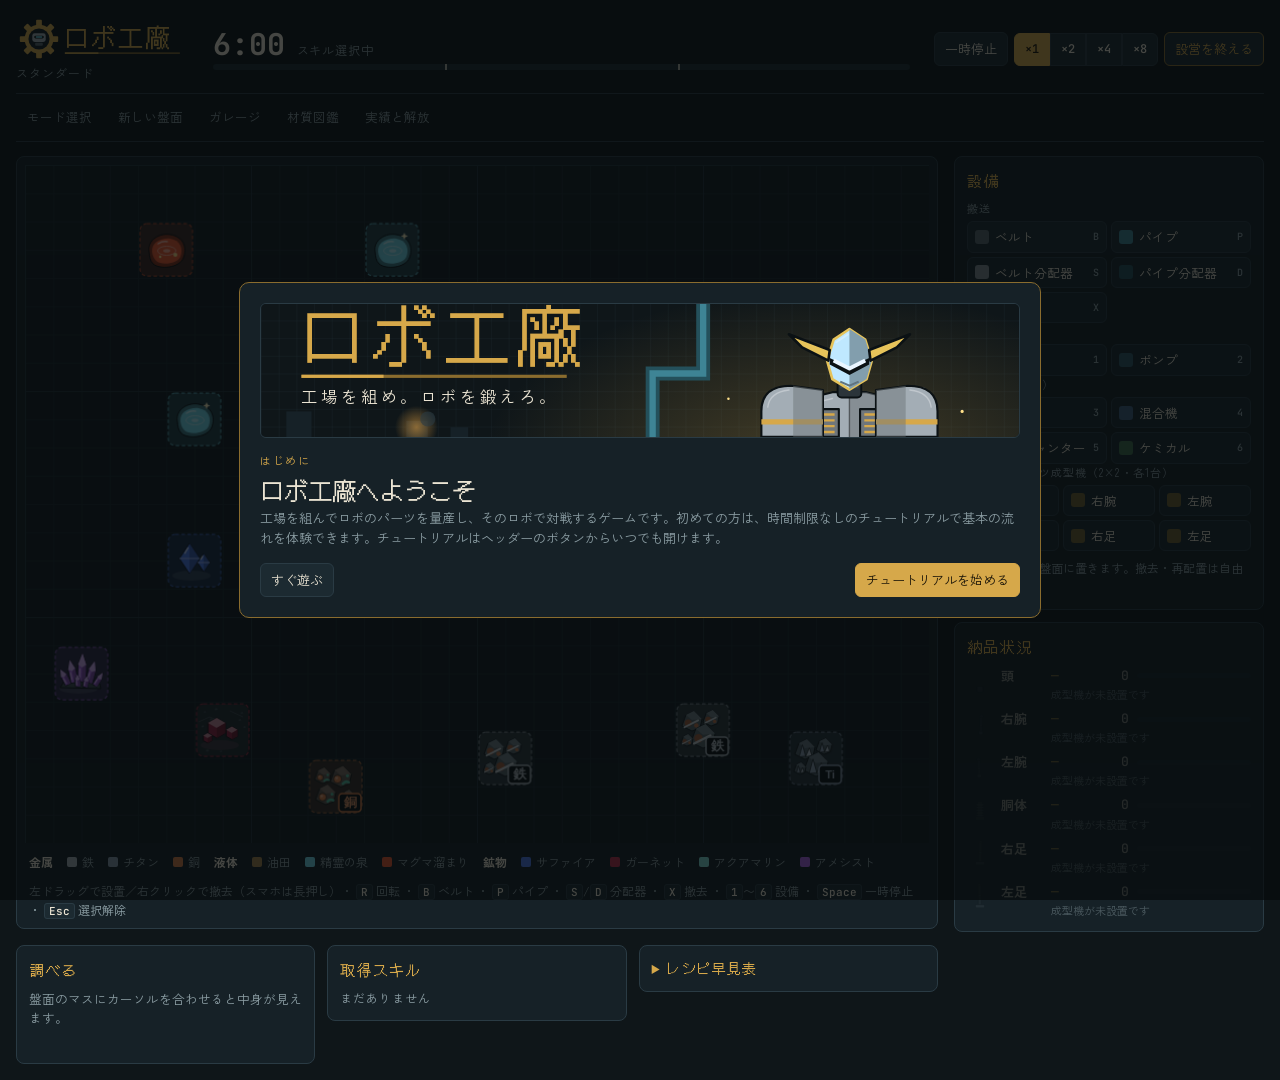
==== docs/index.html @ 013edab2 "ロボ工廠 初回コミット Co-Authored-By: Claude Opus 5.5 <noreply@anthropic.com> Claude-Session: https://claude.a" ====
<!DOCTYPE html>
<html lang="ja">
<head>
<meta charset="utf-8">
<meta name="viewport" content="width=device-width,initial-scale=1">
<style>:root{color-scheme:dark}body{margin:0;font:14px system-ui,-apple-system,"Segoe UI","Yu Gothic UI","Meiryo",sans-serif}img{max-width:100%}[hidden]{display:none!important}</style>
</head>
<body>
<title>ロボ工廠</title>
<meta name="claude:viewport-fit-sides" content="cover">
<link rel="stylesheet" href="fonts/fonts.css">
<style>
/* デスクトップアプリ版：オンライン対戦は claude.ai のブラウザ版のみ */
#onlineBtn,#onlineBtn2,[data-mode="onstd"],[data-mode="onrobo"]{display:none!important}
</style>
<script>window.ROBO_APP=true;</script>
<style>
/* layout: 24x24 factory board on the left, control rail on the right; stacks below 900px. Single dark "workshop at night" look. */
:root{
  --bg:#0f1619; --panel:#162127; --panel2:#1c2a31; --line:#2a3b44;
  --fg:#ebe4d3; --muted:#8c9ea4; --brass:#d6a84a; --brass-dim:#8a6c2e;
  --ok:#62c48d; --warn:#e2b444; --bad:#e8604c;
  --f-display:'DotGothic16','Hiragino Kaku Gothic ProN','Yu Gothic',monospace;
  --f-body:'Zen Kaku Gothic New','Hiragino Kaku Gothic ProN','Yu Gothic','Meiryo',system-ui,sans-serif;
  --f-mono:'JetBrains Mono',ui-monospace,'SFMono-Regular',Menlo,monospace;
  color-scheme:dark;
}
[hidden]{display:none!important}
html,body{background:var(--bg);color:var(--fg)}
body{font-family:var(--f-body);font-size:14px;line-height:1.55}
button{font:inherit;color:inherit}
button:focus-visible,summary:focus-visible{outline:2px solid var(--brass);outline-offset:2px}
.wrap{max-width:1440px;margin:0 auto;padding-block:16px;padding-left:max(16px,env(safe-area-inset-left,0px));padding-right:max(16px,env(safe-area-inset-right,0px));display:flex;flex-direction:column;gap:14px}

.top{display:grid;grid-template-columns:auto minmax(220px,1fr) auto;grid-template-areas:'brand clock ctrls' 'nav nav nav';align-items:center;gap:10px 24px;border-bottom:1px solid var(--line);padding-bottom:10px}
.brand{grid-area:brand}.clock{grid-area:clock}.ctrls{grid-area:ctrls;justify-content:flex-end}
.nav{grid-area:nav;display:flex;gap:4px;overflow-x:auto;scrollbar-width:none;border-top:1px solid var(--line);padding-top:8px}
.nav::-webkit-scrollbar{display:none}
.nbtn{background:none;border:1px solid transparent;border-radius:6px;padding:4px 10px;font-size:12.5px;color:var(--muted);cursor:pointer;white-space:nowrap}
.nbtn:hover{color:var(--fg);border-color:var(--line);background:var(--panel)}
.btn.primary{border-color:var(--brass-dim);color:var(--brass)}
@media (max-width:820px){.top{grid-template-columns:1fr;grid-template-areas:'brand' 'clock' 'ctrls' 'nav'}.ctrls{justify-content:flex-start}}
.brand{display:flex;flex-direction:column;gap:2px;min-width:0}
.brand h1{font-family:var(--f-display);font-weight:400;font-size:30px;line-height:1;margin:0;letter-spacing:.06em;color:var(--brass)}
.brand .sub{font-size:12px;color:var(--muted);letter-spacing:.08em}
.clock{display:flex;flex-direction:column;gap:4px;min-width:220px;flex:1 1 260px}
.clock-row{display:flex;align-items:baseline;gap:12px}
.clock-time{font-family:var(--f-mono);font-weight:700;font-size:30px;font-variant-numeric:tabular-nums;line-height:1}
.clock-label{font-size:12px;color:var(--muted);letter-spacing:.08em}
.clock-next{font-size:12px;color:var(--brass);margin-left:auto}
.clock-bar{position:relative;height:6px;background:var(--panel2);border-radius:3px;overflow:hidden}
.clock-bar i{position:absolute;inset:0 auto 0 0;background:var(--brass);border-radius:3px}
.clock-bar b{position:absolute;top:-2px;bottom:-2px;width:2px;background:var(--fg);opacity:.7}
.ctrls{display:flex;flex-wrap:wrap;gap:6px;align-items:center}
.btn{background:var(--panel2);border:1px solid var(--line);border-radius:6px;padding:6px 10px;cursor:pointer;font-size:13px;white-space:nowrap}
.btn:hover{border-color:var(--brass-dim)}
.btn.on{background:var(--brass);color:#1a1408;border-color:var(--brass)}
.btn.warn{border-color:var(--bad);color:var(--bad)}
.seg{display:flex}
.seg .btn{border-radius:0;font-family:var(--f-mono);font-size:12px}
.seg .btn:first-child{border-radius:6px 0 0 6px}.seg .btn:last-child{border-radius:0 6px 6px 0}

.app{display:grid;grid-template-columns:minmax(0,1fr) 310px;grid-template-areas:'board rail' 'sub rail';gap:16px;align-items:start}
.board-wrap{grid-area:board}.rail{grid-area:rail}.subgrid{grid-area:sub;display:grid;grid-template-columns:repeat(auto-fit,minmax(240px,1fr));gap:12px;align-items:start}
.board-scroll{overflow-x:auto;-webkit-overflow-scrolling:touch}
@media (max-width:1000px){.app{grid-template-areas:'board' 'rail' 'sub'}}
@media (max-width:700px){.board-scroll canvas{min-width:680px}}
@media (max-width:1000px){.app{grid-template-columns:minmax(0,1fr)}}
.board-wrap{background:var(--panel);border:1px solid var(--line);border-radius:8px;padding:8px;display:flex;flex-direction:column;gap:8px;min-width:0}
canvas{width:100%;height:auto;aspect-ratio:32/24;display:block;margin:0 auto;touch-action:pan-x pan-y;cursor:crosshair;max-width:100%}
.legend{display:flex;flex-wrap:wrap;gap:6px 14px;font-size:12px;color:var(--muted);padding:2px 4px}
.legend span{display:inline-flex;align-items:center;gap:5px}
.legend i{width:10px;height:10px;border-radius:2px;display:inline-block}
.keys{font-size:12px;color:var(--muted);padding:0 4px}
.keys kbd{font-family:var(--f-mono);font-size:11px;background:var(--panel2);border:1px solid var(--line);border-radius:3px;padding:0 4px;color:var(--fg)}

.rail{display:flex;flex-direction:column;gap:12px;min-width:0}
.card-s{background:var(--panel);border:1px solid var(--line);border-radius:8px;padding:12px;display:flex;flex-direction:column;gap:8px;min-width:0}
.card-s h2{font-family:var(--f-display);font-weight:400;font-size:15px;margin:0;letter-spacing:.08em;color:var(--brass)}
.tgroup{display:flex;flex-direction:column;gap:4px}
.tgroup .glabel{font-size:11px;color:var(--muted);letter-spacing:.1em}
.tools{display:grid;grid-template-columns:repeat(2,minmax(0,1fr));gap:4px}
.tools.three{grid-template-columns:repeat(3,minmax(0,1fr))}
.tool{display:flex;align-items:center;gap:6px;background:var(--panel2);border:1px solid var(--line);border-radius:6px;padding:5px 7px;cursor:pointer;text-align:left;font-size:12.5px;min-width:0}
.tool:hover{border-color:var(--brass-dim)}
.tool.sel{border-color:var(--brass);box-shadow:inset 0 0 0 1px var(--brass)}
.tool:disabled{opacity:.4;cursor:not-allowed}
.tool .sw{width:14px;height:14px;border-radius:3px;flex:none}
.tool .nm{flex:1;min-width:0;overflow:hidden;text-overflow:ellipsis;white-space:nowrap}
.tool kbd{font-family:var(--f-mono);font-size:10px;color:var(--muted)}
.hint{font-size:12px;color:var(--muted);margin:0;min-height:2.6em}

.prow{display:grid;grid-template-columns:26px 3.2em 2.8em 2.6em minmax(0,1fr);gap:2px 8px;align-items:center;font-size:13px}
.prow.off{opacity:.45}
.pname{font-weight:700}
.picon{grid-row:span 2;align-self:start}
.pstar{font-family:var(--f-mono);color:var(--brass);font-variant-numeric:tabular-nums}
.pcount{font-family:var(--f-mono);text-align:right;font-variant-numeric:tabular-nums}
.pbar{height:5px;background:var(--panel2);border-radius:3px;overflow:hidden}
.pbar i{display:block;height:100%;background:var(--brass)}
.pnext{grid-column:3/-1;font-size:11px;color:var(--muted);margin-top:-2px}
.parts{display:flex;flex-direction:column;gap:6px}

.inspect{font-size:12.5px;min-height:5em}
.inspect .t{font-weight:700;font-size:13.5px}
.inspect .st{display:inline-block;font-size:11px;padding:0 6px;border-radius:9px;margin-left:6px;vertical-align:1px}
.st.work{background:color-mix(in srgb,var(--ok) 25%,transparent);color:var(--ok)}
.st.wait{background:color-mix(in srgb,var(--warn) 22%,transparent);color:var(--warn)}
.st.full{background:color-mix(in srgb,var(--bad) 22%,transparent);color:var(--bad)}
.inspect ul{margin:4px 0 0;padding-left:1.1em}
.inspect .muted{color:var(--muted)}
.skills{margin:0;padding:0;list-style:none;display:flex;flex-direction:column;gap:5px;font-size:12.5px}
.skills li{display:flex;gap:6px;align-items:baseline}
.chip{align-self:flex-start;font-size:10.5px;padding:0 6px;border-radius:9px;border:1px solid var(--c);color:var(--c);white-space:nowrap;letter-spacing:.04em}
details.card-s summary{cursor:pointer;font-family:var(--f-display);color:var(--brass);letter-spacing:.08em}
.recipes{font-size:12px;display:flex;flex-direction:column;gap:6px;margin-top:6px}
.recipes div b{color:var(--fg)}
.recipes div{color:var(--muted)}

.overlay{position:fixed;inset:0;background:rgba(6,10,12,.72);display:flex;align-items:center;justify-content:center;padding:16px;z-index:20;padding-left:max(16px,env(safe-area-inset-left,0px));padding-right:max(16px,env(safe-area-inset-right,0px))}
.modal{background:var(--panel);border:1px solid var(--brass-dim);border-radius:10px;max-width:760px;width:100%;max-height:calc(100% - 16px);overflow:auto;padding:20px;display:flex;flex-direction:column;gap:14px}
.modal .eyebrow{font-size:11px;letter-spacing:.14em;color:var(--brass)}
.modal h2{font-family:var(--f-display);font-weight:400;font-size:24px;margin:2px 0 0;text-wrap:balance}
.modal p{margin:0;color:var(--muted);font-size:13px}
.cards{display:grid;grid-template-columns:repeat(3,minmax(0,1fr));gap:10px}
@media (max-width:640px){.cards{grid-template-columns:minmax(0,1fr)}}
.scard{background:var(--panel2);border:1px solid var(--line);border-radius:8px;padding:14px;cursor:pointer;text-align:left;display:flex;flex-direction:column;gap:8px;transition:border-color .12s,transform .12s}
.scard:hover{border-color:var(--brass);transform:translateY(-2px)}
.scard strong{font-family:var(--f-display);font-weight:400;font-size:19px}
.scard span.d{font-size:13px;color:var(--muted)}
.mfoot{display:flex;gap:8px;flex-wrap:wrap;align-items:center;justify-content:space-between}
.rtable-wrap{overflow-x:auto}
.rtable{border-collapse:collapse;width:100%;font-size:13px;min-width:520px}
.rtable th{font-size:11px;color:var(--muted);font-weight:400;text-align:left;padding:6px 8px;border-bottom:1px solid var(--line);letter-spacing:.06em}
.rtable td{padding:7px 8px;border-bottom:1px solid var(--line)}
.rtable td.n{font-family:var(--f-mono);text-align:right;font-variant-numeric:tabular-nums}
.rtable td.s{font-family:var(--f-mono);color:var(--brass)}
.total{display:flex;gap:24px;flex-wrap:wrap}
.total div{display:flex;flex-direction:column}
.total small{font-size:11px;color:var(--muted);letter-spacing:.08em}
.total b{font-family:var(--f-mono);font-size:24px}
.toast{position:fixed;left:50%;bottom:calc(20px + env(safe-area-inset-bottom,0px));transform:translateX(-50%);background:var(--panel2);border:1px solid var(--brass-dim);border-radius:6px;padding:8px 14px;font-size:13px;z-index:30;max-width:calc(100% - 32px)}

/* ---- battle ---- */
body.inbattle .app,body.inbattle .clock,body.inbattle .ctrls,body.inbattle .nav{display:none}
body.inbattle .top{grid-template-areas:'brand'}
.battle{display:flex;flex-direction:column;gap:12px}
.bhead{display:flex;align-items:center;justify-content:space-between;gap:12px;flex-wrap:wrap}
.bhead .eyebrow{font-family:var(--f-display);font-size:18px;color:var(--brass);letter-spacing:.06em}
.arena{display:grid;grid-template-columns:minmax(0,1fr) auto minmax(0,1fr);gap:12px;align-items:stretch}
.vs{align-self:center;font-family:var(--f-display);font-size:28px;color:var(--brass-dim)}
@media (max-width:820px){.arena{grid-template-columns:minmax(0,1fr)}.vs{display:none}}
.unit{background:var(--panel);border:1px solid var(--line);border-radius:8px;padding:12px;display:flex;flex-direction:column;gap:8px;min-width:0}
.unit.hit{animation:shake .35s}
@keyframes shake{20%{transform:translateX(-5px)}40%{transform:translateX(5px)}60%{transform:translateX(-3px)}80%{transform:translateX(2px)}}
.uhead{display:flex;flex-direction:column}
.uhead .eyebrow{font-size:11px;letter-spacing:.14em;color:var(--muted)}
.uhead strong{font-family:var(--f-display);font-weight:400;font-size:22px}
.hpbar{height:12px;background:var(--panel2);border-radius:6px;overflow:hidden;border:1px solid var(--line)}
.hpbar i{display:block;height:100%;background:var(--ok);transition:width .4s ease}
.hpbar.low i{background:var(--bad)}
.hpnum{font-family:var(--f-mono);font-variant-numeric:tabular-nums;font-size:13px;color:var(--muted);display:flex;gap:6px;align-items:baseline}
.hpnum b{font-size:20px;color:var(--fg)}
.ustats{display:flex;flex-wrap:wrap;gap:4px 14px;font-size:12.5px;color:var(--muted)}
.ustats b{color:var(--fg);font-family:var(--f-mono);font-variant-numeric:tabular-nums}
.ptab-wrap{overflow-x:auto}
.ptab{border-collapse:collapse;width:100%;font-size:12.5px}
.ptab th{font-size:10.5px;font-weight:400;color:var(--muted);text-align:left;padding:3px 6px;border-bottom:1px solid var(--line)}
.ptab td{padding:4px 6px;border-bottom:1px solid var(--line)}
.ptab td.n{font-family:var(--f-mono);text-align:right;font-variant-numeric:tabular-nums}
.ptab tr.off td{color:var(--muted)}
.bufs{display:flex;flex-wrap:wrap;gap:4px}
.achip{display:inline-block;font-size:11px;line-height:1.5;padding:0 5px;margin:0 2px;border-radius:3px;background:color-mix(in srgb,var(--c) 22%,transparent);color:var(--c);font-weight:700;vertical-align:1px}
.bfield{display:grid;grid-template-columns:minmax(0,1fr) 380px;gap:14px;align-items:start}
.bleft{display:flex;flex-direction:column;gap:10px;min-width:0}
.bright{display:flex;flex-direction:column;gap:10px;min-width:0;position:sticky;top:calc(env(safe-area-inset-top,0px) + 8px)}
.bright .cmd{border-color:var(--brass-dim)}
.logcard .blog{max-height:300px}
.achip{white-space:nowrap}.pbtn .pm{flex-wrap:nowrap}.cmd .achip{padding:0 3px;margin:0 1px}
.cmd .tgroup{gap:5px}.cmd .pbtn{padding:5px 7px}.cmd .pbtn .pn{font-size:12px}
@media (max-width:1000px){.bfield{grid-template-columns:minmax(0,1fr)}.bright{position:static}}
.pbtns{display:grid;grid-template-columns:repeat(3,minmax(0,1fr));gap:5px}
.pbtn{display:flex;flex-direction:column;gap:2px;align-items:flex-start;background:var(--panel2);border:1px solid var(--line);border-radius:6px;padding:6px 8px;cursor:pointer;text-align:left;min-width:0}
.pbtn:hover:not(:disabled){border-color:var(--brass-dim)}
.pbtn.sel{border-color:var(--brass);box-shadow:inset 0 0 0 1px var(--brass)}
.pbtn:disabled{opacity:.38;cursor:not-allowed}
.pbtn .pn{font-size:12.5px;font-weight:700;white-space:nowrap;overflow:hidden;text-overflow:ellipsis;max-width:100%}
.pbtn .pm{font-size:11px;display:flex;align-items:center;gap:3px}
.pbtn .pm b{font-family:var(--f-mono)}
.pbtn small{color:var(--bad);font-size:10px}
#goBtn{padding:9px;font-size:14px}
#goBtn:disabled{opacity:.45;cursor:not-allowed}
.blog{margin:0;padding:0;list-style:none;display:flex;flex-direction:column;gap:6px;max-height:420px;overflow-y:auto;font-size:13px}
.blog li{padding:5px 8px;background:var(--panel2);border-radius:5px;min-width:0}
.blog .lt{font-family:var(--f-display);color:var(--brass);margin-right:6px}
.blog .sys{color:var(--muted)}
.blog em{font-style:normal}
.good{color:var(--ok)}.bad{color:var(--warn)}.crit{color:#ffd56a;font-weight:700}
.dmg{font-family:var(--f-mono);font-weight:700;color:var(--bad);white-space:nowrap}
.afftab{border-collapse:collapse;font-size:12px}
.afftab th,.afftab td{padding:4px 7px;border:1px solid var(--line);text-align:center}
.afftab td.n{font-family:var(--f-mono)}
.formula{font-size:12.5px;color:var(--muted);display:flex;flex-direction:column;gap:4px;margin-top:8px}
.formula b{color:var(--fg)}
.chip.syn{--c:#7fd8b0}
img.ski{width:22px;height:22px;vertical-align:-5px;margin-right:4px}
.skills img.ski{width:18px;height:18px;vertical-align:-4px}
.chip img.ski{width:14px;height:14px;vertical-align:-3px;margin-right:2px}
.mhead{display:flex;align-items:center;gap:8px}
img.modei{width:34px;height:34px;flex:none}
.pkrow{display:flex;align-items:center;gap:8px}
.pkicon{position:relative;width:34px;height:34px;flex:none}
.pkicon img{position:absolute;inset:0;width:100%;height:100%}
.pkicon img.pki{filter:none}
.mcard:disabled .pkicon img.pki{filter:grayscale(1) brightness(.55)}
.pkicon img.pklock{width:60%;height:60%;inset:auto -4px -4px auto}
img.mi{width:16px;height:16px;vertical-align:-3px;margin-right:2px}
img.ai{width:13px;height:13px;vertical-align:-2px;margin-right:2px}
img.ci{width:14px;height:14px;vertical-align:-3px;margin-right:3px}
img.si{width:16px;height:16px;vertical-align:-4px;margin-right:3px}
img.pi{width:30px;height:30px;display:block}
.ptab td.pn{display:flex;align-items:center;gap:4px;white-space:nowrap}
.ptab td.pn img.pi{width:22px;height:22px}
.hid img{filter:brightness(0) opacity(.55)}
.pmat{color:var(--muted);font-size:11px}
.utop{display:grid;grid-template-columns:150px minmax(0,1fr);gap:12px;align-items:center}
.uinfo{display:flex;flex-direction:column;gap:8px;min-width:0}
img.urobot{width:150px;height:212px;display:block}
.vsbar{display:grid;grid-template-columns:minmax(0,1fr) auto minmax(0,1fr);gap:12px;align-items:start}
.pdrow{display:flex;gap:3px}.vside.E .pdrow{justify-content:flex-end}
.pip{position:relative;width:30px;height:20px;border:1px solid var(--line);border-radius:3px;background:var(--panel2);overflow:hidden;display:flex;align-items:center;justify-content:center}
.pip i{position:absolute;left:0;right:0;bottom:0;background:color-mix(in srgb,var(--ok) 45%,transparent)}
.pip.low i{background:color-mix(in srgb,var(--warn) 55%,transparent)}
.pip.gone{border-color:var(--bad);background:repeating-linear-gradient(135deg,color-mix(in srgb,var(--bad) 30%,transparent) 0 4px,transparent 4px 8px)}
.pip b{position:relative;font-size:10px;font-weight:700}
.pip.gone b{color:var(--bad);text-decoration:line-through}
.brk{color:var(--bad);font-weight:700}
.brkflash{animation:brkf .6s ease-out}
@keyframes brkf{0%,100%{background:transparent}25%{background:color-mix(in srgb,var(--bad) 30%,transparent)}}
.pbtn .dur{display:block;width:100%;height:3px;background:var(--panel);border-radius:2px;overflow:hidden;margin-top:2px}
.pbtn .dur i{display:block;height:100%;background:var(--ok)}.pbtn .dur i.low{background:var(--warn)}
.pbtn.broken{border-style:dashed;border-color:color-mix(in srgb,var(--bad) 60%,transparent)}
.pbtn.broken .pn{text-decoration:line-through;color:var(--muted)}.pbtn.broken small{color:var(--bad)}
@media (max-width:520px){.pip{width:24px;height:18px}.pip b{font-size:9px}}
.vside{display:flex;flex-direction:column;gap:5px;min-width:0}
.vside.E{align-items:stretch;text-align:right}
.vside.E .hpnum{justify-content:flex-end}.vside.E .bufs{justify-content:flex-end}
.vside.E .hpbar i{margin-left:auto}
.vname{display:flex;gap:8px;align-items:baseline;min-width:0}.vside.E .vname{justify-content:flex-end}
.vname .eyebrow{font-size:11px;color:var(--muted);letter-spacing:.12em}
.vname strong{font-family:var(--f-display);font-weight:400;font-size:18px;white-space:nowrap;overflow:hidden;text-overflow:ellipsis}
.vstat{margin-left:10px;font-size:11.5px}
.vsmark{font-family:var(--f-display);color:var(--brass-dim);font-size:20px;align-self:center}
.sech{font-family:var(--f-display);font-weight:400;font-size:15px;color:var(--brass);margin:6px 0 0;letter-spacing:.08em}
.utop.noart{grid-template-columns:minmax(0,1fr)}.utop.noart .rwrap{display:none}
.vside .hpnum{flex-wrap:wrap;white-space:nowrap}
@media (max-width:520px){.vstat{display:block;width:100%;margin:0;white-space:normal}.vname strong{font-size:14px}.vname .eyebrow{display:none}.vside .hpnum>span:first-child{display:none}.vside .hpnum b{font-size:16px}.vsbar{gap:6px}.vsmark{font-size:14px}.bhead .eyebrow{font-size:15px}}
.stage{max-width:820px;width:100%;margin:0 auto;border:1px solid var(--line);border-radius:10px;overflow:hidden;background:#0f1619}
.stage:empty{display:none}
.rwrap{position:relative;width:150px;height:212px;--dir:1}
.rwrap img.urobot{position:relative;z-index:1}
.rwrap .aura{position:absolute;inset:0;width:100%;height:100%;z-index:0;overflow:visible}
#uE .aura{transform:scaleX(-1)}
.aura ellipse{opacity:.5;transform-box:fill-box;transform-origin:center;animation:aura 2.6s ease-in-out infinite}
.aura ellipse.flare{animation:flare .7s ease-out,aura 2.6s ease-in-out .7s infinite}
@keyframes aura{0%,100%{opacity:.45;transform:scale(.94)}50%{opacity:.85;transform:scale(1.1)}}
@keyframes flare{0%{opacity:.5;transform:scale(1)}30%{opacity:1;transform:scale(1.45)}100%{opacity:.5;transform:scale(1)}}
.pglow{display:inline-flex;filter:drop-shadow(0 0 2px var(--c)) drop-shadow(0 0 5px var(--c))}
@media (prefers-reduced-motion:reduce){.aura ellipse,.aura ellipse.flare{animation:none;opacity:.55}}
#uE .rwrap{--dir:-1}
.rwrap.atk{animation:lunge .5s cubic-bezier(.3,.7,.4,1)}
.rwrap.blk{animation:recoil .45s ease-out}
@keyframes lunge{0%{transform:none}30%{transform:translateX(calc(var(--dir)*40px)) rotate(calc(var(--dir)*5deg)) scale(1.06)}55%{transform:translateX(calc(var(--dir)*30px)) rotate(calc(var(--dir)*3deg))}100%{transform:none}}
@keyframes recoil{0%{transform:none;filter:none}18%{transform:translateX(calc(var(--dir)*-14px)) rotate(calc(var(--dir)*-3deg));filter:brightness(1.9)}45%{filter:brightness(1.2)}100%{transform:none;filter:none}}
.fx{position:absolute;inset:0;pointer-events:none;z-index:2}
.fx .callout,.fx .guard{position:absolute;left:50%;transform:translateX(-50%);display:flex;align-items:center;gap:3px;white-space:nowrap;font-size:11.5px;font-weight:700;background:var(--panel2);border:1px solid var(--brass);border-radius:6px;padding:2px 7px;animation:tag 1.3s ease-out forwards}
.fx .callout{top:-4px}
.fx .guard{bottom:6px;border-color:#5fb0c9}
.fx .guard em{font-style:normal;font-size:11px}.fx .guard .weak{color:var(--bad)}.fx .guard .resist{color:#7fd8d2}
img.pi.xs{width:18px;height:18px;display:inline-block}
@keyframes tag{0%{opacity:0;transform:translate(-50%,6px)}12%{opacity:1;transform:translate(-50%,0)}80%{opacity:1}100%{opacity:0}}
.fx .spark{position:absolute;left:50%;top:42%;width:26px;height:26px;border-radius:50%;border:4px solid var(--c,#ffe08a);box-shadow:0 0 14px var(--c,#ffe08a);transform:translate(-50%,-50%);animation:burst .45s ease-out forwards}
@keyframes burst{0%{opacity:1;transform:translate(-50%,-50%) scale(.3)}100%{opacity:0;transform:translate(-50%,-50%) scale(3.4)}}
.fx .dmgpop{position:absolute;left:50%;top:30%;font-family:var(--f-mono);font-weight:700;font-size:24px;color:var(--bad);text-shadow:0 2px 0 #000,0 0 6px #000;animation:rise 1.1s ease-out forwards}
.fx .dmgpop.crit{color:#ffd56a;font-size:30px}
@keyframes rise{0%{opacity:0;transform:translate(-50%,10px) scale(.7)}15%{opacity:1;transform:translate(-50%,0) scale(1.15)}30%{transform:translate(-50%,-4px) scale(1)}100%{opacity:0;transform:translate(-50%,-34px)}}
@media (prefers-reduced-motion:reduce){.rwrap.atk,.rwrap.blk,.fx .spark{animation:none}.fx .dmgpop,.fx .callout,.fx .guard{animation:tag 1.3s linear forwards}}
@media (max-width:520px){.utop{grid-template-columns:110px minmax(0,1fr)}img.urobot,.rwrap{width:110px;height:156px}}
#uE img.urobot{transform:scaleX(-1)}
.brand h1 svg{height:46px;width:auto;display:block}
.keyart{height:auto;max-height:150px;border-radius:6px;overflow:hidden;border:1px solid var(--line);flex:none}
.keyart svg{width:100%;height:100%;display:block}
.ptab td.mat{font-size:11px;color:var(--muted);max-width:11em}
.codex{display:flex;flex-direction:column;gap:14px}
.codex h3{font-family:var(--f-display);font-weight:400;font-size:16px;margin:0 0 6px;color:var(--brass);letter-spacing:.06em}
.ctab{border-collapse:collapse;width:100%;font-size:12.5px;min-width:480px}
.ctab th{font-size:10.5px;font-weight:400;color:var(--muted);text-align:left;padding:4px 6px;border-bottom:1px solid var(--line)}
.ctab td{padding:5px 6px;border-bottom:1px solid var(--line);vertical-align:top}
.ctab td.nm{white-space:nowrap;font-weight:700}
.ctab .sw{display:inline-block;width:10px;height:10px;border-radius:2px;margin-right:6px;vertical-align:0}
.ctab tr.unk td{color:var(--muted)}
.saverow{display:flex;gap:8px;flex-wrap:wrap}
.saverow input,.seg-r select{flex:1 1 12em;min-width:0;background:var(--panel2);border:1px solid var(--line);border-radius:6px;padding:6px 8px;color:var(--fg);font:inherit}
.seg-r select{flex:0 1 auto}
.seg-r.fmt{border:1px solid var(--line);border-radius:8px;padding:8px 12px}
img.rthumb{width:54px;height:72px;display:block}
.ctab.gar td{vertical-align:middle}
.lrobo{display:flex;gap:12px;align-items:center}
body.locked #pauseBtn,body.locked #speedSeg,body.locked #newBtn,body.locked #modeBtn,body.locked #onlineBtn,body.locked #garageBtn,body.locked #metaBtn{display:none}
.mgrid{display:grid;grid-template-columns:repeat(auto-fill,minmax(170px,1fr));gap:8px}
.mgrid.skins{grid-template-columns:repeat(auto-fill,minmax(210px,1fr))}
.mcard{display:flex;flex-direction:column;gap:4px;text-align:left;background:var(--panel2);border:1px solid var(--line);border-radius:8px;padding:10px;cursor:pointer;min-width:0}
.mcard:hover:not(:disabled){border-color:var(--brass-dim)}
.mcard.sel{border-color:var(--brass);box-shadow:inset 0 0 0 1px var(--brass)}
.mcard:disabled{cursor:default;opacity:.7}
.mcard strong{font-family:var(--f-display);font-weight:400;font-size:15px}
.mcard .d{font-size:12px;color:var(--muted)}
.mcard .need{font-size:11px;color:var(--brass)}
.mcard:disabled .need{color:var(--muted)}
.skprev{display:grid;grid-template-columns:repeat(4,1fr);gap:3px;align-items:center}
.skprev img{width:100%;height:auto;display:block}
.skprev .sk-miner,.skprev .sk-pump{width:70%;justify-self:center}
.skprev .sk-molder{width:60%;justify-self:center}
.skprev.lock{filter:grayscale(1) brightness(.5)}
.mbar{display:block;height:4px;background:var(--panel);border-radius:2px;overflow:hidden}.mbar i{display:block;height:100%;background:var(--brass)}
.cgrid{display:grid;grid-template-columns:repeat(auto-fit,minmax(140px,1fr));gap:10px}
.cgrp{display:flex;flex-direction:column;gap:3px;font-size:12px;color:var(--muted)}.cgrp b{font-family:var(--f-mono);color:var(--fg);font-size:16px}
.ctab td.seen{font-size:11px;color:var(--ok);white-space:nowrap}
.ctab th{white-space:nowrap}
.runtrack{display:flex;align-items:center;gap:6px;flex-wrap:wrap}
.runtrack span{font-family:var(--f-display);font-size:13px;padding:3px 10px;border:1px solid var(--line);border-radius:12px;color:var(--muted)}
.runtrack span.now{border-color:var(--brass);color:var(--brass)}
.runtrack span.done{border-color:var(--ok);color:var(--ok)}
.runtrack span.lost{border-color:var(--bad);color:var(--bad)}
.runtrack i{width:18px;height:1px;background:var(--line)}
.lobby-box{display:flex;flex-direction:column;gap:6px;border:1px solid var(--line);border-radius:8px;padding:10px 12px}
.lobby-box.hot{border-color:var(--brass)}
.lobby-box h3{font-family:var(--f-display);font-weight:400;font-size:15px;margin:0;color:var(--brass)}
.seg-r{display:flex;flex-wrap:wrap;gap:6px 16px;align-items:center;font-size:13px}
.seg-r label{display:flex;gap:6px;align-items:center;cursor:pointer}
.tut{border:1px solid var(--brass);background:var(--panel2);border-radius:8px;padding:12px 14px;display:flex;flex-direction:column;gap:6px}
.tut .eyebrow{font-size:11px;letter-spacing:.14em;color:var(--brass)}
.tut h3{font-family:var(--f-display);font-weight:400;font-size:18px;margin:0}
.tut p{margin:0;font-size:13px;color:var(--fg);max-width:70ch}
.tut .row{display:flex;gap:8px;flex-wrap:wrap;align-items:center;justify-content:space-between}
.tut .bar{height:4px;background:var(--panel);border-radius:2px;overflow:hidden}.tut .bar i{display:block;height:100%;background:var(--brass)}
.tut .wait{font-size:12px;color:var(--muted)}
.tool.pulse{animation:pulse 1.2s ease-in-out infinite}
@keyframes pulse{0%,100%{box-shadow:0 0 0 0 rgba(214,168,74,.0)}50%{box-shadow:0 0 0 3px rgba(214,168,74,.65)}}
@media (prefers-reduced-motion:reduce){.tool.pulse{animation:none;box-shadow:0 0 0 2px var(--brass)}}
.scard.t1{border-color:#5fb0c9}.scard.t2{border-color:#ffd56a;box-shadow:0 0 0 1px #ffd56a inset}
@media (prefers-reduced-motion:reduce){.scard{transition:none}.scard:hover{transform:none}.unit.hit{animation:none}.hpbar i{transition:none}}
</style>

<div class="wrap">
  <header class="top">
    <div class="brand"><h1 id="logo" aria-label="ロボ工廠">ロボ工廠</h1><span class="sub" id="modeSub">工場×対戦ローグライク</span></div>
    <div class="clock">
      <div class="clock-row"><span class="clock-time" id="timeLeft">6:00</span><span class="clock-label" id="phaseLabel">スキル選択中</span><span class="clock-next" id="nextPick"></span></div>
      <div class="clock-bar" id="clockBar"><i id="timeFill" style="width:0%"></i></div>
    </div>
    <div class="ctrls">
      <button class="btn" id="pauseBtn" type="button">一時停止</button>
      <div class="seg" id="speedSeg"></div>
      <button class="btn primary" id="endBtn" type="button">設営を終える</button>
    </div>
    <nav class="nav" aria-label="メニュー">
      <button class="nbtn" id="modeBtn" type="button">モード選択</button>
      <button class="nbtn" id="newBtn" type="button">新しい盤面</button>
      <button class="nbtn" id="onlineBtn" type="button">オンライン対戦</button>
      <button class="nbtn" id="garageBtn" type="button">ガレージ</button>
      <button class="nbtn" id="codexBtn" type="button">材質図鑑</button>
      <button class="nbtn" id="metaBtn" type="button">実績と解放</button>
    </nav>
  </header>

  <div class="app">
    <section class="board-wrap">
      <div class="tut" id="tut" hidden></div>
      <div class="board-scroll"><canvas id="board" aria-label="工場の盤面 横32×縦24"></canvas></div>
      <div class="legend" id="legend"></div>
      <div class="keys">左ドラッグで設置／右クリックで撤去（スマホは長押し）・ <kbd>R</kbd> 回転 ・ <kbd>B</kbd> ベルト ・ <kbd>P</kbd> パイプ ・ <kbd>S</kbd>/<kbd>D</kbd> 分配器 ・ <kbd>X</kbd> 撤去 ・ <kbd>1</kbd>〜<kbd>6</kbd> 設備 ・ <kbd>Space</kbd> 一時停止 ・ <kbd>Esc</kbd> 選択解除</div>
    </section>
    <div class="subgrid">
      <section class="card-s">
        <h2>調べる</h2>
        <div class="inspect" id="inspect"><span class="muted">盤面のマスにカーソルを合わせると中身が見えます。</span></div>
      </section>
      <section class="card-s">
        <h2>取得スキル</h2>
        <ul class="skills" id="skillList"></ul>
      </section>
      <details class="card-s">
        <summary>レシピ早見表</summary>
        <div class="recipes">
          <div><b>採掘機</b> 金属・鉱物ノードの側面に設置 → <i data-mat="iron"></i>鉱石／<i data-mat="ruby"></i>原石</div>
          <div><b>ポンプ</b> 液体ノードの側面に設置 → <i data-mat="magma"></i>マグマ／<i data-mat="oil"></i>原油／<i data-mat="spirit"></i>精霊水</div>
          <div><b>溶鉱炉</b> <i data-mat="iron"></i>金属鉱石 ＋ <i data-mat="magma"></i>マグマ（または<i data-mat="oil"></i>原油2）→ <i data-item="molten:iron"></i>溶融金属</div>
          <div><b>混合機</b> <i data-item="molten:iron"></i>溶融金属A ＋ <i data-item="molten:copper"></i>溶融金属B → <i data-item="alloy:copper+iron"></i>合金 ／ <i data-mat="magma"></i>マグマ ＋ <i data-mat="spirit"></i>精霊水 → <i data-item="liq:flame"></i>炎精水</div>
          <div><b>エンチャンター</b> <i data-mat="ruby"></i>原石 ＋ <i data-mat="spirit"></i>精霊水 → <i data-item="ench:ruby:1"></i>魔晶 ／ 原石 ＋ <i data-item="liq:flame"></i>炎精水 → <i data-item="ench:ruby:2"></i>焔魔晶</div>
          <div><b>ケミカルプラント</b> <i data-mat="oil"></i>原油 ＋ 溶融金属か合金 → <i data-item="coat:iron"></i>被覆金属 ／ <i data-mat="oil"></i>原油 ＋ 異なる宝石2つ → <i data-item="comp:ruby+sapphire:1"></i>複合晶</div>
          <div><b>パーツ成型機</b> 主素材（溶融金属・合金・被覆金属）＋ 副素材（原石・魔晶・複合晶、なくても可）→ パーツ</div>
          <div><b>隠し合金</b> 特定の2金属を混合機で混ぜると、名前付きの合金ができる（品質段階3、被覆すると4）。組み合わせは材質図鑑のヒントで</div>
          <div><b>品質</b> 主素材の段階 ＋ 副素材の段階。溶融1／合金2／隠し合金3／被覆2〜4、原石0／魔晶1〜2／複合晶1〜3。原石は品質を上げないが属性は付く</div>
          <div><b>搬送</b> 液体はパイプ、固体はベルト。パイプは地下を通るので、ベルトと同じマスで交差できる。隣り合った設備どうしは直接受け渡す</div>
          <div><b>分配器</b> 前・左・右の3方向へ順番に振り分ける。詰まった出口は飛ばす。合流はベルトを横から突き当てるだけでできる</div>
          <div><b>星</b> 納品数 1／2／4／8／16／32／64 で ★1〜★7</div>
        </div>
      </details>
    </div>

    <aside class="rail">
      <section class="card-s">
        <h2>設備</h2>
        <div id="toolArea"></div>
        <p class="hint" id="toolHint">設備を選んで盤面に置きます。</p>
      </section>
      <section class="card-s">
        <h2>納品状況</h2>
        <div class="parts" id="parts"></div>
      </section>
    </aside>
  </div>
  <section class="battle" id="battle" hidden>
    <div class="bhead"><span class="eyebrow" id="bTurn">ターン 1</span><div class="ctrls" style="display:flex"><button class="btn" id="codexBtn2" type="button">材質図鑑</button><button class="btn" id="bQuit" type="button">工場に戻る</button></div></div>
    <div class="bfield">
    <div class="bleft">
      <div class="stage" id="stage" aria-hidden="false"></div>
      <div class="vsbar" id="vsbar"></div>
    </div>
    <div class="bright">
      <section class="card-s cmd">
        <h2>行動を選ぶ</h2>
        <div class="tgroup"><span class="glabel">攻撃に使う部位</span><div class="pbtns" id="atkBtns"></div></div>
        <div class="tgroup"><span class="glabel">防御に使う部位</span><div class="pbtns" id="defBtns"></div></div>
        <button class="btn on" id="goBtn" type="button">決定</button>
        <p class="hint" id="bHint"></p>
      </section>
    </div>
    </div>
    <section class="card-s logcard"><h2>戦闘ログ</h2><ol class="blog" id="bLog"></ol></section>
    <h2 class="sech">機体の詳細</h2>
    <div class="arena"><div class="unit" id="uP"></div><div class="vs">VS</div><div class="unit" id="uE"></div></div>
    <details class="card-s">
      <summary>属性相性と計算式</summary>
      <div class="ptab-wrap" style="margin-top:8px"><table class="afftab" id="affTable"></table></div>
      <div class="formula">
        <div><b>相性</b> 水→火→風→水 の順に有利（×1.5）、逆向きは不利（×0.7）。光と闇は互いに有利。同じ属性どうしは ×0.75。無属性の攻撃は ×0.9、無属性で受けると ×1.1。複合晶の部位は2属性のうち攻撃側に有利なほうが使われます。</div>
        <div><b>品質値</b> 10 ＋ 品質×5 ＋ (星−1)×5。品質1段階と星1つ（納品数2倍）が同じ重み。未納品の部位は仮パーツで 12。</div>
        <div><b>材質</b> 主素材の金属と副素材の宝石が、それぞれ小さな特性を持ちます。合金は2金属の特性を70%ずつ、隠し合金は固有の特性、被覆はさらに受けるダメージ −5%。詳しくは材質図鑑へ。</div>
        <div><b>シナジー</b> 部位の組み合わせで発動する機体全体のボーナスです。部位表の下に表示されます。</div>
        <div><b>体力</b> 全部位の品質値の合計 ×1.4 ×（1 ＋ 胴体の品質値 ÷ 40）</div>
        <div><b>素早さ</b> 右足＋左足の品質値。毎ターン ±10% の揺らぎで先手を決めます。</div>
        <div><b>会心率</b> 5% ＋（右腕＋左腕の品質値）×0.25%、上限45%。会心は ×1.5。</div>
        <div><b>スキル運</b> 頭の品質値が高いほど「+」「++」が出やすくなり、戦闘スキルの候補も増えます（30未満で4個、30以上で5個、45以上で6個）。</div>
        <div><b>部位破壊</b> 各部位には耐久（70 ＋ 星×25、未納品は40）がある。防御に使った部位は受けたダメージ分だけ削れ、0になると壊れて攻撃にも防御にも使えない。使える部位が1つだけになると無防備で受ける。全部位を失うと行動不能。</div>
        <div><b>ダメージ</b> 攻撃値 × 3.2 × 攻撃値 ÷（攻撃値＋防御値）× 相性 × スキル補正 × 乱数(0.9〜1.1)。同じ部位で2ターン続けて攻撃すると ×0.85。</div>
      </div>
    </details>
  </section>
</div>

<div class="overlay" id="overlay" hidden><div class="modal" id="modal" role="dialog" aria-modal="true"></div></div>
<div class="toast" id="toast" hidden></div>

<script id="robo-assets">
/* ロボ工廠 アートセット v4（隠し合金16・スキル41・モード/解放/報酬・中間素材・ボス）  — flat vector, "workshop at night" palette
   使い方:
     ROBO_ART.building.miner            → SVG文字列（横向き。縦置き時は90°回転して描画）
     ROBO_ART.node('iron')              → 2×2ノードのSVG（RESのキー）
     ROBO_ART.part('head', {mat:'iron', gem:'ruby'})  → パーツアイコン。主素材で装甲の型（A重装/B機動/C強襲）と色、宝石で発光色が決まる
     ROBO_ART.robot({head:{mat:'iron',gem:'ruby'}, body:{missing:true}, ...}, {foe:true})  → 組み上がったロボ（未納品はフレームだけ表示）
     ROBO_ART.arena(要素, {left:{parts}, right:{parts}}) → 戦闘アニメーション（attack / ko / reset）。詳しくは arena の説明を参照
     ROBO_ART.fskill[id] / bskill[id]  → 工場スキル・戦闘スキルのアイコン（ゲームの SKILLS / BSK の id）
     ROBO_ART.mode[id] / perk[id] / reward[id]  → モード・初期スキル（解放）・ランの報酬のアイコン。未解放は ROBO_ART.lock を重ねる
     ROBO_ART.item('molten:iron')   → 中間素材のアイコン（溶融金属・合金・被覆・魔晶・複合晶・炎精水。鉱石・原石は mat と同じ）
     ROBO_ART.robot(parts, {foe:true, boss:true})  → ボスは光輪・翼・王冠付き。arena でも right:{parts, foe:true, boss:true}
     ROBO_ART.look(mat, gem)        → {c, g, v, trim}（mat は 'iron' や 'copper+gold'、gem は 'ruby' など）
     ROBO_ART.attr['火'] / ROBO_ART.cat.fac / ROBO_ART.ui.logo / ROBO_ART.keyArt
     ROBO_ART.img(svg)                  → canvas用のImage（キャッシュ付き）
     ROBO_ART.draw(ctx, svg, x, y, w, h, rotDeg)  → 読み込み済みなら描画して true
     ROBO_ART.mat('tin') / ROBO_ART.mat('aluminum+silver')  → 材質アイコン（金属=インゴット, 宝石=カット石, 隠し合金=紋章付き）
     ROBO_ART.gemIcon('ruby')        → 掘り出した原石のアイコン（宝石ごとに形が違う。mat() と同じ）
     ROBO_ART.syn['伝説の機体']     → 部位シナジーのアイコン
     ROBO_ART.matImgSrc()           → ゲームの MAT_IMG_SRC にそのまま代入できる {材質ID: data URI}
     ROBO_ART.url(svg)                  → <img src> 用の data URI
   盤面は1マス=28px。建物SVGは1マス=56単位で描いてあり、2倍解像度で綺麗に出ます。 */
(function(){
const INK='#0b1114', LBL='#f1eadb', BRASS='#d6a84a', BRASS_D='#8a6c2e', GLOW='#ffb347';
const RESC={iron:'#a3adb5',copper:'#d27a45',gold:'#e6bd3c',silver:'#dfe3e8',aluminum:'#8fb2d4',
  magma:'#e8562e',oil:'#a4824a',spirit:'#6fd6e8',ruby:'#e2365c',sapphire:'#4a76e6',emerald:'#33c278',diamond:'#e9f5ff',amethyst:'#a862e3',
  tin:'#c9c3b0',titanium:'#8796ab',cobalt:'#4f74de',platinum:'#d9d2f0',
  garnet:'#b8304a',aquamarine:'#7fd8d2',peridot:'#a8cc4a',topaz:'#f0b44a',onyx:'#7a7088'};
const KIND={iron:'metal',copper:'metal',gold:'metal',silver:'metal',aluminum:'metal',magma:'liquid',oil:'liquid',spirit:'liquid',
  ruby:'gem',sapphire:'gem',emerald:'gem',diamond:'gem',amethyst:'gem',
  tin:'metal',titanium:'metal',cobalt:'metal',platinum:'metal',garnet:'gem',aquamarine:'gem',peridot:'gem',topaz:'gem',onyx:'gem'};
const ATTR_COL={'火':'#e2365c','水':'#5b86f0','風':'#33c278','光':'#e6dc8c','闇':'#b07ae6','無':'#8c9ea4'};

function mix(h,t,a){const p=s=>[1,3,5].map(i=>parseInt(s.slice(i,i+2),16));const A=p(h),B=p(t);
  return '#'+A.map((v,i)=>Math.round(v+(B[i]-v)*a).toString(16).padStart(2,'0')).join('')}
const dk=(h,a=.35)=>mix(h,'#000000',a), lt=(h,a=.3)=>mix(h,'#ffffff',a);
const svg=(w,h,body,vb)=>`<svg xmlns="http://www.w3.org/2000/svg" width="${w}" height="${h}" viewBox="${vb||`0 0 ${w} ${h}`}">${body}</svg>`;
const plate=(w,h,c)=>`<rect x="3" y="3" width="${w-6}" height="${h-6}" rx="7" fill="${dk(c,.2)}" stroke="${INK}" stroke-width="2"/>
<rect x="3" y="3" width="${w-6}" height="${h-12}" rx="7" fill="${c}"/>
<rect x="7" y="7" width="${w-14}" height="3" rx="1.5" fill="${lt(c,.18)}"/>
${[[8,h-9],[w-8,h-9]].map(([x,y])=>`<circle cx="${x}" cy="${y}" r="1.8" fill="${dk(c,.45)}"/>`).join('')}`;

/* ---------------- 設備 (1マス=56) ---------------- */
const building={
miner:svg(56,56,`${plate(56,56,'#4c5a62')}
<path d="M17 40 L28 9 L39 40 Z" fill="none" stroke="${BRASS}" stroke-width="3" stroke-linejoin="round"/>
<path d="M21 30 H35 M24 20 H32" stroke="${BRASS_D}" stroke-width="2.5"/>
<rect x="25" y="7" width="6" height="5" rx="1" fill="${BRASS}"/>
<path d="M24 36 H32 L28 48 Z" fill="#c9d2d8" stroke="${INK}" stroke-width="1.5" stroke-linejoin="round"/>
<path d="M25.5 40 L30.5 41.5 M26.5 44 L29.5 45" stroke="${INK}" stroke-width="1.2"/>`),

pump:svg(56,56,`${plate(56,56,'#2f5866')}
<rect x="12" y="16" width="22" height="28" rx="5" fill="#3e8495" stroke="${INK}" stroke-width="1.8"/>
<rect x="14" y="19" width="5" height="22" rx="2" fill="${lt('#3e8495',.25)}"/>
<path d="M34 24 H44 V38" fill="none" stroke="#24505b" stroke-width="6"/><path d="M34 24 H44 V38" fill="none" stroke="#3e8495" stroke-width="3"/>
<circle cx="23" cy="13" r="7" fill="none" stroke="${BRASS}" stroke-width="2.5"/><path d="M16 13 H30 M23 6 V20" stroke="${BRASS}" stroke-width="2"/>
<path d="M44 41 C41 45 41 48 44 48 C47 48 47 45 44 41 Z" fill="#6fd6e8"/>`),

furnace:svg(112,56,`${plate(112,56,'#7e4430')}
<g fill="${dk('#7e4430',.25)}">${[0,1,2].map(r=>[0,1,2,3,4,5].map(c=>`<rect x="${10+c*16+(r%2)*8}" y="${12+r*9}" width="13" height="6" rx="1"/>`).join('')).join('')}</g>
<rect x="72" y="2" width="12" height="16" fill="#5a3022" stroke="${INK}" stroke-width="1.6"/><rect x="70" y="2" width="16" height="4" fill="#4a281c"/>
<path d="M30 46 V30 A12 12 0 0 1 54 30 V46 Z" fill="#2a1410" stroke="${INK}" stroke-width="1.8"/>
<path d="M33 46 V31 A9 9 0 0 1 51 31 V46 Z" fill="${GLOW}"/>
<path d="M36 46 C36 39 40 38 39 33 C43 36 44 40 46 37 C49 41 48 44 48 46 Z" fill="#ffe08a"/>
<rect x="88" y="34" width="14" height="10" rx="2" fill="#2a1410"/><rect x="90" y="36" width="10" height="6" rx="1" fill="#e8562e"/>`),

mixer:svg(112,56,`${plate(112,56,'#3f5d7d')}
<path d="M12 10 H30 L25 24 H17 Z" fill="#5b7fa6" stroke="${INK}" stroke-width="1.6" stroke-linejoin="round"/>
<path d="M82 10 H100 L95 24 H87 Z" fill="#5b7fa6" stroke="${INK}" stroke-width="1.6" stroke-linejoin="round"/>
<path d="M21 24 V30 H38 M91 24 V30 H74" fill="none" stroke="#24505b" stroke-width="5"/>
<circle cx="56" cy="29" r="17" fill="#2b4058" stroke="${INK}" stroke-width="1.8"/>
<circle cx="56" cy="29" r="12" fill="#6fd6e8" opacity=".25"/>
<path d="M56 17 C66 22 48 27 56 29 C64 31 46 36 56 41" fill="none" stroke="${BRASS}" stroke-width="2.6" stroke-linecap="round"/>
<circle cx="56" cy="29" r="3" fill="${BRASS}"/>`),

enchanter:svg(112,56,`${plate(112,56,'#5d4580')}
<ellipse cx="56" cy="40" rx="34" ry="7" fill="none" stroke="#c9a6f2" stroke-width="1.6" stroke-dasharray="4 3"/>
<ellipse cx="56" cy="40" rx="22" ry="4.5" fill="none" stroke="${BRASS}" stroke-width="1.4"/>
<path d="M46 46 H66 L62 38 H50 Z" fill="#3e2c58" stroke="${INK}" stroke-width="1.6" stroke-linejoin="round"/>
<path d="M56 8 L64 20 L56 32 L48 20 Z" fill="#b98ae6" stroke="${INK}" stroke-width="1.6" stroke-linejoin="round"/>
<path d="M56 8 L64 20 L56 20 Z" fill="#dcc2f7"/>
${[[34,16],[78,14],[86,28],[28,30]].map(([x,y])=>`<path d="M${x} ${y-3} L${x+1.2} ${y} L${x} ${y+3} L${x-1.2} ${y} Z M${x-3} ${y} L${x+3} ${y}" fill="#fff3c4" stroke="#fff3c4" stroke-width=".8"/>`).join('')}`),

chem:svg(112,56,`${plate(112,56,'#3f6b4b')}
<rect x="12" y="12" width="20" height="32" rx="10" fill="#2c4a35" stroke="${INK}" stroke-width="1.6"/>
<rect x="15" y="24" width="14" height="17" rx="7" fill="#a4824a"/>
<rect x="80" y="12" width="20" height="32" rx="10" fill="#2c4a35" stroke="${INK}" stroke-width="1.6"/>
<rect x="83" y="22" width="14" height="19" rx="7" fill="#7fd19a"/>
<path d="M32 22 H44 M68 22 H80" stroke="#24505b" stroke-width="5"/>
<path d="M48 10 H64 V18 L72 42 A4 4 0 0 1 68 46 H44 A4 4 0 0 1 40 42 L48 18 Z" fill="#cfe9d6" stroke="${INK}" stroke-width="1.6" stroke-linejoin="round"/>
<path d="M44 34 H68 L70 42 A3 3 0 0 1 67 44 H45 A3 3 0 0 1 42 42 Z" fill="#62c48d"/>
<circle cx="52" cy="30" r="2" fill="#62c48d"/><circle cx="58" cy="25" r="1.6" fill="#62c48d"/><circle cx="62" cy="38" r="2" fill="#cfe9d6"/>`),

molder:svg(112,112,`${plate(112,112,'#6e5d2f')}
<rect x="12" y="10" width="10" height="84" rx="2" fill="#4f4322" stroke="${INK}" stroke-width="1.6"/>
<rect x="90" y="10" width="10" height="84" rx="2" fill="#4f4322" stroke="${INK}" stroke-width="1.6"/>
<rect x="10" y="8" width="92" height="12" rx="3" fill="${BRASS_D}" stroke="${INK}" stroke-width="1.6"/>
<rect x="48" y="20" width="16" height="12" fill="#c9d2d8" stroke="${INK}" stroke-width="1.4"/>
<rect x="34" y="32" width="44" height="8" rx="2" fill="${BRASS}" stroke="${INK}" stroke-width="1.6"/>
<path d="M28 78 H84" stroke="${dk('#6e5d2f',.4)}" stroke-width="2"/>
<rect x="24" y="80" width="64" height="14" rx="3" fill="#3a3118" stroke="${INK}" stroke-width="1.6"/>
<path d="M30 87 H82" stroke="${GLOW}" stroke-width="3" stroke-linecap="round" opacity=".85"/>
<g fill="${dk('#6e5d2f',.2)}"><circle cx="17" cy="58" r="3"/><circle cx="95" cy="58" r="3"/></g>`),
};
/* 中央の空き（成型機は y40〜78、2×1設備は左マス上部）にゲーム側の文字や在庫ドットを重ねられます */

/* ---------------- 資源ノード (2×2 = 112) ---------------- */

const METAL_STYLE={iron:{o:'rust',sym:'鉄',lay:0},copper:{o:'patina',sym:'銅',lay:1},gold:{o:'nugget',sym:'金',lay:2},silver:{o:'wire',sym:'銀',lay:0},
  aluminum:{o:'pebble',sym:'Al',lay:1},tin:{o:'band',sym:'錫',lay:2},titanium:{o:'shard',sym:'Ti',lay:0},cobalt:{o:'cube',sym:'Co',lay:1},platinum:{o:'grain',sym:'Pt',lay:2}};
function oreMark(o,x,y,r,c,i){const L=lt(c,.35),D=dk(c,.25),w=Math.max(2.4,r*.2);
  switch(o){
  case 'rust':return `<circle cx="${x-r*.3}" cy="${y+r*.15}" r="${r*.28}" fill="#9a5a3a"/><circle cx="${x+r*.35}" cy="${y+r*.35}" r="${r*.18}" fill="#b87048"/><path d="M${x-r*.6} ${y+r*.5} L${x+r*.5} ${y-r*.05}" stroke="${L}" stroke-width="${w*.7}" stroke-linecap="round"/>`;
  case 'patina':return `<circle cx="${x-r*.25}" cy="${y+r*.2}" r="${r*.3}" fill="${c}" stroke="${INK}" stroke-width="1.2"/><circle cx="${x-r*.32}" cy="${y+r*.12}" r="${r*.1}" fill="${L}"/><path d="M${x+r*.15} ${y+r*.55} q${r*.2} -${r*.25} ${r*.45} -${r*.1}" stroke="#4fb89a" stroke-width="${w}" stroke-linecap="round" fill="none"/><circle cx="${x+r*.5}" cy="${y-r*.05}" r="${r*.12}" fill="#4fb89a"/>`;
  case 'nugget':return `<path d="M${x-r*.55} ${y+r*.35} q-${r*.05} -${r*.45} ${r*.35} -${r*.5} q${r*.45} ${r*.05} ${r*.4} ${r*.45} q-${r*.35} ${r*.3} -${r*.75} ${r*.05}z" fill="${c}" stroke="${INK}" stroke-width="1.3"/><circle cx="${x-r*.2}" cy="${y-r*.02}" r="${r*.09}" fill="#fff6c8"/><circle cx="${x+r*.45}" cy="${y+r*.45}" r="${r*.16}" fill="${c}" stroke="${INK}" stroke-width="1"/>`;
  case 'wire':return `<path d="M${x-r*.65} ${y+r*.45} c${r*.2} -${r*.5} ${r*.4} ${r*.3} ${r*.6} -${r*.2} s${r*.35} ${r*.3} ${r*.6} -${r*.25}" stroke="${c}" stroke-width="${w*.75}" fill="none" stroke-linecap="round"/><path d="M${x-r*.4} ${y+r*.7} l${r*.5} -${r*.15}" stroke="${c}" stroke-width="${w*.5}" stroke-linecap="round"/>`;
  case 'pebble':return [[-.35,.15,.22],[.05,.42,.18],[.35,.1,.2],[-.05,-.1,.13]].map(([a,bb,rr])=>`<circle cx="${x+a*r}" cy="${y+bb*r}" r="${rr*r}" fill="${c}" stroke="${D}" stroke-width="1.2"/><circle cx="${x+a*r-rr*r*.3}" cy="${y+bb*r-rr*r*.3}" r="${rr*r*.3}" fill="${L}"/>`).join('');
  case 'band':return [0,1,2].map(j=>`<path d="M${x-r*.7} ${y+r*(.05+j*.25)} L${x+r*.7} ${y+r*(-.15+j*.25)}" stroke="${j%2?D:c}" stroke-width="${w*.75}" stroke-linecap="round"/>`).join('');
  case 'shard':return `<path d="M${x-r*.45} ${y+r*.6} L${x-r*.2} ${y-r*.35} L${x+r*.05} ${y+r*.55} Z" fill="${c}" stroke="${INK}" stroke-width="1.2" stroke-linejoin="round"/><path d="M${x+r*.05} ${y+r*.6} L${x+r*.35} ${y-r*.1} L${x+r*.55} ${y+r*.5} Z" fill="${L}" stroke="${INK}" stroke-width="1.2" stroke-linejoin="round"/>`;
  case 'cube':return [[-.35,.1,.32],[.25,.3,.26]].map(([a,bb,ss])=>{const X=x+a*r,Y=y+bb*r,S=ss*r;return `<path d="M${X} ${Y-S} L${X+S} ${Y-S*.5} L${X+S} ${Y+S*.5} L${X} ${Y+S} L${X-S} ${Y+S*.5} L${X-S} ${Y-S*.5} Z" fill="${c}" stroke="${INK}" stroke-width="1.2"/><path d="M${X} ${Y-S} L${X+S} ${Y-S*.5} L${X} ${Y} L${X-S} ${Y-S*.5} Z" fill="${L}"/><path d="M${X} ${Y} L${X+S} ${Y-S*.5} L${X+S} ${Y+S*.5} L${X} ${Y+S} Z" fill="${D}"/>`}).join('');
  case 'grain':return [[-.4,.2],[-.1,.45],[.2,.05],[.45,.4],[-.2,-.15],[.1,.7]].map(([a,bb])=>`<circle cx="${x+a*r}" cy="${y+bb*r}" r="${Math.max(1.6,r*.1)}" fill="${c}"/>`).join('')+(i===0?`<path d="M${x+r*.5} ${y-r*.75} l1.6 4 4 1.6 -4 1.6 -1.6 4 -1.6 -4 -4 -1.6 4 -1.6z" fill="#ffffff"/>`:'');
  }return ''}

const GEM_STYLE={ruby:{f:'prism',sym:'紅'},sapphire:{f:'bipyramid',sym:'蒼'},emerald:{f:'column',sym:'翠'},diamond:{f:'octa',sym:'剛'},amethyst:{f:'geode',sym:'紫'},
  garnet:{f:'ball',sym:'柘',alt:1,c:'#8e2240'},aquamarine:{f:'needle',sym:'藍',alt:1,c:'#9fe6e0'},peridot:{f:'pebble',sym:'橄',alt:1,c:'#c2d94a'},topaz:{f:'wedge',sym:'黄',alt:1,c:'#f29a3a'},onyx:{f:'banded',sym:'黒',alt:1,c:'#a49cb4'}};
// 基本5種は「澄んだ地面＋暗い札」、追加5種は「岩肌の地面＋塗りつぶした札」。同じ属性の2種が並んでも札と地面で区別できる
const pt=(x,y,w,h,a,c,L,D)=>`<g transform="rotate(${a} ${x} ${y})"><path d="M${x-w} ${y} V${y-h*.6} L${x} ${y-h} L${x+w} ${y-h*.6} V${y} Z" fill="${c}" stroke="${INK}" stroke-width="1.6" stroke-linejoin="round"/><path d="M${x} ${y-h} L${x+w} ${y-h*.6} V${y} H${x} Z" fill="${D}"/><path d="M${x-w} ${y-h*.6} L${x} ${y-h} L${x+w} ${y-h*.6} L${x} ${y-h*.5} Z" fill="${L}"/><path d="M${x-w*.5} ${y-h*.45} V${y-h*.15}" stroke="#ffffff" stroke-width="1.8" stroke-linecap="round" opacity=".6"/></g>`;
const slab=(x,y,w,h,a)=>`<g transform="rotate(${a} ${x} ${y})"><path d="M${x-w} ${y+h*.3} L${x-w*.7} ${y-h*.5} L${x+w*.2} ${y-h*.7} L${x+w} ${y-h*.2} L${x+w*.8} ${y+h*.6} L${x-w*.1} ${y+h*.7} Z" fill="#2a2533" stroke="${INK}" stroke-width="1.6" stroke-linejoin="round"/><path d="M${x-w*.7} ${y-h*.5} L${x+w*.2} ${y-h*.7} L${x+w} ${y-h*.2} L${x+w*.05} ${y-h*.15} Z" fill="#4a4258"/><path d="M${x+w*.2} ${y-h*.7} L${x+w} ${y-h*.2} L${x+w*.8} ${y+h*.6}" stroke="#a49cb4" stroke-width="1.6" fill="none" stroke-linejoin="round"/><path d="M${x-w*.95} ${y+h*.05} Q${x} ${y-h*.25} ${x+w*.95} ${y+h*.1}" stroke="#e8e4ee" stroke-width="${Math.max(1.6,h*.07)}" fill="none"/><path d="M${x-w*.85} ${y+h*.3} Q${x} ${y} ${x+w*.85} ${y+h*.35}" stroke="#a49cb4" stroke-width="${Math.max(1,h*.035)}" fill="none" opacity=".8"/><path d="M${x-w*.45} ${y-h*.45} L${x+w*.05} ${y-h*.55}" stroke="#ffffff" stroke-width="2" stroke-linecap="round" opacity=".55"/></g>`;
function gemShape(f,c){const L=lt(c,.45),D=dk(c,.25),o=`stroke="${INK}" stroke-width="1.8" stroke-linejoin="round"`;
  const hex=(x,y,w,h,a=0)=>`<g transform="rotate(${a} ${x} ${y+h*.35})"><path d="M${x} ${y-h*.65} L${x+w} ${y-h*.35} L${x+w} ${y+h*.35} L${x} ${y+h*.45} L${x-w} ${y+h*.35} L${x-w} ${y-h*.35} Z" fill="${c}" ${o}/><path d="M${x} ${y-h*.65} L${x+w} ${y-h*.35} L${x+w} ${y+h*.35} L${x} ${y+h*.45} Z" fill="${D}"/><path d="M${x-w*.5} ${y-h*.3} V${y+h*.2}" stroke="${L}" stroke-width="2.4" stroke-linecap="round"/></g>`;
  switch(f){
  case 'prism':return [[50,52,15,44,0],[28,66,10,28,-26],[72,64,11,30,24]].map(a=>hex(...a)).join('');
  case 'column':return [[38,50,9,56,-8],[54,46,10,64,4],[70,56,8,44,14]].map(([x,y,w,h,a])=>`<g transform="rotate(${a} ${x} ${y+h*.4})"><rect x="${x-w}" y="${y-h*.5}" width="${w*2}" height="${h*.95}" fill="${c}" ${o}/><rect x="${x}" y="${y-h*.5}" width="${w}" height="${h*.95}" fill="${D}"/><rect x="${x-w}" y="${y-h*.5}" width="${w*2}" height="5" fill="${L}"/></g>`).join('');
  case 'bipyramid':return [[46,52,20,30],[74,60,12,18]].map(([x,y,w,h])=>`<path d="M${x} ${y-h} L${x+w} ${y} L${x} ${y+h} L${x-w} ${y} Z" fill="${c}" ${o}/><path d="M${x} ${y-h} L${x+w} ${y} L${x} ${y+h} Z" fill="${D}"/><path d="M${x-w} ${y} H${x+w}" stroke="${L}" stroke-width="2"/><path d="M${x-w*.45} ${y-h*.35} L${x-w*.15} ${y-h*.7}" stroke="#ffffff" stroke-width="2.4" stroke-linecap="round" opacity=".8"/>`).join('');
  case 'octa':return [[48,50,22],[76,66,12],[28,72,9]].map(([x,y,r])=>`<path d="M${x} ${y-r} L${x+r} ${y} L${x} ${y+r} L${x-r} ${y} Z" fill="${c}" ${o}/><path d="M${x} ${y-r} L${x+r} ${y} L${x} ${y+r*.15} Z" fill="#c7dcef"/><path d="M${x} ${y+r*.15} L${x+r} ${y} L${x} ${y+r} Z" fill="#a9c2da"/><path d="M${x-r} ${y} L${x} ${y+r*.15} L${x+r} ${y}" stroke="${INK}" stroke-width="1" fill="none"/>`).join('')+`<path d="M78 24 l2 5 5 2 -5 2 -2 5 -2 -5 -5 -2 5 -2z" fill="#ffffff"/><path d="M24 40 l1.4 3.5 3.5 1.4 -3.5 1.4 -1.4 3.5 -1.4 -3.5 -3.5 -1.4 3.5 -1.4z" fill="#ffffff"/>`;
  case 'geode':return `<path d="M14 84 L22 70 L46 64 L72 66 L92 76 L94 86 Z" fill="#3d4a50" ${o}/>`+[[30,78,6,34,-28],[42,74,7,46,-12],[56,72,8,56,2],[70,74,7,44,16],[82,80,5,30,32],[49,82,5,24,-4],[63,83,5,22,10]].map(([x,y,w,h,a])=>pt(x,y,w,h,a,c,L,D)).join('');
  case 'ball':return [[44,52,20],[74,62,13],[26,72,10]].map(([x,y,r])=>`<path d="M${x} ${y-r} L${x+r*.87} ${y-r*.5} L${x+r*.87} ${y+r*.5} L${x} ${y+r} L${x-r*.87} ${y+r*.5} L${x-r*.87} ${y-r*.5} Z" fill="${c}" ${o}/><path d="M${x} ${y-r} L${x+r*.87} ${y-r*.5} L${x} ${y} L${x-r*.87} ${y-r*.5} Z" fill="${L}"/><path d="M${x} ${y} L${x+r*.87} ${y-r*.5} L${x+r*.87} ${y+r*.5} L${x} ${y+r} Z" fill="${D}"/>`).join('');
  case 'needle':return [[30,58,5,52,-24],[44,50,6,62,-10],[58,48,6,64,4],[72,54,5,52,18],[84,62,4,36,30]].map(a=>hex(...a)).join('');
  case 'pebble':return `<path d="M14 72 L22 46 L48 34 L78 40 L94 64 L80 84 L30 86 Z" fill="#3d4a50" ${o}/>`+[[34,56,8],[56,50,10],[74,60,7],[44,72,7],[64,74,6],[28,74,4],[82,48,4]].map(([x,y,r])=>`<circle cx="${x}" cy="${y}" r="${r}" fill="${c}" stroke="${D}" stroke-width="1.4"/><circle cx="${x-r*.35}" cy="${y-r*.35}" r="${r*.32}" fill="${L}"/>`).join('');
  case 'wedge':return [[46,52,16,40],[74,62,11,28]].map(([x,y,w,h])=>`<path d="M${x-w} ${y+h*.45} V${y-h*.15} L${x-w*.3} ${y-h*.6} H${x+w*.3} L${x+w} ${y-h*.15} V${y+h*.45} Z" fill="${c}" ${o}/><path d="M${x-w*.3} ${y-h*.6} H${x+w*.3} L${x+w} ${y-h*.15} H${x-w} Z" fill="${L}"/><path d="M${x} ${y-h*.15} H${x+w} V${y+h*.45} H${x} Z" fill="${D}"/>`).join('');
  case 'banded':return slab(46,56,26,30,-10)+slab(76,70,14,16,18)+slab(28,78,10,11,-30);
  }return ''}
function node(res){
  const c=RESC[res]||'#888888',k=KIND[res]||'metal';let b='';
  b+=`<rect x="4" y="4" width="104" height="104" rx="14" fill="${mix(c,'#121c21',.82)}" stroke="${mix(c,'#121c21',.35)}" stroke-width="2.5" stroke-dasharray="7 5"/>`;
  if(k==='metal'){
    // 金属ごとに「鉱石の見た目」と岩の並びを変え、右下に元素記号の札を付けて見分けやすくする
    const M=METAL_STYLE[res]||{o:'vein',sym:'?',lay:0};
    const rock=mix('#3d4a50',c,.22),rockH=mix('#56656c',c,.3);
    const lay=[[[34,38,20],[72,32,16],[56,68,24],[24,76,12]],[[30,34,16],[66,36,21],[36,72,20],[80,74,12]],[[52,34,22],[24,62,15],[60,72,18],[86,48,11]]][M.lay];
    lay.forEach(([x,y,r],i)=>{
      b+=`<path d="M${x-r} ${y+r*.5} L${x-r*.6} ${y-r*.6} L${x+r*.2} ${y-r} L${x+r} ${y-r*.2} L${x+r*.8} ${y+r*.7} L${x} ${y+r} Z" fill="${rock}" stroke="${INK}" stroke-width="1.6" stroke-linejoin="round"/>
<path d="M${x-r*.6} ${y-r*.6} L${x+r*.2} ${y-r} L${x+r} ${y-r*.2} L${x} ${y-r*.1} Z" fill="${rockH}"/>`;
      b+=oreMark(M.o,x,y,r*1.25,c,i);
    });
    b+=`<rect x="62" y="70" width="44" height="36" rx="7" fill="${INK}" stroke="${c}" stroke-width="3"/>
<text x="84" y="96" text-anchor="middle" font-family="'Hiragino Kaku Gothic ProN','Yu Gothic','Noto Sans JP',sans-serif" font-weight="700" font-size="${M.sym.length>1?22:25}" fill="${lt(c,.15)}">${M.sym}</text>`;
  }else if(k==='liquid'){
    b+=`<path d="M22 60 C18 36 44 22 64 26 C90 30 98 52 90 72 C82 92 44 96 30 84 C24 78 23 70 22 60 Z" fill="${dk(c,.45)}" stroke="${INK}" stroke-width="2"/>
<path d="M28 60 C26 42 46 32 64 34 C84 37 90 54 84 70 C78 84 46 88 36 78 C31 73 29 67 28 60 Z" fill="${c}"/>
<ellipse cx="57" cy="58" rx="18" ry="9" fill="none" stroke="${lt(c,.45)}" stroke-width="2"/>
<ellipse cx="57" cy="58" rx="7" ry="3.5" fill="${lt(c,.45)}"/>
<path d="M40 44 C46 40 52 39 58 40" stroke="${lt(c,.6)}" stroke-width="3" stroke-linecap="round" fill="none"/>`;
    if(res==='magma')b+=`<circle cx="74" cy="66" r="4" fill="#ffe08a"/><circle cx="44" cy="70" r="2.5" fill="#ffe08a"/>`;
    if(res==='spirit')b+=`<path d="M80 22 l2 5 5 2 -5 2 -2 5 -2 -5 -5 -2 5 -2z" fill="#fff3c4"/>`;
    if(res==='oil')b+=`<rect x="78" y="14" width="6" height="22" fill="#4a3a24" stroke="${INK}" stroke-width="1.4"/><path d="M70 14 H92" stroke="${INK}" stroke-width="3"/>`;
  }else{
    // 宝石ごとに結晶の形を変え、右下に属性の札（紅・蒼…）を付ける
    const G=GEM_STYLE[res]||{f:'prism',sym:'?'},gc=G.c||c;
    if(G.alt){b+=`<rect x="6" y="6" width="100" height="100" rx="12" fill="#232b30"/>`+[[18,20],[40,14],[90,22],[14,48],[96,50],[22,96],[50,98],[30,34],[86,36]].map(([x,y],i)=>`<path d="M${x} ${y} l${3+i%3} -2 l2 ${3+i%2} l-${4+i%2} 1z" fill="#3a464c"/>`).join('')+`<path d="M8 40 L30 30 L48 38 M70 18 L96 30" stroke="#3a464c" stroke-width="2" fill="none"/>`}
    b+=`<ellipse cx="50" cy="86" rx="38" ry="10" fill="${mix('#2c383e',gc,.15)}"/>`;
    b+=gemShape(G.f,gc);
  }
  return svg(112,112,b);
}

/* ---------------- ロボパーツ アイコン (64) ---------------- */
// c = 主素材の色（溶融金属・合金なら金属色）, g = 宝石・属性の色（なければ null）
function partBody(id,c,g,ox=0,oy=0){
  const s=dk(c,.3),h=lt(c,.28),G=g||'#56656c',o=`stroke="${INK}" stroke-width="2" stroke-linejoin="round"`;
  const T=(d)=>`<g transform="translate(${ox} ${oy})">${d}</g>`;
  switch(id){
  case 'head':return T(`<path d="M30 4 V11" stroke="${s}" stroke-width="2.5"/><circle cx="30" cy="4" r="3" fill="${G}" ${o}/>
<path d="M14 18 Q14 10 22 10 H38 Q46 10 46 18 V36 Q46 42 40 42 H20 Q14 42 14 36 Z" fill="${c}" ${o}/>
<path d="M14 26 H46 V36 Q46 42 40 42 H20 Q14 42 14 36 Z" fill="${s}"/>
<rect x="17" y="18" width="26" height="9" rx="4.5" fill="${INK}"/><rect x="20" y="20.5" width="20" height="4" rx="2" fill="${g||'#6fd6e8'}"/>
<rect x="10" y="20" width="4" height="12" rx="2" fill="${s}" ${o}/><rect x="46" y="20" width="4" height="12" rx="2" fill="${s}" ${o}/>
<path d="M18 13 H30" stroke="${h}" stroke-width="2.5" stroke-linecap="round"/>`);
  case 'body':return T(`<path d="M8 12 Q8 6 14 6 H46 Q52 6 52 12 V30 L44 46 H16 L8 30 Z" fill="${c}" ${o}/>
<path d="M8 28 H52 V30 L44 46 H16 L8 30 Z" fill="${s}"/>
<circle cx="30" cy="22" r="8" fill="${INK}"/><circle cx="30" cy="22" r="5.5" fill="${G}"/><circle cx="28" cy="20" r="1.8" fill="#ffffff" opacity=".7"/>
<path d="M14 11 H24" stroke="${h}" stroke-width="2.5" stroke-linecap="round"/>
<rect x="22" y="46" width="16" height="6" rx="2" fill="${s}" ${o}/>`);
  case 'rarm':case 'larm':{const f=id==='larm';return T(`<g ${f?'transform="translate(60 0) scale(-1 1)"':''}>
<circle cx="18" cy="12" r="9" fill="${c}" ${o}/><path d="M12 9 A7 7 0 0 1 22 6" stroke="${h}" stroke-width="2.5" fill="none" stroke-linecap="round"/>
<path d="M22 18 L38 34" stroke="${INK}" stroke-width="12" stroke-linecap="round"/><path d="M22 18 L38 34" stroke="${s}" stroke-width="8" stroke-linecap="round"/>
<rect x="33" y="30" width="16" height="16" rx="4" fill="${c}" ${o} transform="rotate(45 41 38)"/>
<circle cx="41" cy="38" r="3.5" fill="${G}"/>
<path d="M44 46 L48 54 M38 48 L40 56 M48 42 L55 47" stroke="${INK}" stroke-width="5" stroke-linecap="round"/><path d="M44 46 L48 54 M38 48 L40 56 M48 42 L55 47" stroke="${s}" stroke-width="2.6" stroke-linecap="round"/>
</g>`)}
  case 'rleg':case 'lleg':{const f=id==='lleg';return T(`<g ${f?'transform="translate(60 0) scale(-1 1)"':''}>
<rect x="20" y="4" width="18" height="20" rx="5" fill="${c}" ${o}/><path d="M24 8 V18" stroke="${h}" stroke-width="2.5" stroke-linecap="round"/>
<circle cx="29" cy="27" r="5" fill="${G}" ${o}/>
<path d="M22 31 H36 L38 46 H20 Z" fill="${s}" ${o}/>
<path d="M14 46 H42 Q50 46 50 52 V55 H14 Z" fill="${c}" ${o}/><rect x="14" y="52" width="36" height="3" fill="${s}"/>
</g>`)}
  }return '';
}
/* ---------------- ロボ v3：3系統の装甲 × 6部位 (機体全体 240×320) ----------------
   型 A＝重装（鉄・チタン・錫）／B＝機動（アルミ・銀・白金）／C＝強襲（銅・金・コバルト）
   主素材で型と装甲色が決まり、宝石は目・胸の核・関節の発光色になる。隠し合金は金の縁取り。 */
const FR='#2b343a',FR2='#3a464c',GOLDT='#e6c35a';
const VAR={iron:'A',titanium:'A',tin:'A',aluminum:'B',silver:'B',platinum:'B',copper:'C',gold:'C',cobalt:'C'};
const NAMED_VAR={'aluminum+silver':'B','iron+titanium':'A','copper+gold':'C','cobalt+copper':'C','cobalt+iron':'C','gold+silver':'B','copper+tin':'A','platinum+titanium':'B',
  'aluminum+copper':'B','iron+tin':'A','cobalt+silver':'B','gold+platinum':'C','iron+platinum':'A','aluminum+cobalt':'B','copper+titanium':'C','platinum+silver':'B'};
// 材質ID（'iron' や 'copper+gold'）と宝石ID → {c,g,v,trim}
function look(mat,gem){
  let c='#a3adb5',v='A',trim=false;
  if(mat){const k=mat.split('+').sort().join('+');
    if(NAMED[k]){c=NAMED[k][1];v=NAMED_VAR[k];trim=true}
    else{const ms=k.split('+');c=ms.length>1?mix(RESC[ms[0]]||c,RESC[ms[1]]||c,.5):(RESC[ms[0]]||c);v=VAR[ms[0]]||'A'}}
  const g=gem?((GEM_STYLE[gem]&&GEM_STYLE[gem].c)||RESC[gem]||null):null;
  return {c,g,v,trim};
}
const MIR='transform="translate(240 0) scale(-1 1)"';
function pal(q){const c=q.c||'#a3adb5';return {c,s:dk(c,.32),h:lt(c,.32),ln:dk(c,.5),g:q.g||'#6fd6e8',t:q.trim?GOLDT:BRASS,
  o:`stroke="${INK}" stroke-width="2" stroke-linejoin="round"`,tr:q.trim?`stroke="${GOLDT}" stroke-width="2" stroke-linejoin="round"`:`stroke="${INK}" stroke-width="2" stroke-linejoin="round"`}}
const glow=(x,y,r,c)=>`<circle cx="${x}" cy="${y}" r="${r+2.5}" fill="${c}" opacity=".3"/><circle cx="${x}" cy="${y}" r="${r}" fill="${c}" stroke="${INK}" stroke-width="1.5"/><circle cx="${x-r*.35}" cy="${y-r*.35}" r="${r*.3}" fill="#ffffff" opacity=".8"/>`;
const pl=(d,c)=>`<path d="${d}" stroke="${c}" stroke-width="1.3" fill="none" stroke-linecap="round"/>`;

const FRAME={
head:`<rect x="111" y="56" width="18" height="18" rx="3" fill="${FR}" stroke="${INK}" stroke-width="1.5"/><path d="M113 61 H127 M113 66 H127" stroke="${FR2}" stroke-width="2"/>`,
body:`<rect x="106" y="72" width="28" height="96" rx="5" fill="${FR}" stroke="${INK}" stroke-width="1.5"/>${[88,104,120,136,152].map(y=>`<rect x="100" y="${y}" width="40" height="7" rx="2" fill="${FR2}"/>`).join('')}<rect x="94" y="160" width="52" height="22" rx="4" fill="${FR}" stroke="${INK}" stroke-width="1.5"/>`,
arm:`<circle cx="68" cy="92" r="11" fill="${FR}" stroke="${INK}" stroke-width="1.5"/><rect x="58" y="98" width="16" height="58" rx="4" fill="${FR}" stroke="${INK}" stroke-width="1.5"/><circle cx="65" cy="158" r="8" fill="${FR2}" stroke="${INK}" stroke-width="1.5"/><rect x="56" y="160" width="16" height="40" rx="4" fill="${FR}" stroke="${INK}" stroke-width="1.5"/><rect x="51" y="198" width="26" height="22" rx="5" fill="${FR2}" stroke="${INK}" stroke-width="1.5"/>`,
leg:`<circle cx="100" cy="190" r="10" fill="${FR}" stroke="${INK}" stroke-width="1.5"/><rect x="90" y="190" width="16" height="52" rx="4" fill="${FR}" stroke="${INK}" stroke-width="1.5"/><circle cx="98" cy="246" r="8" fill="${FR2}" stroke="${INK}" stroke-width="1.5"/><rect x="89" y="250" width="16" height="44" rx="4" fill="${FR}" stroke="${INK}" stroke-width="1.5"/><rect x="72" y="294" width="48" height="16" rx="4" fill="${FR2}" stroke="${INK}" stroke-width="1.5"/>`,
};

const ARMOR={
head:{
A:P=>`<path d="M100 42 Q100 24 120 24 Q140 24 140 42 L141 58 L128 66 H112 L99 58 Z" fill="${P.c}" ${P.tr}/>
<path d="M120 24 Q140 24 140 42 L141 58 L128 66 H120 Z" fill="${P.s}"/>
<path d="M95 44 L102 42 L104 60 L97 58 Z M145 44 L138 42 L136 60 L143 58 Z" fill="${P.s}" ${P.o}/>
<rect x="103" y="40" width="34" height="10" rx="2" fill="${INK}"/><rect x="106" y="42.5" width="28" height="5" rx="2" fill="${P.g}"/><rect x="106" y="42.5" width="10" height="5" rx="2" fill="#ffffff" opacity=".6"/>
<path d="M114 55 H126 M115 59 H125" stroke="${P.ln}" stroke-width="1.6"/>
<path d="M116 26 L120 8 L124 26 Z" fill="${P.t}" ${P.o}/>${pl('M106 30 Q112 26 118 26',P.h)}`,
B:P=>`<path d="M103 46 L108 30 L120 22 L132 30 L137 46 L133 60 L120 68 L107 60 Z" fill="${P.c}" ${P.tr}/>
<path d="M120 22 L132 30 L137 46 L133 60 L120 68 Z" fill="${P.s}"/>
<path d="M105 38 L74 26 L84 36 L104 46 Z M135 38 L166 26 L156 36 L136 46 Z" fill="${P.t}" ${P.o}/>
<path d="M105 44 L120 51 L135 44 L135 49 L120 57 L105 49 Z" fill="${INK}"/><path d="M108 46 L120 52 L132 46" stroke="${P.g}" stroke-width="3" fill="none" stroke-linejoin="round"/>
<path d="M113 62 L120 65 L127 62" stroke="${P.ln}" stroke-width="1.6" fill="none"/>${pl('M110 32 L119 26',P.h)}`,
C:P=>`<path d="M101 50 Q101 26 120 26 Q139 26 139 50 L135 64 H105 Z" fill="${P.c}" ${P.tr}/>
<path d="M120 26 Q139 26 139 50 L135 64 H120 Z" fill="${P.s}"/>
<rect x="103" y="39" width="34" height="11" rx="5.5" fill="${INK}"/>${glow(124,44.5,4,P.g)}
<path d="M108 55 V61 M113 55 V61 M118 55 V61 M123 55 V61 M128 55 V61 M133 55 V60" stroke="${P.ln}" stroke-width="2"/>
<path d="M118 28 L120 2 L122 28 Z" fill="${P.t}" ${P.o}/><path d="M104 36 L92 24 L106 30 Z M136 36 L148 24 L134 30 Z" fill="${P.t}" ${P.o}/>${pl('M106 34 Q110 28 118 28',P.h)}`,
},
body:{
A:P=>`<path d="M72 78 L104 70 H136 L168 78 L164 138 L120 144 L76 138 Z" fill="${P.c}" ${P.tr}/>
<path d="M120 70 H136 L168 78 L164 138 L120 144 Z" fill="${P.s}" opacity=".55"/>
<path d="M84 86 H110 V112 H84 Z M130 86 H156 V112 H130 Z" fill="${P.s}" ${P.o}/>
${[0,1,2,3].map(i=>`<path d="M88 ${91+i*5.5} H106 M134 ${91+i*5.5} H152" stroke="${P.t}" stroke-width="2.2"/>`).join('')}
${glow(120,124,6,P.g)}
<path d="M98 140 H142 L138 162 H102 Z" fill="${FR2}" ${P.o}/><path d="M100 148 H140 M101 155 H139" stroke="${FR}" stroke-width="2"/>
<rect x="84" y="160" width="72" height="12" rx="3" fill="${P.t}" ${P.o}/>
<path d="M104 172 H136 L134 196 L120 200 L106 196 Z" fill="${P.c}" ${P.tr}/><path d="M80 172 H102 L100 192 L82 188 Z M138 172 H160 L158 188 L140 192 Z" fill="${P.s}" ${P.o}/>
${pl('M80 82 L104 76',P.h)}${pl('M120 72 V140',P.ln)}`,
B:P=>`<path d="M70 76 L102 68 H138 L170 76 L152 128 L120 142 L88 128 Z" fill="${P.c}" ${P.tr}/>
<path d="M120 68 H138 L170 76 L152 128 L120 142 Z" fill="${P.s}" opacity=".55"/>
<path d="M88 80 L120 108 L152 80" stroke="${P.g}" stroke-width="4" fill="none" stroke-linejoin="round"/><path d="M88 80 L120 108 L152 80" stroke="#ffffff" stroke-width="1.2" fill="none" opacity=".6"/>
<path d="M80 92 L96 104 M160 92 L144 104" stroke="${P.ln}" stroke-width="1.6"/>
${[0,1,2].map(i=>`<path d="M${104+i*2} ${136+i*8} H${136-i*2} L${134-i*2} ${142+i*8} H${106+i*2} Z" fill="${FR2}" ${P.o}/>`).join('')}
<path d="M96 162 H144 L140 172 H100 Z" fill="${P.t}" ${P.o}/>
<path d="M108 172 H132 L128 198 L120 204 L112 198 Z" fill="${P.c}" ${P.tr}/><path d="M98 172 L72 206 L104 184 Z M142 172 L168 206 L136 184 Z" fill="${P.s}" ${P.o}/>
${pl('M80 80 L102 72',P.h)}`,
C:P=>`<path d="M74 78 L100 66 H140 L166 78 L168 118 L150 140 H90 L72 118 Z" fill="${P.c}" ${P.tr}/>
<path d="M120 66 H140 L166 78 L168 118 L150 140 H120 Z" fill="${P.s}" opacity=".55"/>
<path d="M90 68 L80 52 L102 66 Z M150 68 L160 52 L138 66 Z" fill="${P.t}" ${P.o}/>
<circle cx="120" cy="102" r="17" fill="${P.s}" ${P.o}/><circle cx="120" cy="102" r="12" fill="${INK}"/>${glow(120,102,8,P.g)}
${[0,60,120,180,240,300].map(a=>`<path d="M120 81 L123 86 H117 Z" fill="${P.t}" transform="rotate(${a} 120 102)"/>`).join('')}
<path d="M82 90 L96 96 M82 108 L98 108 M158 90 L144 96 M158 108 L142 108" stroke="${P.ln}" stroke-width="1.8"/>
<path d="M100 140 H140 L136 162 H104 Z" fill="${FR2}" ${P.o}/>
<path d="M88 160 H152 L148 172 H92 Z" fill="${P.t}" ${P.o}/>
<path d="M104 172 H136 L132 194 H108 Z" fill="${P.c}" ${P.tr}/><path d="M84 172 H102 L98 196 L86 190 Z M138 172 H156 L154 190 L142 196 Z" fill="${P.s}" ${P.o}/>
${pl('M84 80 L100 70',P.h)}`,
},
arm:{
A:P=>`<path d="M54 158 L80 158 L84 200 L50 200 Z" fill="${P.c}" ${P.tr}/><path d="M67 158 L80 158 L84 200 L67 200 Z" fill="${P.s}"/>
<path d="M32 150 L50 144 L52 208 L34 216 Z" fill="${P.s}" ${P.o}/>${glow(42,180,4,P.g)}
<rect x="49" y="198" width="30" height="24" rx="6" fill="${P.c}" ${P.o}/><path d="M53 206 H75 M53 213 H75" stroke="${P.ln}" stroke-width="1.6"/>
<path d="M30 112 L30 88 Q30 64 58 64 L88 68 L88 112 Z" fill="${P.c}" ${P.tr}/><path d="M30 98 H88" stroke="${P.t}" stroke-width="5"/>
<path d="M60 64 L88 68 L88 112 L60 112 Z" fill="${P.s}" opacity=".5"/>${pl('M36 84 Q38 70 56 68',P.h)}`,
B:P=>`<path d="M56 160 L76 160 L74 198 L54 198 Z" fill="${P.c}" ${P.tr}/><path d="M66 160 L76 160 L74 198 L66 198 Z" fill="${P.s}"/>
<path d="M50 176 L36 222 L52 200 Z" fill="${P.h}" ${P.o}/>${glow(66,170,3.5,P.g)}
<rect x="52" y="198" width="24" height="22" rx="5" fill="${P.c}" ${P.o}/>
<path d="M38 104 L44 70 L90 66 L86 104 Z" fill="${P.c}" ${P.tr}/><path d="M64 68 L90 66 L86 104 L64 104 Z" fill="${P.s}" opacity=".5"/>
<path d="M44 70 L38 52 L58 58 L56 68 Z" fill="${FR2}" ${P.o}/><path d="M40 52 L38 46 L50 50 Z" fill="${GLOW}"/>
<path d="M44 86 L84 82" stroke="${P.t}" stroke-width="3"/>${pl('M46 74 L62 72',P.h)}`,
C:P=>`<path d="M52 158 L80 156 L82 196 L50 198 Z" fill="${P.c}" ${P.tr}/><path d="M66 157 L80 156 L82 196 L66 197 Z" fill="${P.s}"/>
<path d="M50 168 L42 164 L44 190 L50 192 Z" fill="${P.t}" ${P.o}/>
<rect x="48" y="196" width="32" height="24" rx="4" fill="${P.c}" ${P.o}/><path d="M50 220 L48 232 L56 222 M60 220 L60 234 L66 222 M70 220 L74 232 L76 220" fill="${P.h}" ${P.o}/>
${glow(64,176,4,P.g)}
<path d="M36 108 L38 80 L88 70 L88 108 Z" fill="${P.c}" ${P.tr}/><path d="M64 74 L88 70 L88 108 L64 108 Z" fill="${P.s}" opacity=".5"/>
<path d="M40 82 L24 60 L52 76 Z M54 76 L50 50 L66 72 Z M68 72 L74 50 L80 70 Z" fill="${P.t}" ${P.o}/>${pl('M42 94 L84 86',P.ln)}`,
},
leg:{
A:P=>`<path d="M82 192 L114 190 L116 236 L84 240 Z" fill="${P.c}" ${P.tr}/><path d="M99 191 L114 190 L116 236 L99 238 Z" fill="${P.s}"/>
<path d="M76 256 L118 254 L122 292 L72 294 Z" fill="${P.c}" ${P.tr}/><path d="M98 255 L118 254 L122 292 L98 293 Z" fill="${P.s}"/>
${[0,1,2].map(i=>`<path d="M82 ${266+i*7} H96" stroke="${P.ln}" stroke-width="2.2"/>`).join('')}
<path d="M80 236 L116 234 L120 252 L98 264 L76 252 Z" fill="${P.h}" ${P.o}/>${glow(98,248,4,P.g)}
<path d="M62 294 L124 292 L128 312 L58 314 Z" fill="${P.s}" ${P.o}/><path d="M60 304 L92 302 L92 314 L58 314 Z" fill="${P.c}" ${P.o}/>${pl('M86 198 V230',P.h)}`,
B:P=>`<path d="M86 192 L112 192 L108 238 L90 238 Z" fill="${P.c}" ${P.tr}/><path d="M99 192 L112 192 L108 238 L99 238 Z" fill="${P.s}"/>
<path d="M84 254 L114 252 L118 286 L90 296 Z" fill="${P.c}" ${P.tr}/><path d="M100 253 L114 252 L118 286 L100 292 Z" fill="${P.s}"/>
<path d="M84 262 L64 286 L86 282 Z" fill="${P.s}" ${P.o}/><path d="M66 286 L62 296 L72 288 Z" fill="${GLOW}"/>
<path d="M88 238 L110 238 L104 256 L99 250 L94 256 Z" fill="${P.h}" ${P.o}/><path d="M95 238 L99 220 L103 238 Z" fill="${P.t}" ${P.o}/>${glow(99,264,3.5,P.g)}
<path d="M76 298 L118 292 L124 310 L64 314 Z" fill="${P.c}" ${P.o}/><path d="M96 296 L118 292 L124 310 L96 312 Z" fill="${P.s}"/>${pl('M90 198 L91 230',P.h)}`,
C:P=>`<path d="M80 192 L114 190 L114 234 L82 238 Z" fill="${P.c}" ${P.tr}/><path d="M98 191 L114 190 L114 234 L98 236 Z" fill="${P.s}"/>
<path d="M74 196 L84 194 L84 232 L74 226 Z" fill="${P.t}" ${P.o}/>
<path d="M78 256 L116 256 L118 294 L76 294 Z" fill="${P.c}" ${P.tr}/><path d="M97 256 L116 256 L118 294 L97 294 Z" fill="${P.s}"/>
<rect x="66" y="262" width="12" height="26" rx="2" fill="${FR2}" ${P.o}/><path d="M67 288 L77 288 L75 296 L69 296 Z" fill="${GLOW}"/>
<path d="M84 264 L92 270 L84 276 M84 278 L92 284" stroke="${P.ln}" stroke-width="2" fill="none"/>
<circle cx="97" cy="246" r="13" fill="${P.h}" ${P.o}/>${glow(97,246,5,P.g)}
<path d="M64 294 L126 294 L126 312 L60 314 Z" fill="${P.s}" ${P.o}/><path d="M60 304 L76 294 L80 296 L72 314 Z" fill="${P.t}" ${P.o}/>${pl('M86 198 V230',P.h)}`,
}};

const mini=(id,q,x,y,w)=>`<svg x="${x}" y="${y}" width="${w}" height="${w}" viewBox="${ICON_VB[id]}">${mechPart(id,Object.assign({v:'A'},q))}</svg>`;
const KIND_OF={head:'head',body:'body',rarm:'arm',larm:'arm',rleg:'leg',lleg:'leg'};
function mechPart(id,q,opt={}){
  const k=KIND_OF[id],mir=id==='larm'||id==='lleg';
  let s=FRAME[k];
  if(!q.missing){const P=pal(q);if(opt.foe&&k==='head')P.g='#ff5a46';s+=ARMOR[k][q.v||'A'](P)}
  else s=`<g opacity=".75">${s}</g>`;
  if(k==='head')s=`<g transform="translate(120 70) scale(1.24) translate(-120 -70)">${s}</g>`;
  if(k==='arm')s=`<g transform="translate(7 0)">${s}</g>`;
  return mir?`<g ${MIR}>${s}</g>`:s;
}
const ICON_VB={head:'70 -18 100 100',body:'44 46 152 152',rarm:'-27 54 184 184',larm:'83 54 184 184',rleg:'26 182 140 140',lleg:'74 182 140 140'};
// パーツ単体のアイコン（96）。part('head','#a3adb5','#e2365c','B') か part('head',{mat:'iron',gem:'ruby'})
function part(id,c,g,v,trim){
  const q=typeof c==='object'&&c?(c.mat!==undefined||c.gem!==undefined?Object.assign(look(c.mat,c.gem),c):c):{c:c||'#a3adb5',g:g||null,v:v||'A',trim:!!trim};
  return svg(96,96,mechPart(id,q),ICON_VB[id]);
}
/* 組み上がったロボ (240×320)
   p = {head:{c,g,v,trim}|{mat:'iron',gem:'ruby'}|{missing:true}, body, rarm, larm, rleg, lleg}
   opt.foe=true で目が赤く光る */
function robot(p={},opt={}){
  const Q=id=>{const x=p[id]||{};if(x.missing)return x;return (x.mat!==undefined||x.gem!==undefined)?Object.assign(look(x.mat,x.gem),x):Object.assign({c:'#a3adb5',g:null,v:'A'},x)};
  const bq=Q('body').missing?Q('head'):Q('body');
  return svg(240,320,`<ellipse cx="120" cy="314" rx="78" ry="7" fill="#000000" opacity=".35"/>${opt.boss?bossBack(bq):''}
${mechPart('rleg',Q('rleg'))}${mechPart('lleg',Q('lleg'))}${mechPart('body',Q('body'))}
${mechPart('head',Q('head'),opt)}${opt.boss?bossCrown(bq):''}${mechPart('rarm',Q('rarm'))}${mechPart('larm',Q('larm'))}`,opt.boss?'-10 -40 260 360':'0 -20 240 340');
}

/* ---------------- 属性アイコン (48) ---------------- */
const ring=c=>`<circle cx="24" cy="24" r="21" fill="${mix(c,'#162127',.78)}" stroke="${c}" stroke-width="2.5"/>`;
const attr={
'火':svg(48,48,`${ring(ATTR_COL['火'])}<path d="M24 9 C27 17 35 20 34 29 A10 10 0 0 1 14 29 C14 23 18 21 19 16 C21 20 22 21 24 22 C25 17 24 13 24 9 Z" fill="${ATTR_COL['火']}"/><path d="M24 25 C26 28 29 29 28 32 A4 4 0 0 1 20 32 C20 29 22 28 24 25 Z" fill="#ffe08a"/>`),
'水':svg(48,48,`${ring(ATTR_COL['水'])}<path d="M24 9 C30 18 35 23 35 29 A11 11 0 0 1 13 29 C13 23 18 18 24 9 Z" fill="${ATTR_COL['水']}"/><path d="M18 29 A6 6 0 0 0 22 35" stroke="#dbe6ff" stroke-width="2.4" fill="none" stroke-linecap="round"/>`),
'風':svg(48,48,`${ring(ATTR_COL['風'])}<g fill="none" stroke="${ATTR_COL['風']}" stroke-width="3.2" stroke-linecap="round"><path d="M10 19 H28 A5 5 0 1 0 23 14"/><path d="M10 26 H33 A5 5 0 1 1 28 31"/><path d="M14 33 H22"/></g>`),
'光':svg(48,48,`${ring(ATTR_COL['光'])}<path d="M24 8 L27.5 20.5 L40 24 L27.5 27.5 L24 40 L20.5 27.5 L8 24 L20.5 20.5 Z" fill="${ATTR_COL['光']}"/><circle cx="24" cy="24" r="4" fill="#ffffff"/>`),
'闇':svg(48,48,`${ring(ATTR_COL['闇'])}<path d="M29 10 A14 14 0 1 0 38 31 A11 11 0 1 1 29 10 Z" fill="${ATTR_COL['闇']}"/><circle cx="33" cy="17" r="1.6" fill="#e6dcff"/><circle cx="36" cy="23" r="1" fill="#e6dcff"/>`),
'無':svg(48,48,`${ring(ATTR_COL['無'])}<circle cx="24" cy="24" r="9" fill="none" stroke="${ATTR_COL['無']}" stroke-width="3.2"/><circle cx="24" cy="24" r="2.5" fill="${ATTR_COL['無']}"/>`),
};

/* ---------------- スキル分類アイコン (48) ---------------- */
const sq=c=>`<rect x="3" y="3" width="42" height="42" rx="10" fill="${mix(c,'#162127',.8)}" stroke="${c}" stroke-width="2.5"/>`;
const cat={
node:svg(48,48,`${sq('#d6a84a')}<path d="M10 36 L18 24 L26 30 L32 20 L40 36 Z" fill="#8a6c2e"/><path d="M28 10 L33 15 L28 26 L23 15 Z" fill="#d6a84a"/><path d="M28 10 L33 15 L28 15 Z" fill="#f3d58e"/>`),
fac:svg(48,48,`${sq('#e07a4f')}<g transform="translate(24 24)"><g fill="#e07a4f">${[0,45,90,135,180,225,270,315].map(a=>`<rect x="-3.5" y="-16" width="7" height="8" rx="1.5" transform="rotate(${a})"/>`).join('')}</g><circle r="11" fill="#e07a4f"/><circle r="4.5" fill="${mix('#e07a4f','#162127',.8)}"/></g>`),
log:svg(48,48,`${sq('#5fb0c9')}<rect x="8" y="27" width="32" height="9" rx="4.5" fill="#24505b" stroke="#5fb0c9" stroke-width="2"/><circle cx="13" cy="31.5" r="2" fill="#5fb0c9"/><circle cx="35" cy="31.5" r="2" fill="#5fb0c9"/><rect x="16" y="15" width="11" height="11" rx="2" fill="#d27a45"/><path d="M30 18 H38 M35 15 L38 18 L35 21" stroke="#5fb0c9" stroke-width="2.4" fill="none" stroke-linecap="round" stroke-linejoin="round"/>`),
out:svg(48,48,`${sq('#b98ae6')}${mini('head',{c:'#b98ae6',g:'#fff3c4',v:'B'},6,6,36)}`),
buff:svg(48,48,`${sq('#d6a84a')}<path d="M24 9 L36 14 V24 C36 31 31 36 24 39 C17 36 12 31 12 24 V14 Z" fill="#d6a84a"/><path d="M24 30 V18 M18 23 L24 17 L30 23" stroke="#1a1408" stroke-width="3" fill="none" stroke-linecap="round" stroke-linejoin="round"/>`),
debuff:svg(48,48,`${sq('#e8604c')}<circle cx="24" cy="24" r="12" fill="none" stroke="#e8604c" stroke-width="3"/><path d="M24 8 V16 M24 32 V40 M8 24 H16 M32 24 H40" stroke="#e8604c" stroke-width="3" stroke-linecap="round"/><path d="M19 19 L29 29 M29 19 L19 29" stroke="#e8604c" stroke-width="2.6" stroke-linecap="round"/>`),
attr:svg(48,48,`${sq('#b98ae6')}<path d="M24 10 L36 34 H12 Z" fill="none" stroke="#b98ae6" stroke-width="3" stroke-linejoin="round"/><path d="M27 22 L40 18" stroke="#e2365c" stroke-width="2.2"/><path d="M28 25 L41 25" stroke="#33c278" stroke-width="2.2"/><path d="M27 28 L40 32" stroke="#5b86f0" stroke-width="2.2"/><path d="M6 27 L20 23" stroke="#f1eadb" stroke-width="2.2"/>`),
param:svg(48,48,`${sq('#5fb0c9')}<path d="M10 32 A14 14 0 0 1 38 32" fill="none" stroke="#24505b" stroke-width="5" stroke-linecap="round"/><path d="M10 32 A14 14 0 0 1 30 19" fill="none" stroke="#5fb0c9" stroke-width="5" stroke-linecap="round"/><path d="M24 32 L32 20" stroke="#f1eadb" stroke-width="2.6" stroke-linecap="round"/><circle cx="24" cy="32" r="3" fill="#f1eadb"/>`),
heal:svg(48,48,`${sq('#62c48d')}<path d="M14 34 L28 20" stroke="#62c48d" stroke-width="5" stroke-linecap="round"/><path d="M26 12 A8 8 0 0 0 36 22 L32 18 L30 14 Z" fill="#62c48d"/><path d="M33 31 H41 M37 27 V35" stroke="#f1eadb" stroke-width="2.8" stroke-linecap="round"/>`),
};

/* ---------------- UI ---------------- */
const ui={
logo:svg(360,96,`<g transform="translate(48 48)"><g fill="${BRASS}">${[0,45,90,135,180,225,270,315].map(a=>`<rect x="-6" y="-40" width="12" height="14" rx="2" transform="rotate(${a})"/>`).join('')}</g><circle r="30" fill="${BRASS}"/><circle r="22" fill="#162127"/>
<rect x="-14" y="-12" width="28" height="18" rx="5" fill="#a3adb5"/><rect x="-10" y="-7" width="20" height="6" rx="3" fill="#0b1114"/><rect x="-7" y="-5.5" width="14" height="3" rx="1.5" fill="#6fd6e8"/><rect x="-8" y="8" width="16" height="6" rx="2" fill="#56656c"/></g>
<text x="100" y="64" font-family="DotGothic16, 'Hiragino Kaku Gothic ProN', monospace" font-size="52" letter-spacing="4" fill="${BRASS}">ロボ工廠</text>
<rect x="102" y="76" width="240" height="3" fill="${BRASS_D}"/><rect x="102" y="76" width="70" height="3" fill="${BRASS}"/>`),
/* 品質の星（count=1〜7）*/
stars:(n,max=7)=>svg(max*18,18,Array.from({length:max},(_,i)=>`<path transform="translate(${i*18} 0)" d="M9 1.5 L11.2 6.4 L16.5 6.9 L12.5 10.4 L13.7 15.6 L9 12.9 L4.3 15.6 L5.5 10.4 L1.5 6.9 L6.8 6.4 Z" fill="${i<n?BRASS:'#2a3b44'}"/>`).join('')),
/* スキルカード上部の飾り（tier 0/1/2 → 通常 / + / ++）*/
cardHead:(t=0)=>{const c=['#2a3b44','#5fb0c9','#ffd56a'][t];return svg(240,28,`<path d="M0 26 H240" stroke="${c}" stroke-width="2"/><path d="M90 26 L100 10 H140 L150 26" fill="#1c2a31" stroke="${c}" stroke-width="2" stroke-linejoin="round"/>${Array.from({length:t+1},(_,i)=>`<circle cx="${120+(i-t/2)*10}" cy="18" r="3" fill="${c}"/>`).join('')}`)},
};

/* ---------------- キービジュアル (1200×630) ---------------- */
function keyArt(){
  const hero=robot({head:{mat:'aluminum+silver',gem:'diamond'},body:{mat:'iron',gem:'ruby'},rarm:{mat:'iron',gem:'sapphire'},larm:{mat:'iron',gem:'emerald'},rleg:{mat:'aluminum',gem:'amethyst'},lleg:{mat:'aluminum',gem:'topaz'}}).replace(/^<svg[^>]*>|<\/svg>$/g,'');
  const items=[[150,'#a3adb5','c'],[230,'#d27a45','c'],[310,'#e2365c','g'],[390,'#e6bd3c','c'],[470,'#33c278','g'],[550,'#8fb2d4','c']];
  return svg(1200,630,`<defs><radialGradient id="ka-glow" cx="74%" cy="46%" r="45%"><stop offset="0" stop-color="#d6a84a" stop-opacity=".28"/><stop offset="1" stop-color="#d6a84a" stop-opacity="0"/></radialGradient>
<radialGradient id="ka-fur" cx="50%" cy="50%" r="50%"><stop offset="0" stop-color="#ffb347" stop-opacity=".5"/><stop offset="1" stop-color="#ffb347" stop-opacity="0"/></radialGradient>
<pattern id="ka-grid" width="28" height="28" patternUnits="userSpaceOnUse"><path d="M28 0 H0 V28" fill="none" stroke="#1a272d" stroke-width="1"/></pattern></defs>
<rect width="1200" height="630" fill="#0f1619"/><rect width="1200" height="630" fill="url(#ka-grid)"/>
<rect width="1200" height="630" fill="url(#ka-glow)"/>
<!-- 工場シルエット -->
<g fill="#162127"><rect x="0" y="300" width="160" height="330"/><rect x="40" y="200" width="40" height="110"/><rect x="180" y="250" width="210" height="380"/><rect x="230" y="215" width="34" height="45"/><rect x="300" y="225" width="28" height="35"/><rect x="410" y="320" width="200" height="310"/><path d="M410 320 L470 280 L530 320 L590 280 L610 320 Z"/></g>
<g fill="#1c2a31"><rect x="60" y="380" width="520" height="40"/></g>
<g fill="#ffb347" opacity=".75">${[[60,340],[100,340],[210,300],[250,300],[300,300],[340,300],[440,360],[500,360],[560,360]].map(([x,y])=>`<rect x="${x}" y="${y}" width="22" height="12" rx="2"/>`).join('')}</g>
<circle cx="246" cy="225" r="34" fill="url(#ka-fur)"/><circle cx="264" cy="212" r="12" fill="#2a3b44" opacity=".6"/>
<!-- 溶鉱炉 -->
<g transform="translate(470 400) scale(2.2)">${building.furnace.replace(/^<svg[^>]*>|<\/svg>$/g,'')}</g>
<!-- ベルトと素材 -->
<rect x="0" y="560" width="760" height="36" fill="#283238"/><path d="M0 560 H760 M0 596 H760" stroke="#56656c" stroke-width="2"/>
${Array.from({length:19},(_,i)=>`<path d="M${i*40+14} 570 L${i*40+24} 578 L${i*40+14} 586" stroke="#56656c" stroke-width="2.5" fill="none"/>`).join('')}
${items.map(([x,c,k])=>k==='g'?`<path d="M${x} 562 L${x+13} 578 L${x} 594 L${x-13} 578 Z" fill="${c}" stroke="#0b1114" stroke-width="2.5"/>`:`<circle cx="${x}" cy="578" r="13" fill="${c}" stroke="#0b1114" stroke-width="2.5"/>`).join('')}
<!-- パイプ -->
<path d="M700 0 V140 H620 V250" fill="none" stroke="#24505b" stroke-width="22"/><path d="M700 0 V140 H620 V250" fill="none" stroke="#3e8495" stroke-width="10"/>
<!-- 主役ロボ -->
<g transform="translate(730 52) scale(1.68)">${hero}</g>
<!-- 火花 -->
<g fill="#ffe08a">${[[690,330,3],[1110,200,2.5],[1060,420,2],[740,180,2],[1150,320,3],[660,470,2]].map(([x,y,r])=>`<circle cx="${x}" cy="${y}" r="${r}"/>`).join('')}</g>
<!-- タイトル -->
<text x="60" y="120" font-family="DotGothic16, 'Hiragino Kaku Gothic ProN', monospace" font-size="104" letter-spacing="10" fill="#d6a84a">ロボ工廠</text>
<rect x="64" y="142" width="420" height="5" fill="#8a6c2e"/><rect x="64" y="142" width="130" height="5" fill="#d6a84a"/>
<text x="64" y="186" font-family="'Zen Kaku Gothic New','Hiragino Kaku Gothic ProN',sans-serif" font-size="26" letter-spacing="6" fill="#ebe4d3">工場を組め。ロボを鍛えろ。</text>`);
}


/* ---------------- v2 追加：材質アイコン・隠し合金・部位シナジー ---------------- */
const NAMED={'aluminum+silver':['ミスリル','#bfe8ff','光'],'iron+titanium':['アダマンタイト','#7fa08a',null],'copper+gold':['オリハルコン','#f08a3c',null],
  'cobalt+copper':['ヒヒイロカネ','#ff5a3c','火'],'cobalt+iron':['ダマスカス鋼','#9aa0aa',null],'gold+silver':['エレクトラム','#e6d27a',null],
  'copper+tin':['青銅','#b8904e',null],'platinum+titanium':['星鋼','#c9d4ff','闇'],
  'aluminum+copper':['ジュラルミン','#b8c4d6',null],'iron+tin':['ブリキ','#c2c7c0',null],'cobalt+silver':['ルーン銀','#7fb6ff','水'],'gold+platinum':['王冠金','#f3dc8a',null],
  'iron+platinum':['隕鉄','#6b6f7a',null],'aluminum+cobalt':['スカイメタル','#8fd8ff','風'],'copper+titanium':['ヴァルカニウム','#e0703a',null],'platinum+silver':['月影銀','#b9a8e6','闇']};
// インゴット（金属）
function ingot(c,extra=''){return `<ellipse cx="32" cy="52" rx="24" ry="5" fill="#000000" opacity=".3"/>
<path d="M10 46 L18 24 H46 L54 46 Z" fill="${dk(c,.3)}" stroke="${INK}" stroke-width="2" stroke-linejoin="round"/>
<path d="M18 24 H46 L42 34 H22 Z" fill="${lt(c,.25)}"/><path d="M22 34 H42 L54 46 H10 Z" fill="${c}"/>
<path d="M22 27 H34" stroke="#ffffff" stroke-width="2.4" stroke-linecap="round" opacity=".55"/>${extra}`}
// カット宝石
function cutGem(c){return `<ellipse cx="32" cy="54" rx="18" ry="4" fill="#000000" opacity=".3"/>
<path d="M14 24 L22 12 H42 L50 24 L32 52 Z" fill="${c}" stroke="${INK}" stroke-width="2" stroke-linejoin="round"/>
<path d="M14 24 H50 M22 12 L27 24 L32 52 M42 12 L37 24 L32 52 M27 24 L32 12 L37 24" fill="none" stroke="${dk(c,.35)}" stroke-width="1.4"/>
<path d="M22 12 H42 L37 24 H27 Z" fill="${lt(c,.35)}"/><path d="M37 24 L50 24 L32 52 Z" fill="${dk(c,.2)}"/>
<path d="M19 22 L24 15" stroke="#ffffff" stroke-width="2" stroke-linecap="round" opacity=".7"/>`}

// 掘り出した原石のアイコン（64）。宝石ごとに結晶の形が違う
function gemIcon(res){
  const G=GEM_STYLE[res]||{f:'prism'},c=G.c||RESC[res],L=lt(c,.45),D=dk(c,.25),o=`stroke="${INK}" stroke-width="2" stroke-linejoin="round"`,hi=(x1,y1,x2,y2)=>`<path d="M${x1} ${y1} L${x2} ${y2}" stroke="#ffffff" stroke-width="2.4" stroke-linecap="round" opacity=".75"/>`;
  const sh=`<ellipse cx="32" cy="55" rx="20" ry="4" fill="#000000" opacity=".3"/>`;
  switch(G.f){
  case 'prism':return sh+`<path d="M32 6 L44 14 V46 L32 54 L20 46 V14 Z" fill="${c}" ${o}/><path d="M32 6 L44 14 V46 L32 54 Z" fill="${D}"/><path d="M20 14 L32 22 L44 14 M32 22 V54" stroke="${INK}" stroke-width="1.2" fill="none"/><path d="M20 14 L32 6 L44 14 L32 22 Z" fill="${L}"/>`+hi(24,24,24,40);
  case 'ball':return sh+`<path d="M32 8 L50 18 L50 40 L32 52 L14 40 L14 18 Z" fill="${c}" ${o}/><path d="M32 8 L50 18 L32 28 L14 18 Z" fill="${L}"/><path d="M32 28 L50 18 L50 40 L32 52 Z" fill="${D}"/><path d="M14 18 L32 28 L32 52 M32 28 L14 40" stroke="${INK}" stroke-width="1.2" fill="none"/>`+hi(18,24,22,20);
  case 'bipyramid':return sh+`<path d="M32 4 L50 28 L32 54 L14 28 Z" fill="${c}" ${o}/><path d="M32 4 L50 28 L32 54 Z" fill="${D}"/><path d="M14 28 H50 M32 4 L38 28 L32 54" stroke="${INK}" stroke-width="1.2" fill="none"/><path d="M14 28 L32 4 L32 28 Z" fill="${L}"/>`+hi(22,24,28,14);
  case 'needle':return sh+[[24,6,5,-10],[34,4,6,4],[44,10,5,16]].map(([x,y,w,a])=>`<g transform="rotate(${a} ${x} 52)"><path d="M${x-w} 52 V${y+8} L${x} ${y} L${x+w} ${y+8} V52 Z" fill="${c}" ${o}/><path d="M${x} ${y} L${x+w} ${y+8} V52 H${x} Z" fill="${D}"/></g>`).join('')+hi(32,18,32,40);
  case 'column':return sh+`<path d="M20 12 H44 L48 18 V48 L44 54 H20 L16 48 V18 Z" fill="${c}" ${o}/><rect x="22" y="18" width="20" height="30" fill="${L}" opacity=".55"/><path d="M32 12 V54 M16 18 H48 M16 48 H48" stroke="${D}" stroke-width="1.4"/><path d="M32 18 H42 V48 H32 Z" fill="${D}" opacity=".6"/>`+hi(25,22,25,40);
  case 'pebble':return sh+`<path d="M12 34 C10 20 22 10 34 10 C48 10 54 22 52 34 C50 46 42 52 32 52 C20 52 13 44 12 34 Z" fill="${c}" ${o}/><path d="M32 52 C42 52 50 46 52 34 C46 42 38 46 28 46 Z" fill="${D}"/><ellipse cx="25" cy="22" rx="7" ry="4" fill="${L}" transform="rotate(-25 25 22)"/>`;
  case 'octa':return sh+`<path d="M32 4 L52 28 L32 54 L12 28 Z" fill="#dfeefa" ${o}/><path d="M32 4 L52 28 L32 30 Z" fill="#c7dcef"/><path d="M32 30 L52 28 L32 54 Z" fill="#a9c2da"/><path d="M12 28 L32 30 L52 28 M32 4 V54" stroke="${INK}" stroke-width="1.2" fill="none"/><path d="M50 8 l1.6 4 4 1.6 -4 1.6 -1.6 4 -1.6 -4 -4 -1.6 4 -1.6z" fill="#ffffff"/>`;
  case 'wedge':return sh+`<path d="M14 52 V24 L24 10 H40 L50 24 V52 Z" fill="${c}" ${o}/><path d="M24 10 H40 L50 24 H14 Z" fill="${L}"/><path d="M32 24 H50 V52 H32 Z" fill="${D}"/><path d="M14 24 H50 M32 24 V52" stroke="${INK}" stroke-width="1.2"/>`+hi(19,30,19,46);
  case 'geode':return sh+`<path d="M10 52 L16 44 L32 41 L48 44 L54 52 Z" fill="#56656c" ${o}/>`+[[22,50,5,26,-22],[32,49,6,40,0],[43,50,5,28,22]].map(([x,y,w,h,a])=>pt(x,y,w,h,a,c,L,D)).join('');
  case 'banded':return sh+slab(32,32,22,30,-12);
  }return ''}
function mat(id){
  if(NAMED[id]){const[,c,a]=NAMED[id];const ac=a?ATTR_COL[a]:BRASS;
    return svg(64,64,`<circle cx="32" cy="30" r="27" fill="${mix(ac,'#162127',.82)}"/>
${[0,45,90,135,180,225,270,315].map(r=>`<path d="M32 3 L33.6 9 L30.4 9 Z" fill="${ac}" opacity=".8" transform="rotate(${r} 32 30)"/>`).join('')}
${ingot(c,`<path d="M32 36 l1.8 4 4.2.4 -3.2 2.8 1 4.2 -3.8-2.3 -3.8 2.3 1-4.2 -3.2-2.8 4.2-.4z" fill="${ac}" stroke="${INK}" stroke-width="1"/>`)}`)}
  const c=RESC[id];if(!c)return '';const k=KIND[id];
  if(k==='metal')return svg(64,64,ingot(c));
  if(k==='gem')return svg(64,64,gemIcon(id));
  return svg(64,64,`<path d="M32 8 C42 22 50 30 50 40 A18 18 0 0 1 14 40 C14 30 22 22 32 8 Z" fill="${c}" stroke="${INK}" stroke-width="2"/><path d="M22 40 A10 10 0 0 0 28 49" stroke="${lt(c,.55)}" stroke-width="3" fill="none" stroke-linecap="round"/>`);
}
// 部位シナジー（48）— キーはゲームの SYN_LIST の名前（「統一規格・鉄」などは「統一規格」で引く）
const syn={
'統一規格':svg(48,48,`${sq('#d6a84a')}<g transform="translate(8 14) scale(.5)">${ingot('#a3adb5')}</g><g transform="translate(8 2) scale(.5)">${ingot('#c9d2d8')}</g>`),
'属性統一':svg(48,48,`${sq('#b98ae6')}${['#e2365c','#5b86f0','#33c278','#e6dc8c'].map((c,i)=>`<circle cx="${15+i*6}" cy="24" r="7" fill="${c}" stroke="${INK}" stroke-width="1.4"/>`).join('')}`),
'双腕の共振':svg(48,48,`${sq('#5fb0c9')}${mini('rarm',{c:'#a3adb5',g:'#5b86f0',v:'B'},2,4,30)}${mini('larm',{c:'#a3adb5',g:'#5b86f0',v:'B'},16,4,30)}<path d="M18 38 Q24 32 30 38" stroke="#5fb0c9" stroke-width="2.4" fill="none" stroke-linecap="round"/>`),
'脚部同調':svg(48,48,`${sq('#62c48d')}${mini('rleg',{c:'#8fb2d4',g:'#62c48d',v:'B'},4,10,30)}${mini('lleg',{c:'#8fb2d4',g:'#62c48d',v:'B'},14,10,30)}<path d="M10 10 H38" stroke="#62c48d" stroke-width="2.4" stroke-dasharray="3 3"/>`),
'頭脳と心臓':svg(48,48,`${sq('#e07a4f')}${mini('head',{c:'#a3adb5',g:'#e2365c'},10,2,28)}<path d="M24 44 L15 35 A5 5 0 0 1 24 29 A5 5 0 0 1 33 35 Z" fill="#e2365c" stroke="${INK}" stroke-width="1.4"/>`),
'虹の機体':svg(48,48,`${sq('#e6dc8c')}${['#e2365c','#e6dc8c','#33c278','#5b86f0','#b07ae6'].map((c,i)=>`<path d="M${8+i*3} 36 A${16-i*3} ${16-i*3} 0 0 1 ${40-i*3} 36" fill="none" stroke="${c}" stroke-width="3"/>`).join('')}`),
'伝説の機体':svg(48,48,`${sq('#ffd56a')}<path d="M10 34 L12 16 L19 24 L24 12 L29 24 L36 16 L38 34 Z" fill="#ffd56a" stroke="${INK}" stroke-width="1.6" stroke-linejoin="round"/><rect x="10" y="34" width="28" height="5" rx="1.5" fill="#d6a84a" stroke="${INK}" stroke-width="1.4"/><circle cx="24" cy="28" r="3" fill="#e2365c"/>`),
'無垢の機体':svg(48,48,`${sq('#8c9ea4')}${mini('body',{c:'#dfe3e8',g:'#dfe3e8',v:'B'},6,6,36)}`),
};
// ゲームの MAT_IMG_SRC にそのまま入れられる形：資源ID→ノード画像、合金キー→隠し合金アイコン
function matImgSrc(){const o={};Object.keys(RESC).forEach(k=>o[k]=url(node(k)));Object.keys(NAMED).forEach(k=>o[k]=url(mat(k)));return o}

/* ---------------- v4 追加：スキル・モード・解放・報酬・中間素材・ボス ---------------- */
// 48×48 アイコンの部品
const I={
  frame:c=>sq(c),
  gear:(x,y,r,c,hole='#162127')=>`<g transform="translate(${x} ${y})"><g fill="${c}">${[0,45,90,135,180,225,270,315].map(a=>`<rect x="${-r*.28}" y="${-r*1.3}" width="${r*.56}" height="${r*.6}" rx="1" transform="rotate(${a})"/>`).join('')}</g><circle r="${r}" fill="${c}"/><circle r="${r*.4}" fill="${hole}"/></g>`,
  up:(x,y,s,c)=>`<path d="M${x} ${y-s} L${x+s*.8} ${y} H${x+s*.3} V${y+s} H${x-s*.3} V${y} H${x-s*.8} Z" fill="${c}" stroke="${INK}" stroke-width="1.2" stroke-linejoin="round"/>`,
  down:(x,y,s,c)=>`<path d="M${x} ${y+s} L${x+s*.8} ${y} H${x+s*.3} V${y-s} H${x-s*.3} V${y} H${x-s*.8} Z" fill="${c}" stroke="${INK}" stroke-width="1.2" stroke-linejoin="round"/>`,
  plus:(x,y,s,c)=>`<path d="M${x-s} ${y} H${x+s} M${x} ${y-s} V${y+s}" stroke="${c}" stroke-width="${s*.7}" stroke-linecap="round"/>`,
  bolt:(x,y,s,c)=>`<path d="M${x+s*.2} ${y-s} L${x-s*.6} ${y+s*.15} H${x} L${x-s*.2} ${y+s} L${x+s*.6} ${y-s*.15} H${x} Z" fill="${c}" stroke="${INK}" stroke-width="1.2" stroke-linejoin="round"/>`,
  rock:(x,y,s,c)=>`<path d="M${x-s} ${y+s*.5} L${x-s*.6} ${y-s*.6} L${x+s*.2} ${y-s} L${x+s} ${y-s*.2} L${x+s*.8} ${y+s*.7} L${x} ${y+s} Z" fill="#3d4a50" stroke="${INK}" stroke-width="1.4" stroke-linejoin="round"/><path d="M${x-s*.5} ${y+s*.2} L${x} ${y-s*.2} L${x+s*.45} ${y+s*.3}" stroke="${c}" stroke-width="${s*.22}" fill="none" stroke-linecap="round"/>`,
  gem:(x,y,s,c)=>`<path d="M${x} ${y-s} L${x+s*.8} ${y-s*.2} L${x} ${y+s} L${x-s*.8} ${y-s*.2} Z" fill="${c}" stroke="${INK}" stroke-width="1.3" stroke-linejoin="round"/><path d="M${x} ${y-s} L${x+s*.8} ${y-s*.2} L${x} ${y+s} Z" fill="${dk(c,.25)}"/>`,
  drop:(x,y,s,c)=>`<path d="M${x} ${y-s} C${x+s*.5} ${y-s*.3} ${x+s*.8} ${y+s*.1} ${x+s*.8} ${y+s*.4} A${s*.8} ${s*.8} 0 0 1 ${x-s*.8} ${y+s*.4} C${x-s*.8} ${y+s*.1} ${x-s*.5} ${y-s*.3} ${x} ${y-s} Z" fill="${c}" stroke="${INK}" stroke-width="1.3"/>`,
  shield:(x,y,s,c)=>`<path d="M${x} ${y-s} L${x+s*.85} ${y-s*.6} V${y} C${x+s*.85} ${y+s*.55} ${x+s*.4} ${y+s*.85} ${x} ${y+s} C${x-s*.4} ${y+s*.85} ${x-s*.85} ${y+s*.55} ${x-s*.85} ${y} V${y-s*.6} Z" fill="${c}" stroke="${INK}" stroke-width="1.4" stroke-linejoin="round"/><path d="M${x} ${y-s} L${x+s*.85} ${y-s*.6} V${y} C${x+s*.85} ${y+s*.55} ${x+s*.4} ${y+s*.85} ${x} ${y+s} Z" fill="${dk(c,.2)}"/>`,
  fist:(x,y,s,c)=>`<rect x="${x-s*.8}" y="${y-s*.6}" width="${s*1.5}" height="${s*1.3}" rx="${s*.3}" fill="${c}" stroke="${INK}" stroke-width="1.4"/>${[0,1,2].map(i=>`<path d="M${x-s*.75+i*s*.48} ${y-s*.6} V${y-s*.05}" stroke="${dk(c,.4)}" stroke-width="1.3"/>`).join('')}<rect x="${x-s*1.05}" y="${y-s*.15}" width="${s*.5}" height="${s*.75}" rx="${s*.2}" fill="${lt(c,.15)}" stroke="${INK}" stroke-width="1.2"/><rect x="${x-s*.55}" y="${y+s*.7}" width="${s*1.05}" height="${s*.45}" fill="${dk(c,.3)}" stroke="${INK}" stroke-width="1.2"/>`,
  target:(x,y,s,c)=>`<circle cx="${x}" cy="${y}" r="${s}" fill="none" stroke="${c}" stroke-width="2.6"/><circle cx="${x}" cy="${y}" r="${s*.45}" fill="none" stroke="${c}" stroke-width="2.2"/><path d="M${x} ${y-s*1.3} V${y-s*.6} M${x} ${y+s*.6} V${y+s*1.3} M${x-s*1.3} ${y} H${x-s*.6} M${x+s*.6} ${y} H${x+s*1.3}" stroke="${c}" stroke-width="2.4" stroke-linecap="round"/>`,
  clock:(x,y,s,c)=>`<circle cx="${x}" cy="${y}" r="${s}" fill="#0b1114" stroke="${c}" stroke-width="2.6"/><path d="M${x} ${y-s*.65} V${y} L${x+s*.5} ${y+s*.3}" stroke="${LBL}" stroke-width="2.4" fill="none" stroke-linecap="round"/>`,
  heart:(x,y,s,c)=>`<path d="M${x} ${y+s} L${x-s} ${y} A${s*.52} ${s*.52} 0 0 1 ${x} ${y-s*.55} A${s*.52} ${s*.52} 0 0 1 ${x+s} ${y} Z" fill="${c}" stroke="${INK}" stroke-width="1.4" stroke-linejoin="round"/>`,
  wrench:(x,y,s,c,a=-45)=>`<g transform="rotate(${a} ${x} ${y})"><rect x="${x-s*.18}" y="${y-s*.3}" width="${s*.36}" height="${s*1.3}" rx="${s*.12}" fill="${c}" stroke="${INK}" stroke-width="1.2"/><path d="M${x-s*.5} ${y-s*1} A${s*.5} ${s*.5} 0 1 0 ${x+s*.5} ${y-s*1} L${x+s*.2} ${y-s*.7} H${x-s*.2} Z" fill="${c}" stroke="${INK}" stroke-width="1.2" stroke-linejoin="round"/></g>`,
  ingot:(x,y,s,c)=>`<path d="M${x-s} ${y+s*.5} L${x-s*.6} ${y-s*.4} H${x+s*.6} L${x+s} ${y+s*.5} Z" fill="${c}" stroke="${INK}" stroke-width="1.3" stroke-linejoin="round"/><path d="M${x-s*.6} ${y-s*.4} H${x+s*.6} L${x+s*.45} ${y} H${x-s*.45} Z" fill="${lt(c,.3)}"/>`,
  box:(x,y,s,c)=>`<rect x="${x-s}" y="${y-s}" width="${s*2}" height="${s*2}" rx="2" fill="${c}" stroke="${INK}" stroke-width="1.3"/><path d="M${x-s} ${y-s*.3} H${x+s} M${x} ${y-s} V${y-s*.3}" stroke="${dk(c,.35)}" stroke-width="1.4"/>`,
  belt:(y,c)=>`<rect x="8" y="${y}" width="32" height="8" rx="4" fill="#24505b" stroke="${c}" stroke-width="1.8"/><circle cx="12.5" cy="${y+4}" r="1.8" fill="${c}"/><circle cx="35.5" cy="${y+4}" r="1.8" fill="${c}"/>`,
  star:(x,y,s,c)=>`<path d="M${x} ${y-s} L${x+s*.29} ${y-s*.4} L${x+s*.95} ${y-s*.31} L${x+s*.47} ${y+s*.15} L${x+s*.59} ${y+s*.81} L${x} ${y+s*.5} L${x-s*.59} ${y+s*.81} L${x-s*.47} ${y+s*.15} L${x-s*.95} ${y-s*.31} L${x-s*.29} ${y-s*.4} Z" fill="${c}" stroke="${INK}" stroke-width="1.2" stroke-linejoin="round"/>`,
  flame:(x,y,s,c)=>`<path d="M${x} ${y-s} C${x+s*.3} ${y-s*.4} ${x+s*.85} ${y-s*.2} ${x+s*.8} ${y+s*.35} A${s*.8} ${s*.7} 0 0 1 ${x-s*.8} ${y+s*.35} C${x-s*.8} ${y} ${x-s*.4} ${y-s*.1} ${x-s*.35} ${y-s*.5} C${x-s*.15} ${y-s*.2} ${x} ${y-s*.25} ${x} ${y-s} Z" fill="${c}" stroke="${INK}" stroke-width="1.2"/><path d="M${x} ${y+s*.05} C${x+s*.35} ${y+s*.3} ${x+s*.4} ${y+s*.45} ${x+s*.3} ${y+s*.6} A${s*.32} ${s*.3} 0 0 1 ${x-s*.3} ${y+s*.6} C${x-s*.35} ${y+s*.4} ${x-s*.1} ${y+s*.3} ${x} ${y+s*.05} Z" fill="#ffe08a"/>`,
  flask:(x,y,s,c)=>`<path d="M${x-s*.3} ${y-s} H${x+s*.3} V${y-s*.4} L${x+s} ${y+s*.8} A${s*.2} ${s*.2} 0 0 1 ${x+s*.8} ${y+s} H${x-s*.8} A${s*.2} ${s*.2} 0 0 1 ${x-s} ${y+s*.8} L${x-s*.3} ${y-s*.4} Z" fill="#cfe9d6" stroke="${INK}" stroke-width="1.3" stroke-linejoin="round"/><path d="M${x-s*.62} ${y+s*.2} H${x+s*.62} L${x+s} ${y+s*.8} A${s*.2} ${s*.2} 0 0 1 ${x+s*.8} ${y+s} H${x-s*.8} A${s*.2} ${s*.2} 0 0 1 ${x-s} ${y+s*.8} Z" fill="${c}"/>`,
  spark:(x,y,s,c='#fff3c4')=>`<path d="M${x} ${y-s} L${x+s*.25} ${y-s*.25} L${x+s} ${y} L${x+s*.25} ${y+s*.25} L${x} ${y+s} L${x-s*.25} ${y+s*.25} L${x-s} ${y} L${x-s*.25} ${y-s*.25} Z" fill="${c}"/>`,
  cycle:(x,y,s,c)=>`<path d="M${x+s} ${y} A${s} ${s} 0 1 1 ${x+s*.3} ${y-s*.95}" fill="none" stroke="${c}" stroke-width="2.8" stroke-linecap="round"/><path d="M${x+s*.05} ${y-s*1.35} L${x+s*.65} ${y-s*.95} L${x+s*.05} ${y-s*.5} Z" fill="${c}"/>`,
  robohead:(x,y,s,c,eye='#6fd6e8')=>`<path d="M${x-s} ${y-s*.2} Q${x-s} ${y-s} ${x} ${y-s} Q${x+s} ${y-s} ${x+s} ${y-s*.2} V${y+s*.6} L${x+s*.6} ${y+s} H${x-s*.6} L${x-s} ${y+s*.6} Z" fill="${c}" stroke="${INK}" stroke-width="1.4"/><rect x="${x-s*.75}" y="${y-s*.4}" width="${s*1.5}" height="${s*.45}" rx="${s*.2}" fill="${INK}"/><rect x="${x-s*.6}" y="${y-s*.3}" width="${s*1.2}" height="${s*.22}" rx="${s*.1}" fill="${eye}"/><path d="M${x} ${y-s} L${x} ${y-s*1.5}" stroke="${BRASS}" stroke-width="2"/>`,
  globe:(x,y,s,c)=>`<circle cx="${x}" cy="${y}" r="${s}" fill="#0b1114" stroke="${c}" stroke-width="2.2"/><ellipse cx="${x}" cy="${y}" rx="${s*.42}" ry="${s}" fill="none" stroke="${c}" stroke-width="1.6"/><path d="M${x-s} ${y} H${x+s} M${x-s*.85} ${y-s*.5} H${x+s*.85} M${x-s*.85} ${y+s*.5} H${x+s*.85}" stroke="${c}" stroke-width="1.4"/>`,
  crown:(x,y,s,c)=>`<path d="M${x-s} ${y+s*.5} L${x-s*.9} ${y-s*.6} L${x-s*.4} ${y-s*.05} L${x} ${y-s*.8} L${x+s*.4} ${y-s*.05} L${x+s*.9} ${y-s*.6} L${x+s} ${y+s*.5} Z" fill="${c}" stroke="${INK}" stroke-width="1.4" stroke-linejoin="round"/><rect x="${x-s}" y="${y+s*.5}" width="${s*2}" height="${s*.35}" rx="1" fill="${dk(c,.2)}" stroke="${INK}" stroke-width="1.2"/>`,
  pick:(x,y,s,c)=>`<path d="M${x-s*.7} ${y+s} L${x+s*.4} ${y-s*.3}" stroke="#8a6c2e" stroke-width="${s*.28}" stroke-linecap="round"/><path d="M${x-s*.3} ${y-s*.9} Q${x+s*.4} ${y-s*.9} ${x+s} ${y-s*.2} Q${x+s*.4} ${y-s*.55} ${x-s*.3} ${y-s*.9} Z" fill="${c}" stroke="${INK}" stroke-width="1.3" stroke-linejoin="round"/>`,
  hammer:(x,y,s,c)=>`<path d="M${x-s*.6} ${y+s} L${x+s*.25} ${y-s*.15}" stroke="#8a6c2e" stroke-width="${s*.3}" stroke-linecap="round"/><g transform="rotate(-40 ${x+s*.3} ${y-s*.3})"><rect x="${x-s*.35}" y="${y-s*.65}" width="${s*1.3}" height="${s*.6}" rx="2" fill="${c}" stroke="${INK}" stroke-width="1.3"/></g>`,
  anvil:(x,y,s,c)=>`<path d="M${x-s} ${y-s*.5} H${x+s*.8} Q${x+s*.8} ${y-s*.05} ${x+s*.25} ${y} V${y+s*.4} H${x+s*.6} V${y+s*.75} H${x-s*.6} V${y+s*.4} H${x-s*.25} V${y} Q${x-s*.7} ${y-s*.05} ${x-s} ${y-s*.5} Z" fill="${c}" stroke="${INK}" stroke-width="1.3" stroke-linejoin="round"/>`,
  waves:(x,y,s,c)=>[.45,.8,1.15].map(k=>`<path d="M${x+s*k*.7} ${y-s*k*.7} A${s*k} ${s*k} 0 0 1 ${x+s*k*.7} ${y+s*k*.7}" fill="none" stroke="${c}" stroke-width="2.2" stroke-linecap="round"/>`).join(''),
  xmark:(x,y,s,c)=>`<path d="M${x-s} ${y-s} L${x+s} ${y+s} M${x+s} ${y-s} L${x-s} ${y+s}" stroke="${c}" stroke-width="${Math.max(2.4,s*.45)}" stroke-linecap="round"/>`,
  check:(x,y,s,c)=>`<path d="M${x-s} ${y} L${x-s*.3} ${y+s*.7} L${x+s} ${y-s*.7}" stroke="${c}" stroke-width="${s*.45}" fill="none" stroke-linecap="round" stroke-linejoin="round"/>`,
};
const ic=(c,body)=>svg(48,48,I.frame(c)+body);
const CC={node:'#d6a84a',fac:'#e07a4f',log:'#5fb0c9',out:'#b98ae6',buff:'#d6a84a',debuff:'#e8604c',attr:'#b98ae6',param:'#5fb0c9',heal:'#62c48d'};

// 工場スキル（ゲームの SKILLS の id）
const fskill={
rich:ic(CC.node,I.rock(20,28,11,'#d27a45')+I.up(35,20,7,'#d6a84a')),
newvein:ic(CC.node,I.rock(19,30,10,'#e6bd3c')+`<circle cx="30" cy="20" r="8" fill="#0b1114" fill-opacity=".5" stroke="${LBL}" stroke-width="2.6"/><path d="M35.5 25.5 L41 31" stroke="${LBL}" stroke-width="3.4" stroke-linecap="round"/>`),
reson:ic(CC.node,`<circle cx="24" cy="27" r="16" fill="none" stroke="#8a6c2e" stroke-width="1.6"/><circle cx="24" cy="27" r="12" fill="none" stroke="#d6a84a" stroke-width="1.8"/>`+I.rock(24,27,7,'#a3adb5')+[0,120,240].map(a=>`<circle cx="24" cy="11" r="2.6" fill="#f1eadb" transform="rotate(${a} 24 27)"/>`).join('')),
gush:ic(CC.node,`<path d="M16 38 Q24 30 32 38" fill="none" stroke="#3e8495" stroke-width="3"/>`+I.drop(24,22,10,'#6fd6e8')+I.up(37,15,5,'#f1eadb')),
gemrain:ic(CC.node,I.gem(15,16,6,'#e2365c')+I.gem(30,12,5,'#4a76e6')+I.gem(24,29,7,'#33c278')+I.gem(37,30,5,'#e6bd3c')+`<path d="M15 25 V29 M30 20 V24 M37 38 V41" stroke="#8c9ea4" stroke-width="1.6" stroke-linecap="round"/>`),
blast:ic(CC.fac,`<rect x="10" y="30" width="28" height="10" rx="2" fill="#7e4430" stroke="${INK}" stroke-width="1.3"/>`+I.flame(24,20,13,'#ff8a3c')),
bless:ic(CC.fac,`<ellipse cx="24" cy="12" rx="9" ry="3" fill="none" stroke="#fff3c4" stroke-width="2"/>`+I.drop(24,27,11,'#6fd6e8')+I.spark(36,34,4)+I.spark(12,30,3)),
cata:ic(CC.fac,I.flask(22,26,11,'#62c48d')+I.spark(36,14,5)+`<circle cx="18" cy="31" r="1.8" fill="#cfe9d6"/><circle cx="25" cy="34" r="1.4" fill="#cfe9d6"/>`),
artisan:ic(CC.fac,I.hammer(24,24,13,'#c9d2d8')+I.spark(36,34,4)),
overclock:ic(CC.fac,`<path d="M9 33 A15 15 0 0 1 39 33" fill="none" stroke="#24505b" stroke-width="5" stroke-linecap="round"/><path d="M9 33 A15 15 0 0 1 39 33" fill="none" stroke="#e8604c" stroke-width="5" stroke-linecap="round" stroke-dasharray="14 60" stroke-dashoffset="-33"/><path d="M24 33 L36 22" stroke="${LBL}" stroke-width="2.6" stroke-linecap="round"/><circle cx="24" cy="33" r="3" fill="${LBL}"/>`+I.bolt(14,16,6,'#ffd56a')),
duplex:ic(CC.fac,I.gear(17,20,7,'#e07a4f')+I.gear(31,30,7,'#f1eadb')),
fastbelt:ic(CC.log,I.belt(30,'#5fb0c9')+`<path d="M12 14 L20 21 L12 28 M22 14 L30 21 L22 28 M32 14 L40 21 L32 28" stroke="#5fb0c9" stroke-width="3" fill="none" stroke-linecap="round" stroke-linejoin="round"/>`),
hipipe:ic(CC.log,`<path d="M6 32 H42" stroke="#24505b" stroke-width="10"/><path d="M6 32 H42" stroke="#3e8495" stroke-width="5"/><rect x="20" y="26" width="8" height="12" fill="#2f5866" stroke="${INK}" stroke-width="1.2"/><circle cx="24" cy="16" r="8" fill="#0b1114" stroke="#5fb0c9" stroke-width="2"/><path d="M24 16 L29 12" stroke="#e8604c" stroke-width="2.2" stroke-linecap="round"/><path d="M24 24 V26" stroke="#5fb0c9" stroke-width="2.4"/>`),
bigbuf:ic(CC.log,I.box(17,31,7,'#8a6c2e')+I.box(31,31,7,'#a4824a')+I.box(24,17,7,'#d6a84a')),
overtime:ic(CC.log,I.clock(21,26,12,'#5fb0c9')+I.plus(37,13,5,'#ffd56a')),
twin:ic(CC.out,I.robohead(16,26,8,'#a3adb5')+I.robohead(32,26,8,'#b98ae6')),
master:ic(CC.out,`<path d="M17 30 L13 42 L19 39 L22 44 L24 32 M31 30 L35 42 L29 39 L26 44 L24 32" fill="#e8604c" stroke="${INK}" stroke-width="1.2" stroke-linejoin="round"/><circle cx="24" cy="21" r="12" fill="#d6a84a" stroke="${INK}" stroke-width="1.4"/>`+I.star(24,21,7,'#fff3c4')),
inspect:ic(CC.out,`<circle cx="24" cy="24" r="15" fill="none" stroke="#62c48d" stroke-width="2.6" stroke-dasharray="5 3"/>`+I.check(24,24,9,'#62c48d')),
flow:ic(CC.out,I.belt(31,'#b98ae6')+I.box(14,25,4,'#a3adb5')+I.box(24,25,4,'#d27a45')+I.box(34,25,4,'#e6bd3c')+`<path d="M12 14 H34 M30 10 L35 14 L30 18" stroke="#b98ae6" stroke-width="2.6" fill="none" stroke-linecap="round" stroke-linejoin="round"/>`),
attune:ic(CC.out,`<circle cx="24" cy="24" r="14" fill="none" stroke="#e2365c" stroke-width="2" stroke-dasharray="7 4"/>`+I.gem(24,24,10,'#b98ae6')+I.spark(36,12,4)),
alloy:ic(CC.out,I.ingot(16,30,9,'#a3adb5')+I.ingot(32,30,9,'#d27a45')+`<path d="M18 16 Q24 10 30 16" fill="none" stroke="#f1eadb" stroke-width="2.4" stroke-linecap="round"/><path d="M27 13 L30 16 L26.5 18" stroke="#f1eadb" stroke-width="2.2" fill="none" stroke-linecap="round"/>`),
forge:ic(CC.out,I.anvil(24,30,14,'#56656c')+`<path d="M18 26 H30" stroke="#ff8a3c" stroke-width="3" stroke-linecap="round"/>`+I.spark(16,14,4)+I.spark(32,12,3)+I.spark(36,20,2.5)),
};
// 戦闘スキル（ゲームの BSK の id）
const bskill={
atk:ic(CC.buff,I.fist(22,26,10,'#c9d2d8')+I.up(37,15,6,'#d6a84a')),
arm:ic(CC.buff,I.shield(22,25,13,'#a3adb5')+I.plus(37,13,4.5,'#d6a84a')),
guard:ic(CC.buff,I.shield(24,25,15,'#d6a84a')+`<path d="M16 21 H32 M16 27 H32" stroke="${dk('#d6a84a',.45)}" stroke-width="2"/>`),
combo:ic(CC.buff,I.fist(17,28,7,'#c9d2d8')+I.fist(30,20,7,'#f1eadb')+`<path d="M36 32 L42 34 M37 37 L42 41" stroke="#d6a84a" stroke-width="2.4" stroke-linecap="round"/>`),
counter:ic(CC.buff,I.shield(20,26,12,'#a3adb5')+`<path d="M30 14 A10 10 0 0 1 36 32" fill="none" stroke="#e8604c" stroke-width="2.8" stroke-linecap="round"/><path d="M31 31 L37 34 L39 28" fill="none" stroke="#e8604c" stroke-width="2.6" stroke-linecap="round" stroke-linejoin="round"/>`),
aim:ic(CC.param,I.target(24,24,11,'#5fb0c9')),
vital:ic(CC.param,I.target(24,24,11,'#5fb0c9')+`<circle cx="24" cy="24" r="3.4" fill="#e8604c"/>`+I.spark(36,12,4,'#ffd56a')),
drive:ic(CC.param,I.gear(24,24,10,'#5fb0c9')+`<path d="M6 16 H14 M4 24 H12 M6 32 H14" stroke="#f1eadb" stroke-width="2.2" stroke-linecap="round"/>`),
adv:ic(CC.attr,`<path d="M24 9 L38 35 H10 Z" fill="none" stroke="#b98ae6" stroke-width="2.6" stroke-linejoin="round"/><circle cx="24" cy="12" r="4" fill="#e2365c"/><circle cx="12" cy="33" r="4" fill="#33c278"/><circle cx="36" cy="33" r="4" fill="#5b86f0"/>`+I.up(24,26,5,'#f1eadb')),
res:ic(CC.attr,I.shield(24,25,14,'#5b4580')+I.drop(24,25,6,'#5b86f0')),
pierce:ic(CC.attr,I.shield(28,25,12,'#56656c')+`<path d="M6 25 H42" stroke="#b98ae6" stroke-width="3.4" stroke-linecap="round"/><path d="M36 19 L43 25 L36 31" fill="#b98ae6"/><path d="M6 21 L10 25 L6 29" stroke="#b98ae6" stroke-width="2" fill="none"/>`),
neutral:ic(CC.attr,`<circle cx="24" cy="24" r="15" fill="none" stroke="#8c9ea4" stroke-width="2"/>`+I.fist(24,24,10,'#dfe3e8')),
jam:ic(CC.debuff,`<rect x="10" y="22" width="8" height="16" rx="2" fill="#56656c" stroke="${INK}" stroke-width="1.2"/><path d="M14 22 V12" stroke="#56656c" stroke-width="2"/>`+I.waves(16,18,12,'#e8604c')+I.xmark(36,34,4,'#e8604c')),
rust:ic(CC.debuff,`<rect x="10" y="10" width="28" height="22" rx="3" fill="#8796ab" stroke="${INK}" stroke-width="1.3"/><circle cx="18" cy="18" r="4" fill="#9a5a3a"/><circle cx="29" cy="24" r="5" fill="#b87048"/><circle cx="31" cy="15" r="2" fill="#9a5a3a"/><path d="M29 29 V36" stroke="#b87048" stroke-width="2.6" stroke-linecap="round"/><circle cx="29" cy="39" r="2.2" fill="#b87048"/>`),
weaken:ic(CC.debuff,`<rect x="9" y="16" width="26" height="16" rx="3" fill="none" stroke="#e8604c" stroke-width="2.4"/><rect x="35" y="21" width="4" height="6" rx="1" fill="#e8604c"/><rect x="12" y="19" width="6" height="10" rx="1" fill="#e8604c"/>`+I.down(26,24,5,'#f1eadb')),
blind:ic(CC.debuff,`<path d="M8 24 Q24 10 40 24 Q24 38 8 24 Z" fill="#0b1114" stroke="#f1eadb" stroke-width="2"/><circle cx="24" cy="24" r="5" fill="#5fb0c9"/><path d="M10 38 L38 10" stroke="#e8604c" stroke-width="3.4" stroke-linecap="round"/>`),
repair:ic(CC.heal,I.wrench(20,26,13,'#c9d2d8')+I.plus(35,14,5,'#62c48d')),
regen:ic(CC.heal,I.cycle(24,24,13,'#62c48d')+I.heart(24,26,7,'#62c48d')),
drain:ic(CC.heal,I.heart(30,26,9,'#62c48d')+`<path d="M6 16 Q14 16 18 22 M6 32 Q14 32 18 28" stroke="#e8604c" stroke-width="2.4" fill="none" stroke-linecap="round"/><path d="M15 19 L19 23 L14 25" stroke="#e8604c" stroke-width="2" fill="none"/>`),
};
// モード（ゲームの MODES の id）
const mode={
run:ic(CC.debuff,`<path d="M8 38 L20 30 L28 34 L40 14" fill="none" stroke="#8c9ea4" stroke-width="2" stroke-dasharray="3 3"/><circle cx="8" cy="38" r="3" fill="#e8604c"/><circle cx="20" cy="30" r="3" fill="#e8604c"/><circle cx="28" cy="34" r="3" fill="#e8604c"/>`+I.crown(38,14,6,'#ffd56a')),
std:ic(CC.out,I.gear(15,30,6,'#e07a4f')+I.robohead(31,24,8,'#a3adb5')+`<path d="M21 16 L25 12 L23 18 L27 14" stroke="#ffd56a" stroke-width="2" fill="none" stroke-linecap="round"/>`),
craft:ic(CC.fac,I.gear(24,22,10,'#e07a4f')+`<path d="M14 38 C14 33 20 33 24 38 C28 43 34 43 34 38 C34 33 28 33 24 38 C20 43 14 43 14 38 Z" fill="none" stroke="${LBL}" stroke-width="2"/>`),
cpu:ic(CC.buff,I.robohead(15,26,7,'#a3adb5')+I.robohead(33,26,7,'#56656c','#e8604c')+`<text x="24" y="44" text-anchor="middle" font-family="DotGothic16,monospace" font-size="9" fill="#d6a84a">VS</text>`),
onstd:ic(CC.log,I.globe(24,24,13,'#5fb0c9')+I.gear(34,34,5,'#e07a4f')),
onrobo:ic(CC.param,I.globe(20,22,11,'#5fb0c9')+I.robohead(33,32,7,'#a3adb5')),
meta:ic(CC.attr,`<path d="M15 10 H33 V20 A9 9 0 0 1 15 20 Z" fill="#d6a84a" stroke="${INK}" stroke-width="1.4"/><path d="M15 13 H9 Q9 22 16 23 M33 13 H39 Q39 22 32 23" fill="none" stroke="#d6a84a" stroke-width="2.2"/><rect x="21" y="28" width="6" height="6" fill="#8a6c2e"/><rect x="15" y="34" width="18" height="5" rx="1" fill="#8a6c2e" stroke="${INK}" stroke-width="1.2"/>`+I.star(24,18,4,'#fff3c4')),
garage:ic(CC.node,`<path d="M7 20 L24 9 L41 20 V40 H7 Z" fill="#2b343a" stroke="#d6a84a" stroke-width="2" stroke-linejoin="round"/><rect x="12" y="22" width="24" height="18" fill="#56656c" stroke="${INK}" stroke-width="1.2"/><path d="M12 27 H36 M12 32 H36" stroke="#3d4a50" stroke-width="2"/>`+I.robohead(24,38,5,'#a3adb5')),
tut:ic(CC.heal,`<path d="M8 12 Q16 9 24 13 Q32 9 40 12 V36 Q32 33 24 37 Q16 33 8 36 Z" fill="#f1eadb" stroke="${INK}" stroke-width="1.4" stroke-linejoin="round"/><path d="M24 13 V37" stroke="${INK}" stroke-width="1.4"/><path d="M12 18 H20 M12 23 H20 M28 18 H36 M28 23 H34" stroke="#8c9ea4" stroke-width="1.6"/>`+I.check(32,30,4,'#62c48d')),
};
// 初期スキル（ゲームの PERKS の id）。解放前は lock を重ねて使う
const perk={
none:ic('#8c9ea4',`<path d="M12 22 Q12 11 24 11 Q36 11 36 22 Z" fill="#d6a84a" stroke="${INK}" stroke-width="1.4"/><rect x="9" y="21" width="30" height="5" rx="2" fill="#8a6c2e" stroke="${INK}" stroke-width="1.2"/>`+I.wrench(24,33,8,'#c9d2d8',90)),
miner:ic('#d6a84a',I.pick(22,24,13,'#c9d2d8')+I.rock(33,35,6,'#d27a45')),
pipe:ic('#5fb0c9',`<path d="M8 16 H26 V38" fill="none" stroke="#24505b" stroke-width="10"/><path d="M8 16 H26 V38" fill="none" stroke="#3e8495" stroke-width="5"/><rect x="21" y="11" width="10" height="10" fill="#2f5866" stroke="${INK}" stroke-width="1.2"/>`+I.wrench(36,26,8,'#c9d2d8',30)),
furnace:ic('#e07a4f',`<path d="M12 40 V24 A12 12 0 0 1 36 24 V40 Z" fill="#2a1410" stroke="${INK}" stroke-width="1.4"/>`+I.flame(24,30,9,'#ff8a3c')),
alch:ic('#b98ae6',I.flask(24,26,12,'#b98ae6')+I.spark(14,12,4)+I.spark(36,14,3)),
molder:ic('#e6bd3c',`<rect x="10" y="8" width="28" height="7" rx="2" fill="#8a6c2e" stroke="${INK}" stroke-width="1.2"/><rect x="20" y="15" width="8" height="8" fill="#c9d2d8" stroke="${INK}" stroke-width="1.2"/><rect x="14" y="23" width="20" height="5" rx="1" fill="#d6a84a" stroke="${INK}" stroke-width="1.2"/>`+I.robohead(24,36,6,'#a3adb5')),
reroll:ic('#5fb0c9',I.cycle(24,24,13,'#5fb0c9')+`<rect x="17" y="17" width="14" height="14" rx="3" fill="#f1eadb" stroke="${INK}" stroke-width="1.3"/><circle cx="21" cy="21" r="1.6" fill="${INK}"/><circle cx="27" cy="27" r="1.6" fill="${INK}"/><circle cx="24" cy="24" r="1.6" fill="${INK}"/>`),
legend:ic('#ffd56a',I.crown(24,22,12,'#ffd56a')+`<circle cx="24" cy="20" r="2.4" fill="#e2365c"/><circle cx="16" cy="24" r="1.8" fill="#4a76e6"/><circle cx="32" cy="24" r="1.8" fill="#33c278"/>`),
};
const lock=svg(48,48,`<rect x="3" y="3" width="42" height="42" rx="10" fill="#0f1619" fill-opacity=".72"/><path d="M17 22 V17 A7 7 0 0 1 31 17 V22" fill="none" stroke="#8c9ea4" stroke-width="3"/><rect x="14" y="22" width="20" height="15" rx="3" fill="#8c9ea4"/><circle cx="24" cy="29" r="2.4" fill="#0f1619"/>`);
// ランの報酬（ゲームの RUN_REWARDS の id）
const reward={
vein:ic('#d6a84a',I.rock(17,29,9,'#a3adb5')+I.rock(31,32,7,'#e2365c')+I.plus(35,14,5,'#ffd56a')),
time:ic('#5fb0c9',I.clock(21,26,12,'#5fb0c9')+`<text x="37" y="17" text-anchor="middle" font-family="JetBrains Mono,monospace" font-weight="700" font-size="9" fill="#ffd56a">+45</text>`),
stock:ic('#b98ae6',I.box(16,31,7,'#8a6c2e')+I.box(32,31,7,'#8a6c2e')+I.box(24,17,7,'#a4824a')+I.plus(38,12,4,'#ffd56a')),
tune:ic('#e07a4f',I.gear(18,28,8,'#e07a4f')+I.gear(31,18,6,'#f1eadb')+I.up(36,34,5,'#ffd56a')),
elite:ic('#ffd56a',I.robohead(22,26,10,'#c9d2d8')+I.star(36,14,6,'#ffd56a')),
armor:ic('#62c48d',I.shield(22,25,13,'#56656c')+`<path d="M15 20 H29 M15 26 H29" stroke="#2b343a" stroke-width="2"/>`+I.plus(37,14,5,'#62c48d')),
tactics:ic('#5fb0c9',`<rect x="12" y="12" width="24" height="24" rx="3" fill="#24505b" stroke="#5fb0c9" stroke-width="2"/>${[16,22,28].map(v=>`<path d="M${v} 8 V12 M${v} 36 V40 M8 ${v} H12 M36 ${v} H40" stroke="#5fb0c9" stroke-width="2"/>`).join('')}<path d="M16 30 L21 24 L26 27 L32 18" stroke="#ffd56a" stroke-width="2.4" fill="none" stroke-linecap="round" stroke-linejoin="round"/>`),
skill:ic('#e07a4f',`<path d="M12 24 Q12 12 24 12 Q36 12 36 24 Z" fill="#e2b444" stroke="${INK}" stroke-width="1.4"/><rect x="9" y="23" width="30" height="5" rx="2" fill="#c08a1e" stroke="${INK}" stroke-width="1.2"/><rect x="22" y="9" width="4" height="8" rx="1" fill="#c08a1e"/><path d="M14 30 Q24 42 34 30" fill="#d9b48c" stroke="${INK}" stroke-width="1.2"/>`+I.plus(38,38,4,'#ffd56a')),
};

// 中間素材のアイコン（64）。id はゲームの品目IDのまま：'molten:iron' 'alloy:copper+tin' 'coat:iron' 'ench:ruby:2' 'comp:ruby+sapphire:1' 'liq:flame'
function metalColor(a){const k=a.split('+').sort().join('+');if(NAMED[k])return NAMED[k][1];const ms=k.split('+');return ms.length>1?mix(RESC[ms[0]]||'#a3adb5',RESC[ms[1]]||'#a3adb5',.5):(RESC[ms[0]]||'#a3adb5')}
function item(id){
  const [p,a,t]=id.split(':');
  if(p==='ore'||p==='gem'||(p==='liq'&&a!=='flame'))return mat(a);
  if(p==='liq'&&a==='flame')return svg(64,64,`<path d="M32 8 C42 22 50 30 50 40 A18 18 0 0 1 14 40 C14 30 22 22 32 8 Z" fill="#ffa04a" stroke="${INK}" stroke-width="2"/><path d="M32 30 C37 36 40 39 40 43 A8 8 0 0 1 24 43 C24 39 27 36 32 30 Z" fill="#ffe08a"/><path d="M22 40 A10 10 0 0 0 28 49" stroke="#ffd0a0" stroke-width="3" fill="none" stroke-linecap="round"/>`);
  if(p==='molten'||p==='alloy'){const c=metalColor(a),two=a.includes('+'),c2=two?(RESC[a.split('+')[1]]||c):c;
    return svg(64,64,`<path d="M10 22 H50 L46 46 A6 6 0 0 1 40 51 H20 A6 6 0 0 1 14 46 Z" fill="#3d4a50" stroke="${INK}" stroke-width="2" stroke-linejoin="round"/><path d="M50 26 L58 22" stroke="#3d4a50" stroke-width="5" stroke-linecap="round"/>
<ellipse cx="30" cy="24" rx="19" ry="5" fill="${c}" stroke="${INK}" stroke-width="1.6"/>${two?`<path d="M14 24 Q22 20 30 24 T46 24" stroke="${c2}" stroke-width="3" fill="none"/>`:''}
<ellipse cx="24" cy="23" rx="6" ry="1.6" fill="#ffffff" opacity=".6"/><path d="M22 14 Q24 10 22 6 M32 15 Q34 11 32 7" stroke="${GLOW}" stroke-width="2" fill="none" stroke-linecap="round" opacity=".8"/>
${p==='alloy'&&NAMED[a.split('+').sort().join('+')]?`<path d="M32 33 l2.4 5 5.4.6 -4 3.6 1.2 5.4 -5-3 -5 3 1.2-5.4 -4-3.6 5.4-.6z" fill="${GOLDT}" stroke="${INK}" stroke-width="1"/>`:''}`)}
  if(p==='coat'){const c=metalColor(a);return svg(64,64,`<rect x="8" y="16" width="48" height="36" rx="10" fill="none" stroke="#7fd19a" stroke-width="3"/><rect x="8" y="16" width="48" height="36" rx="10" fill="#7fd19a" opacity=".18"/>${ingot(c).replace(/<ellipse[^>]*\/>/,'')}<path d="M44 14 C47 18 48 20 48 22 A4 4 0 0 1 40 22 C40 20 41 18 44 14 Z" fill="#a4824a" stroke="${INK}" stroke-width="1.2"/>`)}
  if(p==='ench'){const g=gemIcon(a),hot=t==='2',rc=hot?'#ffa04a':'#fff3c4';
    return svg(64,64,`<circle cx="32" cy="32" r="28" fill="${rc}" opacity=".14"/><circle cx="32" cy="32" r="26" fill="none" stroke="${rc}" stroke-width="2" stroke-dasharray="5 4"/>${g}${I.spark(52,12,5,rc)}${I.spark(12,48,3.5,rc)}${hot?`<path d="M50 50 C52 46 56 46 55 42 C58 45 59 49 56 52 A4 4 0 0 1 50 50 Z" fill="#ff8a3c"/>`:''}`)}
  if(p==='comp'){const [g1,g2]=a.split('+'),c1=(GEM_STYLE[g1]&&GEM_STYLE[g1].c)||RESC[g1]||'#ffffff',c2=(GEM_STYLE[g2]&&GEM_STYLE[g2].c)||RESC[g2]||'#ffffff';
    return svg(64,64,`<ellipse cx="32" cy="55" rx="20" ry="4" fill="#000000" opacity=".3"/><path d="M32 6 L54 18 V42 L32 54 Z" fill="${c2}" stroke="${INK}" stroke-width="2" stroke-linejoin="round"/><path d="M32 6 L10 18 V42 L32 54 Z" fill="${c1}" stroke="${INK}" stroke-width="2" stroke-linejoin="round"/><path d="M32 6 L54 18 L32 30 L10 18 Z" fill="#ffffff" opacity=".28"/><path d="M32 30 V54" stroke="${INK}" stroke-width="1.4"/><path d="M32 8 V52" stroke="#fff3c4" stroke-width="2" stroke-dasharray="3 3"/>${(+t||1)>1?I.spark(52,10,5):''}${(+t||1)>2?I.spark(10,10,4):''}`)}
  return mat(a)||'';
}

// ボスの外装（機体の後ろに背負う翼と光輪、頭上の王冠）
function bossBack(q){const c=(q&&q.c)||'#56656c',g=(q&&q.g)||'#e8604c';
  return `<g class="boss-back"><circle cx="120" cy="96" r="70" fill="none" stroke="${g}" stroke-width="3" opacity=".55"/><circle cx="120" cy="96" r="62" fill="none" stroke="${g}" stroke-width="1.4" stroke-dasharray="6 6" opacity=".6"/>
${[[-1],[1]].map(([s])=>`<g transform="${s<0?'':'translate(240 0) scale(-1 1)'}"><path d="M96 92 L22 40 L40 78 L6 74 L36 108 L14 126 L60 122 L92 118 Z" fill="${dk(c,.35)}" stroke="${INK}" stroke-width="2" stroke-linejoin="round"/><path d="M92 100 L36 64 M90 108 L30 100 M88 116 L46 120" stroke="${g}" stroke-width="2.2" opacity=".85"/></g>`).join('')}</g>`}
function bossCrown(q){const g=(q&&q.g)||'#e8604c';
  return `<g class="boss-crown"><path d="M100 22 L104 4 L111 16 L120 -2 L129 16 L136 4 L140 22 Z" fill="${GOLDT}" stroke="${INK}" stroke-width="2" stroke-linejoin="round"/><circle cx="120" cy="12" r="3.2" fill="${g}" stroke="${INK}" stroke-width="1"/></g>`}

/* ---------------- 戦闘アニメーション ----------------
   const ar = ROBO_ART.arena(要素, {left:{parts, foe:false}, right:{parts, foe:true}})
   await ar.attack('left', 'rarm', {dmg:128, crit:false, miss:false, def:'body'})
     攻撃部位：head=目からビーム／rarm・larm=パンチ／rleg・lleg=キック／body=体当たり
     def：守った部位。腕なら腕を上げてガード、それ以外はシールドが光る
   await ar.ko('right')   ar.setParts('left', parts, foe)   ar.reset()   ar.destroy()
   parts は robot() と同じ形（{head:{mat,gem}, …}）。prefers-reduced-motion では動きを短く控えめにする */
const NS='http://www.w3.org/2000/svg';
const PIV={rarm:[75,92],larm:[165,92],rleg:[100,190],lleg:[140,190],head:[120,70]};
const ORDER=['rleg','lleg','body','head','rarm','larm'];
const ease={out:t=>1-Math.pow(1-t,3),in:t=>t*t*t,io:t=>t<.5?4*t*t*t:1-Math.pow(-2*t+2,3)/2,lin:t=>t};
const wait=ms=>new Promise(r=>setTimeout(r,ms));
function arena(host,cfg={}){
  const W=800,H=420,S=1.05,OY=46,OX={left:110,right:690},DIR={left:1,right:-1};
  const RM=typeof matchMedia==='function'&&matchMedia('(prefers-reduced-motion: reduce)').matches;
  const T=ms=>RM?Math.round(ms*.5):ms;
  const root=document.createElementNS(NS,'svg');
  root.setAttribute('viewBox',`0 0 ${W} ${H}`);root.setAttribute('role','img');root.setAttribute('aria-label','ロボ同士の戦闘');
  root.style.cssText='display:block;width:100%;height:auto;max-width:100%;overflow:visible';
  root.innerHTML=`<defs><radialGradient id="ra-floor" cx="50%" cy="50%" r="50%"><stop offset="0" stop-color="#d6a84a" stop-opacity=".18"/><stop offset="1" stop-color="#d6a84a" stop-opacity="0"/></radialGradient></defs>
<g class="cam"><rect x="-40" y="-40" width="${W+80}" height="${H+80}" fill="#0f1619"/>
<g opacity=".55">${Array.from({length:15},(_,i)=>`<path d="M${i*60-20} 386 L${(i*60-20-400)*1.8+400} ${H+40}" stroke="#1a272d" stroke-width="2"/>`).join('')}<path d="M-40 386 H${W+40}" stroke="#2a3b44" stroke-width="2"/></g>
<ellipse cx="400" cy="388" rx="360" ry="26" fill="url(#ra-floor)"/>
<g class="bots"></g><g class="fx"></g></g>`;
  host.appendChild(root);
  const cam=root.querySelector('.cam'),botsG=root.querySelector('.bots'),fxG=root.querySelector('.fx');
  const R={};
  function build(side,c){
    const old=R[side];if(old)old.g.remove();
    const q=id=>{const x=(c.parts||{})[id]||{};if(x.missing)return x;return (x.mat!==undefined||x.gem!==undefined)?Object.assign(look(x.mat,x.gem),x):Object.assign({c:'#a3adb5',g:null,v:'A'},x)};
    const Q={};ORDER.forEach(id=>Q[id]=q(id));
    const g=document.createElementNS(NS,'g');
    g.setAttribute('transform',`translate(${OX[side]} ${OY}) scale(${S*DIR[side]} ${S})`);
    const bq=Q.body.missing?Q.head:Q.body;
    g.innerHTML=`<ellipse cx="120" cy="314" rx="70" ry="7" fill="#000000" opacity=".35" class="sh"/><g class="act">${c.boss?bossBack(bq):''}${ORDER.map(id=>`<g data-p="${id}">${mechPart(id,Q[id],{foe:c.foe})}${c.boss&&id==='head'?bossCrown(bq):''}</g>`).join('')}</g>`;
    botsG.appendChild(g);
    const st={x:0,y:0,lean:0,a:{rarm:0,larm:0,rleg:0,lleg:0,head:0},op:1,ko:false};
    const r={side,boss:!!c.boss,g,act:g.querySelector('.act'),sh:g.querySelector('.sh'),parts:{},st,Q,foe:!!c.foe};
    ORDER.forEach(id=>r.parts[id]=g.querySelector(`[data-p="${id}"]`));
    R[side]=r;return r;
  }
  build('left',cfg.left||{});build('right',Object.assign({foe:true},cfg.right||{}));
  const other=s=>s==='left'?'right':'left';
  const wx=(r,lx)=>OX[r.side]+DIR[r.side]*S*(lx+r.st.x);
  const wy=(r,ly)=>OY+S*(ly+r.st.y);
  // 毎フレーム：待機中の上下動と、状態→transform の反映
  let alive=true,t0=performance.now(),shake=0;
  function frame(now){
    if(!alive)return;
    for(const s of ['left','right']){const r=R[s],st=r.st;
      const bob=st.ko||RM?0:Math.sin((now-t0)/520+(s==='left'?0:1.7))*2.2;
      r.act.setAttribute('transform',`translate(${st.x} ${st.y+bob}) rotate(${st.lean} 120 312)`);
      r.act.setAttribute('opacity',st.op);
      r.sh.setAttribute('transform',`translate(${st.x} 0)`);
      for(const id in st.a){const[px,py]=PIV[id];r.parts[id].setAttribute('transform',`rotate(${st.a[id]} ${px} ${py})`)}}
    if(shake>0){cam.setAttribute('transform',`translate(${(Math.random()-.5)*shake} ${(Math.random()-.5)*shake})`);shake*=.86;if(shake<.4){shake=0;cam.removeAttribute('transform')}}
    requestAnimationFrame(frame);
  }
  requestAnimationFrame(frame);
  // 状態のトゥイーン（a.rarm のような入れ子キーにも対応）
  function to(r,goal,ms,e=ease.out){
    const from={};for(const k in goal){if(k==='a'){from.a={};for(const j in goal.a)from.a[j]=r.st.a[j]}else from[k]=r.st[k]}
    return new Promise(res=>{const s=performance.now(),d=T(ms);const step=now=>{const t=Math.min(1,(now-s)/d),k=e(t);
      for(const key in goal){if(key==='a'){for(const j in goal.a)r.st.a[j]=from.a[j]+(goal.a[j]-from.a[j])*k}else r.st[key]=from[key]+(goal[key]-from[key])*k}
      if(t<1&&alive)requestAnimationFrame(step);else res()};requestAnimationFrame(step)});
  }
  function fx(markup,ms,update){
    const g=document.createElementNS(NS,'g');g.innerHTML=markup;fxG.appendChild(g);
    return new Promise(res=>{const s=performance.now(),d=T(ms);const step=now=>{const t=Math.min(1,(now-s)/d);update&&update(g,t);if(t<1&&alive)requestAnimationFrame(step);else{g.remove();res()}};requestAnimationFrame(step)});
  }
  const burst=(x,y,c,big)=>fx(`<g transform="translate(${x} ${y})"><path d="${Array.from({length:12},(_,i)=>{const a=i*Math.PI/6,rr=i%2?14:34;return (i?'L':'M')+(Math.cos(a)*rr).toFixed(1)+' '+(Math.sin(a)*rr).toFixed(1)}).join('')}Z" fill="#fff3c4"/><circle r="14" fill="${c}"/><circle r="20" fill="none" stroke="${c}" stroke-width="3"/></g>`,big?420:300,(g,t)=>{const k=(big?1.5:1)*(.4+ease.out(t)*.9);g.firstChild.setAttribute('transform',`translate(${x} ${y}) scale(${k}) rotate(${t*30})`);g.setAttribute('opacity',1-t)});
  const label=(x,y,txt,c,size)=>fx(`<text x="${x}" y="${y}" text-anchor="middle" font-family="DotGothic16,'Hiragino Kaku Gothic ProN',monospace" font-size="${size}" fill="${c}" stroke="#0b1114" stroke-width="5" paint-order="stroke">${txt}</text>`,1000,(g,t)=>{g.setAttribute('transform',`translate(0 ${-50*ease.out(t)})`);g.setAttribute('opacity',t<.7?1:1-(t-.7)/.3)});
  const glowOf=r=>{for(const id of ['head','body','rarm','larm']){const q=r.Q[id];if(q&&!q.missing&&q.g)return q.g}return '#6fd6e8'};
  async function react(d,hx,hy,o,c){
    if(o.miss){label(wx(d,120),wy(d,-6),'MISS','#8c9ea4',30);await to(d,{x:-46,lean:-6},140);await to(d,{x:0,lean:0},300,ease.io);return}
    const guardArm=o.def==='rarm'||o.def==='larm';
    if(o.def){const P=pal(d.Q[o.def]&&!d.Q[o.def].missing?d.Q[o.def]:{c:'#5fb0c9'});
      fx(`<ellipse cx="${wx(d,150)}" cy="${wy(d,150)}" rx="20" ry="92" fill="${P.g}" opacity=".18" stroke="${P.g}" stroke-width="3"/>`,420,(g,t)=>g.setAttribute('opacity',1-t))}
    burst(hx,hy,c,o.crit);
    if(o.crit){shake=RM?0:16;label(wx(d,120),wy(d,-40),'CRITICAL','#ffd56a',26)}
    if(o.dmg!=null)label(wx(d,120),wy(d,-4),String(o.dmg),o.crit?'#ffd56a':'#ff8a6a',o.crit?46:36);
    if(!o.crit&&!RM)shake=5;
    const g={x:o.crit?-48:-26,lean:o.crit?-10:-5};if(guardArm)g.a={[o.def]:-140};
    await to(d,g,90);
    d.act.setAttribute('opacity',.45);await wait(60);d.act.setAttribute('opacity',1);
    await to(d,{x:0,lean:0,a:{rarm:0,larm:0}},360,ease.io);
  }
  async function attack(side,partId,o={}){
    const a=R[side],d=R[other(side)];if(!a||!d||a.st.ko)return;
    const atkQ=a.Q[partId]||{},c=(atkQ.g)||glowOf(a);
    if(o.def==='rarm'||o.def==='larm')to(d,{a:{[o.def]:-140}},160);
    if(partId==='head'){
      await to(a,{lean:-4,a:{head:-6}},220);
      const ex=wx(a,122),ey=wy(a,40),tx=wx(d,112)+(o.miss?0:0),ty=wy(d,o.miss?40:112);
      await fx(`<circle cx="${ex}" cy="${ey}" r="4" fill="${c}"/><circle cx="${ex}" cy="${ey}" r="2" fill="#ffffff"/>`,360,(g,t)=>{g.firstChild.setAttribute('r',4+16*t);g.firstChild.setAttribute('opacity',.4+.6*t)});
      to(a,{lean:3,a:{head:4},x:-12},120);
      const beam=fx(`<line x1="${ex}" y1="${ey}" x2="${ex}" y2="${ey}" stroke="${c}" stroke-width="22" stroke-linecap="round" opacity=".45"/><line x1="${ex}" y1="${ey}" x2="${ex}" y2="${ey}" stroke="#ffffff" stroke-width="7" stroke-linecap="round"/><circle cx="${ex}" cy="${ey}" r="16" fill="${c}"/><circle cx="${ex}" cy="${ey}" r="8" fill="#ffffff"/>`,520,(g,t)=>{
        const k=Math.min(1,t/.35),x2=ex+(tx-ex)*k,y2=ey+(ty-ey)*k,fade=t<.6?1:1-(t-.6)/.4;
        [g.children[0],g.children[1]].forEach((l,i)=>{l.setAttribute('x2',x2);l.setAttribute('y2',y2);l.setAttribute('stroke-width',(i?7:22)*(0.4+.6*fade))});g.setAttribute('opacity',fade)});
      await wait(T(180));
      const rr=react(d,tx,ty,o,c);await beam;await to(a,{lean:0,a:{head:0},x:0},260,ease.io);await rr;return;
    }
    const isArm=partId==='rarm'||partId==='larm',isLeg=partId==='rleg'||partId==='lleg';
    const reach=isArm?(partId==='rarm'?112:62):isLeg?(partId==='rleg'?150:118):118;
    if(isArm){
      await to(a,{lean:-6,x:-12,a:{[partId]:28}},170);
      await to(a,{lean:7,x:reach,a:{[partId]:-92}},120,ease.in);
    }else if(isLeg){
      await to(a,{lean:-5,y:-6,a:{[partId]:18}},170);
      await to(a,{lean:-9,y:-10,x:reach,a:{[partId]:-82}},130,ease.in);
    }else{
      await to(a,{lean:-5,x:-18,a:{rarm:20,larm:20}},180);
      await to(a,{lean:14,x:reach,a:{rarm:-20,larm:-20}},150,ease.in);
    }
    const hy=wy(d,isLeg?170:isArm?96:110),hx=wx(d,150);
    const rr=react(d,hx,hy,o,c);
    await wait(T(130));
    await to(a,{lean:0,x:0,y:0,a:{rarm:0,larm:0,rleg:0,lleg:0}},340,ease.io);
    await rr;
  }
  async function ko(side){const r=R[side];if(!r)return;r.st.ko=true;
    shake=RM?0:10;
    for(let i=0;i<5;i++)fx(`<circle cx="${wx(r,90+i*16)}" cy="${wy(r,300)}" r="10" fill="#56656c"/>`,900,(g,t)=>{g.firstChild.setAttribute('r',10+24*t);g.firstChild.setAttribute('cy',wy(r,300)-30*t);g.setAttribute('opacity',.6*(1-t))});
    await to(r,{lean:-78,x:-30,y:6,a:{rarm:40,larm:-30,head:-20}},620,ease.in);
    await to(r,{op:.55},400);
  }
  function reset(){for(const s of ['left','right']){const st=R[s].st;Object.assign(st,{x:0,y:0,lean:0,op:1,ko:false});for(const k in st.a)st.a[k]=0}}
  function setParts(side,parts,foe,boss){const c={parts,foe:foe==null?R[side].foe:foe,boss:boss==null?R[side].boss:boss};build(side,c);if(side==='left')botsG.appendChild(R.right.g)}
  function destroy(){alive=false;root.remove()}
  return {attack,ko,reset,setParts,destroy,el:root};
}

/* ---------------- 描画ヘルパー ---------------- */
const cache=new Map();
const url=s=>'data:image/svg+xml;charset=utf-8,'+encodeURIComponent(s);
function img(s){let i=cache.get(s);if(!i){i=new Image();i.src=url(s);cache.set(s,i)}return i}
function draw(ctx,s,x,y,w,h,rot=0){const i=img(s);if(!i.complete||!i.naturalWidth)return false;
  if(!rot){ctx.drawImage(i,x,y,w,h);return true}
  ctx.save();ctx.translate(x+w/2,y+h/2);ctx.rotate(rot*Math.PI/180);
  const sw=rot%180?h:w,sh=rot%180?w:h;ctx.drawImage(i,-sw/2,-sh/2,sw,sh);ctx.restore();return true}
function preload(){Object.values(building).forEach(img);Object.keys(RESC).forEach(r=>img(node(r)))}

window.ROBO_ART={building,node,part,robot,look,arena,attr,cat,ui,keyArt:keyArt(),img,draw,url,preload,mat,item,fskill,bskill,mode,perk,reward,lock,gemIcon:id=>svg(64,64,gemIcon(id)),syn,matImgSrc,named:NAMED,colors:{RESC,ATTR_COL},version:4};
})();

</script>
<script>
(()=>{
const W=32,H=24,CELL=28;
const DX=[1,0,-1,0],DY=[0,1,0,-1],ARROW=['→','↓','←','↑'];
const INCAP=3,OUTCAP=3,BASE_TOTAL=360,CHECKPOINTS=[120,240],CONV_SPEED=1.6;
const COL={board:'#121c21',grid:'#1a272d',belt:'#283238',beltLine:'#56656c',pipe:'#24505b',pipeIn:'#3e8495',ink:'#0b1114',label:'#f1eadb'};

const RES={
  iron:{n:'鉄',kind:'metal',c:'#a3adb5',s:'鉄',trait:'硬い'},
  copper:{n:'銅',kind:'metal',c:'#d27a45',s:'銅',trait:'導電'},
  gold:{n:'金',kind:'metal',c:'#e6bd3c',s:'金',trait:'魔力'},
  silver:{n:'銀',kind:'metal',c:'#dfe3e8',s:'銀',trait:'魔力伝導'},
  aluminum:{n:'アルミ',kind:'metal',c:'#8fb2d4',s:'Al',trait:'軽量'},
  magma:{n:'マグマ',kind:'liquid',c:'#e8562e',s:'溶',node:'マグマ溜まり'},
  oil:{n:'原油',kind:'liquid',c:'#a4824a',s:'油',node:'油田'},
  spirit:{n:'精霊水',kind:'liquid',c:'#6fd6e8',s:'泉',node:'精霊の泉'},
  ruby:{n:'ルビー',kind:'gem',c:'#e2365c',s:'紅',attr:'火'},
  sapphire:{n:'サファイア',kind:'gem',c:'#4a76e6',s:'蒼',attr:'水'},
  emerald:{n:'エメラルド',kind:'gem',c:'#33c278',s:'翠',attr:'風'},
  diamond:{n:'ダイヤ',kind:'gem',c:'#e9f5ff',s:'剛',attr:'光'},
  amethyst:{n:'アメシスト',kind:'gem',c:'#a862e3',s:'紫',attr:'闇'},
  tin:{n:'錫',kind:'metal',c:'#c9c3b0',s:'錫'},
  titanium:{n:'チタン',kind:'metal',c:'#8796ab',s:'Ti'},
  cobalt:{n:'コバルト',kind:'metal',c:'#4f74de',s:'Co'},
  platinum:{n:'白金',kind:'metal',c:'#d9d2f0',s:'Pt'},
  garnet:{n:'ガーネット',kind:'gem',c:'#b8304a',s:'柘',attr:'火'},
  aquamarine:{n:'アクアマリン',kind:'gem',c:'#7fd8d2',s:'藍',attr:'水'},
  peridot:{n:'ペリドット',kind:'gem',c:'#a8cc4a',s:'橄',attr:'風'},
  topaz:{n:'トパーズ',kind:'gem',c:'#f0b44a',s:'黄',attr:'光'},
  onyx:{n:'オニキス',kind:'gem',c:'#7a7088',s:'黒',attr:'闇'},
};
const METALS=['iron','copper','gold','silver','aluminum','tin','titanium','cobalt','platinum'];
const GEMS=['ruby','sapphire','emerald','diamond','amethyst','garnet','aquamarine','peridot','topaz','onyx'];
// 主素材（金属）の特性。部位ごとに効く値（defCut/atk/advAtk）と、機体全体に効く値（hp/spd/crit/luck/regen）がある
const MTRAIT={
  iron:{t:'硬い',fx:{defCut:.08},d:'その部位で受けたときのダメージ −8%'},
  copper:{t:'導電',fx:{crit:.02},d:'会心率 +2%'},
  gold:{t:'魔力',fx:{luck:.03,advAtk:.04},d:'スキル運 +3%、その部位で属性有利の攻撃をしたとき +4%'},
  silver:{t:'魔力伝導',fx:{advAtk:.10},d:'その部位で属性有利の攻撃をしたときのダメージ +10%'},
  aluminum:{t:'軽量',fx:{spd:4},d:'素早さ +4'},
  tin:{t:'柔軟',fx:{hp:10},d:'体力 +10'},
  titanium:{t:'強靭',fx:{defCut:.04,spd:2},d:'その部位で受けたときのダメージ −4%、素早さ +2'},
  cobalt:{t:'鋭利',fx:{atk:.06},d:'その部位で攻撃したときのダメージ +6%'},
  platinum:{t:'安定',fx:{regen:.0012,hp:4},d:'毎ターン終了時に最大体力の0.12%回復、体力 +4'},
};
// 副素材（宝石）の特性。基本5種は「純度」、追加5種は属性＋小さなおまけ
const GTRAIT={
  ruby:{fx:{advAtk:.05},d:'純度：属性有利のダメージ +5%'},
  sapphire:{fx:{advAtk:.05},d:'純度：属性有利のダメージ +5%'},
  emerald:{fx:{advAtk:.05},d:'純度：属性有利のダメージ +5%'},
  diamond:{fx:{advAtk:.05},d:'純度：属性有利のダメージ +5%'},
  amethyst:{fx:{advAtk:.05},d:'純度：属性有利のダメージ +5%'},
  garnet:{fx:{crit:.01},d:'会心率 +1%'},
  aquamarine:{fx:{hp:10},d:'体力 +10'},
  peridot:{fx:{spd:2},d:'素早さ +2'},
  topaz:{fx:{luck:.02},d:'スキル運 +2%'},
  onyx:{fx:{defCut:.03},d:'その部位で受けたときのダメージ −3%'},
};
// 隠し合金：特定の2金属を混合機で混ぜると生まれる。キーは金属IDの昇順
const NAMED={
  'aluminum+silver':{n:'ミスリル',c:'#bfe8ff',attr:'光',fx:{spd:4,luck:.02,advAtk:.08},d:'素早さ +4、スキル運 +2%、属性有利 +8%、光属性を帯びる（宝石なしのとき）',hint:'軽い金属と、魔力を通す金属'},
  'iron+titanium':{n:'アダマンタイト',c:'#7fa08a',fx:{defCut:.10,hp:10},d:'受けたときのダメージ −10%、体力 +10',hint:'硬い金属どうし'},
  'copper+gold':{n:'オリハルコン',c:'#f08a3c',fx:{atk:.07,crit:.015},d:'攻撃したときのダメージ +7%、会心率 +1.5%',hint:'赤い金属と、魔力を宿す金属'},
  'cobalt+copper':{n:'ヒヒイロカネ',c:'#ff5a3c',attr:'火',fx:{atk:.06,spd:2},d:'攻撃したときのダメージ +6%、素早さ +2、火属性を帯びる（宝石なしのとき）',hint:'青い金属と、赤い金属'},
  'cobalt+iron':{n:'ダマスカス鋼',c:'#9aa0aa',fx:{atk:.05,crit:.02},d:'攻撃したときのダメージ +5%、会心率 +2%',hint:'ありふれた金属と、鋭い金属'},
  'gold+silver':{n:'エレクトラム',c:'#e6d27a',fx:{luck:.04,advAtk:.07},d:'スキル運 +4%、属性有利 +7%',hint:'二つの貴金属'},
  'copper+tin':{n:'青銅',c:'#b8904e',fx:{hp:14,defCut:.04},d:'体力 +14、受けたときのダメージ −4%',hint:'人類最古の合金'},
  'aluminum+copper':{n:'ジュラルミン',c:'#b8c4d6',fx:{spd:5,defCut:.04},d:'素早さ +5、受けたときのダメージ −4%',hint:'軽い金属と、赤い金属'},
  'iron+tin':{n:'ブリキ',c:'#c2c7c0',fx:{hp:20},d:'体力 +20',hint:'ありふれた金属と、柔らかい金属'},
  'cobalt+silver':{n:'ルーン銀',c:'#7fb6ff',attr:'水',fx:{advAtk:.10,crit:.01},d:'属性有利 +10%、会心率 +1%、水属性を帯びる（宝石なしのとき）',hint:'青い金属と、魔力を通す金属'},
  'gold+platinum':{n:'王冠金',c:'#f3dc8a',fx:{luck:.06,hp:8},d:'スキル運 +6%、体力 +8',hint:'黄色い貴金属と、白い貴金属'},
  'iron+platinum':{n:'隕鉄',c:'#6b6f7a',fx:{atk:.06,defCut:.05},d:'攻撃したときのダメージ +6%、受けたときのダメージ −5%',hint:'ありふれた金属と、空から来たような白い金属'},
  'aluminum+cobalt':{n:'スカイメタル',c:'#8fd8ff',attr:'風',fx:{spd:6,crit:.01},d:'素早さ +6、会心率 +1%、風属性を帯びる（宝石なしのとき）',hint:'軽い金属と、青い金属'},
  'copper+titanium':{n:'ヴァルカニウム',c:'#e0703a',fx:{atk:.09},d:'攻撃したときのダメージ +9%',hint:'赤い金属と、強靭な金属'},
  'platinum+silver':{n:'月影銀',c:'#b9a8e6',attr:'闇',fx:{advAtk:.08,luck:.02},d:'属性有利 +8%、スキル運 +2%、闇属性を帯びる（宝石なしのとき）',hint:'白く輝く二つの金属'},
  'platinum+titanium':{n:'星鋼',c:'#c9d4ff',attr:'闇',fx:{regen:.002,defCut:.04},d:'毎ターン最大体力の0.2%回復、受けたときのダメージ −4%、闇属性を帯びる（宝石なしのとき）',hint:'白い貴金属と、強靭な金属'},
};
const namedOf=a=>NAMED[a.split('+').sort().join('+')]||null;
// 画像差し替え口：材質ID（例 iron, ruby, 'aluminum+silver'）→ 画像URL（data: URI）。読み込めたものだけ描画に使う
const MAT_IMG_SRC={};
if(window.ROBO_ART)Object.assign(MAT_IMG_SRC,window.ROBO_ART.matImgSrc());
const MAT_IMG={};for(const k in MAT_IMG_SRC){const im=new Image();im.src=MAT_IMG_SRC[k];MAT_IMG[k]=im}
const matImg=k=>{const im=MAT_IMG[k];return im&&im.complete&&im.naturalWidth?im:null};
let DISC=new Set();try{DISC=new Set(JSON.parse(localStorage.getItem('robo-kosho-alloys')||'[]'))}catch(_){}
function onMade(id){
  if(S.made){const p=pre(id);S.made[p]=(S.made[p]||0)+1}
  if(pre(id)!=='alloy')return;const k=arg(id);if(!NAMED[k]||DISC.has(k))return;
  DISC.add(k);try{localStorage.setItem('robo-kosho-alloys',JSON.stringify([...DISC]))}catch(_){}
  toast('隠し合金を発見：'+NAMED[k].n+'！ 材質図鑑に登録しました');
}
const PARTS=[{id:'head',n:'頭'},{id:'rarm',n:'右腕'},{id:'larm',n:'左腕'},{id:'body',n:'胴体'},{id:'rleg',n:'右足'},{id:'lleg',n:'左足'}];
const PNAME=Object.fromEntries(PARTS.map(p=>[p.id,p.n]));
const BDEF={
  miner:{n:'採掘機',w:1,h:1,s:'採',c:'#4c5a62',time:2.0},
  pump:{n:'ポンプ',w:1,h:1,s:'汲',c:'#2f5866',time:1.6},
  furnace:{n:'溶鉱炉',w:2,h:1,s:'炉',c:'#7e4430',time:3},
  mixer:{n:'混合機',w:2,h:1,s:'混',c:'#3f5d7d',time:4},
  enchanter:{n:'エンチャンター',w:2,h:1,s:'魔',c:'#5d4580',time:3},
  chem:{n:'ケミカルプラント',w:2,h:1,s:'化',c:'#3f6b4b',time:4},
  molder:{n:'パーツ成型機',w:2,h:2,s:'成',c:'#6e5d2f',time:6},
};
const HINT={
  belt:'固体（鉱石・原石・魔晶など）を運びます。ドラッグすると最初に動かした方向へまっすぐ引け、離したところで敷かれます。大きく横にずらすと直角に曲がります。',
  pipe:'液体（マグマ・原油・精霊水・溶融金属・合金）を運びます。ドラッグでまっすぐ引け、大きく横にずらすと直角に曲がります。地下を通るので、ベルトの下をくぐって交差できます。',
  bsplit:'入ってきた固体を前・左・右へ順番に振り分けます。詰まった出口は飛ばすので、あふれた分の逃がし先にも使えます。',
  psplit:'入ってきた液体を前・左・右へ順番に振り分けます。詰まった出口は飛ばします。',
  remove:'タップ（クリック）かドラッグで設備・ベルト・パイプを撤去します。ノードもタップで撤去でき、再設置はできません。右クリック、またはスマホでの長押しなら、どのツールでも撤去できます。',
  miner:'金属か鉱物ノードの側面に置きます。隣の設備やベルトへ自動で出力します。',
  pump:'液体ノードの側面に置きます。隣の設備やパイプへ自動で出力します。',
  furnace:'金属鉱石とマグマから溶融金属を作ります。マグマがなければ原油2つで代用します（2×1）。',
  mixer:'溶融金属2種から合金、マグマと精霊水から炎精水を作ります（2×1）。',
  enchanter:'原石に精霊水か炎精水で属性を与え、魔晶にします（2×1）。',
  chem:'原油で金属を被覆するか、異なる宝石2つを接着して複合晶にします（2×1）。',
  molder:'素材をパーツに成型して納品します（2×2）。各部位1台まで。',
};
const CAT={node:{n:'資源ノード',c:'#d6a84a'},fac:{n:'工場設備',c:'#e07a4f'},log:{n:'搬送',c:'#5fb0c9'},out:{n:'成果物',c:'#b98ae6'}};
const SKILLS=[
  {id:'rich',cat:'node',n:'豊穣の鉱脈',d:'採掘機とポンプの速度 +80%',apply:m=>{m.extract*=1.8}},
  {id:'newvein',cat:'node',n:'新鉱脈発見',d:'盤面にない金属か鉱物のノードを1つ追加する',repeat:true,apply:()=>discover()},
  {id:'reson',cat:'node',n:'地脈共鳴',d:'1つのノードに2基以上つないだとき、その採掘速度 +100%',apply:m=>{m.resonance=true}},
  {id:'gush',cat:'node',n:'湧出',d:'ポンプの速度 +150%',apply:m=>{m.pump*=2.5}},
  {id:'gemrain',cat:'node',n:'宝石の雨',d:'鉱物ノードの採掘機が35%の確率で原石を2個掘る',apply:m=>{m.gemDouble+=.35}},
  {id:'blast',cat:'fac',n:'高炉',d:'溶鉱炉の速度 +50%。燃料の消費が2回に1回になる',apply:m=>{m.furnace*=1.5;m.magmaSave=true}},
  {id:'bless',cat:'fac',n:'精霊の加護',d:'混合機とエンチャンターの速度 +80%',apply:m=>{m.spirit*=1.8}},
  {id:'cata',cat:'fac',n:'化学触媒',d:'ケミカルプラントの速度 +80%。50%の確率で原油を消費しない',apply:m=>{m.chem*=1.8;m.oilSave=.5}},
  {id:'artisan',cat:'fac',n:'職人気質',d:'パーツ成型機の速度 +50%',apply:m=>{m.mold*=1.5}},
  {id:'overclock',cat:'fac',n:'オーバークロック',d:'すべての設備の速度 +30%',apply:m=>{m.all*=1.3}},
  {id:'duplex',cat:'fac',n:'並列加工',d:'2次設備（溶鉱炉・混合機・エンチャンター・ケミカル）が25%の確率で2個作る',apply:m=>{m.dup+=.25}},
  {id:'fastbelt',cat:'log',n:'高速ベルト',d:'ベルトの搬送速度が2.5倍になる',apply:m=>{m.belt*=2.5}},
  {id:'hipipe',cat:'log',n:'高圧配管',d:'パイプの搬送速度が2.5倍になる',apply:m=>{m.pipe*=2.5}},
  {id:'bigbuf',cat:'log',n:'大型バッファ',d:'すべての設備の入力・出力の容量が2倍になり、詰まりにくくなる',apply:m=>{m.cap=2}},
  {id:'overtime',cat:'log',n:'残業許可',d:'制限時間 +45秒',repeat:true,apply:()=>{S.total+=45}},
  {id:'twin',cat:'out',n:'双子成型',d:'成型のたびに40%の確率でパーツが1個多く納品される',apply:m=>{m.twin+=.4}},
  {id:'master',cat:'out',n:'名匠の一品',d:'各部位の最初の納品を4個として数える（いきなり★3）',apply:m=>{m.firstDouble=true}},
  {id:'inspect',cat:'out',n:'検品合格',d:'各部位の納品数が4の倍数に届くたび、おまけで2個追加される',apply:m=>{m.inspect=true}},
  {id:'flow',cat:'out',n:'流れ作業',d:'副素材なしで成型するとき、成型機の速度 +80%',apply:m=>{m.flow=true}},
  {id:'attune',cat:'out',n:'属性特化',d:'宝石を組み込んだパーツの品質 +1',apply:m=>{m.attr+=1}},
  {id:'alloy',cat:'out',n:'合金信仰',d:'合金を使ったパーツの品質 +1',apply:m=>{m.alloyBonus+=1}},
  {id:'forge',cat:'out',n:'鍛造の心得',d:'溶融金属（合金でない金属）を使ったパーツの品質 +1',apply:m=>{m.forge+=1}},
];

// ---------- helpers ----------
const $=id=>document.getElementById(id);
// ---- 画像素材（robo-assets.js / window.ROBO_ART）----
const ART=window.ROBO_ART||null;
const _artU=new Map();
const artUrl=svg=>{if(!svg)return '';let u=_artU.get(svg);if(!u){u=ART.url(svg);_artU.set(svg,u)}return u};
const artImg=(svg,cls)=>ART&&svg?`<img class="${cls}" src="${artUrl(svg)}" alt="">`:'';
const _nodeSvg={};const nodeSvg=r=>_nodeSvg[r]||(_nodeSvg[r]=ART.node(r));
const _partSvg=new Map();
// 主素材の金属ID（被覆も中の金属）と副素材の先頭の宝石ID
const lookOf=(prim,sec)=>prim?{mat:arg(prim),gem:sec?arg(sec).split('+')[0]:null}:{missing:true};
function partSvg(id,q){const k=id+JSON.stringify(q);let v=_partSvg.get(k);if(!v){v=ART.part(id,q);_partSvg.set(k,v)}return v}
function matIds(id){if(!id)return [];const [p,a]=id.split(':');
  if(p==='alloy'||p==='coat'){const k=a.split('+').sort().join('+');return NAMED[k]?[k]:a.split('+')}
  return a.split('+')}
const _matSvg={};const matIcon=id=>ART?artImg(_matSvg[id]||(_matSvg[id]=ART.mat(id)),'mi'):'';
const artIcon=(set,id,cls)=>ART&&ART[set]&&ART[set][id]?artImg(ART[set][id],cls):'';
const fsIcon=id=>artIcon('fskill',id,'ski'),bsIcon=id=>artIcon('bskill',id,'ski');
const _itemSvg={};const itemIcon=id=>{if(!ART||!ART.item)return '';let v=_itemSvg[id];if(v===undefined){try{v=ART.item(id)||''}catch(_){v=''}_itemSvg[id]=v}return v?artImg(v,'mi'):''};
const itemLabel=id=>itemIcon(id)+itemName(id);
const matIconsFor=itemId=>matIds(itemId).map(matIcon).join('');
const synIcon=n=>ART?artImg(ART.syn[n.split('・')[0]],'si'):'';
const catIcon=k=>ART&&ART.cat[k]?artImg(ART.cat[k],'ci'):'';
const attrIcon=a=>ART&&ART.attr[a]?artImg(ART.attr[a],'ai'):'';
const keyArtHTML=()=>ART?`<div class="keyart" aria-hidden="true">${ART.keyArt.replace(/viewBox="[^"]*"/,'viewBox="0 30 1200 210"').replace(/(<svg[^>]*?) width="\d+" height="\d+"/,'$1')}</div>`:'';
const partIcon=(pid,prim,sec)=>ART?artImg(partSvg(pid,lookOf(prim,sec)),'pi'):'';
const grid=v=>Array.from({length:H},()=>Array(W).fill(v));
const shuffle=a=>{for(let i=a.length-1;i>0;i--){const j=Math.random()*(i+1)|0;[a[i],a[j]]=[a[j],a[i]]}return a};
const rint=(a,b)=>a+Math.floor(Math.random()*(b-a+1));
const inB=(x,y)=>x>=0&&y>=0&&x<W&&y<H;
const fmt=t=>{t=Math.max(0,Math.ceil(t));return Math.floor(t/60)+':'+String(t%60).padStart(2,'0')};
const star=c=>c<=0?0:Math.floor(Math.log2(c))+1;
function hexA(h,a){const n=parseInt(h.slice(1),16);return `rgba(${n>>16},${n>>8&255},${n&255},${a})`}
const pre=id=>id.slice(0,id.indexOf(':'));
const arg=id=>id.split(':')[1];
const isLiquid=id=>{const p=pre(id);return p==='liq'||p==='molten'||p==='alloy'};
const mnames=s=>s.split('+').map(m=>RES[m].n).join('');
function itemName(id){const [p,a,t]=id.split(':');switch(p){
  case 'ore':return RES[a].n+'鉱石';case 'gem':return RES[a].n+'原石';
  case 'liq':return a==='flame'?'炎精水':RES[a].n;case 'molten':return '溶融'+RES[a].n;
  case 'alloy':return namedOf(a)?namedOf(a).n:mnames(a)+'合金';case 'coat':return '被覆'+(a.includes('+')?(namedOf(a)?namedOf(a).n:mnames(a)+'合金'):RES[a].n);
  case 'ench':return (t==='2'?'焔魔晶':'魔晶')+'（'+RES[a].n+'）';case 'comp':return a.split('+').map(g=>RES[g].n).join('・')+'複合晶';}
  return id}
function itemColor(id){const [p,a]=id.split(':');if(p==='liq')return a==='flame'?'#ffa04a':RES[a].c;if((p==='alloy'||p==='coat')&&namedOf(a))return namedOf(a).c;return RES[a.split('+')[0]].c}
function itemColor2(id){const [p,a]=id.split(':');if((p==='alloy'||p==='coat')&&namedOf(a))return '#ffffff';const s=a.split('+');return s[1]?RES[s[1]].c:null}
function tier(id){const [p,a,t]=id.split(':');switch(p){case 'molten':return 1;case 'alloy':return namedOf(a)?3:2;case 'coat':return a.includes('+')?(namedOf(a)?4:3):2;case 'ench':case 'comp':return +t;default:return 0}}
function attrOf(sec){if(!sec)return '';const a=arg(sec);return a.split('+').map(g=>RES[g].attr).join('・')}

// ---------- state ----------
let S=null,tool=null,rot=0,hover=null,drag=null,anim=0,speedPref=1;
function defMods(){return{extract:1,pump:1,resonance:false,furnace:1,magmaSave:false,spirit:1,chem:1,oilSave:0,mold:1,belt:1,pipe:1,underground:true,twin:0,firstDouble:false,attr:0,alloyBonus:0,gemDouble:0,all:1,dup:0,cap:1,inspect:false,flow:false,forge:0}}

function newGame(opts={}){
  S={nodes:[],nodeAt:grid(-1),bAt:grid(0),belt:grid(null),pipe:grid(null),bs:new Map(),nid:1,time:0,total:BASE_TOTAL,
     picks:0,taken:[],mods:defMods(),parts:Object.fromEntries(PARTS.map(p=>[p.id,{count:0,q:-1,prim:null,sec:null}])),
     phase:'skill',offer:[],reroll:1,tick:0,speed:speedPref,paused:false,made:{},tut:null,mode:opts.mode||'std'};
  if(S.mode==='craft')S.total=Infinity;
  if(S.mode==='run')runInit();
  if(S.mode==='online')S.speed=1;
  document.body.classList.toggle('locked',S.mode==='online');
  const _rnd=Math.random;if(opts.seed!=null)Math.random=mulberry32(opts.seed);  // オンラインは両者で同じ盤面
  try{
  const metals=shuffle([...METALS]).slice(0,rint(3,4)),gems=shuffle([...GEMS]).slice(0,rint(3,4)),list=[];
  metals.forEach((m,i)=>{list.push(m);if(i<2||Math.random()<.4)list.push(m)});
  ['magma','magma','oil','oil','spirit','spirit'].forEach(l=>list.push(l));
  gems.forEach(g=>{list.push(g);if(Math.random()<.3)list.push(g)});
  shuffle(list).forEach(r=>addNode(r));
  }finally{Math.random=_rnd}
  tool=null;drag=null;$('tut').hidden=true;
  renderTools();renderLegend();renderSkillList();
  if(metaReady){applyPerk();S.perked=1}
  openSkill();
}
function addNode(res){
  for(const gap of [2,1]){for(let t=0;t<500;t++){
    const x=rint(1,W-3),y=rint(1,H-3);let ok=true;
    for(let yy=y-gap;yy<y+2+gap&&ok;yy++)for(let xx=x-gap;xx<x+2+gap;xx++){if(inB(xx,yy)&&S.nodeAt[yy][xx]>=0){ok=false;break}}
    for(let yy=y;yy<y+2&&ok;yy++)for(let xx=x;xx<x+2;xx++){if(S.bAt[yy][xx]||S.belt[yy][xx]||S.pipe[yy][xx]){ok=false;break}}
    if(!ok)continue;
    const idx=S.nodes.length;S.nodes.push({x,y,res,kind:RES[res].kind,ext:0,fresh:0});
    for(let yy=y;yy<y+2;yy++)for(let xx=x;xx<x+2;xx++)S.nodeAt[yy][xx]=idx;
    return idx;
  }}
  return -1;
}
function discover(){
  const have=new Set(S.nodes.filter(n=>!n.gone).map(n=>n.res));
  let cand=[...METALS,...GEMS].filter(r=>!have.has(r));
  if(!cand.length)cand=[...METALS,...GEMS];
  const r=cand[Math.random()*cand.length|0],i=addNode(r);
  if(i>=0){S.nodes[i].fresh=6;toast('新しい鉱脈：'+RES[r].n);renderLegend()}
  else toast('空きがなく、新しい鉱脈を置けませんでした');
}

// ---------- placement ----------
const isExt=b=>b.type==='miner'||b.type==='pump';
function bSize(type){const d=BDEF[type];if(d.h===1&&d.w===2)return rot%2?[1,2]:[2,1];return [d.w,d.h]}
function hasMolder(part){for(const b of S.bs.values())if(b.type==='molder'&&b.part===part)return true;return false}
function adjNode(x,y,wantLiquid){for(let d=0;d<4;d++){const nx=x+DX[d],ny=y+DY[d];if(!inB(nx,ny))continue;const i=S.nodeAt[ny][nx];if(i>=0&&(S.nodes[i].kind==='liquid')===wantLiquid)return i}return -1}
function checkBuild(toolId,x,y){
  const [type,part]=toolId.split(':'),[w,h]=bSize(type);
  const ax=x-Math.floor((w-1)/2),ay=y-Math.floor((h-1)/2),r={ok:false,x:ax,y:ay,w,h,type,part,node:-1};
  for(let yy=ay;yy<ay+h;yy++)for(let xx=ax;xx<ax+w;xx++){
    if(!inB(xx,yy))return {...r,reason:'盤面からはみ出しています'};
    if(S.nodeAt[yy][xx]>=0)return {...r,reason:'ノードの上には置けません'};
    if(S.bAt[yy][xx])return {...r,reason:'ほかの設備と重なっています'};
    if(S.belt[yy][xx]||S.pipe[yy][xx])return {...r,reason:'ベルトかパイプと重なっています。先に撤去してください'};
  }
  if(type==='molder'&&hasMolder(part))return {...r,reason:PNAME[part]+'の成型機はすでに設置しています'};
  if(isExt({type})){const n=adjNode(ax,ay,type==='pump');if(n<0)return {...r,reason:type==='pump'?'液体ノードの側面に置いてください':'金属か鉱物ノードの側面に置いてください'};r.node=n}
  r.ok=true;return r;
}
function placeBuilding(c){
  const b={id:S.nid++,type:c.type,part:c.part,x:c.x,y:c.y,w:c.w,h:c.h,inv:{},out:[],craft:null,t:0,rr:0,status:'wait',node:c.node,flash:0,save:false,perim:[]};
  for(let yy=b.y;yy<b.y+b.h;yy++)for(let xx=b.x;xx<b.x+b.w;xx++){
    S.bAt[yy][xx]=b.id;
    for(let d=0;d<4;d++){const nx=xx+DX[d],ny=yy+DY[d];if(!inB(nx,ny))continue;if(nx>=b.x&&nx<b.x+b.w&&ny>=b.y&&ny<b.y+b.h)continue;b.perim.push({x:nx,y:ny,d})}
  }
  S.bs.set(b.id,b);recount();
  if(b.type==='molder')renderTools();
}
// mode: 'plain' = belt/pipe, 'split' = splitter, 'drag' = path drawing (leaves splitters untouched)
function placeConv(kind,x,y,dir,mode='plain'){
  if(!inB(x,y)||S.nodeAt[y][x]>=0||S.bAt[y][x])return false;
  const g=kind==='belt'?S.belt:S.pipe,o=kind==='belt'?S.pipe:S.belt;
  if(o[y][x]&&!S.mods.underground)return false;
  const c=g[y][x];
  if(c&&c.split&&mode==='drag')return true;
  if(c){c.dir=dir;c.split=mode==='split'}else g[y][x]={dir,item:null,split:mode==='split',rr:0};
  return true;
}
const convKind=t=>t==='belt'||t==='bsplit'?'belt':t==='pipe'||t==='psplit'?'pipe':null;
function removeBuilding(b){for(let yy=b.y;yy<b.y+b.h;yy++)for(let xx=b.x;xx<b.x+b.w;xx++)S.bAt[yy][xx]=0;S.bs.delete(b.id);recount();if(b.type==='molder')renderTools()}
function removeNode(i){
  const n=S.nodes[i];n.gone=true;
  for(let yy=n.y;yy<n.y+2;yy++)for(let xx=n.x;xx<n.x+2;xx++)S.nodeAt[yy][xx]=-1;
  let lost=0;
  for(const b of [...S.bs.values()])if(isExt(b)&&b.node===i){const j=adjNode(b.x,b.y,b.type==='pump');if(j>=0)b.node=j;else{removeBuilding(b);lost++}}
  recount();renderLegend();
  toast((RES[n.res].node||RES[n.res].n+'の鉱脈')+'を撤去しました（再設置はできません）'+(lost?` ・ つないでいた採掘機・ポンプ${lost}基も撤去`:''));
}
function removeAt(x,y){
  if(!inB(x,y))return;
  const id=S.bAt[y][x];
  if(id){removeBuilding(S.bs.get(id));return}
  if(S.belt[y][x]){S.belt[y][x]=null;return}
  if(S.pipe[y][x])S.pipe[y][x]=null;
}
function recount(){S.nodes.forEach(n=>n.ext=0);for(const b of S.bs.values())if(isExt(b))S.nodes[b.node].ext++}

// ---------- simulation ----------
function extRate(b){const n=S.nodes[b.node],m=S.mods;let r=m.extract*m.all;if(b.type==='pump')r*=m.pump;if(m.resonance&&n.ext>=2)r*=2;return r}
function machRate(b){const m=S.mods;let r={furnace:m.furnace,mixer:m.spirit,enchanter:m.spirit,chem:m.chem,molder:m.mold}[b.type]*m.all;if(b.type==='molder'&&m.flow&&b.craft&&!b.craft.sec)r*=1.8;return r}
function resItem(r){const k=RES[r].kind;return (k==='metal'?'ore:':k==='gem'?'gem:':'liq:')+r}
function accepts(b,id){
  if((b.inv[id]||0)>=INCAP*S.mods.cap)return false;const p=pre(id);
  switch(b.type){
    case 'furnace':return p==='ore'||id==='liq:magma'||id==='liq:oil';
    case 'mixer':return p==='molten'||id==='liq:magma'||id==='liq:spirit';
    case 'enchanter':return p==='gem'||id==='liq:spirit'||id==='liq:flame';
    case 'chem':return id==='liq:oil'||p==='molten'||p==='alloy'||p==='gem'||p==='ench';
    case 'molder':return p==='molten'||p==='alloy'||p==='coat'||p==='gem'||p==='ench'||p==='comp';
  }return false;
}
const addInv=(b,id)=>{b.inv[id]=(b.inv[id]||0)+1};
const take=(b,id)=>{if(--b.inv[id]<=0)delete b.inv[id]};
const keys=(b,...ps)=>Object.keys(b.inv).filter(k=>b.inv[k]>0&&ps.includes(pre(k)));
function tryStart(b){
  const T=BDEF[b.type].time,inv=b.inv,m=S.mods;
  if(b.type==='furnace'){
    const ores=keys(b,'ore').sort((a,c)=>inv[c]-inv[a]);if(!ores.length)return;
    const free=m.magmaSave&&b.save;let fuel=[];
    if(!free){if(inv['liq:magma'])fuel=['liq:magma'];else if((inv['liq:oil']||0)>=2)fuel=['liq:oil','liq:oil'];else return}
    take(b,ores[0]);fuel.forEach(f=>take(b,f));if(m.magmaSave)b.save=!b.save;
    b.craft={time:T,out:'molten:'+arg(ores[0])};
  }else if(b.type==='mixer'){
    const mol=keys(b,'molten').sort((a,c)=>inv[c]-inv[a]);
    if(mol.length>=2){take(b,mol[0]);take(b,mol[1]);b.craft={time:T,out:'alloy:'+[arg(mol[0]),arg(mol[1])].sort().join('+')};return}
    if(inv['liq:magma']&&inv['liq:spirit']){take(b,'liq:magma');take(b,'liq:spirit');b.craft={time:T,out:'liq:flame'}}
  }else if(b.type==='enchanter'){
    const g=keys(b,'gem')[0];if(!g)return;
    const cat=inv['liq:flame']?'liq:flame':inv['liq:spirit']?'liq:spirit':null;if(!cat)return;
    take(b,g);take(b,cat);b.craft={time:T,out:'ench:'+arg(g)+':'+(cat==='liq:flame'?2:1)};
  }else if(b.type==='chem'){
    if(!inv['liq:oil'])return;
    const useOil=()=>{if(Math.random()>=m.oilSave)take(b,'liq:oil')};
    const mets=keys(b,'molten','alloy').sort((a,c)=>tier(c)-tier(a));
    if(mets.length){take(b,mets[0]);useOil();b.craft={time:T,out:'coat:'+arg(mets[0])};return}
    const gs=keys(b,'gem','ench').sort((a,c)=>tier(c)-tier(a));
    for(let i=0;i<gs.length;i++)for(let j=i+1;j<gs.length;j++){
      if(arg(gs[i])===arg(gs[j]))continue;
      const t=1+(pre(gs[i])==='ench'?1:0)+(pre(gs[j])==='ench'?1:0);
      take(b,gs[i]);take(b,gs[j]);useOil();
      b.craft={time:T,out:'comp:'+[arg(gs[i]),arg(gs[j])].sort().join('+')+':'+t};return;
    }
  }else if(b.type==='molder'){
    const pr=keys(b,'molten','alloy','coat').sort((a,c)=>tier(c)-tier(a))[0];if(!pr)return;
    const se=keys(b,'gem','ench','comp').sort((a,c)=>tier(c)-tier(a))[0]||null;
    take(b,pr);if(se)take(b,se);b.craft={time:T,prim:pr,sec:se};
  }
}
function deliver(b){
  const m=S.mods,c=b.craft,P=S.parts[b.part];
  let q=tier(c.prim)+(c.sec?tier(c.sec)+m.attr:0);
  const pp=pre(c.prim);if(pp==='alloy'||(pp==='coat'&&c.prim.includes('+')))q+=m.alloyBonus;else q+=m.forge;
  let n=1;if(P.count===0&&m.firstDouble)n+=3;if(Math.random()<m.twin)n++;
  if(m.inspect&&Math.floor((P.count+n)/4)>Math.floor(P.count/4))n+=2;
  P.count+=n;if(q>P.q||(q===P.q&&c.sec&&!P.sec)){P.q=q;P.prim=c.prim;P.sec=c.sec}
  b.flash=.5;
}
function tryPush(b){
  const item=b.out[0],liq=isLiquid(item),g=liq?S.pipe:S.belt,n=b.perim.length;
  for(let k=0;k<n;k++){
    const i=(b.rr+k)%n,c=b.perim[i],cv=g[c.y][c.x];
    if(cv){if(!cv.item&&cv.dir!==(c.d+2)%4){cv.item={id:item,p:0,tick:S.tick};b.out.shift();b.rr=i+1;return}continue}
    const tid=S.bAt[c.y][c.x];
    if(tid&&tid!==b.id){const t=S.bs.get(tid);if(!isExt(t)&&accepts(t,item)){addInv(t,item);b.out.shift();b.rr=i+1;return}}
  }
}
function moveConv(g,speed,dt){
  for(let y=0;y<H;y++)for(let x=0;x<W;x++){
    const c=g[y][x];if(!c||!c.item||c.item.tick===S.tick)continue;
    const it=c.item;
    if(c.split){
      it.p=Math.min(.5,it.p+speed*dt);if(it.p<.5)continue;
      const outs=[c.dir,(c.dir+1)%4,(c.dir+3)%4];
      for(let k=0;k<3;k++){
        const i=(c.rr+k)%3,d=outs[i],nx=x+DX[d],ny=y+DY[d];if(!inB(nx,ny))continue;
        const t=g[ny][nx];let ok=false;
        if(t){if(!t.item&&t.dir!==(d+2)%4){t.item={id:it.id,p:0,tick:S.tick};ok=true}}
        else{const bid=S.bAt[ny][nx];if(bid){const b=S.bs.get(bid);if(!isExt(b)&&accepts(b,it.id)){addInv(b,it.id);ok=true}}}
        if(ok){c.item=null;c.rr=(i+1)%3;break}
      }
      continue;
    }
    it.p=Math.min(1,it.p+speed*dt);if(it.p<1)continue;
    const nx=x+DX[c.dir],ny=y+DY[c.dir];if(!inB(nx,ny))continue;
    const t=g[ny][nx];
    if(t){if(!t.item&&t.dir!==(c.dir+2)%4){t.item={id:it.id,p:0,tick:S.tick};c.item=null}continue}
    const bid=S.bAt[ny][nx];
    if(bid){const b=S.bs.get(bid);if(!isExt(b)&&accepts(b,it.id)){addInv(b,it.id);c.item=null}}
  }
}
function step(dt){
  S.tick++;
  for(const n of S.nodes)if(n.fresh>0)n.fresh-=dt;
  for(const b of S.bs.values()){
    if(b.flash>0)b.flash-=dt;
    if(isExt(b)){
      if(b.out.length<OUTCAP*S.mods.cap){b.t+=dt*extRate(b);const T=BDEF[b.type].time;if(b.t>=T){b.t-=T;const it=resItem(S.nodes[b.node].res);b.out.push(it);if(pre(it)==='gem'&&Math.random()<S.mods.gemDouble)b.out.push(it)}b.status='work'}
      else b.status='full';
    }else{
      if(!b.craft)tryStart(b);
      if(b.craft){
        if(b.type!=='molder'&&b.out.length>=OUTCAP*S.mods.cap)b.status='full';
        else{b.t+=dt*machRate(b);b.status='work';if(b.t>=b.craft.time){if(b.type==='molder')deliver(b);else{b.out.push(b.craft.out);onMade(b.craft.out);if(Math.random()<S.mods.dup){b.out.push(b.craft.out);onMade(b.craft.out)}}b.craft=null;b.t=0}}
      }else b.status='wait';
    }
    if(b.out.length)tryPush(b);
  }
  moveConv(S.belt,CONV_SPEED*S.mods.belt,dt);
  moveConv(S.pipe,CONV_SPEED*S.mods.pipe,dt);
}
const nextCp=()=>{const c=S.cps||CHECKPOINTS;return S.picks>=1&&S.picks-1<c.length?c[S.picks-1]:Infinity};
function advance(t){
  if(S.tut){while(t>1e-9){const h=Math.min(.05,t);step(h);t-=h}return}
  while(t>1e-9&&S.phase==='build'){
    const cp=nextCp(),lim=Math.min(cp,S.total),h=Math.min(.05,t,lim-S.time);
    if(h>1e-9){step(h);S.time+=h;t-=h}
    if(S.time>=S.total-1e-9){endBuild();return}
    if(S.time>=cp-1e-9){openSkill();return}
  }
}

// ---------- phases ----------
const FACTORY_OFFER=3;
function rollOffer(exclude=[]){
  let pool=SKILLS.filter(s=>(s.repeat||!S.taken.includes(s.id))&&!exclude.includes(s.id));
  const n=(S.picks===0&&S.mods.firstOffer)||FACTORY_OFFER;
  if(pool.length<n)pool=SKILLS.filter(s=>s.repeat||!S.taken.includes(s.id));
  return shuffle(pool).slice(0,n).map(s=>s.id);
}
function openSkill(){S.phase='skill';S.reroll=1+(S.mods.rerollPlus||0);S.offer=rollOffer();drag=null;renderSkillModal()}
function renderSkillModal(){
  const n=S.picks+1,timing=S.mode==='run'?`ラン 第${S.run.stage}ステージ`:n===1?'開始時':fmt(CHECKPOINTS[n-2])+' 経過';
  $('modal').innerHTML=`${keyArtHTML()}<div><div class="eyebrow">スキル選択 ${S.mode==='run'?n+' 回目':n+' / 3'} ・ ${timing}</div><h2>強化を1つ選んでください</h2><p>選ぶまでタイマーは止まっています。</p></div>
  <div class="cards">${S.offer.map(id=>{const s=SKILLS.find(k=>k.id===id),c=CAT[s.cat];
    return `<button class="scard" type="button" data-sk="${s.id}"><span class="chip" style="--c:${c.c}">${catIcon(s.cat)}${c.n}</span><strong class="skh">${fsIcon(s.id)}${s.n}</strong><span class="d">${s.d}</span></button>`}).join('')}</div>
  <div class="mfoot"><button class="btn" id="rerollBtn" type="button" ${S.reroll?'':'disabled'}>リロール（残り${S.reroll}回）</button><span class="clock-label">取得済み ${S.taken.length} 個</span></div>`;
  $('overlay').hidden=false;
  $('modal').querySelectorAll('[data-sk]').forEach(el=>el.onclick=()=>choose(el.dataset.sk));
  $('rerollBtn').onclick=()=>{if(!S.reroll)return;S.reroll--;S.offer=rollOffer(S.offer);renderSkillModal()};
  setTimeout(()=>{const f=$('modal').querySelector('.scard');f&&f.focus()},0);
}
function choose(id){
  const s=SKILLS.find(k=>k.id===id);
  S.taken.push(id);S.picks++;$('overlay').hidden=true;S.phase='build';
  s.apply(S.mods);
  if(id!=='newvein')toast('スキル取得：'+s.n);
  renderSkillList();
  if(S.mode==='run'&&S.run.extraPick){S.run.extraPick=false;openSkill()}
}
function partPower(P){const s=star(P.count);return P.count?Math.round((8+5*Math.max(0,P.q))*Math.pow(1.4,s-1)):0}
function endBuild(){
  if(!S.recorded&&S.mode!=='run'){S.recorded=1;metaRecordBuild()}
  if(S.mode==='run'){S.phase='result';drag=null;$('modal').innerHTML=runResultHTML()+`<div class="mfoot"><button class="btn" id="viewBtn" type="button">盤面を見る</button><button class="btn on" id="runFight" type="button">${RUN_FOE[S.run.stage-1].n}へ</button></div>`;$('overlay').hidden=false;$('viewBtn').onclick=()=>{$('overlay').hidden=true};$('runFight').onclick=startRunBattle;return}
  if(S.mode==='online'&&GAME&&GAME.stage==='build'){S.phase='result';drag=null;onlineBuildDone();return}
  S.phase='result';drag=null;
  let total=0,stars=0;
  const rows=PARTS.map(p=>{const P=S.parts[p.id],s=star(P.count),pw=partPower(P);total+=pw;stars+=s;
    return `<tr><td>${p.n}</td><td class="n">${P.count}</td><td class="s">${s?'★'+s:'—'}</td><td>${P.prim?itemName(P.prim)+(P.sec?' ＋ '+itemName(P.sec):''):'<span class="clock-label">未納品</span>'}</td><td class="n">${P.count?P.q:'—'}</td><td>${P.prim?partAttrs(P.prim,P.sec).join('・')||'—':'—'}</td><td class="n">${pw||'—'}</td></tr>`}).join('');
  $('modal').innerHTML=`<div><div class="eyebrow">準備フェイズ終了</div><h2>成果物リスト</h2><p>各部位は最も品質の高いパーツが採用されます。星は納品数で決まります。</p></div>
  <div class="total"><div><small>合計の星</small><b>★${stars}</b></div><div><small>ロボ戦力</small><b>${total}</b></div><div><small>取得スキル</small><b>${S.taken.length}</b></div></div>
  <div class="bufs">${(()=>{const sy=synergies(partsFromFactory());return sy.length?'<span class="clock-label">発動シナジー：</span>'+sy.map(x=>`<span class="chip syn" title="${x.d}">${synIcon(x.n)}${x.n}</span>`).join(''):'<span class="clock-label">発動シナジーなし</span>'})()}</div>
  <div class="rtable-wrap"><table class="rtable"><thead><tr><th>部位</th><th>納品数</th><th>星</th><th>採用素材</th><th>品質</th><th>属性</th><th>戦力</th></tr></thead><tbody>${rows}</tbody></table></div>
  ${factoryHasParts()?saveBoxHTML():''}
  <div class="mfoot"><button class="btn" id="viewBtn" type="button">盤面を見る</button><div style="display:flex;gap:8px;flex-wrap:wrap"><button class="btn ${S.mode==='craft'?'':'on'}" id="battleBtn" type="button">CPUと対戦</button><button class="btn" id="onlineBtn2" type="button">オンライン対戦へ</button><button class="btn" id="menuBtn2" type="button">モード選択</button><button class="btn" id="againBtn" type="button">${S.mode==='craft'?'もう一度製造':'新しい盤面で再挑戦'}</button></div></div>`;
  $('overlay').hidden=false;
  wireSaveBox(partsFromFactory());
  $('againBtn').onclick=()=>{$('overlay').hidden=true;newGame({mode:S.mode==='craft'?'craft':'std'});renderSpeed()};
  $('battleBtn').onclick=()=>startBattle(false);
  $('menuBtn2').onclick=()=>{$('overlay').hidden=true;openModeMenu()};
  $('onlineBtn2').onclick=()=>{$('overlay').hidden=true;onlineSrc='factory';openLobby('robo')};
  $('viewBtn').onclick=()=>{$('overlay').hidden=true};
}

// ---------- rendering ----------
const cvs=$('board'),ctx=cvs.getContext('2d');
const dpr=Math.min(2,window.devicePixelRatio||1);
cvs.width=W*CELL*dpr;cvs.height=H*CELL*dpr;
function rr(x,y,w,h,r){ctx.beginPath();ctx.moveTo(x+r,y);ctx.arcTo(x+w,y,x+w,y+h,r);ctx.arcTo(x+w,y+h,x,y+h,r);ctx.arcTo(x,y+h,x,y,r);ctx.arcTo(x,y,x+w,y,r);ctx.closePath()}
function drawNode(n){
  const r=RES[n.res],x=n.x*CELL,y=n.y*CELL,s=CELL*2,c=ctx;
  if(ART&&ART.draw(c,nodeSvg(n.res),x,y,s,s)){if(n.fresh>0){c.strokeStyle='#ffe08a';c.lineWidth=2.5;c.strokeRect(x+2.5,y+2.5,s-5,s-5)}return}
  c.fillStyle=hexA(r.c,.16);c.fillRect(x+1,y+1,s-2,s-2);
  c.strokeStyle=n.fresh>0?'#ffe08a':hexA(r.c,.85);c.lineWidth=n.fresh>0?2.5:1.5;c.strokeRect(x+2.5,y+2.5,s-5,s-5);
  c.fillStyle=hexA(r.c,.45);c.strokeStyle=hexA(r.c,.45);c.lineWidth=1;
  if(n.kind==='liquid'){for(const k of [9,17]){c.beginPath();c.ellipse(x+s/2,y+s/2+4,k,k*.45,0,0,Math.PI*2);c.stroke()}}
  else if(n.kind==='gem'){for(const [ox,oy] of [[9,10],[44,14],[12,44],[46,45]]){c.beginPath();c.moveTo(x+ox,y+oy-4);c.lineTo(x+ox+3,y+oy);c.lineTo(x+ox,y+oy+4);c.lineTo(x+ox-3,y+oy);c.closePath();c.fill()}}
  else{for(const [ox,oy] of [[9,9],[47,12],[10,46],[45,46],[14,30]]){c.beginPath();c.arc(x+ox,y+oy,2.2,0,Math.PI*2);c.fill()}}
  c.fillStyle=r.c;c.font='17px DotGothic16, monospace';c.textAlign='center';c.textBaseline='middle';c.fillText(r.s,x+s/2,y+s/2);
}
function drawBelt(x,y,cv,alpha=1){
  const c=ctx;c.save();c.globalAlpha=alpha;c.translate(x*CELL+CELL/2,y*CELL+CELL/2);c.rotate(cv.dir*Math.PI/2);
  c.fillStyle=COL.belt;c.fillRect(-CELL/2+1,-CELL/2+4,CELL-2,CELL-8);
  c.strokeStyle=COL.beltLine;c.lineWidth=1.6;const ph=(anim*CONV_SPEED*S.mods.belt)%1;
  for(let i=0;i<2;i++){const px=(((ph+i*.5)%1)-.5)*CELL;c.beginPath();c.moveTo(px-3,-5);c.lineTo(px+2,0);c.lineTo(px-3,5);c.stroke()}
  c.restore();
}
function drawPipe(x,y,cv,thin=false,alpha=1){
  const c=ctx;c.save();c.globalAlpha=alpha;c.translate(x*CELL+CELL/2,y*CELL+CELL/2);c.rotate(cv.dir*Math.PI/2);
  c.lineCap='butt';c.strokeStyle=COL.pipe;c.lineWidth=thin?7:13;c.beginPath();c.moveTo(-CELL/2,0);c.lineTo(CELL/2,0);c.stroke();
  c.strokeStyle=COL.pipeIn;c.lineWidth=thin?3:6;c.stroke();
  c.fillStyle='rgba(180,230,240,.55)';c.beginPath();c.moveTo(7,0);c.lineTo(1,-4);c.lineTo(1,4);c.closePath();c.fill();
  c.restore();
}
function drawItem(px,py,id,r){
  const c=ctx,p=pre(id),col=itemColor(id),col2=itemColor2(id);
  c.lineWidth=1.5;c.strokeStyle=COL.ink;c.fillStyle=col;c.beginPath();
  if(p==='gem'||p==='ench'){c.moveTo(px,py-r);c.lineTo(px+r*.85,py);c.lineTo(px,py+r);c.lineTo(px-r*.85,py);c.closePath()}
  else if(p==='comp'){for(let i=0;i<6;i++){const a=Math.PI/3*i;c.lineTo(px+Math.cos(a)*r,py+Math.sin(a)*r)}c.closePath()}
  else if(p==='coat'){rr(px-r,py-r,r*2,r*2,2)}
  else c.arc(px,py,r,0,Math.PI*2);
  c.fill();c.stroke();
  if(col2){c.fillStyle=col2;c.beginPath();c.arc(px,py,r*.45,0,Math.PI*2);c.fill()}
  if(p==='ench'||p==='coat'||(p==='comp')){c.strokeStyle=p==='coat'?'#7fd19a':'#fff3c4';c.lineWidth=1;c.beginPath();c.arc(px,py,r+2.5,0,Math.PI*2);c.stroke()}
  if(p==='ore'){c.fillStyle='rgba(0,0,0,.35)';c.beginPath();c.arc(px-1.5,py+1,1.6,0,Math.PI*2);c.fill()}
}
function drawConvItems(g,liq){
  for(let y=0;y<H;y++)for(let x=0;x<W;x++){const cv=g[y][x];if(!cv||!cv.item)continue;const t=cv.item.p-.5;
    drawItem(x*CELL+CELL/2+DX[cv.dir]*t*CELL,y*CELL+CELL/2+DY[cv.dir]*t*CELL,cv.item.id,liq?4.5:6)}
}
const STC={work:'#62c48d',wait:'#e2b444',full:'#e8604c'};
function drawBuilding(b){
  const c=ctx,d=BDEF[b.type],x=b.x*CELL,y=b.y*CELL,w=b.w*CELL,h=b.h*CELL;
  const art=!!(ART&&ART.draw(c,skinSvg(b.type),x,y,w,h,(b.type!=='molder'&&b.h>b.w)?90:0));
  if(!art){c.fillStyle=d.c;rr(x+2,y+2,w-4,h-4,4);c.fill();c.lineWidth=1;c.strokeStyle='rgba(0,0,0,.45)';c.stroke()}
  if(b.flash>0){rr(x+2,y+2,w-4,h-4,6);c.lineWidth=2.5;c.strokeStyle='#ffe08a';c.stroke()}
  c.textAlign='center';c.textBaseline='middle';
  const label=(t,px,py,size)=>{c.font=size+'px DotGothic16, monospace';c.shadowColor='rgba(0,0,0,.85)';c.shadowBlur=3;c.fillStyle=COL.label;c.fillText(t,px,py);c.shadowBlur=0;c.shadowColor='transparent'};
  if(isExt(b)){
    const r=RES[S.nodes[b.node].res];if(!art){c.fillStyle=COL.label;c.font='12px DotGothic16, monospace';c.fillText(d.s,x+w/2,y+h/2-3)}
    c.fillStyle=r.c;c.fillRect(x+6,y+h-8,w-12,2.5);
  }else{
    const dots=[];for(const k in b.inv)for(let i=0;i<b.inv[k];i++)dots.push(k);
    const dot=(k,px,py,o)=>{c.fillStyle=itemColor(k);c.beginPath();c.arc(px,py,2.4,0,Math.PI*2);c.fill();c.lineWidth=o?1:.8;c.strokeStyle=o?'#fff':COL.ink;c.stroke()};
    if(b.type==='molder'){
      label(PNAME[b.part],x+w/2,art?y+h/2+1:y+h/2-6,16);
      dots.slice(0,6).forEach((k,i)=>dot(k,x+10+i*7,y+h-15));
    }else{
      // label in the first cell, materials in the second
      const lx=x+CELL/2,ly=y+CELL/2,sx=b.w>b.h?x+CELL:x,sy=b.w>b.h?y:y+CELL;
      if(art)label(d.s,x+9,y+9,11);else{c.fillStyle=COL.label;c.font='14px DotGothic16, monospace';c.fillText(d.s,lx,ly-1)}
      dots.slice(0,6).forEach((k,i)=>dot(k,sx+7+(i%3)*6.5,sy+8+Math.floor(i/3)*6.5));
      b.out.forEach((k,i)=>dot(k,sx+7+i*6.5,sy+CELL-10,true));
    }
  }
  const T=isExt(b)?BDEF[b.type].time:(b.craft?b.craft.time:0),f=T?Math.min(1,b.t/T):0;
  if(f>0){c.fillStyle='rgba(0,0,0,.35)';c.fillRect(x+5,y+h-5,w-10,2.5);c.fillStyle='#d6a84a';c.fillRect(x+5,y+h-5,(w-10)*f,2.5)}
  c.fillStyle=STC[b.status];c.beginPath();c.arc(x+w-7,y+7,2.8,0,Math.PI*2);c.fill();
}
function draw(){
  const c=ctx;c.setTransform(dpr,0,0,dpr,0,0);
  c.fillStyle=COL.board;c.fillRect(0,0,W*CELL,H*CELL);
  c.strokeStyle=COL.grid;c.lineWidth=1;c.beginPath();
  for(let i=0;i<=W;i++){c.moveTo(i*CELL+.5,0);c.lineTo(i*CELL+.5,H*CELL)}
  for(let i=0;i<=H;i++){c.moveTo(0,i*CELL+.5);c.lineTo(W*CELL,i*CELL+.5)}c.stroke();
  c.strokeStyle='#22323a';c.beginPath();
  for(let i=0;i<=W;i+=8){c.moveTo(i*CELL+.5,0);c.lineTo(i*CELL+.5,H*CELL)}
  for(let i=0;i<=H;i+=8){c.moveTo(0,i*CELL+.5);c.lineTo(W*CELL,i*CELL+.5)}c.stroke();
  S.nodes.forEach(n=>{if(!n.gone)drawNode(n)});
  drawTutHighlight();
  for(let y=0;y<H;y++)for(let x=0;x<W;x++){
    const p=S.pipe[y][x],b=S.belt[y][x];
    if(p&&!b)(p.split?drawSplit:drawPipe)(x,y,p,'pipe');
    if(b){(b.split?drawSplit:drawBelt)(x,y,b,'belt');if(p)(p.split?drawSplit:drawPipe)(x,y,p,'pipe',true)}
  }
  drawConvItems(S.pipe,true);drawConvItems(S.belt,false);
  drawConvGhost();
  for(const b of S.bs.values())drawBuilding(b);
  if(hover&&S.phase==='build'){
    const hx=hover.x*CELL,hy=hover.y*CELL;
    if(convKind(tool)){
      if(!drag){const kd=convKind(tool),ok=canConvAt(kd,hover.x,hover.y);if(tool==='bsplit'||tool==='psplit')drawSplit(hover.x,hover.y,{dir:rot},kd,false,.6);else if(tool==='belt')drawBelt(hover.x,hover.y,{dir:rot},.55);else drawPipe(hover.x,hover.y,{dir:rot},false,.55);
        c.strokeStyle=ok?'rgba(98,196,141,.9)':'rgba(232,96,76,.9)';c.lineWidth=1.5;c.strokeRect(hx+1,hy+1,CELL-2,CELL-2)}
    }else if(tool==='remove'){c.strokeStyle='rgba(232,96,76,.95)';c.lineWidth=2;c.strokeRect(hx+1,hy+1,CELL-2,CELL-2);c.beginPath();c.moveTo(hx+7,hy+7);c.lineTo(hx+CELL-7,hy+CELL-7);c.moveTo(hx+CELL-7,hy+7);c.lineTo(hx+7,hy+CELL-7);c.stroke()}
    else if(tool){const k=checkBuild(tool,hover.x,hover.y);c.fillStyle=k.ok?'rgba(98,196,141,.22)':'rgba(232,96,76,.25)';c.strokeStyle=k.ok?'rgba(98,196,141,.9)':'rgba(232,96,76,.9)';c.lineWidth=1.5;
      c.fillRect(k.x*CELL,k.y*CELL,k.w*CELL,k.h*CELL);c.strokeRect(k.x*CELL+1,k.y*CELL+1,k.w*CELL-2,k.h*CELL-2);
      c.fillStyle=COL.label;c.font='13px DotGothic16, monospace';c.textAlign='center';c.textBaseline='middle';
      const [t,pt]=tool.split(':');c.fillText(pt?PNAME[pt]:BDEF[t].s,(k.x+k.w/2)*CELL,(k.y+k.h/2)*CELL)}
    else{c.strokeStyle='rgba(235,228,211,.35)';c.lineWidth=1;c.strokeRect(hx+1,hy+1,CELL-2,CELL-2)}
  }
}
function drawSplit(x,y,cv,kind,small=false,alpha=1){
  const c=ctx;c.save();c.globalAlpha=alpha;c.translate(x*CELL+CELL/2,y*CELL+CELL/2);c.rotate(cv.dir*Math.PI/2);
  const pipe=kind==='pipe',base=pipe?COL.pipe:COL.belt,line=pipe?COL.pipeIn:'#7d8a90';
  if(!small){c.fillStyle=base;rr(-CELL/2+2,-CELL/2+2,CELL-4,CELL-4,pipe?8:3);c.fill()}
  c.strokeStyle=line;c.lineWidth=pipe?4:2;c.lineCap='round';c.beginPath();
  c.moveTo(-CELL/2+4,0);c.lineTo(0,0);c.lineTo(CELL/2-4,0);c.moveTo(0,0);c.lineTo(0,-CELL/2+4);c.moveTo(0,0);c.lineTo(0,CELL/2-4);c.stroke();
  c.fillStyle='#d6a84a';
  for(const a of [0,-Math.PI/2,Math.PI/2]){c.save();c.rotate(a);c.beginPath();c.moveTo(CELL/2-3,0);c.lineTo(CELL/2-8,-4);c.lineTo(CELL/2-8,4);c.closePath();c.fill();c.restore()}
  c.beginPath();c.arc(0,0,3.2,0,Math.PI*2);c.fill();
  c.restore();
}
function canConvAt(kind,x,y){if(!inB(x,y)||S.nodeAt[y][x]>=0||S.bAt[y][x])return false;const o=kind==='belt'?S.pipe:S.belt;return !o[y][x]||S.mods.underground}

// ---------- UI ----------
const TOOLS=[
  {g:'搬送',items:[{id:'belt',n:'ベルト',k:'B',c:'#56656c'},{id:'pipe',n:'パイプ',k:'P',c:'#3e8495'},{id:'bsplit',n:'ベルト分配器',k:'S',c:'#7d8a90'},{id:'psplit',n:'パイプ分配器',k:'D',c:'#24505b'},{id:'remove',n:'撤去',k:'X',c:'#e8604c'}]},
  {g:'1次生産',items:[{id:'miner',n:'採掘機',k:'1'},{id:'pump',n:'ポンプ',k:'2'}]},
  {g:'2次生産（2×1）',items:[{id:'furnace',n:'溶鉱炉',k:'3'},{id:'mixer',n:'混合機',k:'4'},{id:'enchanter',n:'エンチャンター',k:'5'},{id:'chem',n:'ケミカル',k:'6'}]},
  {g:'3次生産 パーツ成型機（2×2・各1台）',cls:'three',items:PARTS.map(p=>({id:'molder:'+p.id,n:p.n}))},
];
function renderTools(){
  $('toolArea').innerHTML=TOOLS.map(g=>`<div class="tgroup"><span class="glabel">${g.g}</span><div class="tools ${g.cls||''}">${g.items.map(t=>{
    const base=t.id.split(':')[0],col=t.c||BDEF[base].c,placed=base==='molder'&&S&&hasMolder(t.id.split(':')[1]);
    return `<button class="tool ${tool===t.id?'sel':''} ${tutTool()===t.id?'pulse':''}" type="button" data-tool="${t.id}" ${placed?'disabled':''}><span class="sw" style="background:${col}"></span><span class="nm">${t.n}${placed?' ✓':''}</span>${t.k?`<kbd>${t.k}</kbd>`:''}</button>`}).join('')}</div></div>`).join('');
  $('toolArea').querySelectorAll('[data-tool]').forEach(el=>el.onclick=()=>setTool(el.dataset.tool));
  updateHint();
}
function setTool(t){tool=tool===t?null:t;cvs.style.touchAction=tool?'none':'pan-x pan-y';$('toolArea').querySelectorAll('[data-tool]').forEach(el=>el.classList.toggle('sel',el.dataset.tool===tool));updateHint()}
function updateHint(){
  if(!tool){$('toolHint').textContent='設備を選んで盤面に置きます。撤去・再配置は自由です。';return}
  const base=tool.split(':')[0];let s=HINT[base];
  if(convKind(base))s+=' 向き：'+ARROW[rot]+'（R で回転）';
  if(['furnace','mixer','enchanter','chem'].includes(base))s+=' 現在：'+(rot%2?'縦 1×2':'横 2×1')+'（R で回転）';
  $('toolHint').textContent=s;
}
function renderLegend(){
  const groups={metal:[],liquid:[],gem:[]};
  [...new Set(S.nodes.filter(n=>!n.gone).map(n=>n.res))].forEach(r=>groups[RES[r].kind].push(r));
  const lab={metal:'金属',liquid:'液体',gem:'鉱物'};
  $('legend').innerHTML=Object.entries(groups).map(([k,a])=>`<span><b style="color:var(--fg);font-weight:700">${lab[k]}</b></span>`+a.map(r=>`<span><i style="background:${RES[r].c}"></i>${RES[r].node||RES[r].n}</span>`).join('')).join('');
}
function renderSkillList(){
  $('skillList').innerHTML=S.taken.length?S.taken.map(id=>{const s=SKILLS.find(k=>k.id===id),c=CAT[s.cat];return `<li><span class="chip" style="--c:${c.c}">${c.n}</span><span><b class="skh">${fsIcon(s.id)}${s.n}</b> <span class="clock-label">${s.d}</span></span></li>`}).join(''):'<li class="clock-label">まだありません</li>';
}
function renderSpeed(){
  $('speedSeg').innerHTML=[1,2,4,8].map(v=>`<button class="btn ${S.speed===v?'on':''}" type="button" data-sp="${v}">×${v}</button>`).join('');
  $('speedSeg').querySelectorAll('[data-sp]').forEach(el=>el.onclick=()=>{if(S.mode==='online')return;S.speed=speedPref=+el.dataset.sp;renderSpeed()});
}
function partsHTML(){
  return PARTS.map(p=>{const P=S.parts[p.id],s=star(P.count),lo=s?2**(s-1):0,hi=2**s,f=P.count?(P.count-lo)/(hi-lo):0,placed=hasMolder(p.id);
    return `<div class="prow ${placed||P.count?'':'off'}"><span class="picon">${glowWrap(partIcon(p.id,P.prim,P.sec),P.prim?partAttrs(P.prim,P.sec):[])}</span><span class="pname">${p.n}</span><span class="pstar">${s?'★'+s:'—'}</span><span class="pcount">${P.count}</span><div class="pbar"><i style="width:${(f*100).toFixed(1)}%"></i></div>
    <span class="pnext">${placed||P.count?`★${s+1} まであと ${hi-P.count} 個`+(P.prim?` ・ 品質 ${P.q}`:''):'成型機が未設置です'}${P.prim?`<br><span class="pmat">${matIconsFor(P.prim)}${itemName(P.prim)}${P.sec?` ＋ ${matIconsFor(P.sec)}${itemName(P.sec)}`:''}</span>`:''}</span></div>`}).join('');
}
const STT={work:'稼働中',wait:'材料待ち',full:'出力が詰まっています'};
function invList(o){const e=Object.entries(o);return e.length?e.map(([k,v])=>`${itemLabel(k)} ×${v}`).join('、'):'なし'}
function inspectHTML(){
  if(!hover)return '<span class="muted">盤面のマスにカーソルを合わせると中身が見えます。</span>';
  const {x,y}=hover,bid=S.bAt[y][x],ni=S.nodeAt[y][x];
  if(bid){const b=S.bs.get(bid),d=BDEF[b.type];
    let h=`<div class="t">${b.type==='molder'?PNAME[b.part]+'の'+d.n:d.n}<span class="st ${b.status}">${STT[b.status]}</span></div>`;
    if(isExt(b)){const n=S.nodes[b.node];h+=`<div>資源：${RES[n.res].n} ・ 速度 ${(extRate(b)/d.time*60).toFixed(0)} 個/分</div><div class="muted">出力待ち：${b.out.length?b.out.map(itemLabel).join('、'):'なし'}</div>`}
    else{h+=`<div>入力：${invList(b.inv)}</div>`;
      if(b.type==='molder'){h+=b.craft?`<div>成型中：${itemLabel(b.craft.prim)}${b.craft.sec?' ＋ '+itemLabel(b.craft.sec):''}</div>`:''}
      else h+=`<div>${b.craft?'加工中：'+itemLabel(b.craft.out):''}</div><div class="muted">出力待ち：${b.out.length?b.out.map(itemLabel).join('、'):'なし'}</div>`}
    return h}
  if(ni>=0){const n=S.nodes[ni],r=RES[n.res];return `<div class="t">${r.node||r.n+'の鉱脈'}</div><div>接続中の${n.kind==='liquid'?'ポンプ':'採掘機'}：${n.ext} 基${S.mods.resonance&&n.ext>=3?'（共鳴中）':''}</div><div class="muted">側面に${n.kind==='liquid'?'ポンプ':'採掘機'}を置くと産出します。撤去ツールのクリックで撤去できます（再設置不可）。</div>`}
  const b=S.belt[y][x],p=S.pipe[y][x];
  if(b||p){let h='';
    const one=(cv,n)=>`<div class="t">${n}${cv.split?'分配器':''} ${ARROW[cv.dir]}</div><div>${cv.item?itemLabel(cv.item.id):'空'}</div>${cv.split?'<div class="muted">前・左・右へ順番に振り分けます。詰まった出口は飛ばします。</div>':''}`;
    if(b)h+=one(b,'ベルト');if(p)h+=one(p,'パイプ');return h}
  return `<span class="muted">空きマス（${x+1}, ${y+1}）</span>`;
}
let lastUi=0,lastParts='',lastInsp='';
function uiTick(now){
  const left=S.total-S.time;
  const inf=S.total===Infinity;
  $('timeLeft').textContent=S.tut?'練習':inf?fmt(S.time):fmt(left);
  $('timeFill').style.width=inf?'0%':(S.time/S.total*100).toFixed(2)+'%';
  const mlab=S.mode==='run'?`ラン 第${S.run.stage}ステージ ・ `:{craft:'製造のみ（経過時間）・',online:'オンライン製造（一時停止なし）・'}[S.mode]||'';
  {const ms=S.tut?'チュートリアル':{std:'スタンダード',craft:'製造のみ',online:'オンライン対戦',run:'ラン（3連戦）'}[S.mode]||'';const el=$('modeSub');if(el&&el.textContent!==ms)el.textContent=ms}
  $('phaseLabel').textContent=S.tut?'チュートリアル（時間制限なし）':mlab+(S.phase==='skill'?'スキル選択中':S.phase==='result'?'終了':S.paused?'一時停止中':'設営中');
  const cp=nextCp();
  const opp=GAME&&GAME.stage==='build'&&GAME.oppTl!=null?(GAME.oppTl==='done'?' ・ 相手は製造終了':' ・ 相手の残り '+fmt(GAME.oppTl)):'';
  $('nextPick').textContent=(!S.tut&&S.phase==='build'&&cp<Infinity?'次のスキル選択まで '+fmt(cp-S.time):'')+opp;
  $('pauseBtn').textContent=S.paused?'再開':'一時停止';$('pauseBtn').classList.toggle('on',S.paused);
  if(now-lastUi<200)return;lastUi=now;
  tutCheck();onlineBuildTick();
  const ph=partsHTML();if(ph!==lastParts){$('parts').innerHTML=ph;lastParts=ph}
  const ih=inspectHTML();if(ih!==lastInsp){$('inspect').innerHTML=ih;lastInsp=ih}
  const bar=$('clockBar');bar.querySelectorAll('b').forEach(e=>e.remove());
  if(S.total!==Infinity&&!S.tut)(S.cps||CHECKPOINTS).forEach(t=>{const m=document.createElement('b');m.style.left=(t/S.total*100)+'%';bar.appendChild(m)});
}
let toastT=0;
function toast(msg){const t=$('toast');t.textContent=msg;t.hidden=false;clearTimeout(toastT);toastT=setTimeout(()=>t.hidden=true,2200)}

// ---------- input ----------
function cellOf(e){const r=cvs.getBoundingClientRect(),x=Math.floor((e.clientX-r.left)/r.width*W),y=Math.floor((e.clientY-r.top)/r.height*H);return inB(x,y)?{x,y}:null}
// ベルト・パイプのドラッグ：始点から最初に動いた方向へ一直線。
// 直線から2マス以上外れたときだけ、その場所で直角に曲がる（L字）。離したときにまとめて敷く。
function convPath(d){
  const a=d.start,b=d.end,dx=b.x-a.x,dy=b.y-a.y;
  if(!d.axis){if(Math.max(Math.abs(dx),Math.abs(dy))<1)return [{x:a.x,y:a.y,dir:rot}];d.axis=Math.abs(dx)>=Math.abs(dy)?'x':'y'}
  const cells=[];let x=a.x,y=a.y;
  const off=d.axis==='x'?Math.abs(dy):Math.abs(dx);
  const corner=d.axis==='x'?{x:b.x,y:a.y}:{x:a.x,y:b.y};
  const goal=off>=2?b:corner;
  const legs=off>=2?[corner,goal]:[goal];
  cells.push({x,y});
  for(const t of legs){while(x!==t.x||y!==t.y){x+=Math.sign(t.x-x);y+=Math.sign(t.y-y);cells.push({x,y})}}
  for(let i=0;i<cells.length;i++){const n=cells[i+1],p=cells[i-1];
    const dir=n?(n.x>cells[i].x?0:n.x<cells[i].x?2:n.y>cells[i].y?1:3):p?cells[i-1].dir:rot;cells[i].dir=dir}
  return cells;
}
function commitConv(d){
  const cells=convPath(d);let bad=0;
  cells.forEach(c=>{if(!placeConv(d.kind,c.x,c.y,c.dir,cells.length>1?'drag':'plain'))bad++});
  rot=cells[cells.length-1].dir;updateHint();
  if(bad)toast(bad===cells.length?'ノードや設備の上には置けません':`${bad}マスはノードや設備と重なるので置けませんでした`);
}
function drawConvGhost(){
  if(!drag||drag.mode!=='conv')return;const cells=convPath(drag),c=ctx;
  cells.forEach(p=>{const ok=canConvAt(drag.kind,p.x,p.y);
    if(drag.kind==='belt')drawBelt(p.x,p.y,{dir:p.dir},.6);else drawPipe(p.x,p.y,{dir:p.dir},false,.6);
    c.strokeStyle=ok?'rgba(98,196,141,.85)':'rgba(232,96,76,.9)';c.lineWidth=1.5;c.strokeRect(p.x*CELL+1,p.y*CELL+1,CELL-2,CELL-2)});
  const e=cells[cells.length-1];c.fillStyle=COL.label;c.font='12px JetBrains Mono, monospace';c.textAlign='left';c.textBaseline='bottom';
  c.fillText(cells.length+'マス',Math.min(e.x*CELL+CELL+2,W*CELL-40),Math.max(e.y*CELL,14));
}
function walk(kind,from,to){
  let x=from.x,y=from.y;const g=kind==='belt'?S.belt:S.pipe;
  while(x!==to.x||y!==to.y){const d=x!==to.x?(to.x>x?0:2):(to.y>y?1:3);
    if(g[y][x]&&!g[y][x].split)g[y][x].dir=d;x+=DX[d];y+=DY[d];placeConv(kind,x,y,d,'drag');rot=d}
  updateHint();
}
cvs.addEventListener('contextmenu',e=>e.preventDefault());
cvs.addEventListener('pointerdown',e=>{
  if(S.phase!=='build')return;const p=cellOf(e);if(!p)return;
  try{cvs.setPointerCapture(e.pointerId)}catch(_){}
  hover=p;
  // スマホ：設備・ベルト・パイプを長押しすると撤去（ノードは撤去ツールのみ）
  if(e.pointerType!=='mouse'&&tool!=='remove'&&(S.bAt[p.y][p.x]||S.belt[p.y][p.x]||S.pipe[p.y][p.x])){
    clearTimeout(lpT);drag={mode:'lp',last:p};
    lpT=setTimeout(()=>{if(drag&&drag.mode==='lp'){removeAt(p.x,p.y);toast('撤去しました');try{navigator.vibrate&&navigator.vibrate(15)}catch(_){}drag=null}},450);return}
  if(e.button===2||tool==='remove'){drag={mode:'remove',last:p};const ni=S.nodeAt[p.y][p.x];if(ni>=0)removeNode(ni);else removeAt(p.x,p.y);return}
  if(!tool)return;
  if(tool==='bsplit'||tool==='psplit'){const kd=convKind(tool);drag={mode:'build',last:p};if(!placeConv(kd,p.x,p.y,rot,'split'))toast('ノードや設備の上には置けません');return}
  if(tool==='belt'||tool==='pipe'){drag={mode:'conv',kind:tool,start:p,end:p,last:p,axis:null};return}
  const k=checkBuild(tool,p.x,p.y);if(k.ok)placeBuilding(k);else toast(k.reason);
  drag={mode:'build',last:p};
});
cvs.addEventListener('pointermove',e=>{
  const p=cellOf(e);hover=p;if(!drag||!p||S.phase!=='build')return;
  if(p.x===drag.last.x&&p.y===drag.last.y)return;
  if(drag.mode==='lp'){clearTimeout(lpT);if(tool==='belt'||tool==='pipe')drag={mode:'conv',kind:tool,start:drag.last,end:drag.last,last:drag.last,axis:null};else{drag=null;return}}
  if(drag.mode==='remove')removeAt(p.x,p.y);
  else if(drag.mode==='conv'){drag.end=p}
  else if(drag.mode==='build'&&tool&&!convKind(tool)){const k=checkBuild(tool,p.x,p.y);if(k.ok)placeBuilding(k)}
  drag.last=p;
});
let lpT=0;
const endDrag=()=>{clearTimeout(lpT);drag=null};
cvs.addEventListener('pointerup',()=>{if(drag&&drag.mode==='conv'&&S.phase==='build')commitConv(drag);endDrag()});cvs.addEventListener('pointercancel',endDrag);
cvs.addEventListener('pointerleave',()=>{if(!drag)hover=null});
document.addEventListener('keydown',e=>{
  if(e.target.closest&&e.target.closest('input,textarea'))return;
  const k=e.key.toLowerCase();
  if(S.phase!=='build'||document.body.classList.contains('inbattle')){return}
  const map={b:'belt',p:'pipe',x:'remove',s:'bsplit',d:'psplit','1':'miner','2':'pump','3':'furnace','4':'mixer','5':'enchanter','6':'chem'};
  if(k==='r'){rot=(rot+1)%4;updateHint()}
  else if(k==='escape'){if(drag&&drag.mode==='conv'){drag=null;return}tool=null;setTool(null)}
  else if(k===' '){e.preventDefault();if(S.mode!=='online')S.paused=!S.paused}
  else if(map[k]){tool=null;setTool(map[k])}
});
$('pauseBtn').onclick=()=>{if(S.phase==='build'&&S.mode!=='online')S.paused=!S.paused};
function armed(btn,label,fn){let t=0;btn.onclick=()=>{if(btn.dataset.arm){clearTimeout(t);delete btn.dataset.arm;btn.textContent=label;btn.classList.remove('warn');fn();return}
  btn.dataset.arm='1';btn.textContent='もう一度押して確定';btn.classList.add('warn');t=setTimeout(()=>{delete btn.dataset.arm;btn.textContent=label;btn.classList.remove('warn')},2500)}}
armed($('endBtn'),'設営を終える',()=>{if(S.phase==='build')endBuild()});
armed($('newBtn'),'新しい盤面',()=>{$('overlay').hidden=true;newGame();renderSpeed()});

let last=performance.now();
function frame(now){
  const rdt=Math.min(.1,(now-last)/1000);last=now;
  if(S.phase==='build'&&!S.paused){advance(rdt*S.speed);anim+=rdt*S.speed}
  draw();uiTick(now);requestAnimationFrame(frame);
}

// =================== 対戦フェイズ ===================
const ATTRS=['火','水','風','光','闇'];
const ATK_NAME={head:'ヘッドバット',rarm:'右ストレート',larm:'左フック',body:'ボディタックル',rleg:'右キック',lleg:'左キック'};
const DEF_NAME={head:'顔',rarm:'右腕',larm:'左腕',body:'胴体',rleg:'右足',lleg:'左足'};
const ATTR_COL={'火':'#e2365c','水':'#5b86f0','風':'#33c278','光':'#e6dc8c','闇':'#b07ae6','無':'#8c9ea4'};
const BEATS={'火':'風','風':'水','水':'火','光':'闇','闇':'光'};
const MAX_TURN=15,SKILL_EVERY=3,HEAD_EXTRA=40;
const TIER=['','+','++'];
const BCAT={buff:{n:'自己強化',c:'#d6a84a'},debuff:{n:'妨害',c:'#e8604c'},attr:{n:'属性',c:'#b98ae6'},param:{n:'パラメータ',c:'#5fb0c9'},heal:{n:'回復',c:'#62c48d'}};
const BSK=[
  {id:'atk',cat:'buff',n:'攻勢プログラム',vals:[.06,.10,.15],d:'与えるダメージ +{v}',key:'dmgUp'},
  {id:'arm',cat:'buff',n:'装甲強化',vals:[.06,.10,.15],d:'受けるダメージ −{v}',key:'dmgDown'},
  {id:'guard',cat:'buff',n:'堅守',vals:[.12,.20,.30],d:'防御に使った部位の品質値 +{v}',key:'defPct'},
  {id:'combo',cat:'buff',n:'連撃回路',vals:[.04,.09,.15],d:'同じ部位で続けて攻撃しても威力が落ちず、逆に +{v}',key:'combo'},
  {id:'counter',cat:'buff',n:'反撃装甲',vals:[.10,.18,.28],d:'攻撃を受けたとき、受けたダメージの {v} を相手に返す',key:'thorns'},
  {id:'aim',cat:'param',n:'照準補正',vals:[.04,.07,.10],d:'会心率 +{v}',key:'critUp'},
  {id:'vital',cat:'param',n:'急所狙い',vals:[.20,.35,.50],d:'会心のダメージ倍率 +{v}（通常は150%）',key:'critDmg'},
  {id:'drive',cat:'param',n:'駆動系調整',vals:[.08,.13,.20],d:'素早さ +{v}',key:'spdUp'},
  {id:'adv',cat:'attr',n:'属性共鳴',vals:[.12,.20,.30],d:'有利属性で攻撃したときのダメージ +{v}',key:'advUp'},
  {id:'res',cat:'attr',n:'耐属性コート',vals:[.12,.20,.30],d:'弱点を突かれたときのダメージ −{v}',key:'resUp'},
  {id:'pierce',cat:'attr',n:'属性貫通',vals:[.35,.60,1],d:'相手の属性で軽減されるダメージを {v} 打ち消す',key:'pierceP'},
  {id:'neutral',cat:'attr',n:'無垢の拳',vals:[.08,.14,.20],d:'無属性攻撃のダメージ +{v}',key:'neutralUp'},
  {id:'jam',cat:'debuff',n:'撹乱信号',vals:[.08,.13,.20],d:'相手の素早さ −{v}',key:'foeSpdDown'},
  {id:'rust',cat:'debuff',n:'装甲腐食',vals:[.06,.10,.15],d:'相手が受けるダメージ +{v}',key:'foeDefDown'},
  {id:'weaken',cat:'debuff',n:'出力低下',vals:[.05,.09,.14],d:'相手の与えるダメージ −{v}',key:'foeAtkDown'},
  {id:'blind',cat:'debuff',n:'照準妨害',vals:[.04,.07,.10],d:'相手の会心率 −{v}',key:'foeCritDown'},
  {id:'repair',cat:'heal',n:'応急修理',vals:[.10,.15,.22],d:'最大体力の {v} をすぐに回復し、壊れていない部位の耐久もその2倍の割合で直す',instant:true},
  {id:'regen',cat:'heal',n:'自己修復',vals:[.02,.03,.045],d:'毎ターン終了時に最大体力の {v} を回復',key:'regen'},
  {id:'drain',cat:'heal',n:'吸収機構',vals:[.08,.14,.22],d:'与えたダメージの {v} を回復',key:'drain'},
];
const ENEMY_NAMES=['ガルム','ヴァルカン','オルトロス','ミストラル','ベヒモス','ラムダ','カリバーン','ニーズヘッグ'];
const pct=v=>Math.round(v*1000)/10+'%';
const clamp=(v,a,b)=>Math.max(a,Math.min(b,v));
const mean=a=>a.reduce((s,x)=>s+x,0)/a.length;

function aff1(a,d){
  if(a==='無')return d==='無'?.99:.9;
  if(d==='無')return 1.1;
  if(a===d)return .75;
  if(BEATS[a]===d)return 1.5;
  if(BEATS[d]===a)return .7;
  return 1;
}
function affinity(atk,def){
  const A=atk.length?atk:['無'],D=def.length?def:['無'];
  return Math.max(...A.map(a=>Math.min(...D.map(d=>aff1(a,d)))));
}
function partValue(q,st){return q===null?12:10+5*q+5*(st-1)}
function matInfo(prim){
  if(!prim)return null;const [p,a]=prim.split(':'),metals=a.split('+'),key=[...metals].sort().join('+');
  return {metals,named:metals.length===2&&NAMED[key]?key:null,coated:p==='coat'};
}
function addFx(d,s,k=1){for(const x in s)d[x]=(d[x]||0)+s[x]*k;return d}
function partFx(prim,sec){
  const fx={},m=matInfo(prim);
  if(m){if(m.named)addFx(fx,NAMED[m.named].fx);else m.metals.forEach(x=>addFx(fx,MTRAIT[x].fx,m.metals.length>1?.7:1));if(m.coated)addFx(fx,{defCut:.05})}
  if(sec){const gs=arg(sec).split('+');gs.forEach(g=>addFx(fx,GTRAIT[g].fx,gs.length>1?.7:1))}
  return fx;
}
function partAttrs(prim,sec){
  const st=new Set(sec?arg(sec).split('+').map(g=>RES[g].attr):[]),m=matInfo(prim);
  if(!st.size&&m&&m.named&&NAMED[m.named].attr)st.add(NAMED[m.named].attr);return [...st];
}
function mkPart(q,st,prim,sec){
  if(q===null)return {q:null,star:0,prim:null,sec:null,attrs:[],fx:{},v:12,mat:'仮パーツ'};
  return {q,star:st,prim,sec:sec||null,attrs:partAttrs(prim,sec),fx:partFx(prim,sec),v:partValue(q,st),mat:itemName(prim)+(sec?' ＋ '+itemName(sec):'')};
}
const SYN_LIST=[
  {n:'統一規格',d:'同じ金属を3部位以上に使う：体力 +5%（6部位なら +12%）。合金は両方の金属として数え、最も多い金属1種だけが対象'},
  {n:'属性統一',d:'同じ属性を4部位以上に持つ：属性有利のダメージ +12%（6部位なら +20%、さらに相手の属性による軽減を受けない）'},
  {n:'双腕の共振',d:'右腕と左腕が同じ属性を持つ：会心率 +3%'},
  {n:'脚部同調',d:'右足と左足が同じ金属を含む：素早さ +6'},
  {n:'頭脳と心臓',d:'頭と胴体が同じ属性を持つ：スキル運 +4%'},
  {n:'虹の機体',d:'火・水・風・光・闇の5属性すべてを持つ：与えるダメージ +6%'},
  {n:'伝説の機体',d:'隠し合金を3部位以上に使う：与えるダメージ +5%、受けるダメージ −5%'},
  {n:'無垢の機体',d:'6部位すべて納品済みで、どれも属性を持たない：無属性攻撃 +12%'},
];
function synergies(P){
  const del=PARTS.filter(p=>P[p.id].q!==null),out=[],share=(x,y)=>x.some(v=>y.includes(v));
  const mc={};del.forEach(p=>{const m=matInfo(P[p.id].prim);if(m)new Set(m.metals).forEach(x=>mc[x]=(mc[x]||0)+1)});
  const topM=Object.keys(mc).sort((a,b)=>mc[b]-mc[a])[0];
  if(topM&&mc[topM]>=6)out.push({n:'統一規格・'+RES[topM].n,d:'6部位すべてに'+RES[topM].n+'：体力 +12%',fx:{hpPct:.12}});
  else if(topM&&mc[topM]>=3)out.push({n:'統一規格・'+RES[topM].n,d:mc[topM]+'部位に'+RES[topM].n+'：体力 +5%',fx:{hpPct:.05}});
  const ac={};del.forEach(p=>P[p.id].attrs.forEach(a=>ac[a]=(ac[a]||0)+1));
  for(const a in ac){if(ac[a]>=6)out.push({n:'属性統一・'+a,d:'6部位が'+a+'属性：属性有利のダメージ +20%、相手の属性による軽減を受けない',fx:{advUp:.2,pierce:1}});else if(ac[a]>=4)out.push({n:'属性統一・'+a,d:ac[a]+'部位が'+a+'属性：属性有利のダメージ +12%',fx:{advUp:.12}})}
  if(P.rarm.q!==null&&P.larm.q!==null&&share(P.rarm.attrs,P.larm.attrs))out.push({n:'双腕の共振',d:'右腕と左腕が同じ属性：会心率 +3%',fx:{crit:.03}});
  const lm=matInfo(P.rleg.prim),rm=matInfo(P.lleg.prim);
  if(lm&&rm&&share(lm.metals,rm.metals))out.push({n:'脚部同調',d:'両足が同じ金属を含む：素早さ +6',fx:{spd:6}});
  if(P.head.q!==null&&P.body.q!==null&&share(P.head.attrs,P.body.attrs))out.push({n:'頭脳と心臓',d:'頭と胴体が同じ属性：スキル運 +4%',fx:{luck:.04}});
  if(ATTRS.every(a=>ac[a]))out.push({n:'虹の機体',d:'5属性すべてを持つ：与えるダメージ +6%',fx:{dmgUp:.06}});
  if(del.filter(p=>{const m=matInfo(P[p.id].prim);return m&&m.named}).length>=3)out.push({n:'伝説の機体',d:'隠し合金を3部位以上：与ダメージ +5%、被ダメージ −5%',fx:{dmgUp:.05,dmgDown:.05}});
  if(del.length===6&&!Object.keys(ac).length)out.push({n:'無垢の機体',d:'全部位が無属性：無属性攻撃 +12%',fx:{neutralUp:.12}});
  return out;
}
// ---- 部位破壊：各部位に耐久値。防御に使った部位は受けたダメージ分だけ削れ、0で破壊（攻撃・防御に使えない）
const partDur=pt=>pt.q===null?40:70+25*pt.star;
const NODEF={v:8,attrs:[],fx:{}};
const broken=(u,id)=>!!(u.pd&&u.pd[id]&&u.pd[id].hp<=0);
const usableIds=u=>PARTS.map(p=>p.id).filter(id=>!broken(u,id));
function mkUnit(name,parts){
  const U={hp:0,spd:0,crit:0,luck:0,regen:0};PARTS.forEach(p=>{const f=parts[p.id].fx;for(const k in U)U[k]+=f[k]||0});
  const syn=synergies(parts),G={hpPct:0,crit:0,spd:0,luck:0,dmgUp:0,dmgDown:0,advUp:0,neutralUp:0,pierce:0};syn.forEach(x=>addFx(G,x.fx));
  const sum=PARTS.reduce((s,p)=>s+parts[p.id].v,0);
  const maxHp=Math.round(sum*1.4*(1+parts.body.v/40)*(1+G.hpPct)+U.hp);
  const pd=Object.fromEntries(PARTS.map(p=>{const m=partDur(parts[p.id]);return [p.id,{hp:m,max:m}]}));
  return {name,parts,syn,pd,maxHp,hp:maxHp,spdBase:Math.round(parts.rleg.v+parts.lleg.v+U.spd+G.spd),
    critBase:Math.min(.5,.05+(parts.rarm.v+parts.larm.v)*.0025+U.crit+G.crit),luck:U.luck+G.luck,
    b:{dmgUp:G.dmgUp,dmgDown:G.dmgDown,critUp:0,spdUp:0,advUp:G.advUp,resUp:0,neutralUp:G.neutralUp,foeSpdDown:0,foeDefDown:0,foeCritDown:0,regen:U.regen,pierce:G.pierce,defPct:0,combo:0,thorns:0,critDmg:0,pierceP:0,foeAtkDown:0,drain:0},skills:[],lastAtk:null};
}
function partsFromFactory(){
  const o={};PARTS.forEach(p=>{const P=S.parts[p.id];o[p.id]=P.count?mkPart(Math.max(0,P.q),star(P.count),P.prim,P.sec):mkPart(null)});return o;
}
const pick=a=>a[Math.random()*a.length|0];
function randPrim(diff){
  const r=Math.random(),np=.06+diff*.04;let id;
  if(r<np)id='alloy:'+pick(Object.keys(NAMED));
  else if(r<np+.3){const a=pick(METALS),b=pick(METALS.filter(x=>x!==a));const k=[a,b].sort().join('+');id='alloy:'+k}
  else id='molten:'+pick(METALS);
  if(Math.random()<.2)id='coat:'+arg(id);
  return id;
}
function randSec(){
  const r=Math.random();if(r<.28)return null;const g=pick(GEMS);
  if(r>.92){const h=pick(GEMS.filter(x=>RES[x].attr!==RES[g].attr));return 'comp:'+[g,h].sort().join('+')+':2'}
  return Math.random()<.5?'gem:'+g:'ench:'+g+':1';
}
function sampleParts(){const o={};PARTS.forEach(p=>{o[p.id]=mkPart(rint(1,3),rint(3,6),randPrim(0),randSec())});return o}
function genEnemyParts(base,diff){
  const del=PARTS.map(p=>base[p.id]).filter(x=>x.q!==null);
  const aq=del.length?mean(del.map(x=>x.q)):1,as=del.length?mean(del.map(x=>x.star)):3;
  const o={};PARTS.forEach(p=>{
    const q=clamp(Math.round(aq+diff*.35+(Math.random()-.5)*1.2),0,7),st=clamp(Math.round(as+diff*.35+(Math.random()-.5)*1.2),1,7);
    o[p.id]=mkPart(q,st,randPrim(diff),randSec())});
  return o;
}
const uSpd=(u,o)=>Math.round(u.spdBase*Math.max(.3,1+u.b.spdUp-o.b.foeSpdDown));
const uCrit=(u,o)=>clamp(u.critBase+u.b.critUp-o.b.foeCritDown,.02,.6);
const tierOdds=u=>{const h=u.parts.head.v,l=u.luck||0;return {p2:Math.min(.25,.02+h*.003+l/3),p1:Math.min(.5,.15+h*.006+l)}};
function rollTier(u){const {p1,p2}=tierOdds(u),r=Math.random();return r<p2?2:r<p2+p1?1:0}
// 頭の品質値で候補数が増える：30未満 4 / 30以上 5 / 45以上 6
const bOfferN=u=>{const h=u.parts.head.v;return (h>=45?6:h>=30?5:4)+(B&&u===B.P&&B.bonusOffer||0)};
function rollBOffer(u){return shuffle([...BSK]).slice(0,bOfferN(u)).map(s=>({id:s.id,t:rollTier(u)}))}
// CPU は提示の中から段階の高いものを優先して選ぶ
function cpuPick(offer){const m=Math.max(...offer.map(o=>o.t));const c=offer.filter(o=>o.t===m);return c[Math.random()*c.length|0]}
const bsk=id=>BSK.find(s=>s.id===id);
const bskName=o=>bsk(o.id).n+TIER[o.t];
const bskDesc=o=>bsk(o.id).d.replace('{v}',pct(bsk(o.id).vals[o.t]));
function applyB(u,o){const s=bsk(o.id),v=s.vals[o.t];if(s.instant){u.hp=Math.min(u.maxHp,u.hp+Math.round(u.maxHp*v));if(u.pd)for(const k in u.pd){const d=u.pd[k];if(d.hp>0)d.hp=Math.min(d.max,d.hp+Math.round(d.max*v*2))}}else u.b[s.key]+=v;u.skills.push(o)}

let B=null;
function attrHTML(attrs){const a=attrs.length?attrs:['無'];return a.map(x=>`<span class="achip" style="--c:${ATTR_COL[x]}">${attrIcon(x)}${x}</span>`).join('')}
function startBattle(sample,ppIn,nameIn){
  if(S.phase==='build')S.paused=true;
  $('overlay').hidden=true;
  const pp=ppIn||(sample?sampleParts():partsFromFactory());
  B={sample,pp,P:null,E:null,turn:1,phase:'setup',sel:{a:null,d:null},busy:false,log:[]};
  document.body.classList.add('inbattle');$('battle').hidden=false;
  B.pname=nameIn?esc(nameIn):(sample?'サンプル機':'試作機');B.P=mkUnit(B.pname,pp);B.E=mkUnit('—',genEnemyParts(pp,0));
  renderBattle();syncArena();
  $('modal').innerHTML=`<div><div class="eyebrow">② 対戦フェイズ</div><h2>相手の強さを選んでください</h2><p>${sample?'工場の成果ではなく、サンプル機体で対戦します。':'工場で作ったパーツで組んだ機体で対戦します。'}相手の機体は、あなたの部位の品質と星を基準に作られます。</p></div>
  <div class="cards">${[[-1,'格下','品質と星がやや低い相手'],[0,'互角','あなたと同じくらいの相手'],[1,'格上','品質と星がやや高い相手']].map(([d,n,t])=>`<button class="scard" type="button" data-diff="${d}"><strong>${n}</strong><span class="d">${t}</span></button>`).join('')}</div>`;
  $('overlay').hidden=false;
  $('modal').querySelectorAll('[data-diff]').forEach(el=>el.onclick=()=>{
    B.E=mkUnit('ライバル機 '+ENEMY_NAMES[Math.random()*ENEMY_NAMES.length|0],genEnemyParts(pp,+el.dataset.diff));
    B.diff=+el.dataset.diff;
    addLog(`<span class="sys">${B.P.name} 対 ${B.E.name}、試合開始。最大 ${MAX_TURN} ターン。</span>`);
    addLog(`<span class="sys">遊び方：毎ターン「攻撃に使う部位」と「防御に使う部位」を1つずつ選んで決定します。相手も同時に選び、素早さの高いほうが先に攻撃します。防御に使った部位は耐久が削れ、0になると壊れて使えなくなります。属性の相性は画面下の表で確認できます。</span>`);
    renderBattle();syncArena();openBSkill();
  });
}
function openBSkill(){
  B.phase='skill';const offer=rollBOffer(B.P),{p1,p2}=tierOdds(B.P),n=B.P.skills.length+1;
  $('modal').innerHTML=`${keyArtHTML()}<div><div class="eyebrow">戦闘スキル ${n} 回目 ・ ターン ${B.turn} の前</div><h2>強化を1つ選んでください</h2><p>効果はこれまでのスキルに重ねがけされます。頭の品質値 ${B.P.parts.head.v} により「+」の出現率 ${pct(p1)}、「++」の出現率 ${pct(p2)}、候補は ${offer.length} 個です（頭の品質値 30 以上で5個、45 以上で6個）。</p></div>
  <div class="cards">${offer.map((o,i)=>{const s=bsk(o.id),c=BCAT[s.cat];return `<button class="scard ${o.t?'t'+o.t:''}" type="button" data-i="${i}"><span class="chip" style="--c:${c.c}">${catIcon(s.cat)}${c.n}</span><strong class="skh">${bsIcon(o.id)}${bskName(o)}</strong><span class="d">${bskDesc(o)}</span></button>`}).join('')}</div>`;
  $('overlay').hidden=false;
  $('modal').querySelectorAll('[data-i]').forEach(el=>el.onclick=()=>{
    const o=offer[+el.dataset.i];
    if(B.online){onlineSkillChosen(o);return}
    applyB(B.P,o);
    const eo=cpuPick(rollBOffer(B.E));applyB(B.E,eo);
    addLog(`<span class="sys">${B.P.name}は「${bskName(o)}」、${B.E.name}は「${bskName(eo)}」を取得。</span>`);
    $('overlay').hidden=true;B.phase='turn';renderBattle();
  });
}
function cpuChoose(E,P){
  const ok=usableIds(E);if(!ok.length)return [PARTS[0].id,null];
  const atk=PARTS.filter(p=>ok.includes(p.id)).map(p=>{const a=E.parts[p.id];let s=a.v*mean(PARTS.map(q=>affinity(a.attrs,P.parts[q.id].attrs)));if(E.lastAtk===p.id)s*=.85;return [p.id,s*(.7+Math.random()*.6)]}).sort((x,y)=>y[1]-x[1])[0][0];
  const dl=PARTS.filter(p=>p.id!==atk&&ok.includes(p.id)).map(p=>{const d=E.parts[p.id],du=E.pd[p.id];const s=d.v/mean(PARTS.map(q=>affinity(P.parts[q.id].attrs,d.attrs)))*(.35+.65*du.hp/du.max);return [p.id,s*(.7+Math.random()*.6)]}).sort((x,y)=>y[1]-x[1]);
  const def=dl.length?dl[0][0]:null;
  return [atk,def];
}
function calcHit(att,def,ap,dp,rng=Math.random){
  const a=att.parts[ap],d=dp?def.parts[dp]:NODEF,A=a.v,D=d.v*(dp?1+(def.b.defPct||0):1),neutral=!a.attrs.length;
  let aff=affinity(a.attrs,d.attrs);if(att.b.pierce&&!neutral&&aff<1)aff=1;else if(att.b.pierceP&&!neutral&&aff<1)aff+=(1-aff)*Math.min(1,att.b.pierceP);
  let dmg=A*3.2*A/(A+D)*aff;
  if(aff>1.05&&!neutral)dmg*=1+att.b.advUp+(a.fx.advAtk||0);
  dmg*=1+(a.fx.atk||0);
  if(aff>1.05)dmg*=1-def.b.resUp;
  if(neutral)dmg*=1+att.b.neutralUp;
  dmg*=1+att.b.dmgUp;dmg*=1-Math.min(.6,def.b.dmgDown+(d.fx.defCut||0));dmg*=1+att.b.foeDefDown;dmg*=1-Math.min(.5,def.b.foeAtkDown||0);
  const again=att.lastAtk===ap,tired=again&&!att.b.combo,combo=again&&att.b.combo>0;if(tired)dmg*=.85;if(combo)dmg*=1+att.b.combo;
  const crit=rng()<uCrit(att,def);if(crit)dmg*=1.5+(att.b.critDmg||0);
  dmg*=.9+rng()*.2;
  return {dmg:Math.max(1,Math.round(dmg)),aff,crit,tired,combo,neutral};
}
function addLog(h){B.log.push(h);const ol=$('bLog');if(!ol)return;const li=document.createElement('li');li.innerHTML=h;ol.appendChild(li);ol.scrollTop=ol.scrollHeight}
function hitLine(att,def,ap,dp,r){
  const a=att.parts[ap],d=dp?def.parts[dp]:NODEF;
  let m='';
  if(r.aff>=1.3)m+='<em class="good">効果は抜群だ！</em> ';
  else if(r.aff>1.05)m+='<em class="good">守りの属性を突いた！</em> ';
  else if(r.aff<=.8&&!r.neutral)m+=`<em class="bad">${def.name}は属性でダメージを軽減！</em> `;
  if(r.neutral)m+='<em class="bad">無属性で威力が落ちた。</em> ';
  if(r.crit)m+='<em class="crit">会心の一撃！</em> ';
  if(r.tired)m+='<em class="bad">同じ部位の連続使用で威力低下。</em> ';
  if(r.combo)m+='<em class="good">連撃！</em> ';
  return `<b>${att.name}</b>の${ATK_NAME[ap]}${attrHTML(a.attrs)}！ ${dp?`${def.name}は${DEF_NAME[dp]}${attrHTML(d.attrs)}で受けた！`:`${def.name}は<em class="bad">無防備</em>で受けた！`} ${m}<span class="dmg">${r.dmg} ダメージ</span>`;
}
function doTurn(){
  if(B.busy||B.phase!=='turn'||!B.sel.a||!B.sel.d)return;
  if(B.online){onlineSubmit();return}
  const P=B.P,E=B.E,[ea,ed]=cpuChoose(E,P);
  const sp=uSpd(P,E)*(.9+Math.random()*.2),se=uSpd(E,P)*(.9+Math.random()*.2);
  const acts=[{att:P,def:E,ap:B.sel.a,dp:ed},{att:E,def:P,ap:ea,dp:B.sel.d==='none'?null:B.sel.d}];
  if(se>sp)acts.reverse();
  playTurn(acts,Math.random);
}
// acts: 先手から順の攻撃2つ。rng はダメージの乱数（オンラインでは両者共通のシード）
// ---- 戦闘の舞台（ROBO_ART.arena）----
let ARENA=null,arenaKey={left:'',right:''};
const arenaParts=u=>Object.fromEntries(PARTS.map(x=>{const pt=u.parts[x.id];return [x.id,pt.q===null||broken(u,x.id)?{missing:true}:lookOf(pt.prim,pt.sec)]}));
function syncArena(){
  if(!ART||!ART.arena||!B||!B.P||!B.E)return;
  const boss=isBossUnit(B.E),L=arenaParts(B.P),Rt=arenaParts(B.E),kl=JSON.stringify(L),kr=JSON.stringify(Rt)+boss;
  if(!ARENA){ARENA=ART.arena($('stage'),{left:{parts:L},right:{parts:Rt,foe:true,boss}});arenaKey={left:kl,right:kr}}
  else{ARENA.reset();if(kl!==arenaKey.left){ARENA.setParts('left',L,false,false);arenaKey.left=kl}if(kr!==arenaKey.right){ARENA.setParts('right',Rt,true,boss);arenaKey.right=kr}}
  arenaAura();
}
// 舞台のロボにも属性オーラ（SVGの発光フィルタ）を付ける
function arenaAura(){
  if(!ARENA||!B)return;const root=ARENA.el,NS='http://www.w3.org/2000/svg';let defs=root.querySelector('defs');
  ATTRS.forEach((a,i)=>{const id='ra-aura-'+i;if(root.querySelector('#'+id))return;const f=document.createElementNS(NS,'filter');
    f.setAttribute('id',id);f.setAttribute('x','-60%');f.setAttribute('y','-60%');f.setAttribute('width','220%');f.setAttribute('height','220%');
    f.innerHTML=`<feDropShadow dx="0" dy="0" stdDeviation="5" flood-color="${ATTR_COL[a]}" flood-opacity=".9"><animate attributeName="flood-opacity" values=".4;1;.4" dur="2.4s" repeatCount="indefinite"/></feDropShadow><feDropShadow dx="0" dy="0" stdDeviation="12" flood-color="${ATTR_COL[a]}" flood-opacity=".55"/>`;
    defs.appendChild(f)});
  root.querySelectorAll('.bots > g').forEach(g=>{const u=/translate\(110 /.test(g.getAttribute('transform')||'')?B.P:B.E;
    g.querySelectorAll('[data-p]').forEach(pg=>{const pt=u.parts[pg.getAttribute('data-p')],a=pt&&pt.q!==null&&pt.attrs[0];
      if(a)pg.setAttribute('filter',`url(#ra-aura-${ATTRS.indexOf(a)})`);else pg.removeAttribute('filter')})});
}
// ---- 対戦アニメーション ----
const REDUCED=window.matchMedia&&matchMedia('(prefers-reduced-motion: reduce)').matches;
const wait=ms=>new Promise(r=>setTimeout(r,ms));
function fxLayer(id){const c=$(id);return c?c.querySelector('.fx'):null}
function fxAdd(id,cls,html,ms=1100,style=''){const fx=fxLayer(id);if(!fx)return;const d=document.createElement('div');d.className=cls;if(style)d.setAttribute('style',style);d.innerHTML=html;fx.appendChild(d);setTimeout(()=>d.remove(),ms)}
function replay(el,cls){if(!el)return;el.classList.remove(cls);void el.offsetWidth;el.classList.add(cls)}
function animAttack(id,u,ap){
  const c=$(id);if(!c)return;replay(c.querySelector('.rwrap'),'atk');
  c.querySelectorAll(`.aura [data-p="${ap}"]`).forEach(e=>replay(e,'flare'));
  const a=u.parts[ap].attrs;
  fxAdd(id,'callout',`${partIcon(ap,u.parts[ap].prim,u.parts[ap].sec).replace('class="pi"','class="pi xs"')}${ATK_NAME[ap]}${attrHTML(a)}`,1300);
}
function animHit(id,att,def,ap,dp,r){
  const c=$(id);if(!c)return;replay(c.querySelector('.rwrap'),'blk');replay(c,'hit');
  const a=att.parts[ap].attrs[0]||'無';
  fxAdd(id,'spark','',500,`--c:${ATTR_COL[a]}`);
  const tag=r.aff>=1.3?'<em class="weak">弱点！</em>':r.aff<=.8&&!r.neutral?'<em class="resist">属性で軽減</em>':'';
  fxAdd(id,'guard',`${partIcon(dp,def.parts[dp].prim,def.parts[dp].sec).replace('class="pi"','class="pi xs"')}${DEF_NAME[dp]}でガード ${tag}`,1300);
  fxAdd(id,'dmgpop'+(r.crit?' crit':''),(r.crit?'会心 ':'')+'−'+r.dmg,1100);
}
function updateHP(id,u){
  [$(id),$(id==='uP'?'vbP':'vbE')].forEach(c=>{if(!c)return;const bar=c.querySelector('.hpbar'),hp=u.hp/u.maxHp;
    if(bar){bar.querySelector('i').style.width=(hp*100).toFixed(1)+'%';bar.classList.toggle('low',hp<.3)}
    const n=c.querySelector('.hpnum b');if(n)n.textContent=u.hp});
}
function updatePD(id,u){const c=$(id==='uP'?'vbP':'vbE');if(!c)return;const el=c.querySelector('.pdrow');if(el)el.innerHTML=pdPips(u)}
function breakFx(id,u){
  updatePD(id,u);const c=$(id==='uP'?'vbP':'vbE');if(c)replay(c,'brkflash');
  if(ARENA){const side=id==='uP'?'left':'right',parts=arenaParts(u),k=JSON.stringify(parts);try{const bs=side==='right'&&isBossUnit(u);ARENA.setParts(side,parts,side==='right',bs);arenaKey[side]=k+(side==='right'?bs:'');arenaAura()}catch(_){}}
}
function pdPips(u){return PARTS.map(p=>{const d=u.pd[p.id],r=d.hp/d.max;return `<span class="pip ${r<=0?'gone':r<.35?'low':''}" title="${p.n} ${d.hp}/${d.max}"><i style="height:${Math.max(0,r*100).toFixed(0)}%"></i><b>${p.n}</b></span>`}).join('')}
function playTurn(acts,rng){
  B.busy=true;renderCommand();
  const P=B.P,E=B.E;
  addLog(`<span class="lt">ターン ${B.turn}</span> 先手は <b>${acts[0].att.name}</b>（素早さ ${uSpd(acts[0].att,acts[0].def)} 対 ${uSpd(acts[1].att,acts[1].def)}）`);
  const steps=acts.map(x=>async()=>{
    if(x.att.hp<=0||x.def.hp<=0)return;
    const aId=x.att===B.P?'uP':'uE',dId=aId==='uP'?'uE':'uP';
    const r=calcHit(x.att,x.def,x.ap,x.dp,rng);
    if(ARENA){try{await ARENA.attack(x.att===B.P?'left':'right',x.ap,{dmg:r.dmg,crit:r.crit,miss:false,def:x.dp})}catch(_){}}
    else{animAttack(aId,x.att,x.ap);await wait(REDUCED?0:260)}
    if(!B)return;
    x.def.hp=Math.max(0,x.def.hp-r.dmg);
    addLog(hitLine(x.att,x.def,x.ap,x.dp,r));
    updateHP(dId,x.def);
    if(x.dp&&!broken(x.def,x.dp)){const du=x.def.pd[x.dp];du.hp=Math.max(0,du.hp-r.dmg);
      if(du.hp<=0){addLog(`<span class="brk">${x.def.name}の${PNAME[x.dp]}が破壊された！ もう攻撃にも防御にも使えない。</span>`);breakFx(dId,x.def);
        if(!usableIds(x.def).length&&x.def.hp>0){x.def.hp=0;addLog(`<span class="brk">${x.def.name}は全部位を失い、行動不能になった！</span>`);updateHP(dId,x.def)}}
      else updatePD(dId,x.def)}
    if(x.att.b.drain>0&&x.att.hp>0){const h=Math.round(r.dmg*x.att.b.drain);if(h){x.att.hp=Math.min(x.att.maxHp,x.att.hp+h);addLog(`<span class="sys">${x.att.name}は吸収機構で ${h} 回復。</span>`);updateHP(aId,x.att)}}
    if(x.def.b.thorns>0&&x.def.hp>0){const t=Math.round(r.dmg*x.def.b.thorns);if(t){x.att.hp=Math.max(0,x.att.hp-t);addLog(`<span class="sys">${x.def.name}の反撃装甲！ ${x.att.name}に <span class="dmg">${t} ダメージ</span></span>`);updateHP(aId,x.att)}}
    if(ARENA){const c=$(dId);replay(c,'hit');c.querySelectorAll(`.aura [data-p="${x.dp}"]`).forEach(e=>replay(e,'flare'))}else animHit(dId,x.att,x.def,x.ap,x.dp,r);
  });
  let i=0;
  const next=()=>{
    if(!B)return;
    if(i<steps.length){steps[i++]().then(()=>setTimeout(next,ARENA?(REDUCED?150:300):(REDUCED?400:820)));return}
    acts.forEach(x=>{x.att.lastAtk=x.ap});
    const order=B.online?onlineUnits():[P,E];
    if(P.hp>0&&E.hp>0)order.forEach(u=>{if(u.b.regen>0){const h=Math.round(u.maxHp*u.b.regen);u.hp=Math.min(u.maxHp,u.hp+h);addLog(`<span class="sys">${u.name}は自己修復で ${h} 回復。</span>`)}});
    B.busy=false;B.sel={a:null,d:null};
    if(P.hp<=0||E.hp<=0||B.turn>=MAX_TURN){endBattle();return}
    B.turn++;
    if((B.turn-1)%SKILL_EVERY===0){renderBattle();openBSkill()}
    else{B.phase='turn';renderBattle();if(B.online)onlineTick()}
  };
  setTimeout(next,350);
}
async function endBattle(){
  B.phase='end';renderBattle();
  if(ARENA&&!B.forfeit&&(B.P.hp<=0||B.E.hp<=0)){try{await ARENA.ko(B.P.hp<=0?'left':'right')}catch(_){}if(!B)return}
  const P=B.P,E=B.E,pr=P.hp/P.maxHp,er=E.hp/E.maxHp;
  const win=B.forfeit==='opp'?true:E.hp<=0&&P.hp>0?true:P.hp<=0&&E.hp>0?false:pr>=er;
  const how=B.forfeit==='opp'?'相手の切断':P.hp<=0||E.hp<=0?'ノックアウト':'判定（残り体力の割合）';
  addLog(`<span class="sys">試合終了：${how}で${win?P.name:E.name}の勝利。</span>`);
  let fresh=[];if(!B.recorded){B.recorded=1;fresh=metaRecordBattle(win&&(B.online||(B.diff||0)>=0),!!B.online)}
  if(B.run&&S.mode==='run'){runAfterBattle(win,fresh);return}
  $('modal').innerHTML=`<div><div class="eyebrow">試合終了 ・ ${how}</div><h2>${win?'勝利':'敗北'}</h2><p>${B.turn} ターンで決着しました。${win&&!B.online&&(B.diff||0)<0?'（格下との対戦は勝利数に数えません）':''}</p>${fresh.length?`<p class="good">新しく解放：${fresh.join('、')}</p>`:''}</div>
  <div class="total"><div><small>${P.name} 残り体力</small><b>${P.hp} / ${P.maxHp}</b></div><div><small>${E.name} 残り体力</small><b>${E.hp} / ${E.maxHp}</b></div></div>
  <div class="mfoot"><button class="btn" id="bLogBtn" type="button">ログを見る</button><div style="display:flex;gap:8px;flex-wrap:wrap">${B.online?`<button class="btn" id="bLobby" type="button">ロビーに戻る</button>`:`<button class="btn" id="bAgain" type="button">同じ機体で再戦</button>`}<button class="btn on" id="bNew" type="button">新しい盤面で工場から</button></div></div>`;
  $('overlay').hidden=false;
  $('bLogBtn').onclick=()=>{$('overlay').hidden=true};
  if(B.online){$('bLobby').onclick=()=>{leaveBattle();openLobby()}}
  else $('bAgain').onclick=()=>{const s=B.sample,pp=B.pp,n=B.pname;startBattleWith(s,pp,n)};
  $('bNew').onclick=()=>{leaveBattle();newGame();renderSpeed()};
}
function startBattleWith(sample,pp,name){startBattle(sample,pp);if(name){B.pname=name;B.P=mkUnit(name,pp)}renderBattle();syncArena()}
function leaveBattle(){
  if(B&&B.run&&S.mode==='run'){if(B.phase!=='end'){if(B.busy)return;B.P.hp=0;endBattle()}else if(S.run.post)S.run.post();return}
  if(B&&B.online)leaveGame();document.body.classList.remove('inbattle');$('battle').hidden=true;$('overlay').hidden=true;B=null;
  if(S.phase==='result')endBuild()}
const _robo=new Map();
// 属性オーラ：ロボ画像（viewBox 0 -20 240 340）の各部位の位置に、属性色のぼかした光を重ねる
const AURA_POS={head:[120,30,40,40],body:[120,124,62,60],rarm:[60,150,34,64],larm:[180,150,34,64],rleg:[96,254,30,64],lleg:[144,254,30,64]};
function auraSVG(u){
  const els=PARTS.map((x,pi)=>{const pt=u.parts[x.id];if(pt.q===null||!pt.attrs.length)return '';const [cx,cy,rx,ry]=AURA_POS[x.id];
    return pt.attrs.map((a,i)=>`<ellipse data-p="${x.id}" cx="${cx+i*7}" cy="${cy-i*7}" rx="${rx-i*6}" ry="${ry-i*6}" fill="${ATTR_COL[a]}" style="animation-delay:${(pi*.3+i*.8).toFixed(2)}s"/>`).join('')}).join('');
  if(!els)return '';
  return `<svg class="aura" viewBox="0 -20 240 340" aria-hidden="true"><defs><filter id="aurablur" x="-60%" y="-60%" width="220%" height="220%"><feGaussianBlur stdDeviation="9"/></filter></defs><g filter="url(#aurablur)">${els}</g></svg>`;
}
const glowWrap=(html,attrs)=>attrs&&attrs.length?`<span class="pglow" style="--c:${ATTR_COL[attrs[0]]}">${html}</span>`:html;
const isBossUnit=u=>!!(B&&B.run===3&&u===B.E);
function robotHTML(u,foe){
  if(!ART)return '';const p={},boss=isBossUnit(u);
  PARTS.forEach(x=>{const pt=u.parts[x.id];p[x.id]=pt.q===null?{missing:true}:lookOf(pt.prim,pt.sec)});
  const key=JSON.stringify(p)+foe+boss;let svg=_robo.get(key);if(!svg){svg=ART.robot(p,{foe,boss});_robo.set(key,svg)}
  return `<img class="urobot" src="${artUrl(svg)}" alt="">`;
}
function unitHTML(u,o,side){
  const {p1,p2}=tierOdds(u),hp=u.hp/u.maxHp;
  return `<div class="utop ${ARENA?'noart':''}"><div class="rwrap">${auraSVG(u)}${robotHTML(u,side==='E')}<div class="fx"></div></div><div class="uinfo"><div class="uhead"><span class="eyebrow">${side==='P'?'あなた':'相手'}</span><strong>${u.name}</strong></div>
  <div class="hpbar ${hp<.3?'low':''}"><i style="width:${(hp*100).toFixed(1)}%"></i></div>
  <div class="hpnum"><span>体力</span><b>${u.hp}</b> / ${u.maxHp}</div>
  <div class="ustats"><span>素早さ <b>${uSpd(u,o)}</b></span><span>会心率 <b>${pct(uCrit(u,o))}</b></span><span>スキル運 <b>+${pct(p1)}</b> <b>++${pct(p2)}</b></span></div></div></div>
  <div class="ptab-wrap"><table class="ptab"><thead><tr><th>部位</th><th>素材</th><th>属性</th><th>品質</th><th>星</th><th>品質値</th><th>耐久</th></tr></thead><tbody>
  ${PARTS.map(p=>{const x=u.parts[p.id];return `<tr class="${x.q===null?'off':''}"><td class="pn">${glowWrap(partIcon(p.id,x.prim,x.sec),x.attrs)}${p.n}</td><td class="mat">${x.mat}</td><td>${attrHTML(x.attrs)}</td><td class="n">${x.q===null?'—':x.q}</td><td class="n">${x.q===null?'仮':'★'+x.star}</td><td class="n">${x.v}</td><td class="n">${broken(u,p.id)?'<span class="brk">破壊</span>':u.pd[p.id].hp+'/'+u.pd[p.id].max}</td></tr>`}).join('')}
  </tbody></table></div>
  <div class="bufs">${u.syn.length?u.syn.map(x=>`<span class="chip syn" title="${x.d}">${synIcon(x.n)}${x.n}</span>`).join(''):'<span class="clock-label">シナジーなし</span>'}</div>
  <div class="bufs">${u.skills.length?u.skills.map(s=>`<span class="chip" style="--c:${BCAT[bsk(s.id).cat].c}" title="${bskDesc(s)}">${bsIcon(s.id)}${bskName(s)}</span>`).join(''):'<span class="clock-label">スキルなし</span>'}</div>`;
}
function vsSide(u,o,side){const hp=u.hp/u.maxHp;
  return `<div class="vside ${side}"><div class="vname"><span class="eyebrow">${side==='P'?'あなた':'相手'}</span><strong>${u.name}</strong></div>
  <div class="hpbar ${hp<.3?'low':''}"><i style="width:${(hp*100).toFixed(1)}%"></i></div>
  <div class="hpnum"><span>体力</span><b>${u.hp}</b> / ${u.maxHp}<span class="vstat">素早さ ${uSpd(u,o)} ・ 会心 ${pct(uCrit(u,o))}</span></div>
  <div class="pdrow" aria-label="部位の耐久">${pdPips(u)}</div>
  <div class="bufs">${u.skills.map(s=>`<span class="chip" style="--c:${BCAT[bsk(s.id).cat].c}" title="${bskDesc(s)}">${bsIcon(s.id)}${bskName(s)}</span>`).join('')}</div></div>`}
function renderUnits(hit){
  $('vsbar').innerHTML=`<div id="vbP">${vsSide(B.P,B.E,'P')}</div><div class="vsmark">VS</div><div id="vbE">${vsSide(B.E,B.P,'E')}</div>`;
  $('uP').innerHTML=unitHTML(B.P,B.E,'P');$('uE').innerHTML=unitHTML(B.E,B.P,'E');
  if(hit){const el=$(hit);el.classList.remove('hit');void el.offsetWidth;el.classList.add('hit')}
}
function renderCommand(){
  const dis=B.phase!=='turn'||B.busy;
  const ok=usableIds(B.P),solo=ok.length===1;
  ['a','d'].forEach(k=>{if(B.sel[k]&&B.sel[k]!=='none'&&broken(B.P,B.sel[k]))B.sel[k]=null});
  if(solo){B.sel.a=ok[0];B.sel.d='none'}else if(B.sel.d==='none')B.sel.d=null;
  const btn=(kind,p)=>{const x=B.P.parts[p.id],other=kind==='a'?B.sel.d:B.sel.a,sel=B.sel[kind]===p.id,br=broken(B.P,p.id),du=B.P.pd[p.id];
    const tired=kind==='a'&&B.P.lastAtk===p.id&&!B.P.b.combo;
    return `<button class="pbtn ${sel?'sel':''} ${br?'broken':''}" type="button" data-k="${kind}" data-p="${p.id}" ${dis||br||other===p.id||(solo&&kind==='d')?'disabled':''}><span class="pn">${kind==='a'?ATK_NAME[p.id]:DEF_NAME[p.id]}</span>${br?'<span class="pm"><small>破壊</small></span>':`<span class="pm">${attrHTML(x.attrs)}<b>${x.v}</b>${tired?'<small>疲労</small>':''}</span>`}${kind==='d'&&!br?`<span class="dur" title="耐久 ${du.hp}/${du.max}"><i style="width:${(du.hp/du.max*100).toFixed(0)}%" class="${du.hp/du.max<.35?'low':''}"></i></span>`:''}</button>`};
  $('atkBtns').innerHTML=PARTS.map(p=>btn('a',p)).join('');
  $('defBtns').innerHTML=PARTS.map(p=>btn('d',p)).join('');
  $('battle').querySelectorAll('[data-k]').forEach(el=>el.onclick=()=>{const k=el.dataset.k;B.sel[k]=B.sel[k]===el.dataset.p?null:el.dataset.p;renderCommand()});
  $('goBtn').disabled=dis||!B.sel.a||!B.sel.d;
  $('bHint').textContent=B.busy?'行動中…':B.phase==='wait'?'相手の選択を待っています…':B.phase==='end'?'試合は終了しました。':(solo&&B.phase==='turn')?`使える部位は${PNAME[ok[0]]}だけ。${ATK_NAME[ok[0]]}で攻撃し、無防備で受けます。`:!B.sel.a?'攻撃に使う部位を選んでください。':!B.sel.d?'防御に使う部位を選んでください（攻撃と別の部位）。':`${ATK_NAME[B.sel.a]}で攻撃し、${DEF_NAME[B.sel.d]}で受けます。`;
}
function renderBattle(){
  $('bTurn').textContent=(B.online?'オンライン ・ ':'')+`ターン ${B.turn} / ${MAX_TURN}`+(B.phase==='turn'||B.phase==='wait'?` ・ 次のスキル選択まで ${SKILL_EVERY-((B.turn-1)%SKILL_EVERY)} ターン`:'');
  renderUnits();renderCommand();
  const ol=$('bLog');if(ol.children.length!==B.log.length){ol.innerHTML=B.log.map(h=>`<li>${h}</li>`).join('');ol.scrollTop=ol.scrollHeight}
}
function renderAffTable(){
  const L=[...ATTRS,'無'];
  $('affTable').innerHTML=`<thead><tr><th>攻撃＼防御</th>${L.map(d=>`<th>${attrHTML(d==='無'?[]:[d])}</th>`).join('')}</tr></thead><tbody>${L.map(a=>`<tr><th>${attrHTML(a==='無'?[]:[a])}</th>${L.map(d=>{const v=aff1(a,d);return `<td class="n ${v>1.05?'good':v<.95?'bad':''}">×${v}</td>`}).join('')}</tr>`).join('')}</tbody>`;
}
$('goBtn').onclick=doTurn;
$('bQuit').onclick=()=>{if(B&&(B.phase==='turn'||B.phase==='wait'||B.phase==='skill')&&!$('bQuit').dataset.arm){$('bQuit').dataset.arm='1';$('bQuit').textContent=B.run?'もう一度押すと降参（ラン終了）':'もう一度押すと試合を中断';setTimeout(()=>{delete $('bQuit').dataset.arm;$('bQuit').textContent='工場に戻る'},2500);return}delete $('bQuit').dataset.arm;$('bQuit').textContent='工場に戻る';leaveBattle()};
renderAffTable();

// ---------- 材質図鑑 ----------
let codexPrev=null;
function openCodex(){
  if(!$('overlay').hidden)return;
  codexPrev=S.paused;if(S.phase==='build'&&S.mode!=='online')S.paused=true;
  const sw=c=>`<span class="sw" style="background:${c}"></span>`;
  const metals=METALS.map(m=>`<tr><td class="nm">${matIcon(m)}${RES[m].n}</td><td>${MTRAIT[m].t}</td><td>${MTRAIT[m].d}</td><td class="seen">${META.seenM.includes(m)?'記録済み':'—'}</td></tr>`).join('');
  const gems=GEMS.map(g=>`<tr><td class="nm">${matIcon(g)}${RES[g].n}</td><td>${attrHTML([RES[g].attr])}</td><td>${GTRAIT[g].d}</td><td class="seen">${META.seenG.includes(g)?'記録済み':'—'}</td></tr>`).join('');
  const named=Object.entries(NAMED).map(([k,v])=>DISC.has(k)
    ?`<tr><td class="nm">${matIcon(k)}${v.n}</td><td>${k.split('+').map(x=>matIcon(x)+RES[x].n).join(' ＋ ')}</td><td>${v.d}</td></tr>`
    :`<tr class="unk"><td class="nm"><span class="hid">${matIcon(k)}</span>？？？</td><td>ヒント：${v.hint}</td><td>未発見</td></tr>`).join('');
  $('modal').innerHTML=`<div class="codex"><div><div class="eyebrow">材質図鑑</div><h2>金属・宝石・隠し合金・シナジー</h2><p>盤面には金属が3〜4種、宝石が3〜4種ランダムで出ます。隠し合金は一度作ると登録されます。部位に使った金属・宝石と、対戦で発動したシナジーも記録されます。図鑑の達成率 ${codexPct()}%（${codexDone()} / ${codexTotal()}）</p></div>
  <section><h3>金属（主素材の特性）</h3><div class="rtable-wrap"><table class="ctab"><thead><tr><th>金属</th><th>特性</th><th>効果（部位1つごと）</th><th>図鑑</th></tr></thead><tbody>${metals}</tbody></table></div>
  <p>普通の合金は2金属の効果を70%ずつ得ます。被覆するとさらに、その部位で受けたときのダメージ −5%。</p></section>
  <section><h3>宝石（副素材の属性と特性）</h3><div class="rtable-wrap"><table class="ctab"><thead><tr><th>宝石</th><th>属性</th><th>効果</th><th>図鑑</th></tr></thead><tbody>${gems}</tbody></table></div>
  <p>原石・魔晶・複合晶のどれでも同じ特性を得ます。複合晶は2つの宝石の効果を70%ずつ得ます。</p></section>
  <section><h3>隠し合金</h3><div class="rtable-wrap"><table class="ctab"><thead><tr><th>名前</th><th>材料（混合機）</th><th>効果</th></tr></thead><tbody>${named}</tbody></table></div></section>
  <section><h3>部位シナジー</h3><div class="rtable-wrap"><table class="ctab"><thead><tr><th>名前</th><th>条件と効果</th><th>図鑑</th></tr></thead><tbody>${SYN_LIST.map(x=>`<tr><td class="nm">${synIcon(x.n)}${x.n}</td><td>${x.d}</td><td class="seen">${META.seenS.includes(x.n)?'記録済み':'—'}</td></tr>`).join('')}</tbody></table></div></section>
  <div class="mfoot"><span></span><button class="btn on" id="codexClose" type="button">閉じる</button></div></div>`;
  $('overlay').hidden=false;
  $('codexClose').onclick=()=>{$('overlay').hidden=true;if(S.phase==='build')S.paused=codexPrev};
}
$('codexBtn').onclick=openCodex;$('codexBtn2').onclick=openCodex;


// =================== オンライン対戦（room 機能） ===================
// ロビー: 同じページを開いている人の presence で挑戦・承諾をやりとりする。
// 対戦部屋: join(名前) した部屋の presence に「機体・取得スキル・各ターンの選択」を丸ごと載せる。
// 両者が同じ選択列と同じシード（部屋名から生成）で計算するので、結果は両方の画面で一致する。
// 形式 std = 同じ盤面で製造してから対戦 / robo = 用意した機体ですぐ対戦
let GDB=null,GUID=null,garage=[],garageWhere='local';
let ROOM=null,USER=null,lobbyOpen=false,lobbyPrevPause=null,GAME=null,onlineSrc='factory',onlineSample=null,onlineSavedId=null,lobbyFmt='robo',lobbyBusy=false;
const esc=t=>String(t).replace(/[&<>"']/g,c=>({'&':'&amp;','<':'&lt;','>':'&gt;','"':'&quot;',"'":'&#39;'}[c]));
function hashStr(s){let h=2166136261;for(const ch of s){h^=ch.charCodeAt(0);h=Math.imul(h,16777619)}return h>>>0}
function mulberry32(a){return()=>{a|=0;a=a+0x6D2B79F5|0;let t=Math.imul(a^a>>>15,1|a);t=t+Math.imul(t^t>>>7,61|t)^t;return((t^t>>>14)>>>0)/4294967296}}
(async()=>{
  await 0;  // 下で宣言するガレージ関数が使えるようになってから動かす
  const cl=window.claude;
  if(cl&&cl.use){
    try{ROOM=await cl.use('room')}catch(_){ROOM=null}
    try{USER=await cl.use('user')}catch(_){USER=null}
    try{GDB=await cl.use('db')}catch(_){GDB=null}
    try{if(USER)GUID=await USER.id()}catch(_){GUID=null}
    if(ROOM)ROOM.onPeers(()=>{if(lobbyOpen&&!GAME)renderLobby()},()=>{});
  }
  await garageLoad();
  await metaLoad();
  if(S&&S.phase==='skill'&&S.picks===0&&S.mode!=='online'&&!S.perked){applyPerk();S.perked=1;S.reroll=1+(S.mods.rerollPlus||0);S.offer=rollOffer();if(!$('overlay').hidden&&$('rerollBtn'))renderSkillModal()}
})();

// ---- 機体データの受け渡し（相手や保存データから来るものは必ず検証する）----
function validPrim(id){if(typeof id!=='string'||id.length>64)return false;const sp=id.split(':');if(sp.length!==2||!['molten','alloy','coat'].includes(sp[0]))return false;
  const ms=sp[1].split('+');return ms.length>=1&&ms.length<=2&&ms.every(m=>MTRAIT[m])&&(sp[0]!=='alloy'||ms.length===2)}
function validSec(id){if(id===null)return true;if(typeof id!=='string'||id.length>64)return false;const [p,a,t,...r]=id.split(':');if(r.length||!a)return false;
  const gs=a.split('+');if(!gs.every(g=>GTRAIT[g]))return false;
  if(p==='gem')return gs.length===1&&t===undefined;if(p==='ench')return gs.length===1&&(t==='1'||t==='2');if(p==='comp')return gs.length===2&&['1','2','3'].includes(t);return false}
const serializeParts=o=>PARTS.map(p=>{const x=o[p.id];return x.q===null?null:[x.q,x.star,x.prim,x.sec]});
function deserializeParts(arr){const o={};PARTS.forEach((p,i)=>{const x=Array.isArray(arr)?arr[i]:null;
  const ok=Array.isArray(x)&&Number.isInteger(x[0])&&x[0]>=0&&x[0]<=9&&Number.isInteger(x[1])&&x[1]>=1&&x[1]<=7&&validPrim(x[2])&&validSec(x[3]??null);
  o[p.id]=ok?mkPart(x[0],x[1],x[2],x[3]??null):mkPart(null)});return o}
const validSk=x=>Array.isArray(x)&&BSK.some(s=>s.id===x[0])&&[0,1,2].includes(x[1]);
const validCh=x=>Array.isArray(x)&&PNAME[x[0]]&&(x[1]==='none'||PNAME[x[1]])&&x[0]!==x[1];
// 壊れた部位が届いたときも、両者の画面で同じ結果になるように直す
function fixCh(u,c){let a=c[0],d=c[1]==='none'?null:c[1];const ok=usableIds(u);if(broken(u,a))a=ok[0]||a;if(d&&(broken(u,d)||d===a))d=null;return [a,d]}
const factoryHasParts=()=>S&&PARTS.some(p=>S.parts[p.id].count>0);
function onlineParts(){
  if(onlineSrc==='saved'){const r=garage.find(x=>x.id===onlineSavedId);if(r)return savedParts(r)}
  if(onlineSrc==='factory'&&factoryHasParts())return partsFromFactory();
  if(!onlineSample)onlineSample=sampleParts();return onlineSample;
}
function roboSummary(parts){const u=mkUnit('',parts);return {hp:u.maxHp,spd:u.spdBase,st:PARTS.reduce((s,p)=>s+(parts[p.id].star||0),0)}}

// =================== ガレージ（機体の保存） ===================
// サインインして書き込める人はアカウント（db の自分専用の場所）に、そうでなければこのブラウザに保存する
const GARAGE_LS='robo-kosho-garage';
function lsGet(){try{const a=JSON.parse(localStorage.getItem(GARAGE_LS)||'[]');return Array.isArray(a)?a:[]}catch(_){return []}}
function lsSet(a){try{localStorage.setItem(GARAGE_LS,JSON.stringify(a));return true}catch(_){return false}}
const validSaved=x=>x&&typeof x.id==='string'&&x.id.length<40&&typeof x.name==='string'&&Array.isArray(x.p)&&x.p.length===6;
const garageDoc=()=>{try{return GDB&&GUID?GDB.doc('data/users/'+GUID+'/garage'):null}catch(_){return null}};
async function garageLoad(){
  let list=lsGet();const d=garageDoc();
  if(d){try{const sn=await d.get();const r=sn.exists&&Array.isArray((sn.data()||{}).robots)?sn.data().robots:[];
    const ids=new Set(r.map(x=>x&&x.id));list=[...r,...list.filter(x=>x&&!ids.has(x.id))];garageWhere='db'}catch(_){garageWhere='local'}}
  garage=list.filter(validSaved).slice(0,40);
}
async function garageWrite(){
  const data=garage.slice(0,40);lsSet(data);const d=garageDoc();
  if(d&&garageWhere!=='localonly'){try{await d.set({robots:data});garageWhere='db'}catch(_){garageWhere='localonly'}}
}
async function saveRobot(parts,name){
  const r={id:'r'+Date.now().toString(36)+Math.random().toString(36).slice(2,6),name:(String(name||'').trim()||'無名の機体').slice(0,24),at:Date.now(),p:serializeParts(parts)};
  garage.unshift(r);await garageWrite();return r;
}
async function deleteRobot(id){garage=garage.filter(x=>x.id!==id);await garageWrite()}
const savedParts=r=>deserializeParts(r.p);
function roboCode(r){return 'RK1.'+btoa(unescape(encodeURIComponent(JSON.stringify({n:r.name,p:r.p}))))}
function parseCode(s){try{s=String(s).trim();if(!s.startsWith('RK1.'))return null;const o=JSON.parse(decodeURIComponent(escape(atob(s.slice(4)))));
  if(!o||!Array.isArray(o.p)||o.p.length!==6)return null;return {name:String(o.n||'読み込んだ機体').slice(0,24),parts:deserializeParts(o.p)}}catch(_){return null}}
const garageWhereText=()=>garageWhere==='db'?'あなたのアカウントに保存しています（どの端末からでも見られます）':(window.ROBO_APP?'このパソコンに保存しています':'このブラウザに保存しています（他の端末からは見えません）');
function roboThumb(parts,cls='rthumb'){if(!ART)return '';const p={};PARTS.forEach(x=>{const pt=parts[x.id];p[x.id]=pt.q===null?{missing:true}:lookOf(pt.prim,pt.sec)});
  const key='t'+JSON.stringify(p);let v=_robo.get(key);if(!v){v=ART.robot(p);_robo.set(key,v)}return `<img class="${cls}" src="${artUrl(v)}" alt="">`}
function fmtDate(t){const d=new Date(t);return `${d.getMonth()+1}/${d.getDate()} ${String(d.getHours()).padStart(2,'0')}:${String(d.getMinutes()).padStart(2,'0')}`}
// 保存欄（結果画面に差し込む）
function saveBoxHTML(){return `<section class="lobby-box"><h3>この機体を保存</h3><div class="saverow"><input id="saveName" type="text" maxlength="24" placeholder="機体の名前" value="機体 ${garage.length+1}"><button class="btn on" type="button" id="saveBtn">保存する</button></div><p class="clock-label" id="saveMsg">${garageWhereText()}</p></section>`}
function wireSaveBox(parts){const b=$('saveBtn');if(!b)return;b.onclick=async()=>{b.disabled=true;const r=await saveRobot(parts,$('saveName').value);$('saveMsg').textContent=`「${r.name}」を保存しました。${garageWhereText()}`}}

let garagePrev=null;
function openGarage(pick){
  if(document.body.classList.contains('inbattle'))return;
  if(garagePrev===null){garagePrev=S.paused;if(S.phase==='build'&&S.mode!=='online')S.paused=true}
  const close=()=>{$('overlay').hidden=true;if(S.phase==='build')S.paused=garagePrev;garagePrev=null};
  const rows=garage.map(r=>{const parts=savedParts(r),sm=roboSummary(parts);
    return `<tr><td>${roboThumb(parts)}</td><td><b>${esc(r.name)}</b><br><span class="clock-label">${fmtDate(r.at)} ・ 体力 ${sm.hp} ・ 素早さ ${sm.spd} ・ ★${sm.st}</span></td>
    <td style="text-align:right;white-space:nowrap">${pick==='cpu'?`<button class="btn on" type="button" data-fight="${esc(r.id)}">この機体で戦う</button>`:`<button class="btn" type="button" data-fight="${esc(r.id)}">CPUと戦う</button> <button class="btn" type="button" data-code="${esc(r.id)}">コード</button> <button class="btn" type="button" data-del="${esc(r.id)}">削除</button>`}</td></tr>`}).join('');
  const extra=pick==='cpu'?`<tr><td>${roboThumb(onlineSample||(onlineSample=sampleParts()))}</td><td><b>サンプル機体</b><br><span class="clock-label">ランダムに組んだ機体</span></td><td style="text-align:right"><button class="btn" type="button" data-sample="1">サンプルで戦う</button></td></tr>`+(factoryHasParts()?`<tr><td>${roboThumb(partsFromFactory())}</td><td><b>いま工場で作った機体</b></td><td style="text-align:right"><button class="btn" type="button" data-fac="1">この機体で戦う</button></td></tr>`:''):'';
  $('modal').innerHTML=`<div><div class="eyebrow">${pick==='cpu'?'対戦のみ（CPU）':'機体ガレージ'}</div><h2>${pick==='cpu'?'戦う機体を選んでください':'保存した機体'}</h2><p>${garageWhereText()}。最大40機まで。</p></div>
  <div class="rtable-wrap"><table class="ctab gar"><tbody>${extra}${rows||(pick==='cpu'?'':'<tr><td colspan="3" class="clock-label">まだ保存した機体はありません。製造を終えた結果画面から保存できます。</td></tr>')}</tbody></table></div>
  <section class="lobby-box"><h3>コードで受け渡し</h3><p>「コード」で表示される文字列を貼り付けると、別の端末や友だちの機体を読み込めます。</p><div class="saverow"><input id="codeIn" type="text" placeholder="RK1. で始まるコード"><button class="btn" type="button" id="codeLoad">読み込んで保存</button></div><p class="clock-label" id="codeMsg"></p></section>
  <div class="mfoot"><span></span><div style="display:flex;gap:8px"><button class="btn" type="button" id="gBack">モード選択へ</button><button class="btn on" type="button" id="gClose">閉じる</button></div></div>`;
  $('overlay').hidden=false;
  $('gClose').onclick=close;$('gBack').onclick=()=>{close();openModeMenu()};
  $('modal').querySelectorAll('[data-fight]').forEach(el=>el.onclick=()=>{const r=garage.find(x=>x.id===el.dataset.fight);if(!r)return;garagePrev=null;startBattle(false,savedParts(r),r.name)});
  $('modal').querySelectorAll('[data-sample]').forEach(el=>el.onclick=()=>{garagePrev=null;startBattle(true,onlineSample)});
  $('modal').querySelectorAll('[data-fac]').forEach(el=>el.onclick=()=>{garagePrev=null;startBattle(false)});
  $('modal').querySelectorAll('[data-del]').forEach(el=>el.onclick=async()=>{if(!el.dataset.arm){el.dataset.arm='1';el.textContent='もう一度押して削除';return}await deleteRobot(el.dataset.del);garagePrev=garagePrev;openGarage(pick)});
  $('modal').querySelectorAll('[data-code]').forEach(el=>el.onclick=async()=>{const r=garage.find(x=>x.id===el.dataset.code);if(!r)return;const code=roboCode(r);$('codeIn').value=code;
    try{await navigator.clipboard.writeText(code);$('codeMsg').textContent=`「${r.name}」のコードをコピーしました。`}catch(_){$('codeIn').select();$('codeMsg').textContent='コードを上の欄に表示しました。選択してコピーしてください。'}});
  $('codeLoad').onclick=async()=>{const v=parseCode($('codeIn').value);if(!v){$('codeMsg').textContent='コードを読み取れませんでした。RK1. から始まる文字列を丸ごと貼り付けてください。';return}
    const r=await saveRobot(v.parts,v.name);openGarage(pick);$('codeMsg').textContent=`「${r.name}」を保存しました。`};
}


// =================== 実績と解放（長く遊ぶための記録） ===================
// 勝利数・製造回数・図鑑の達成率で、初期スキル（開始時ボーナス）と設備の色違いが解放される。
// 保存先はガレージと同じ：書き込める人はアカウント（db の自分専用の場所）、それ以外はこのブラウザ。
const META_LS='robo-kosho-meta';
let metaReady=false;
let META={wins:0,battles:0,onWins:0,builds:0,best:0,runs:0,clears:0,seenM:[],seenG:[],seenS:[],perk:'none',skin:'std'};
const metaDoc=()=>{try{return GDB&&GUID?GDB.doc('data/users/'+GUID+'/meta'):null}catch(_){return null}};
function metaClean(o){
  const n=v=>Number.isFinite(+v)&&+v>=0?Math.floor(+v):0,arr=(a,ok)=>Array.isArray(a)?[...new Set(a.filter(ok))]:[];
  o=o||{};return {wins:n(o.wins),battles:n(o.battles),onWins:n(o.onWins),builds:n(o.builds),best:n(o.best),runs:n(o.runs),clears:n(o.clears),
    seenM:arr(o.seenM,x=>MTRAIT[x]),seenG:arr(o.seenG,x=>GTRAIT[x]),seenS:arr(o.seenS,x=>SYN_LIST.some(s=>s.n===x)),
    perk:PERKS.some(p=>p.id===o.perk)?o.perk:'none',skin:SKINS.some(p=>p.id===o.skin)?o.skin:'std'};
}
function metaMerge(a,b){return metaClean({wins:Math.max(a.wins,b.wins),battles:Math.max(a.battles,b.battles),onWins:Math.max(a.onWins,b.onWins),builds:Math.max(a.builds,b.builds),best:Math.max(a.best,b.best),runs:Math.max(a.runs,b.runs),clears:Math.max(a.clears,b.clears),
  seenM:[...a.seenM,...b.seenM],seenG:[...a.seenG,...b.seenG],seenS:[...a.seenS,...b.seenS],perk:a.perk!=='none'?a.perk:b.perk,skin:a.skin!=='std'?a.skin:b.skin})}
async function metaLoad(){
  let m;try{m=metaClean(JSON.parse(localStorage.getItem(META_LS)||'{}'))}catch(_){m=metaClean({})}
  const d=metaDoc();if(d){try{const sn=await d.get();if(sn.exists)m=metaMerge(metaClean(sn.data()),m)}catch(_){}}
  META=m;unlockedBefore=unlockedKeys();metaReady=true;
}
let metaSaving=Promise.resolve();
function metaSave(){
  try{localStorage.setItem(META_LS,JSON.stringify(META))}catch(_){}
  const d=metaDoc();if(d)metaSaving=metaSaving.then(()=>d.set({...META})).catch(()=>{});
}
const codexTotal=()=>METALS.length+GEMS.length+Object.keys(NAMED).length+SYN_LIST.length;
const codexDone=()=>META.seenM.length+META.seenG.length+DISC.size+META.seenS.length;
const codexPct=()=>Math.floor(codexDone()/codexTotal()*100);

// 初期スキル：製造の開始時から効くボーナス（オンラインの製造対戦では公平のため無効）
const PERKS=[
  {id:'none',n:'見習い',d:'ボーナスなし',need:'最初から',ok:()=>true,prog:()=>1,apply:()=>{}},
  {id:'miner',n:'鉱夫の勘',d:'採掘機とポンプの速度 +20%',need:'3勝する',ok:()=>META.wins>=3,prog:()=>META.wins/3,apply:m=>{m.extract*=1.2}},
  {id:'pipe',n:'配管工',d:'ベルトとパイプの搬送速度 +40%',need:'製造を5回終える',ok:()=>META.builds>=5,prog:()=>META.builds/5,apply:m=>{m.belt*=1.4;m.pipe*=1.4}},
  {id:'furnace',n:'炉番',d:'溶鉱炉の速度 +30%',need:'図鑑を25%埋める',ok:()=>codexPct()>=25,prog:()=>codexPct()/25,apply:m=>{m.furnace*=1.3}},
  {id:'alch',n:'錬金術師',d:'混合機とエンチャンターの速度 +30%',need:'隠し合金を3種発見',ok:()=>DISC.size>=3,prog:()=>DISC.size/3,apply:m=>{m.spirit*=1.3}},
  {id:'molder',n:'成型師',d:'パーツ成型機の速度 +15%',need:'星の合計25以上の機体を作る',ok:()=>META.best>=25,prog:()=>META.best/25,apply:m=>{m.mold*=1.15}},
  {id:'reroll',n:'再考',d:'スキル選択のリロール +1回（毎回2回まで）',need:'10勝する',ok:()=>META.wins>=10,prog:()=>META.wins/10,apply:m=>{m.rerollPlus=1}},
  {id:'legend',n:'伝説の技師',d:'最初のスキル選択の候補が3つ→5つ',need:'図鑑を100%埋める',ok:()=>codexPct()>=100,prog:()=>codexPct()/100,apply:m=>{m.firstOffer=5}},
];
// 設備の色違い：設備の絵の色相・彩度・明るさを変える
const SKINS=[
  {id:'std',n:'標準',need:'最初から',ok:()=>true,prog:()=>1,t:null},
  {id:'copper',n:'銅鍛冶',need:'1勝する',ok:()=>META.wins>=1,prog:()=>META.wins,t:{set:24,s:1.1,l:1}},
  {id:'azure',n:'蒼鉄',need:'5勝する',ok:()=>META.wins>=5,prog:()=>META.wins/5,t:{set:210,s:1.05,l:1.02}},
  {id:'jade',n:'翠玉',need:'図鑑を30%埋める',ok:()=>codexPct()>=30,prog:()=>codexPct()/30,t:{set:140,s:1.05,l:1}},
  {id:'night',n:'夜霧',need:'20回対戦する',ok:()=>META.battles>=20,prog:()=>META.battles/20,t:{h:0,s:.25,l:.8}},
  {id:'online',n:'流星',need:'オンライン対戦で3勝する',ok:()=>META.onWins>=3,prog:()=>META.onWins/3,t:{set:250,s:1.15,l:1.05}},
  {id:'gold',n:'黄金',need:'図鑑を70%埋める',ok:()=>codexPct()>=70,prog:()=>codexPct()/70,t:{set:44,s:1.35,l:1.08}},
  {id:'champ',n:'覇者',need:'ランを1回制覇する',ok:()=>META.clears>=1,prog:()=>META.clears,t:{set:285,s:1.2,l:1.05}},
  {id:'crimson',n:'紅蓮',need:'隠し合金を8種すべて発見',ok:()=>DISC.size>=Object.keys(NAMED).length,prog:()=>DISC.size/Object.keys(NAMED).length,t:{set:356,s:1.35,l:1}},
];
function hexShift(hex,t){
  const n=parseInt(hex.slice(1),16);let r=(n>>16)/255,g=(n>>8&255)/255,b=(n&255)/255;
  const mx=Math.max(r,g,b),mn=Math.min(r,g,b);let h=0,s=0,l=(mx+mn)/2;
  if(mx!==mn){const d=mx-mn;s=l>.5?d/(2-mx-mn):d/(mx+mn);h=mx===r?(g-b)/d+(g<b?6:0):mx===g?(b-r)/d+2:(r-g)/d+4;h*=60}
  if(t.set!=null){h=t.set;s=Math.max(s,.28)}else h=(h+(t.h||0)+360)%360;s=Math.min(1,s*(t.s||1));l=Math.min(.97,l*(t.l||1));
  const c=(1-Math.abs(2*l-1))*s,x=c*(1-Math.abs(h/60%2-1)),m=l-c/2;let [R,G,Bv]=h<60?[c,x,0]:h<120?[x,c,0]:h<180?[0,c,x]:h<240?[0,x,c]:h<300?[x,0,c]:[c,0,x];
  return '#'+[R,G,Bv].map(v=>Math.round((v+m)*255).toString(16).padStart(2,'0')).join('');
}
const _skinSvg=new Map();
function skinSvg(type,skinId){
  const sk=SKINS.find(x=>x.id===(skinId||META.skin));const base=ART.building[type];if(!sk||!sk.t)return base;
  const key=type+':'+sk.id;let v=_skinSvg.get(key);
  if(!v){v=base.replace(/#[0-9a-fA-F]{6}\b/g,h=>['#0b1114','#f1eadb','#ffffff','#000000'].includes(h.toLowerCase())?h:hexShift(h,sk.t));_skinSvg.set(key,v)}
  return v;
}
function applyPerk(){
  if(!S||S.mode==='online')return;const p=PERKS.find(x=>x.id===META.perk&&x.ok());if(p&&p.id!=='none')p.apply(S.mods);
}
// 解放の通知
let unlockedBefore=new Set();
const unlockedKeys=()=>new Set([...PERKS.filter(p=>p.ok()).map(p=>'p:'+p.id),...SKINS.filter(p=>p.ok()).map(p=>'s:'+p.id)]);
function checkUnlocks(){
  const now=unlockedKeys(),fresh=[...now].filter(k=>!unlockedBefore.has(k));unlockedBefore=now;
  const names=fresh.map(k=>{const [t,id]=k.split(':');return t==='p'?'初期スキル「'+PERKS.find(x=>x.id===id).n+'」':'設備の色「'+SKINS.find(x=>x.id===id).n+'」'});
  if(names.length)toast('解放：'+names.join('、'));
  return names;
}
// 記録を付ける場所
function metaRecordBuild(){
  if(!S||S.tut)return;let any=false,stars=0;
  PARTS.forEach(p=>{const P=S.parts[p.id];if(!P.count)return;any=true;stars+=star(P.count);
    const m=matInfo(P.prim);if(m)m.metals.forEach(x=>{if(!META.seenM.includes(x))META.seenM.push(x)});
    if(P.sec)arg(P.sec).split('+').forEach(g=>{if(!META.seenG.includes(g))META.seenG.push(g)})});
  if(!any)return;META.builds++;META.best=Math.max(META.best,stars);metaSave();checkUnlocks();
}
function metaRecordBattle(win,online){
  META.battles++;if(win){META.wins++;if(online)META.onWins++}
  if(B&&B.P)B.P.syn.forEach(x=>{const n=x.n.split('・')[0];if(!META.seenS.includes(n))META.seenS.push(n)});
  metaSave();return checkUnlocks();
}

// ---- 実績画面 ----
let metaPrev=null;
function openMeta(){
  if(document.body.classList.contains('inbattle'))return;
  if(metaPrev===null){metaPrev=S.paused;if(S.phase==='build'&&S.mode!=='online')S.paused=true}
  const close=()=>{$('overlay').hidden=true;if(S.phase==='build')S.paused=metaPrev;metaPrev=null};
  const bar=v=>`<span class="mbar"><i style="width:${Math.min(100,Math.max(0,v*100)).toFixed(0)}%"></i></span>`;
  const pct=codexPct(),inBuild=S.phase==='build'&&!S.tut&&S.time>0;
  const perkRow=p=>{const ok=p.ok(),sel=META.perk===p.id;
    return `<button class="mcard ${sel?'sel':''}" type="button" data-perk="${p.id}" ${ok?'':'disabled'}><span class="pkrow">${ART&&ART.perk&&ART.perk[p.id]?`<span class="pkicon">${artImg(ART.perk[p.id],'pki')}${ok?'':artImg(ART.lock,'pklock')}</span>`:''}<strong>${p.n}</strong></span><span class="d">${p.d}</span><span class="need">${ok?(sel?'使用中':'選ぶ'):`解放条件：${p.need}`}</span>${ok?'':bar(p.prog())}</button>`};
  const skinRow=k=>{const ok=k.ok(),sel=META.skin===k.id;
    return `<button class="mcard skin ${sel?'sel':''}" type="button" data-skin="${k.id}" ${ok?'':'disabled'}>${ART?`<span class="skprev ${ok?'':'lock'}">${['miner','pump','furnace','mixer','enchanter','chem','molder'].map(t=>`<img src="${artUrl(skinSvg(t,k.id))}" alt="" class="sk-${t}">`).join('')}</span>`:''}<strong>${k.n}</strong><span class="need">${ok?(sel?'使用中':'選ぶ'):`解放条件：${k.need}`}</span>${ok?'':bar(k.prog())}</button>`};
  const grp=(n,have,all)=>`<div class="cgrp"><span>${n}</span><b>${have} / ${all}</b>${bar(have/all)}</div>`;
  $('modal').innerHTML=`<div><div class="eyebrow">実績と解放</div><h2>あなたの記録</h2><p>${garageWhere==='db'?'記録はあなたのアカウントに保存しています。':(window.ROBO_APP?'記録はこのパソコンに保存しています。':'記録はこのブラウザに保存しています。')}勝利や図鑑の達成で、初期スキルと設備の色違いが解放されます。</p></div>
  <div class="total"><div><small>勝利</small><b>${META.wins}</b></div><div><small>対戦</small><b>${META.battles}</b></div><div><small>オンライン勝利</small><b>${META.onWins}</b></div><div><small>製造</small><b>${META.builds}</b></div><div><small>ラン制覇</small><b>${META.clears} / ${META.runs}</b></div><div><small>最高の星合計</small><b>★${META.best}</b></div><div><small>図鑑</small><b>${pct}%</b></div></div>
  <section class="lobby-box"><h3>図鑑の達成</h3><p>部位に使った金属・宝石、発見した隠し合金、対戦で発動した部位シナジーが記録されます。</p>
    <div class="cgrid">${grp('金属',META.seenM.length,METALS.length)}${grp('宝石',META.seenG.length,GEMS.length)}${grp('隠し合金',DISC.size,Object.keys(NAMED).length)}${grp('部位シナジー',META.seenS.length,SYN_LIST.length)}</div></section>
  <section class="lobby-box"><h3>初期スキル</h3><p>製造の開始時から効くボーナスを1つ選べます。次の製造から有効です${inBuild?'（いまの盤面には効きません）':''}。オンラインの製造対戦では、公平のため無効になります。</p>
    <div class="mgrid">${PERKS.map(perkRow).join('')}</div></section>
  <section class="lobby-box"><h3>設備の色</h3><p>盤面のすべての設備（採掘機・ポンプ・溶鉱炉・混合機・エンチャンター・ケミカル・成型機）の色をそろえて変えます。すぐに反映されます。</p><div class="mgrid skins">${SKINS.map(skinRow).join('')}</div></section>
  <div class="mfoot"><span></span><button class="btn on" type="button" id="metaClose">閉じる</button></div>`;
  $('overlay').hidden=false;
  $('metaClose').onclick=close;
  $('modal').querySelectorAll('[data-perk]').forEach(el=>el.onclick=()=>{META.perk=el.dataset.perk;metaSave();openMeta()});
  $('modal').querySelectorAll('[data-skin]').forEach(el=>el.onclick=()=>{META.skin=el.dataset.skin;metaSave();openMeta()});
}
$('metaBtn').onclick=openMeta;


// =================== ラン（3連戦のローグライク） ===================
// 4分製造 → 第1戦 → 報酬 → 2分追加製造 → 第2戦 → 報酬 → 2分追加製造 → ボス戦。
// 盤面・パーツの納品数・工場スキルはすべて引き継ぐ。負けたらその場でラン終了。
const RUN_STAGES=3,RUN_FIRST=240,RUN_MORE=120;
const RUN_FOE=[{n:'第1戦',diff:-.6},{n:'第2戦',diff:.1},{n:'ボス戦',diff:.2,boss:true}];
const RUN_REWARDS=[
  {id:'vein',n:'新鉱脈',d:'盤面にない金属か宝石のノードを2つ追加する',apply:()=>{discover();discover()}},
  {id:'time',n:'残業手当',d:'次の製造時間 +45秒',apply:()=>{S.run.extraTime+=45}},
  {id:'stock',n:'在庫の補充',d:'納品済みの全部位の納品数 +3',apply:()=>{PARTS.forEach(p=>{if(S.parts[p.id].count)S.parts[p.id].count+=3})}},
  {id:'tune',n:'全体調整',d:'すべての設備の速度 +15%（ランの最後まで）',apply:()=>{S.mods.all*=1.15}},
  {id:'elite',n:'精鋭パーツ',d:'納品済みで最も品質の低い部位の品質 +1',apply:()=>{const l=PARTS.map(p=>S.parts[p.id]).filter(P=>P.count).sort((a,b)=>a.q-b.q)[0];if(l)l.q+=1}},
  {id:'armor',n:'追加装甲',d:'次の戦闘で体力 +20%',apply:()=>{S.run.armor=true}},
  {id:'tactics',n:'戦術データ',d:'次の戦闘で戦闘スキルの候補 +2',apply:()=>{S.run.tactics=true}},
  {id:'skill',n:'臨時の技術者',d:'次の製造の開始時に、工場スキルをもう1つ選べる',apply:()=>{S.run.extraPick=true}},
];
// ランの相手はプレイヤーの機体に関係なく、ステージごとに決まった強さの幅で作る。素材・宝石・スキルは毎回抽選
const BOSS_NAMES=['鋼鉄王 ガルガンチュア','疾風機 シルフィード','業火炉 イフリート','深海機 リヴァイアサン','黒曜帝 ネメシス','聖鎧 セラフィム'];
const FOE_SKILLS=['atk','arm','adv','counter','drain','guard','vital'];
// parts: 部位数, q: 品質の幅, st: 星の幅, named: 隠し合金の確率, gem: 宝石を必ず付けるか, sk: 最初から持つスキルの段階（-1でなし）
const FOE_BANDS=[
  {parts:[3,4],q:[0,1],st:[3,4],named:.1,gem:false,sk:-1},
  {parts:[5,5],q:[1,2],st:[3,4],named:.25,gem:false,sk:0},
  {parts:[6,6],q:[1,3],st:[4,5],named:.45,gem:true,sk:2},
];
const rr2=r=>r[0]+(Math.random()*(r[1]-r[0]+1)|0);
function genFoe(stage){
  const bd=FOE_BANDS[stage-1],n=rr2(bd.parts),keep=new Set(shuffle(PARTS.map(p=>p.id)).slice(0,n));
  const parts=PARTS.map(p=>{if(!keep.has(p.id))return null;
    let prim=Math.random()<bd.named?'alloy:'+pick(Object.keys(NAMED)):randPrim(0);if(Math.random()<.25&&pre(prim)!=='coat')prim='coat:'+arg(prim);
    const sec=randSec()||(bd.gem?'gem:'+pick(GEMS):null);
    return [rr2(bd.q),rr2(bd.st),prim,sec]});
  return {n:stage===3?pick(BOSS_NAMES):pick(ENEMY_NAMES),sk:bd.sk>=0?pick(FOE_SKILLS):null,t:bd.sk,parts,stage};
}
function foeUnit(f){const u=mkUnit((f.stage===3?'ボス ':'')+f.n,deserializeParts(f.parts));if(f.sk)applyB(u,{id:f.sk,t:f.t});return u}
function foeSummary(f){const u=foeUnit(f),at=[...new Set(PARTS.flatMap(p=>u.parts[p.id].attrs))];return {hp:u.maxHp,spd:u.spdBase,attrs:at,syn:u.syn.map(x=>x.n),n:PARTS.filter(p=>u.parts[p.id].q!==null).length}}
function runInit(){S.total=RUN_FIRST;S.cps=[120];S.run={foes:[genFoe(1),genFoe(2),genFoe(3)],stage:1,extraTime:0,armor:false,tactics:false,extraPick:false,post:null,over:false,won:[]}}
function runResultHTML(){
  // 製造ステージの終わり：成果を見せて戦闘へ
  const st=S.run.stage,foe=RUN_FOE[st-1],parts=partsFromFactory(),sm=roboSummary(parts);
  return `<div><div class="eyebrow">ラン ・ 第${st}ステージの製造終了</div><h2>${foe.n}に挑みます</h2><p>${(()=>{const f=S.run.foes[st-1],bd=FOE_BANDS[st-1],sm=foeSummary(f),rg=r=>r[0]===r[1]?r[0]:r[0]+'〜'+r[1];return `${foe.boss?'最後の相手はボス':'相手は'}「${f.n}」です。強さはあなたの機体に関係なくステージごとに決まった幅（${sm.n}部位、品質${rg(bd.q)}・★${rg(bd.st)}）で、素材と宝石は抽選です。体力 ${sm.hp}、素早さ ${sm.spd}、属性 ${sm.attrs.length?attrHTML(sm.attrs):'なし'}${sm.syn.length?'、シナジー '+sm.syn.join('・'):''}。${f.sk?`戦闘スキル「${bskName({id:f.sk,t:f.t})}」を最初から持っています。`:''}${foe.boss?'':'勝つと報酬を選んで、同じ盤面で製造を続けられます。'}`})()}</p></div>
  <div class="lrobo">${roboThumb(parts)}<div class="total"><div><small>体力</small><b>${sm.hp}</b></div><div><small>素早さ</small><b>${sm.spd}</b></div><div><small>星の合計</small><b>★${sm.st}</b></div></div></div>
  <div class="runtrack">${RUN_FOE.map((f,i)=>`<span class="${i+1<st?'done':i+1===st?'now':''}">${f.n}</span>`).join('<i></i>')}</div>`;
}
function startRunBattle(){
  S.paused=true;$('overlay').hidden=true;
  const st=S.run.stage,foe=RUN_FOE[st-1],pp=partsFromFactory();
  B={sample:false,pp,P:null,E:null,turn:1,phase:'setup',sel:{a:null,d:null},busy:false,log:[],run:st,diff:0,bonusOffer:S.run.tactics?2:0};
  document.body.classList.add('inbattle');$('battle').hidden=false;
  B.pname='試作機';B.P=mkUnit(B.pname,pp);
  if(S.run.armor){B.P.maxHp=Math.round(B.P.maxHp*1.2);B.P.hp=B.P.maxHp}
  // 相手の部位数は、こちらの納品済み部位数に合わせる（第1戦は同数、第2戦は+1、ボスは6部位）
  B.E=foeUnit(S.run.foes[st-1]);
  S.run.armor=false;S.run.tactics=false;
  $('bLog').innerHTML='';
  {const f=S.run.foes[st-1];addLog(`<span class="sys">ラン ${foe.n}：${B.P.name} 対 ${B.E.name}。${f.sk?`相手は「${bskName({id:f.sk,t:f.t})}」を最初から持っています。`:''}</span>`)}
  renderBattle();syncArena();openBSkill();
}
function runAfterBattle(win,fresh){
  const st=S.run.stage,foe=RUN_FOE[st-1],P=B.P,E=B.E;
  const unl=fresh.length?`<p class="good">新しく解放：${fresh.join('、')}</p>`:'';
  const hp=`<div class="total"><div><small>${P.name} 残り体力</small><b>${P.hp} / ${P.maxHp}</b></div><div><small>${E.name} 残り体力</small><b>${E.hp} / ${E.maxHp}</b></div></div>`;
  const track=`<div class="runtrack">${RUN_FOE.map((f,i)=>`<span class="${i+1<st||(i+1===st&&win)?'done':i+1===st?'lost':''}">${f.n}</span>`).join('<i></i>')}</div>`;
  if(win&&st<RUN_STAGES){
    S.run.won.push(st);
    const offer=shuffle([...RUN_REWARDS]).slice(0,3);
    S.run.post=()=>{
      $('modal').innerHTML=`<div><div class="eyebrow">ラン ・ ${foe.n} 勝利</div><h2>報酬を1つ選んでください</h2><p>選ぶと同じ盤面に戻り、製造を ${fmt(RUN_MORE+S.run.extraTime)} 続けます。次は${RUN_FOE[st].n}です。</p>${unl}</div>
      ${track}${hp}
      <div class="cards">${offer.map(r=>`<button class="scard" type="button" data-rw="${r.id}"><span class="mhead">${artIcon('reward',r.id,'modei')}<span class="chip" style="--c:#d6a84a">報酬</span></span><strong>${r.n}</strong><span class="d">${r.d}</span></button>`).join('')}</div>
      <div class="mfoot"><button class="btn" id="bLogBtn" type="button">ログを見る</button><span></span></div>`;
      $('overlay').hidden=false;$('bLogBtn').onclick=()=>{$('overlay').hidden=true};
      $('modal').querySelectorAll('[data-rw]').forEach(el=>el.onclick=()=>{const r=RUN_REWARDS.find(x=>x.id===el.dataset.rw);r.apply();toast('報酬：'+r.n);runNextStage()});
    };
    S.run.post();return;
  }
  // ラン終了（ボス撃破か敗北）
  S.run.over=true;const clear=win&&st===RUN_STAGES;
  if(!S.run.recorded){S.run.recorded=1;metaRecordBuild();META.runs++;if(clear)META.clears++;metaSave();const more=checkUnlocks();fresh=[...fresh,...more]}
  const unl2=fresh.length?`<p class="good">新しく解放：${fresh.join('、')}</p>`:'';
  const parts=partsFromFactory();
  S.run.post=()=>{
    $('modal').innerHTML=`<div><div class="eyebrow">ラン終了</div><h2>${clear?'ラン制覇！':`${foe.n}で敗北`}</h2><p>${clear?'3連戦をすべて勝ち抜きました。':`${st-1}勝してランが終わりました。`}製造時間の合計 ${fmt(S.total)}、工場スキル ${S.taken.length}個。</p>${unl2}</div>
    ${track}${hp}
    ${saveBoxHTML()}
    <div class="mfoot"><button class="btn" id="bLogBtn" type="button">ログを見る</button><div style="display:flex;gap:8px;flex-wrap:wrap"><button class="btn" id="runMenu" type="button">モード選択</button><button class="btn on" id="runAgain" type="button">新しいランを始める</button></div></div>`;
    $('overlay').hidden=false;wireSaveBox(parts);
    if($('saveName'))$('saveName').value=(clear?'制覇機 ':'ラン機 ')+(garage.length+1);
    $('bLogBtn').onclick=()=>{$('overlay').hidden=true};
    $('runAgain').onclick=()=>{runLeaveBattle();newGame({mode:'run'});renderSpeed()};
    $('runMenu').onclick=()=>{runLeaveBattle();openModeMenu()};
  };
  S.run.post();
}
function runLeaveBattle(){document.body.classList.remove('inbattle');$('battle').hidden=true;$('overlay').hidden=true;B=null}
function runNextStage(){
  runLeaveBattle();
  S.run.stage++;S.run.post=null;
  S.total+=RUN_MORE+S.run.extraTime;S.run.extraTime=0;
  S.paused=false;S.phase='build';
  toast(`第${S.run.stage}ステージ：製造を再開します`);
  openSkill();
}

// =================== モード選択 ===================
const MODES=[
  {id:'run',n:'ラン（3連戦）',t:'ローグライク',d:'4分の製造から3連戦。勝つたびに報酬を選び、同じ盤面で2分ずつ製造を続けます。最後はボス戦。負けたら終了です。',c:'debuff'},
  {id:'std',n:'スタンダード',t:'製造 → CPU対戦',d:'6分で工場を組み、作った機体でCPUと戦います。一時停止と倍速が使えます。',c:'out'},
  {id:'craft',n:'製造のみ',t:'時間無制限',d:'制限時間なしでじっくり工場を組めます。好きなときに終えて、機体を保存できます。',c:'fac'},
  {id:'cpu',n:'対戦のみ',t:'CPU対戦',d:'保存した機体やサンプル機体を選んで、すぐにCPUと戦います。',c:'buff'},
  {id:'onstd',n:'オンライン：製造から対戦',t:'同じ盤面で6分勝負',d:'相手と同じ盤面で同時に製造し、できた機体どうしで戦います。一時停止と倍速はありません。',c:'log'},
  {id:'onrobo',n:'オンライン：機体で対戦',t:'保存した機体ですぐ対戦',d:'保存した機体（またはサンプル機体）を持ち寄って、すぐに対戦します。',c:'param'},
  {id:'meta',n:'実績と解放',t:'長く遊ぶための記録',d:'勝利数や図鑑の達成で、初期スキルと設備の色違いが解放されます。',c:'attr'},
  {id:'garage',n:'機体ガレージ',t:'保存した機体の管理',d:'保存した機体の確認・削除と、コードでの受け渡しができます。',c:'node'},
  {id:'tut',n:'チュートリアル',t:'遊び方を体験',d:'時間制限なしで、最初のパーツを作るところまでを案内します。',c:'heal'},
];
let menuPrev=null;
function openModeMenu(){
  if(document.body.classList.contains('inbattle')||S.mode==='online')return;
  if(S.phase==='build'&&menuPrev===null){menuPrev=S.paused;S.paused=true}
  $('modal').innerHTML=`${keyArtHTML()}<div><div class="eyebrow">モード選択</div><h2>遊び方を選んでください</h2></div>
  <div class="cards">${MODES.map(m=>`<button class="scard" type="button" data-mode="${m.id}"><span class="mhead">${artIcon('mode',m.id,'modei')}<span class="chip" style="--c:${(CAT[m.c]||BCAT[m.c]).c}">${m.t}</span></span><strong>${m.n}</strong><span class="d">${m.d}</span></button>`).join('')}</div>
  ${S.phase==='build'||S.phase==='result'?`<div class="mfoot"><span class="clock-label">いまの盤面は、別のモードを選ぶと終了します。</span><button class="btn" type="button" id="mClose">いまの盤面に戻る</button></div>`:''}`;
  $('overlay').hidden=false;
  const mc=$('mClose');if(mc)mc.onclick=()=>{$('overlay').hidden=true;if(S.phase==='build')S.paused=menuPrev;menuPrev=null;if(S.phase==='skill')renderSkillModal()};
  $('modal').querySelectorAll('[data-mode]').forEach(el=>el.onclick=()=>{const m=el.dataset.mode;menuPrev=null;
    if(m==='run'){newGame({mode:'run'});renderSpeed()}
    else if(m==='std'){if(S.mode==='std'&&S.picks===0&&S.phase==='skill'&&!S.tut)renderSkillModal();else{newGame();renderSpeed()}}
    else if(m==='craft'){newGame({mode:'craft'});renderSpeed()}
    else if(m==='cpu')openGarage('cpu');
    else if(m==='onstd'){$('overlay').hidden=true;openLobby('std')}
    else if(m==='onrobo'){$('overlay').hidden=true;if(garage.length&&onlineSrc!=='saved'){onlineSrc='saved';onlineSavedId=garage[0].id}openLobby('robo')}
    else if(m==='garage')openGarage(null);
    else if(m==='meta'){$('overlay').hidden=true;openMeta()}
    else if(m==='tut')startTutorial();
  });
}

// ---- ロビー ----
function openLobby(fmt){
  if(fmt)lobbyFmt=fmt;
  if(document.body.classList.contains('inbattle'))return;
  if(!$('overlay').hidden&&!lobbyOpen)$('overlay').hidden=true;
  lobbyPrevPause=S.paused;if(S.phase==='build')S.paused=true;
  if(!ROOM){
    $('modal').innerHTML=`<div><div class="eyebrow">オンライン対戦</div><h2>このページではつながりません</h2><p>オンライン対戦は、claude.ai にサインインした状態で、このページを共有された人どうしで遊べます。公開リンクから開いたときや、サインインしていないときは使えません。</p></div><div class="mfoot"><span></span><button class="btn on" type="button" id="lobbyClose">閉じる</button></div>`;
    $('overlay').hidden=false;$('lobbyClose').onclick=closeLobby;return;
  }
  lobbyOpen=true;$('overlay').hidden=false;
  if(onlineSrc==='factory'&&!factoryHasParts())onlineSrc=garage.length?'saved':'sample';
  if(onlineSrc==='saved'&&!garage.find(x=>x.id===onlineSavedId)){if(garage.length)onlineSavedId=garage[0].id;else onlineSrc='sample'}
  setLobbyPresence();renderLobby();
}
function setLobbyPresence(){if(!ROOM)return;const s=roboSummary(onlineParts());ROOM.presence({lobby:1,fmt:lobbyFmt,busy:GAME?1:0,inv:null,acc:null,dec:null,hp:s.hp,st:s.st}).catch(()=>{})}
function closeLobby(){lobbyOpen=false;if(ROOM)ROOM.presence({lobby:null,inv:null,acc:null,dec:null,busy:null}).catch(()=>{});$('overlay').hidden=true;if(S.phase==='build')S.paused=lobbyPrevPause}
const myLobbyPeer=()=>ROOM?ROOM.peers().find(p=>p.sameTab):null;
const FMT_N={std:'製造から対戦',robo:'機体で対戦'};
async function renderLobby(){
  if(!lobbyOpen||GAME||lobbyBusy)return;lobbyBusy=true;
  try{
    const peers=ROOM.peers(),me=myLobbyPeer(),myId=me?me.peer:null,myP=me?me.presence:{};
    const others=peers.filter(p=>!p.sameTab&&p.kind==='viewer'&&p.presence&&p.presence.lobby);
    if(myP.inv){
      const t=others.find(p=>p.peer===myP.inv.to),tp=t&&t.presence;
      if(tp&&tp.acc&&tp.acc.to===myId&&tp.acc.g===myP.inv.g){lobbyBusy=false;enterGame(myP.inv.g,0,myP.inv.m);return}
      if(!t||(tp.dec&&tp.dec.to===myId&&tp.dec.g===myP.inv.g)){ROOM.presence({inv:null}).catch(()=>{});if(t)toast('挑戦は見送られました')}
    }
    const ids=[...new Set(others.map(p=>p.by).filter(Boolean))];
    const prof=USER&&ids.length?await USER.profiles(ids):{};
    const nm=p=>esc((p.by&&prof[p.by]&&prof[p.by].name)||'プレイヤー')+(p.isMe?'（あなたの別タブ）':'')+(p.guest?'（ゲスト）':'');
    const fmtOf=p=>p.presence.fmt==='std'?'std':'robo';
    const incoming=others.filter(p=>p.presence.inv&&p.presence.inv.to===myId&&!(myP.dec&&myP.dec.g===p.presence.inv.g));
    const mine=onlineParts(),sum=roboSummary(mine),hasF=factoryHasParts();
    const row=p=>{const pr=p.presence,waitingMe=myP.inv&&myP.inv.to===p.peer,f=fmtOf(p);
      return `<tr><td class="nm">${nm(p)}</td><td><span class="chip" style="--c:${f==='std'?'#5fb0c9':'#b98ae6'}">${FMT_N[f]}</span></td><td class="n">${f==='robo'?`体力 ${Number(pr.hp)||'—'} ・ ★${Number(pr.st)||0}`:'—'}</td><td>${pr.busy?'<span class="clock-label">対戦中</span>':waitingMe?'<span class="clock-label">返事待ち…</span>':'<span class="good">待機中</span>'}</td>
      <td style="text-align:right">${waitingMe?`<button class="btn" type="button" data-cancel="1">取り消す</button>`:pr.busy||myP.inv?'':`<button class="btn on" type="button" data-ch="${esc(p.peer)}">挑戦する</button>`}</td></tr>`};
    const srcSel=lobbyFmt==='robo'?`<section class="lobby-box"><h3>使う機体</h3>
      <div class="seg-r">
        <label><input type="radio" name="osrc" value="saved" ${onlineSrc==='saved'?'checked':''} ${garage.length?'':'disabled'}> 保存した機体</label>
        ${garage.length?`<select id="savedSel" ${onlineSrc==='saved'?'':'disabled'}>${garage.map(r=>`<option value="${esc(r.id)}" ${r.id===onlineSavedId?'selected':''}>${esc(r.name)}</option>`).join('')}</select>`:'<span class="clock-label">（まだありません）</span>'}
        <label><input type="radio" name="osrc" value="factory" ${onlineSrc==='factory'?'checked':''} ${hasF?'':'disabled'}> いま工場で作った機体</label>
        <label><input type="radio" name="osrc" value="sample" ${onlineSrc==='sample'?'checked':''}> サンプル機体</label>
        ${onlineSrc==='sample'?'<button class="btn" type="button" id="reSample">別のサンプルにする</button>':''}</div>
      <div class="lrobo">${roboThumb(mine)}<p>体力 ${sum.hp} ・ 素早さ ${sum.spd} ・ 星の合計 ★${sum.st}</p></div></section>`
      :`<section class="lobby-box"><h3>製造から対戦</h3><p>承諾されると、二人とも同じ盤面で6分間の製造を同時に始めます。一時停止と倍速は使えません。製造を終えたら、できた機体どうしで対戦します。</p></section>`;
    $('modal').innerHTML=`<div><div class="eyebrow">オンライン対戦</div><h2>ロビー</h2><p>このページを今開いている人と対戦できます。相手を選んで挑戦し、承諾されると始まります。相手にもこのページを共有しておいてください。</p></div>
    <div class="seg-r fmt"><span class="clock-label">対戦形式</span><label><input type="radio" name="ofmt" value="std" ${lobbyFmt==='std'?'checked':''}> 製造から対戦</label><label><input type="radio" name="ofmt" value="robo" ${lobbyFmt==='robo'?'checked':''}> 機体で対戦</label></div>
    ${srcSel}
    ${incoming.length?`<section class="lobby-box hot"><h3>挑戦が届いています</h3><table class="ctab"><tbody>${incoming.map(p=>{const m=p.presence.inv.m==='std'?'std':'robo';return `<tr><td class="nm">${nm(p)}</td><td><span class="chip" style="--c:${m==='std'?'#5fb0c9':'#b98ae6'}">${FMT_N[m]}</span></td><td style="text-align:right"><button class="btn" type="button" data-dec="${esc(p.peer)}">見送る</button> <button class="btn on" type="button" data-acc="${esc(p.peer)}">受けて立つ</button></td></tr>`}).join('')}</tbody></table>${incoming.some(p=>p.presence.inv.m!=='std')?'<p class="clock-label">「機体で対戦」の挑戦を受けると、上で選んでいる機体で戦います。</p>':''}</section>`:''}
    <section class="lobby-box"><h3>ロビーにいる人（${others.length}）</h3>
      ${others.length?`<div class="rtable-wrap"><table class="ctab"><thead><tr><th>名前</th><th>形式</th><th>機体</th><th>状態</th><th></th></tr></thead><tbody>${others.map(row).join('')}</tbody></table></div>`:'<p>まだ誰もいません。このページを共有した相手が「オンライン対戦」を開くと、ここに表示されます。</p>'}
    </section>
    <div class="mfoot"><span class="clock-label">${ROOM.connected()?'接続中':'接続を待っています…'} ・ 挑戦は自分の対戦形式で送られます</span><button class="btn" type="button" id="lobbyClose">閉じる</button></div>`;
    $('lobbyClose').onclick=closeLobby;
    $('modal').querySelectorAll('input[name=ofmt]').forEach(el=>el.onchange=()=>{lobbyFmt=el.value;setLobbyPresence();renderLobby()});
    $('modal').querySelectorAll('input[name=osrc]').forEach(el=>el.onchange=()=>{onlineSrc=el.value;if(onlineSrc==='saved'&&!onlineSavedId&&garage[0])onlineSavedId=garage[0].id;setLobbyPresence();renderLobby()});
    const ss=$('savedSel');if(ss)ss.onchange=()=>{onlineSavedId=ss.value;setLobbyPresence();renderLobby()};
    const rs=$('reSample');if(rs)rs.onclick=()=>{onlineSample=sampleParts();setLobbyPresence();renderLobby()};
    $('modal').querySelectorAll('[data-ch]').forEach(el=>el.onclick=()=>{ROOM.presence({inv:{to:el.dataset.ch,g:'robo-'+Math.random().toString(36).slice(2,10),m:lobbyFmt}}).catch(()=>{});setTimeout(renderLobby,50)});
    $('modal').querySelectorAll('[data-cancel]').forEach(el=>el.onclick=()=>{ROOM.presence({inv:null}).catch(()=>{});setTimeout(renderLobby,50)});
    $('modal').querySelectorAll('[data-dec]').forEach(el=>el.onclick=()=>{const p=others.find(x=>x.peer===el.dataset.dec);if(p)ROOM.presence({dec:{to:p.peer,g:p.presence.inv.g}}).catch(()=>{});setTimeout(renderLobby,50)});
    $('modal').querySelectorAll('[data-acc]').forEach(el=>el.onclick=()=>{const p=others.find(x=>x.peer===el.dataset.acc);if(!p)return;
      ROOM.presence({acc:{to:p.peer,g:p.presence.inv.g},inv:null}).catch(()=>{});enterGame(p.presence.inv.g,1,p.presence.inv.m)});
  }finally{lobbyBusy=false}
}

// ---- 対戦部屋 ----
// GAME.stage: wait（相手待ち）→ build（製造中・std のみ）→ done（製造終了・相手待ち）→ battle
async function enterGame(g,side,m){
  if(GAME||!/^robo-[a-z0-9]{1,16}$/.test(g))return;
  m=m==='std'?'std':'robo';
  GAME={g,side,m,stage:'wait',lostAt:0,seed:hashStr(g),oppTl:null};
  ROOM.presence({busy:1}).catch(()=>{});
  $('modal').innerHTML=`<div><div class="eyebrow">オンライン対戦 ・ ${FMT_N[m]}</div><h2>相手の接続を待っています…</h2><p>対戦部屋に入りました。相手がそろうと始まります。</p></div><div class="mfoot"><span></span><button class="btn" type="button" id="gameCancel">やめる</button></div>`;
  $('overlay').hidden=false;
  $('gameCancel').onclick=()=>{leaveGame();lobbyOpen=true;setLobbyPresence();renderLobby()};
  try{GAME.room=await ROOM.join(g)}catch(_){toast('対戦部屋に入れませんでした');leaveGame();lobbyOpen=true;setLobbyPresence();renderLobby();return}
  if(!GAME)return;
  GAME.pres=m==='std'?{v:1,side,m,ph:'wait',robo:null,sk:[],ch:{}}:{v:1,side,m,ph:'done',robo:serializeParts(onlineParts()),sk:[],ch:{}};
  GAME.room.presence(GAME.pres).catch(()=>{});
  GAME.unsub=GAME.room.onPeers(onGamePeers,()=>{});
  GAME.waitT=setTimeout(()=>{if(GAME&&GAME.stage==='wait'){toast('相手が来ませんでした');leaveGame();lobbyOpen=true;setLobbyPresence();renderLobby()}},30000);
}
function gameOppAny(){if(!GAME||!GAME.room)return null;try{return GAME.room.peers().find(p=>!p.sameTab&&p.presence&&p.presence.v===1&&p.presence.side===1-GAME.side)||null}catch(_){return null}}
function gameOpp(){const o=gameOppAny();return o&&Array.isArray(o.presence.robo)?o:null}
function onGamePeers(){
  if(!GAME)return;const o=gameOppAny();
  if(GAME.stage==='wait'){
    if(!o)return;clearTimeout(GAME.waitT);lobbyOpen=false;
    if(GAME.m==='std'){GAME.stage='build';startOnlineBuild()}
    else if(gameOpp()){GAME.stage='battle';startOnline(gameOpp())}
    return;
  }
  if(!o){
    if(!GAME.lostAt){GAME.lostAt=Date.now();
      if(GAME.stage==='battle'&&B&&B.phase!=='end')addLog('<span class="sys">相手の接続が切れました。10秒待っても戻らなければ試合終了です。</span>');
      else toast('相手の接続が切れました。10秒待っても戻らなければ対戦は中止です');
      setTimeout(checkLost,10200)}
    return;
  }
  if(GAME.lostAt){GAME.lostAt=0;if(GAME.stage==='battle')addLog('<span class="sys">相手が戻りました。</span>')}
  if(GAME.stage==='build'){const tl=Number(o.presence.tl);GAME.oppTl=o.presence.ph==='done'?'done':Number.isFinite(tl)?tl:null;return}
  if(GAME.stage==='done'){if(o.presence.ph==='done'&&gameOpp()){GAME.stage='battle';startOnline(gameOpp())}else renderDoneWait();return}
  onlineTick();
}
function checkLost(){
  if(!GAME||!GAME.lostAt||Date.now()-GAME.lostAt<10000||gameOppAny())return;
  if(GAME.stage==='battle'){if(B&&B.phase!=='end'&&B.online){B.forfeit='opp';endBattle()}return}
  // 製造中・待機中に相手が抜けたら、オフラインのスタンダードとして続ける
  const st=GAME.stage;leaveGame();
  if(st==='build')toast('相手が退出したため、オフラインで続けます（一時停止も使えます）');
  if(st==='done'){S.phase='build';endBuild()}
}
function startOnlineBuild(){
  $('overlay').hidden=true;
  newGame({mode:'online',seed:GAME.seed});renderSpeed();
  GAME.pres.ph='build';GAME.room.presence({ph:'build',tl:Math.ceil(S.total)}).catch(()=>{});
  toast('製造開始！ 相手も同じ盤面で作っています');
}
let lastTlSent=0;
function onlineBuildTick(){  // uiTick から呼ぶ：残り時間を相手に知らせる（5秒ごと）
  if(!GAME||GAME.stage!=='build'||S.mode!=='online')return;
  const tl=Math.max(0,Math.ceil(S.total-S.time));if(Math.abs(tl-lastTlSent)>=5){lastTlSent=tl;GAME.room.presence({tl}).catch(()=>{})}
}
function onlineBuildDone(){
  const robo=serializeParts(partsFromFactory());
  GAME.pres={...GAME.pres,ph:'done',robo,sk:[],ch:{}};GAME.stage='done';
  GAME.room.presence({ph:'done',robo,sk:[],ch:{},tl:0}).catch(()=>{});
  renderDoneWait();onGamePeers();
}
function renderDoneWait(){
  if(!GAME||GAME.stage!=='done')return;const o=gameOppAny(),tl=o&&Number(o.presence.tl);
  $('modal').innerHTML=`<div><div class="eyebrow">オンライン対戦 ・ 製造から対戦</div><h2>製造を終えました</h2><p>相手の製造が終わるのを待っています${Number.isFinite(tl)&&tl>0?`（相手の残り時間 ${fmt(tl)}）`:''}…</p></div>
  <div class="lrobo">${roboThumb(partsFromFactory())}<p>あなたの機体 ・ 体力 ${roboSummary(partsFromFactory()).hp}</p></div>
  <div class="mfoot"><span></span><button class="btn" type="button" id="doneQuit">対戦をやめる</button></div>`;
  $('overlay').hidden=false;
  const q=$('doneQuit');if(q)q.onclick=()=>{if(!q.dataset.arm){q.dataset.arm='1';q.textContent='もう一度押すと対戦をやめます';return}leaveGame();S.phase='build';endBuild()};
}
async function startOnline(o){
  clearTimeout(GAME.waitT);lobbyOpen=false;GAME.stage='battle';
  let myName='あなた',foeName='対戦相手';
  if(USER){try{const me=await USER.me();if(me.name)myName=me.name;if(o.by){const pr=await USER.profiles([o.by]);if(pr[o.by]&&pr[o.by].name)foeName=pr[o.by].name}}catch(_){}}
  if(!GAME)return;
  const myParts=deserializeParts(GAME.pres.robo),foeParts=deserializeParts(o.presence.robo);
  $('overlay').hidden=true;document.body.classList.add('inbattle');$('battle').hidden=false;
  B={sample:false,pp:myParts,P:mkUnit(esc(myName),myParts),E:mkUnit(esc(foeName),foeParts),turn:1,phase:'skill',sel:{a:null,d:null},busy:false,log:[],online:{applied:0},forfeit:null};
  $('bLog').innerHTML='';
  addLog(`<span class="sys">オンライン対戦（${FMT_N[GAME.m]}）：${B.P.name} 対 ${B.E.name}。最大 ${MAX_TURN} ターン。毎ターン、両者が選び終えると同時に進みます。</span>`);
  renderBattle();syncArena();openBSkill();
}
function onlineUnits(){return GAME.side===0?[B.P,B.E]:[B.E,B.P]}
function onlineTick(){
  if(!B||!B.online||!GAME||B.busy||B.phase==='end')return;
  const o=gameOpp();if(!o)return;
  const op=o.presence,mine=GAME.pres,[U0,U1]=onlineUnits(),S0=GAME.side===0?mine:op,S1=GAME.side===0?op:mine;
  const need=Math.floor((B.turn-1)/SKILL_EVERY)+1;
  while(B.online.applied<need){
    const k=B.online.applied,a=S0.sk&&S0.sk[k],b=S1.sk&&S1.sk[k];if(!validSk(a)||!validSk(b))break;
    const oa={id:a[0],t:a[1]},ob={id:b[0],t:b[1]};applyB(U0,oa);applyB(U1,ob);B.online.applied++;
    const myO=GAME.side===0?oa:ob,foO=GAME.side===0?ob:oa;
    addLog(`<span class="sys">${B.P.name}は「${bskName(myO)}」、${B.E.name}は「${bskName(foO)}」を取得。</span>`);
  }
  if(B.online.applied<need){renderBattle();return}
  if(B.phase==='wait'&&!validCh(mine.ch[B.turn])){B.phase='turn';renderBattle()}
  const c0=S0.ch&&S0.ch[B.turn],c1=S1.ch&&S1.ch[B.turn];
  if(validCh(c0)&&validCh(c1)){
    const rng=mulberry32(hashStr(GAME.g+':'+B.turn));
    const s0=uSpd(U0,U1)*(.9+rng()*.2),s1=uSpd(U1,U0)*(.9+rng()*.2);
    const f0=fixCh(U0,c0),f1=fixCh(U1,c1);
    const acts=[{att:U0,def:U1,ap:f0[0],dp:f1[1]},{att:U1,def:U0,ap:f1[0],dp:f0[1]}];
    if(s1>s0)acts.reverse();
    playTurn(acts,rng);
  }else renderBattle();
}
function onlineSubmit(){
  GAME.pres.ch={...GAME.pres.ch,[B.turn]:[B.sel.a,B.sel.d]};
  GAME.room.presence({ch:GAME.pres.ch}).catch(()=>{});
  B.phase='wait';renderBattle();onlineTick();
}
function onlineSkillChosen(o){
  GAME.pres.sk=[...GAME.pres.sk,[o.id,o.t]];
  GAME.room.presence({sk:GAME.pres.sk}).catch(()=>{});
  $('overlay').hidden=true;B.phase='wait';renderBattle();onlineTick();
}
function leaveGame(){
  if(GAME){clearTimeout(GAME.waitT);try{GAME.unsub&&GAME.unsub()}catch(_){}try{GAME.room&&GAME.room.leave()}catch(_){}}
  GAME=null;if(ROOM)ROOM.presence({busy:0,inv:null,acc:null}).catch(()=>{});
  if(S&&S.mode==='online'){S.mode='std';document.body.classList.remove('locked');renderSpeed()}
}
$('onlineBtn').onclick=()=>openLobby();
$('modeBtn').onclick=openModeMenu;
$('garageBtn').onclick=()=>openGarage(null);

// ---------- チュートリアル ----------
const TUT_KEY='robo-kosho-tut';
const nodeOf=res=>S.nodes.find(n=>!n.gone&&n.res===res);
const hasExt=res=>[...S.bs.values()].some(b=>isExt(b)&&S.nodes[b.node].res===res);
const hasType=t=>[...S.bs.values()].some(b=>b.type===t);
const TUT=[
  {t:'ようこそロボ工廠へ',d:'工場でロボットのパーツを作り、そのロボで対戦するゲームです。このチュートリアルは時間制限なしで、最初のパーツに属性を付けるところまでを体験します。設備はコストなしで、何度でも撤去・置き直しできます（右クリックで撤去）。',next:true},
  {t:'採掘機を置く',d:'設備パネルの「採掘機」（キー 1）を選び、光っている鉄の鉱脈の側面（上下左右どこでも）に置いてください。採掘機は鉱石を掘り出し、隣の設備やベルトへ自動で渡します。',tool:'miner',hl:'iron',done:()=>hasExt('iron')},
  {t:'ポンプを置く',d:'「ポンプ」（キー 2）を選び、光っているマグマ溜まりの側面に置いてください。液体はポンプでくみ出します。',tool:'pump',hl:'magma',done:()=>hasExt('magma')},
  {t:'溶鉱炉を置く',d:'「溶鉱炉」（キー 3）は金属鉱石とマグマから溶融金属を作ります。大きさは2×1で、R キーで縦置きにできます。採掘機のすぐ隣に置くと、鉱石を直接受け取れます。',tool:'furnace',done:()=>hasType('furnace')},
  {t:'鉱石とマグマを届ける',d:'固体はベルト（キー B）、液体はパイプ（キー P）で運びます。ドラッグで道を引くと向きが自動で付きます。溶鉱炉に鉱石とマグマの両方が届き、溶融鉄ができたら次へ進みます。うまくいかないときは「調べる」欄で溶鉱炉の中身を確認しましょう。',tool:'pipe',done:()=>(S.made.molten||0)>0},
  {t:'パーツ成型機を置く',d:'「頭」の成型機（2×2）を選び、溶鉱炉の隣に置くか、パイプでつないでください。溶融金属がパーツになって納品されます。成型機は部位ごとに1台だけ置けます。',tool:'molder:head',done:()=>S.parts.head.count>0},
  {t:'宝石で属性を付ける',d:'光っているルビーの側面に採掘機を置き、ベルトで成型機まで原石を運んでください。原石を組み込むとパーツに火属性が付きます。品質は上がりませんが、対戦で相性の読み合いに使えます。',tool:'miner',hl:'ruby',done:()=>PARTS.some(p=>S.parts[p.id].sec)},
  {t:'星と品質',d:'納品数が 1・2・4・8… と倍になるごとに★が1つ上がります。混合機で2種の溶融金属を混ぜて合金にする、エンチャンターで宝石を魔晶にするなど、加工を重ねるほど品質が上がります。品質1段階と★1つは同じ価値です。特定の金属の組み合わせからは隠し合金も生まれます。',next:true},
  {t:'本番の流れ',d:'本番は6分の制限時間で、開始時・2分・4分にスキルを選びます。6部位すべての成型機を置いてパーツを揃えたら、そのロボで対戦します。対戦では毎ターン攻撃と防御に使う部位を選び、属性の相性で読み合います。素材の効果は「材質図鑑」でいつでも見られます。',next:true,final:true},
];
const tutTool=()=>S&&S.tut&&TUT[S.tut.i]?TUT[S.tut.i].tool:null;
function putNode(res,x,y){const i=S.nodes.length;S.nodes.push({x,y,res,kind:RES[res].kind,ext:0,fresh:0});for(let yy=y;yy<y+2;yy++)for(let xx=x;xx<x+2;xx++)S.nodeAt[yy][xx]=i}
function startTutorial(){
  if(document.body.classList.contains('inbattle'))return;
  newGame();
  S.nodes=[];S.nodeAt=grid(-1);
  [['iron',4,4],['magma',4,11],['ruby',4,18],['copper',15,4],['spirit',15,11],['oil',15,18],['aluminum',25,7],['emerald',25,15]].forEach(([r,x,y])=>putNode(r,x,y));
  S.phase='build';S.picks=3;S.tut={i:0};S.paused=false;
  $('overlay').hidden=true;tool=null;
  try{localStorage.setItem(TUT_KEY,'1')}catch(_){}
  renderLegend();renderTools();renderTut();
}
function endTutorial(){if(S)S.tut=null;$('tut').hidden=true;renderTools()}
function renderTut(){
  const el=$('tut');if(!S.tut){el.hidden=true;return}
  const i=S.tut.i,st=TUT[i];el.hidden=false;
  el.innerHTML=`<div class="row"><span class="eyebrow">チュートリアル ${i+1} / ${TUT.length}</span><button class="btn" type="button" id="tutQuit">チュートリアルを終える</button></div>
  <div class="bar"><i style="width:${(i/(TUT.length-1)*100).toFixed(0)}%"></i></div>
  <h3>${st.t}</h3><p>${st.d}</p>
  <div class="row">${st.final?`<span class="wait">お疲れさまでした。</span><div style="display:flex;gap:8px;flex-wrap:wrap"><button class="btn" type="button" id="tutFree">このまま練習を続ける</button><button class="btn" type="button" id="tutBattle">対戦を試す</button><button class="btn on" type="button" id="tutPlay">本番を始める</button></div>`
    :st.next?`<span></span><button class="btn on" type="button" id="tutNext">次へ</button>`:`<span class="wait">できたら自動で次へ進みます。</span>`}</div>`;
  const on=(id,fn)=>{const b=$(id);if(b)b.onclick=fn};
  on('tutNext',()=>{S.tut.i++;renderTut();renderTools()});
  on('tutQuit',()=>{endTutorial();newGame();renderSpeed()});
  on('tutFree',()=>{S.tut.i=TUT.length;$('tut').hidden=true;renderTools()});
  on('tutBattle',()=>{endTutorial();startBattle(true)});
  on('tutPlay',()=>{endTutorial();newGame();renderSpeed()});
  renderTools();
}
function tutCheck(){
  if(!S.tut||S.phase!=='build')return;const st=TUT[S.tut.i];
  if(st&&st.done&&st.done()){S.tut.i++;toast('できました！');renderTut()}
}
function drawTutHighlight(){
  if(!S.tut)return;const st=TUT[S.tut.i];if(!st||!st.hl)return;const n=nodeOf(st.hl);if(!n)return;
  const a=.45+.45*Math.sin(performance.now()/260),c=ctx;
  c.strokeStyle=`rgba(255,224,138,${a})`;c.lineWidth=3;c.setLineDash([6,4]);
  c.strokeRect(n.x*CELL-CELL+3,n.y*CELL-CELL+3,CELL*4-6,CELL*4-6);c.setLineDash([]);
}
function showWelcome(){
  $('modal').innerHTML=`${keyArtHTML()}<div><div class="eyebrow">はじめに</div><h2>ロボ工廠へようこそ</h2><p>工場を組んでロボのパーツを量産し、そのロボで対戦するゲームです。初めての方は、時間制限なしのチュートリアルで基本の流れを体験できます。チュートリアルはヘッダーのボタンからいつでも開けます。</p></div>
  <div class="mfoot"><button class="btn" type="button" id="wSkip">すぐ遊ぶ</button><button class="btn on" type="button" id="wTut">チュートリアルを始める</button></div>`;
  $('overlay').hidden=false;
  $('wTut').onclick=startTutorial;
  $('wSkip').onclick=()=>{try{localStorage.setItem(TUT_KEY,'1')}catch(_){}openModeMenu()};
}
if(ART){
  ART.preload();
  $('logo').innerHTML=ART.ui.logo;
  document.querySelectorAll('[data-mat]').forEach(el=>{el.outerHTML=matIcon(el.dataset.mat)});
  document.querySelectorAll('[data-item]').forEach(el=>{el.outerHTML=itemIcon(el.dataset.item)});
}
newGame();renderSpeed();
{let seen=false;try{seen=!!localStorage.getItem(TUT_KEY)}catch(_){}if(!seen)showWelcome();else openModeMenu()}
requestAnimationFrame(frame);
})();
</script>

</body>
</html>
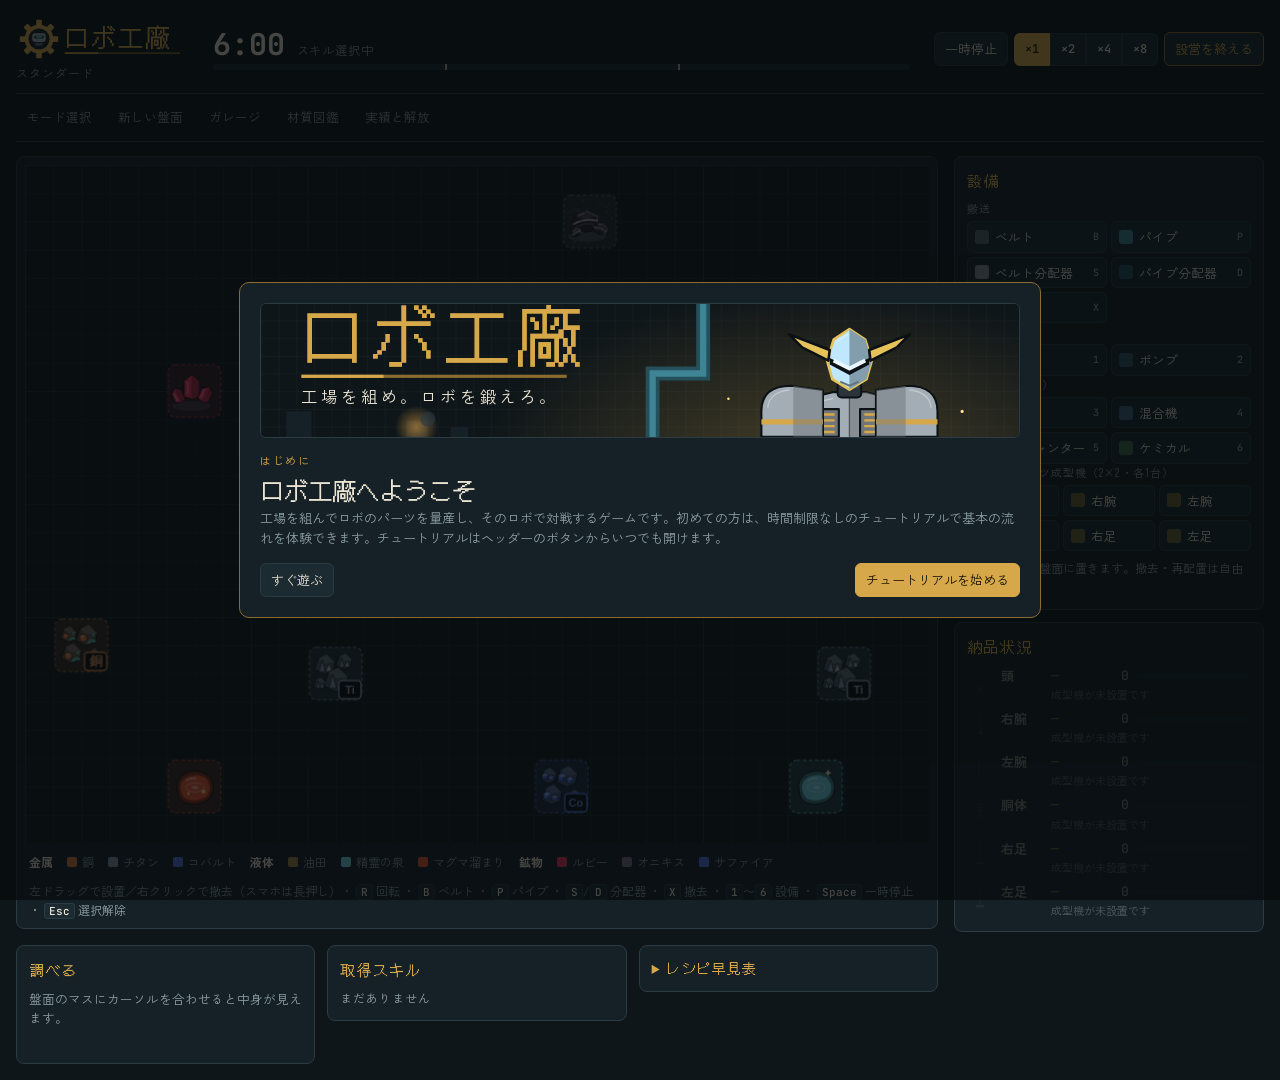
==== commit 5569fb31: "Windows版にLAN対戦（Hamachi・ホスト/ゲスト）を追加 - relay/: 中継サーバー robo-relay（Go, gorilla/websocket） - desktop/lan." ====
--- a/docs/index.html
+++ b/docs/index.html
@@ -10,10 +10,223 @@
 <meta name="claude:viewport-fit-sides" content="cover">
 <link rel="stylesheet" href="fonts/fonts.css">
 <style>
-/* デスクトップアプリ版：オンライン対戦は claude.ai のブラウザ版のみ */
-#onlineBtn,#onlineBtn2,[data-mode="onstd"],[data-mode="onrobo"]{display:none!important}
+/* オンライン対戦：デスクトップ版はLAN（lan.js が html.lan を付ける）。GitHub Pages では隠す */
+html:not(.lan) #onlineBtn,html:not(.lan) #onlineBtn2,html:not(.lan) [data-mode="onstd"],html:not(.lan) [data-mode="onrobo"]{display:none!important}
 </style>
-<script>window.ROBO_APP=true;</script>
+<script>window.ROBO_APP=true;window.ROBO_BUILD="eced9cfe";</script>
+<script>if(/^(127\.0\.0\.1|localhost)$/.test(location.hostname)&&location.port==="48731"){window.__nlg=new Promise(ok=>{const s=document.createElement("script");s.src="neutralino.js";s.onload=()=>ok(true);s.onerror=()=>ok(false);document.head.appendChild(s)})}</script>
+<script>
+// ロボ工廠 デスクトップ版のLAN対戦（Hamachi など）
+// ホストは同じフォルダの robo-relay(.exe) を起動し、ゲストはホストのアドレスへつなぐ。
+// robo-relay と WebSocket で話し、claude.ai の room / user と同じ形のオブジェクトをゲームへ渡す。
+(()=>{
+'use strict';
+const PORT=48800;
+const ls={get:(k,d)=>{try{const v=localStorage.getItem(k);return v==null?d:v}catch(_){return d}},set:(k,v)=>{try{localStorage.setItem(k,v)}catch(_){}}};
+const rid=()=>Math.random().toString(36).slice(2,10);
+const clone=v=>v===undefined?undefined:JSON.parse(JSON.stringify(v));
+const esc=t=>String(t).replace(/[&<>"']/g,c=>({'&':'&amp;','<':'&lt;','>':'&gt;','"':'&quot;',"'":'&#39;'}[c]));
+let myBy=ls.get('robo_lan_id',null);if(!myBy){myBy='u_'+rid()+rid();ls.set('robo_lan_id',myBy)}
+const myPeer='p_'+rid()+rid();
+const VER=window.ROBO_BUILD||'dev';
+// デスクトップ版（Neutralino が 127.0.0.1:48731 で配信）かどうか
+const IS_APP=/^(127\.0\.0\.1|localhost)$/.test(location.hostname)&&location.port==='48731';
+// neutralino.js（Neutralino が起動情報と1回きりの鍵を先頭に入れて返す）は、ページ先頭の小さなスクリプトが読み込む（window.__nlg）
+const nlReady=(window.__nlg||Promise.resolve(false)).then(ok=>ok&&!!window.NL_PORT&&!!window.Neutralino).catch(()=>false);
+
+let ws=null,state='idle',url='',role=null,addrs=[],hostLabel='',myName='',relayProc=null,retryT=null,wantOpen=false;
+const names={};const rooms=new Map();
+
+function tx(m){if(ws&&ws.readyState===1&&state==='open')ws.send(JSON.stringify(m))}
+function fire(st){const ev={peers:st.snap,joined:[],left:[],updated:[]};setTimeout(()=>st.hs.forEach(h=>{try{h(ev)}catch(e){console.error(e)}}),0)}
+function rebuild(st){
+  const me={peer:myPeer,by:myBy,isMe:true,sameTab:true,kind:'viewer',guest:false,presence:Object.freeze(clone(st.mine)),updatedAt:Date.now()};
+  const others=state==='open'?st.list.filter(p=>p.peer!==myPeer).map(p=>Object.freeze({peer:p.peer,by:p.by,isMe:p.by===myBy,sameTab:false,kind:'viewer',guest:false,presence:Object.freeze(p.presence||{}),updatedAt:Date.now()})):[];
+  st.snap=Object.freeze([Object.freeze(me),...others]);fire(st);
+}
+function roomApi(r){
+  let st=rooms.get(r);
+  if(!st){
+    st={r,mine:{},list:[],hs:new Set(),snap:[]};
+    st.api={name:r,
+      presence:async patch=>{for(const k in patch){if(patch[k]===null||patch[k]===undefined)delete st.mine[k];else st.mine[k]=clone(patch[k])}tx({t:'pres',r,p:st.mine});rebuild(st)},
+      peers:()=>st.snap,
+      onPeers:(h)=>{st.hs.add(h);setTimeout(()=>{try{h({peers:st.snap,joined:st.snap,left:[],updated:[]})}catch(e){console.error(e)}},0);return()=>st.hs.delete(h)},
+      connected:()=>state==='open',
+      join:async n=>roomApi(String(n)),
+      leave:async()=>{tx({t:'leave',r});rooms.delete(r);st.hs.clear()}};
+    rooms.set(r,st);
+  }
+  tx({t:'join',r,p:st.mine});rebuild(st);
+  return st.api;
+}
+const userApi={
+  id:async()=>myBy,
+  me:async()=>({id:myBy,name:myName}),
+  profiles:async ids=>Object.fromEntries([].concat(ids).map(i=>[i,{id:i,name:names[i]||'プレイヤー'}])),
+};
+
+// 1回つなぐ。welcome で成功、reject・失敗・時間切れで失敗。
+function openOnce(u,timeout){
+  return new Promise((ok,ng)=>{
+    let done=false,s;
+    const fin=(e,v)=>{if(done)return;done=true;clearTimeout(t);e?ng(e):ok(v)};
+    const t=setTimeout(()=>{try{s.close()}catch(_){}fin(new Error('timeout'))},timeout);
+    try{s=new WebSocket(u)}catch(e){fin(e);return}
+    s.onopen=()=>s.send(JSON.stringify({t:'hello',peer:myPeer,by:myBy,name:myName,ver:VER}));
+    s.onmessage=e=>{
+      let m;try{m=JSON.parse(e.data)}catch(_){return}
+      if(!done){
+        if(m.t==='welcome'){fin(null,{s,m})}
+        else if(m.t==='reject'){const er=new Error('ver');er.hostVer=m.hostVer;fin(er);try{s.close()}catch(_){}}
+        return;
+      }
+      onMsg(m);
+    };
+    s.onerror=()=>{};
+    s.onclose=()=>{if(!done)fin(new Error('closed'));else if(ws===s)onDrop()};
+  });
+}
+function onMsg(m){
+  if(m.t==='room'){
+    const st=rooms.get(m.r);if(!st)return;
+    st.list=(m.peers||[]).map(p=>({peer:p.peer,by:p.by,presence:p.presence||{}}));
+    (m.peers||[]).forEach(p=>{if(p.by&&p.name)names[p.by]=p.name});
+    rebuild(st);
+  }
+}
+function adopt(s,m){
+  ws=s;state='open';addrs=m.addrs||addrs;
+  rooms.forEach(st=>{tx({t:'join',r:st.r,p:st.mine});rebuild(st)});
+}
+function onDrop(){
+  ws=null;if(!wantOpen){state='idle';return}
+  state='retry';rooms.forEach(rebuild);
+  clearTimeout(retryT);
+  const again=async()=>{
+    if(!wantOpen)return;
+    try{const {s,m}=await openOnce(url,5000);if(!wantOpen){s.close();return}adopt(s,m)}
+    catch(e){if(e.message==='ver'){wantOpen=false;state='idle';rooms.forEach(rebuild);return}retryT=setTimeout(again,2000)}
+  };
+  retryT=setTimeout(again,1000);
+}
+
+let nlInit=false;
+// アプリ本体（robo-kosho.exe）のあるフォルダ
+function appDir(){
+  const win=window.NL_OS==='Windows',sep=win?'\\':'/';
+  const isAbs=p=>win?/^[a-zA-Z]:[\\/]|^\\\\/.test(p):p.startsWith('/');
+  const strip=p=>String(p).replace(/[\\/]+$/,'');
+  const a0=(window.NL_ARGS&&NL_ARGS[0])||'';
+  const cut=a0.replace(/[\\/][^\\/]*$/,'');
+  let d=a0&&cut!==a0?cut:(window.NL_PATH||'.');
+  if(!isAbs(d)&&window.NL_CWD)d=strip(NL_CWD)+sep+(d==='.'?'':d);
+  return {dir:strip(d),sep,exe:win?'robo-relay.exe':'robo-relay'};
+}
+async function startRelay(){
+  if(!(await nlReady))throw new Error('norelay');
+  // 起動直後の1回だけ使える鍵。ないとき（再読み込みした後など）に init すると画面が消えるので使わない
+  if(!nlInit){let tk='';try{tk=window.NL_TOKEN||sessionStorage.getItem('NL_TOKEN')||''}catch(_){tk=window.NL_TOKEN||''}if(!tk)throw new Error('token');Neutralino.init();nlInit=true}
+  const {dir,sep,exe}=appDir();
+  try{relayProc=await Neutralino.os.spawnProcess(`"${dir}${sep}${exe}" -port ${PORT}`,{cwd:dir})}
+  catch(e){console.warn('relay spawn',e);relayProc=null}
+}
+async function connectHost(){
+  role='host';url=`ws://127.0.0.1:${PORT}/ws`;
+  // すでに中継が動いていればそれを使う。なければ起動して、立ち上がるのを待つ
+  try{return await openOnce(url,1200)}catch(e){if(e.message==='ver')throw e}
+  await startRelay();
+  const t0=Date.now();let last;
+  while(Date.now()-t0<6000){
+    await new Promise(r=>setTimeout(r,400));
+    try{return await openOnce(url,1500)}catch(e){last=e;if(e.message==='ver')throw e}
+  }
+  const er=new Error('relay');er.cause=last;throw er;
+}
+function parseAddr(a){
+  a=String(a||'').trim().replace(/^wss?:\/\//,'').replace(/\/.*$/,'');
+  if(!a)return null;
+  if(/^\[.*\]/.test(a))return a.includes(']:')?a:a+':'+PORT;
+  return /:\d+$/.test(a)?a:a+':'+PORT;
+}
+async function connectGuest(addr){
+  const hp=parseAddr(addr);if(!hp)throw new Error('noaddr');
+  role='guest';hostLabel=hp.replace(new RegExp(':'+PORT+'$'),'');url=`ws://${hp}/ws`;
+  return await openOnce(url,6000);
+}
+function disconnect(){
+  wantOpen=false;clearTimeout(retryT);
+  try{ws&&ws.close()}catch(_){}
+  ws=null;state='idle';rooms.clear();role=null;
+  if(relayProc&&nlInit){Neutralino.os.updateSpawnedProcess(relayProc.id,'exit').catch(()=>{});relayProc=null}
+}
+
+const ERR={
+  ver:e=>`ホストとゲームのバージョンが違います（ホスト ${esc(e.hostVer||'?')} / あなた ${esc(VER)}）。同じ版の robo-kosho.exe を使ってください。`,
+  relay:()=>'中継プログラムを起動できませんでした。robo-relay.exe が robo-kosho.exe と同じフォルダにあるか、ほかのアプリがポート 48800 を使っていないか確認してください。',
+  token:()=>'このウィンドウからは中継を起動できません。ゲームをいったん閉じて、開き直してから「ホストになる」を押してください。',
+  norelay:()=>'このページでは中継プログラムを起動できません。デスクトップ版の robo-kosho.exe から開いてください。',
+  noaddr:()=>'ホストのアドレスを入力してください（例：25.12.34.56）。',
+  guest:()=>`ホスト ${esc(hostLabel)} につながりません。次を確認してください：<br>・ホストが「ホストになる」を押して待っている<br>・二人とも同じ Hamachi ネットワークに入っていて、Hamachi の表示が緑（接続中）<br>・アドレスが Hamachi に表示されているホストの IPv4（25.で始まる数字）と同じ<br>・ホストのPCの Windows ファイアウォールで robo-relay が「パブリック」ネットワークでも許可されている`,
+};
+
+function dialog(modal,onOk,onCancel){
+  myName=ls.get('robo_lan_name','')||('プレイヤー'+Math.floor(Math.random()*900+100));
+  const lastHost=ls.get('robo_lan_host','');
+  modal.innerHTML=`<div><div class="eyebrow">オンライン対戦 ・ LAN（Hamachi など）</div><h2>つなぎ方を選んでください</h2>
+    <p>同じ Hamachi ネットワーク（または同じLAN）にいる相手と対戦できます。どちらか1人が「ホスト」になり、もう1人はホストのアドレスを入力して参加します。</p></div>
+    <section class="lobby-box"><h3>あなたの名前</h3><input id="lanName" class="lan-in" maxlength="24" value="${esc(myName)}"></section>
+    <div class="lan-grid">
+      <section class="lobby-box"><h3>ホストになる</h3><p>このPCで中継を始めます。つないだあとに表示されるアドレスを相手に伝えてください。</p><button class="btn on" type="button" id="lanHost">ホストになる</button></section>
+      <section class="lobby-box"><h3>ゲストで参加</h3><p>ホストから聞いたアドレス（Hamachi の 25.で始まる数字）を入力します。</p>
+        <div class="lan-row"><input id="lanAddr" class="lan-in" placeholder="25.12.34.56" value="${esc(lastHost)}" inputmode="decimal"><button class="btn on" type="button" id="lanJoin">参加する</button></div></section>
+    </div>
+    <p id="lanMsg" class="clock-label" role="status"></p>
+    <div class="mfoot"><span class="clock-label">ポート ${PORT}（TCP）を使います</span><button class="btn" type="button" id="lanClose">閉じる</button></div>`;
+  const $=id=>modal.querySelector('#'+id);
+  const msg=(h,bad)=>{$('lanMsg').innerHTML=h;$('lanMsg').className=bad?'bad':'clock-label'};
+  const busy=b=>{['lanHost','lanJoin','lanName','lanAddr'].forEach(i=>$(i).disabled=b)};
+  const go=async(kind)=>{
+    myName=($('lanName').value||'').trim().slice(0,24)||myName;ls.set('robo_lan_name',myName);
+    busy(true);msg(kind==='host'?'中継を起動しています…':'ホストにつないでいます…');
+    try{
+      const r=kind==='host'?await connectHost():await connectGuest($('lanAddr').value);
+      if(kind==='guest')ls.set('robo_lan_host',$('lanAddr').value.trim());
+      wantOpen=true;adopt(r.s,r.m);
+      if(role==='host')hostLabel=(addrs[0]||'');
+      onOk(roomApi('lobby'),userApi);
+    }catch(e){
+      busy(false);const k=ERR[e.message]&&e.message!=='guest'?e.message:'guest';
+      msg(ERR[k](e),true);role=null;
+    }
+  };
+  $('lanHost').onclick=()=>go('host');
+  $('lanJoin').onclick=()=>go('guest');
+  $('lanAddr').onkeydown=e=>{if(e.key==='Enter')go('guest')};
+  $('lanClose').onclick=onCancel;
+}
+
+// ロビーに出す案内
+function lobbyNote(){
+  if(role==='host'){
+    const ham=addrs.filter(a=>/^(25|5)\./.test(a)),oth=addrs.filter(a=>!/^(25|5)\./.test(a));
+    const show=ham.length?ham:oth;
+    return `<section class="lobby-box hot"><h3>あなたがホストです</h3><p>相手に伝えるアドレス：${show.length?show.map(a=>`<b class="lan-ip">${esc(a)}</b>`).join(' / '):'（見つかりません）'}${ham.length?'（Hamachi）':''}</p>${!ham.length?'<p class="clock-label">Hamachi のアドレス（25.で始まる数字）が見つかりません。Hamachi が起動してネットワークに入っているか確認してください。</p>':''}<p class="clock-label">相手は「オンライン対戦」→「ゲストで参加」にこのアドレスを入れます。このウィンドウを閉じると、相手の接続も切れます。</p></section>`;
+  }
+  return `<section class="lobby-box"><h3>ホスト ${esc(hostLabel)} に接続しています</h3><p class="clock-label">${state==='open'?'接続中':'接続が切れました。つなぎ直しています…'}</p></section>`;
+}
+
+window.ROBO_LAN={
+  active:()=>role!==null,
+  dialog,disconnect,lobbyNote,
+  role:()=>role,
+};
+const mark=()=>{if(IS_APP)document.documentElement.classList.add('lan')};
+mark();document.addEventListener('DOMContentLoaded',mark);
+window.addEventListener('beforeunload',()=>{if(relayProc&&nlInit)Neutralino.os.updateSpawnedProcess(relayProc.id,'exit').catch(()=>{})});
+})();
+
+</script>
 <style>
 /* layout: 24x24 factory board on the left, control rail on the right; stacks below 900px. Single dark "workshop at night" look. */
 :root{
@@ -335,6 +548,10 @@
 .runtrack i{width:18px;height:1px;background:var(--line)}
 .lobby-box{display:flex;flex-direction:column;gap:6px;border:1px solid var(--line);border-radius:8px;padding:10px 12px}
 .lobby-box.hot{border-color:var(--brass)}
+.lan-grid{display:grid;grid-template-columns:repeat(auto-fit,minmax(240px,1fr));gap:10px}
+.lan-in{background:var(--panel2);border:1px solid var(--line);border-radius:6px;padding:7px 9px;color:var(--fg);font:inherit;min-width:0}
+.lan-row{display:flex;gap:8px}.lan-row .lan-in{flex:1}
+b.lan-ip{font-family:var(--f-mono);font-size:17px;color:var(--fg);user-select:all}
 .lobby-box h3{font-family:var(--f-display);font-weight:400;font-size:15px;margin:0;color:var(--brass)}
 .seg-r{display:flex;flex-wrap:wrap;gap:6px 16px;align-items:center;font-size:13px}
 .seg-r label{display:flex;gap:6px;align-items:center;cursor:pointer}
@@ -2800,6 +3017,12 @@
   if(document.body.classList.contains('inbattle'))return;
   if(!$('overlay').hidden&&!lobbyOpen)$('overlay').hidden=true;
   lobbyPrevPause=S.paused;if(S.phase==='build')S.paused=true;
+  if(!ROOM&&window.ROBO_LAN){
+    // デスクトップ版：LAN（Hamachi など）でホストかゲストとしてつなぐ
+    $('overlay').hidden=false;
+    ROBO_LAN.dialog($('modal'),(r,u)=>{ROOM=r;USER=u;ROOM.onPeers(()=>{if(lobbyOpen&&!GAME)renderLobby()},()=>{});S.paused=lobbyPrevPause;openLobby()},closeLobby);
+    return;
+  }
   if(!ROOM){
     $('modal').innerHTML=`<div><div class="eyebrow">オンライン対戦</div><h2>このページではつながりません</h2><p>オンライン対戦は、claude.ai にサインインした状態で、このページを共有された人どうしで遊べます。公開リンクから開いたときや、サインインしていないときは使えません。</p></div><div class="mfoot"><span></span><button class="btn on" type="button" id="lobbyClose">閉じる</button></div>`;
     $('overlay').hidden=false;$('lobbyClose').onclick=closeLobby;return;
@@ -2841,15 +3064,18 @@
         ${onlineSrc==='sample'?'<button class="btn" type="button" id="reSample">別のサンプルにする</button>':''}</div>
       <div class="lrobo">${roboThumb(mine)}<p>体力 ${sum.hp} ・ 素早さ ${sum.spd} ・ 星の合計 ★${sum.st}</p></div></section>`
       :`<section class="lobby-box"><h3>製造から対戦</h3><p>承諾されると、二人とも同じ盤面で6分間の製造を同時に始めます。一時停止と倍速は使えません。製造を終えたら、できた機体どうしで対戦します。</p></section>`;
-    $('modal').innerHTML=`<div><div class="eyebrow">オンライン対戦</div><h2>ロビー</h2><p>このページを今開いている人と対戦できます。相手を選んで挑戦し、承諾されると始まります。相手にもこのページを共有しておいてください。</p></div>
+    const LAN=window.ROBO_LAN&&ROBO_LAN.active()?ROBO_LAN:null;
+    $('modal').innerHTML=`<div><div class="eyebrow">オンライン対戦${LAN?' ・ LAN':''}</div><h2>ロビー</h2><p>${LAN?'同じ中継（ホスト）につないでいる人と対戦できます。相手を選んで挑戦し、承諾されると始まります。':'このページを今開いている人と対戦できます。相手を選んで挑戦し、承諾されると始まります。相手にもこのページを共有しておいてください。'}</p></div>
+    ${LAN?LAN.lobbyNote():''}
     <div class="seg-r fmt"><span class="clock-label">対戦形式</span><label><input type="radio" name="ofmt" value="std" ${lobbyFmt==='std'?'checked':''}> 製造から対戦</label><label><input type="radio" name="ofmt" value="robo" ${lobbyFmt==='robo'?'checked':''}> 機体で対戦</label></div>
     ${srcSel}
     ${incoming.length?`<section class="lobby-box hot"><h3>挑戦が届いています</h3><table class="ctab"><tbody>${incoming.map(p=>{const m=p.presence.inv.m==='std'?'std':'robo';return `<tr><td class="nm">${nm(p)}</td><td><span class="chip" style="--c:${m==='std'?'#5fb0c9':'#b98ae6'}">${FMT_N[m]}</span></td><td style="text-align:right"><button class="btn" type="button" data-dec="${esc(p.peer)}">見送る</button> <button class="btn on" type="button" data-acc="${esc(p.peer)}">受けて立つ</button></td></tr>`}).join('')}</tbody></table>${incoming.some(p=>p.presence.inv.m!=='std')?'<p class="clock-label">「機体で対戦」の挑戦を受けると、上で選んでいる機体で戦います。</p>':''}</section>`:''}
     <section class="lobby-box"><h3>ロビーにいる人（${others.length}）</h3>
-      ${others.length?`<div class="rtable-wrap"><table class="ctab"><thead><tr><th>名前</th><th>形式</th><th>機体</th><th>状態</th><th></th></tr></thead><tbody>${others.map(row).join('')}</tbody></table></div>`:'<p>まだ誰もいません。このページを共有した相手が「オンライン対戦」を開くと、ここに表示されます。</p>'}
+      ${others.length?`<div class="rtable-wrap"><table class="ctab"><thead><tr><th>名前</th><th>形式</th><th>機体</th><th>状態</th><th></th></tr></thead><tbody>${others.map(row).join('')}</tbody></table></div>`:(LAN?'<p>まだ誰もいません。相手がホストに接続して「オンライン対戦」を開くと、ここに表示されます。</p>':'<p>まだ誰もいません。このページを共有した相手が「オンライン対戦」を開くと、ここに表示されます。</p>')}
     </section>
-    <div class="mfoot"><span class="clock-label">${ROOM.connected()?'接続中':'接続を待っています…'} ・ 挑戦は自分の対戦形式で送られます</span><button class="btn" type="button" id="lobbyClose">閉じる</button></div>`;
+    <div class="mfoot"><span class="clock-label">${ROOM.connected()?'接続中':'接続を待っています…'} ・ 挑戦は自分の対戦形式で送られます</span><div style="display:flex;gap:8px">${LAN?'<button class="btn" type="button" id="lanOff">切断する</button>':''}<button class="btn" type="button" id="lobbyClose">閉じる</button></div></div>`;
     $('lobbyClose').onclick=closeLobby;
+    if($('lanOff'))$('lanOff').onclick=()=>{closeLobby();ROBO_LAN.disconnect();ROOM=null;USER=null;toast('LAN対戦から切断しました')};
     $('modal').querySelectorAll('input[name=ofmt]').forEach(el=>el.onchange=()=>{lobbyFmt=el.value;setLobbyPresence();renderLobby()});
     $('modal').querySelectorAll('input[name=osrc]').forEach(el=>el.onchange=()=>{onlineSrc=el.value;if(onlineSrc==='saved'&&!onlineSavedId&&garage[0])onlineSavedId=garage[0].id;setLobbyPresence();renderLobby()});
     const ss=$('savedSel');if(ss)ss.onchange=()=>{onlineSavedId=ss.value;setLobbyPresence();renderLobby()};
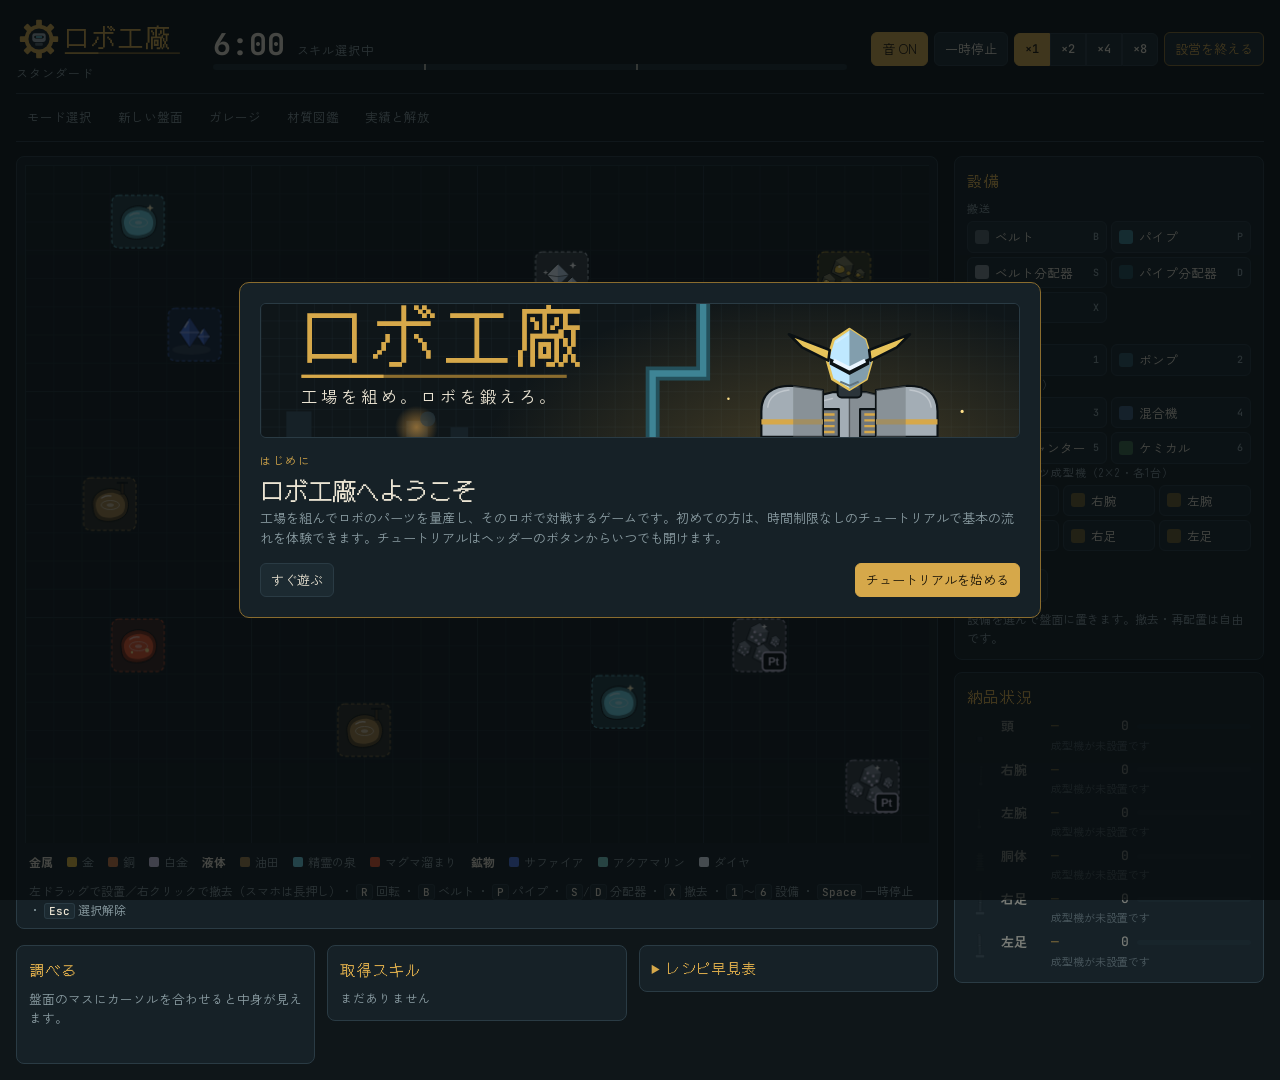
==== commit 3add168d: "効果音・元に戻す・★の演出・残り時間の警告を追加 - 効果音（WebAudio 合成、オン・オフ切り替えを保存） - 元に戻す（Z / Ctrl+Z / ボタン、最大40回。ノード撤去は戻せない） -" ====
--- a/docs/index.html
+++ b/docs/index.html
@@ -13,7 +13,7 @@
 /* オンライン対戦：デスクトップ版はLAN（lan.js が html.lan を付ける）。GitHub Pages では隠す */
 html:not(.lan) #onlineBtn,html:not(.lan) #onlineBtn2,html:not(.lan) [data-mode="onstd"],html:not(.lan) [data-mode="onrobo"]{display:none!important}
 </style>
-<script>window.ROBO_APP=true;window.ROBO_BUILD="eced9cfe";</script>
+<script>window.ROBO_APP=true;window.ROBO_BUILD="2dbf5087";</script>
 <script>if(/^(127\.0\.0\.1|localhost)$/.test(location.hostname)&&location.port==="48731"){window.__nlg=new Promise(ok=>{const s=document.createElement("script");s.src="neutralino.js";s.onload=()=>ok(true);s.onerror=()=>ok(false);document.head.appendChild(s)})}</script>
 <script>
 // ロボ工廠 デスクトップ版のLAN対戦（Hamachi など）
@@ -259,6 +259,12 @@
 .clock{display:flex;flex-direction:column;gap:4px;min-width:220px;flex:1 1 260px}
 .clock-row{display:flex;align-items:baseline;gap:12px}
 .clock-time{font-family:var(--f-mono);font-weight:700;font-size:30px;font-variant-numeric:tabular-nums;line-height:1}
+.clock-time.urgent{color:#ff6b55;animation:urgent 1s steps(2,end) infinite}
+@keyframes urgent{50%{opacity:.55}}
+@media (prefers-reduced-motion:reduce){.clock-time.urgent{animation:none}}
+.undo-row{display:flex;gap:8px;align-items:center;margin-top:10px}
+.undo-row .btn{padding:5px 10px;font-size:12px}
+.undo-row kbd{margin-left:4px}
 .clock-label{font-size:12px;color:var(--muted);letter-spacing:.08em}
 .clock-next{font-size:12px;color:var(--brass);margin-left:auto}
 .clock-bar{position:relative;height:6px;background:var(--panel2);border-radius:3px;overflow:hidden}
@@ -577,6 +583,7 @@
       <div class="clock-bar" id="clockBar"><i id="timeFill" style="width:0%"></i></div>
     </div>
     <div class="ctrls">
+      <button class="btn" id="sfxBtn" type="button" aria-pressed="true" title="効果音のオン・オフ">音 ON</button>
       <button class="btn" id="pauseBtn" type="button">一時停止</button>
       <div class="seg" id="speedSeg"></div>
       <button class="btn primary" id="endBtn" type="button">設営を終える</button>
@@ -630,6 +637,7 @@
       <section class="card-s">
         <h2>設備</h2>
         <div id="toolArea"></div>
+        <div class="undo-row"><button class="btn" id="undoBtn" type="button" disabled>元に戻す<kbd>Z</kbd></button><span class="clock-label" id="undoInfo"></span></div>
         <p class="hint" id="toolHint">設備を選んで盤面に置きます。</p>
       </section>
       <section class="card-s">
@@ -1542,7 +1550,7 @@
   if(S.made){const p=pre(id);S.made[p]=(S.made[p]||0)+1}
   if(pre(id)!=='alloy')return;const k=arg(id);if(!NAMED[k]||DISC.has(k))return;
   DISC.add(k);try{localStorage.setItem('robo-kosho-alloys',JSON.stringify([...DISC]))}catch(_){}
-  toast('隠し合金を発見：'+NAMED[k].n+'！ 材質図鑑に登録しました');
+  toast('隠し合金を発見：'+NAMED[k].n+'！ 材質図鑑に登録しました');SFX.play('alloy');
 }
 const PARTS=[{id:'head',n:'頭'},{id:'rarm',n:'右腕'},{id:'larm',n:'左腕'},{id:'body',n:'胴体'},{id:'rleg',n:'右足'},{id:'lleg',n:'左足'}];
 const PNAME=Object.fromEntries(PARTS.map(p=>[p.id,p.n]));
@@ -1595,6 +1603,52 @@
   {id:'forge',cat:'out',n:'鍛造の心得',d:'溶融金属（合金でない金属）を使ったパーツの品質 +1',apply:m=>{m.forge+=1}},
 ];
 
+// ---------- 効果音（WebAudio で合成。音声ファイルは使わない）----------
+const SFX=(()=>{
+  let ac=null,master=null,on=true;const last={};
+  try{if(localStorage.getItem('robo-kosho-sfx')==='0')on=false}catch(_){}
+  function ctx(){
+    if(!ac){const C=window.AudioContext||window.webkitAudioContext;if(!C)return null;ac=new C();master=ac.createGain();master.gain.value=.32;master.connect(ac.destination)}
+    if(ac.state==='suspended')ac.resume().catch(()=>{});return ac}
+  function tone(f,d,o={}){const a=ctx();if(!a)return;const {type='square',g=.2,at=0,slide=0}=o,t=a.currentTime+at,osc=a.createOscillator(),gn=a.createGain();
+    osc.type=type;osc.frequency.setValueAtTime(f,t);if(slide)osc.frequency.exponentialRampToValueAtTime(Math.max(30,f*slide),t+d);
+    gn.gain.setValueAtTime(0,t);gn.gain.linearRampToValueAtTime(g,t+.005);gn.gain.exponentialRampToValueAtTime(.0001,t+d);osc.connect(gn);gn.connect(master);osc.start(t);osc.stop(t+d+.03)}
+  function noise(d,o={}){const a=ctx();if(!a)return;const {g=.2,at=0,lp=2000,hp=0}=o,t=a.currentTime+at,n=Math.ceil(a.sampleRate*d),buf=a.createBuffer(1,n,a.sampleRate),ch=buf.getChannelData(0);
+    for(let i=0;i<n;i++)ch[i]=(Math.random()*2-1)*(1-i/n);
+    const src=a.createBufferSource();src.buffer=buf;const f=a.createBiquadFilter();f.type='lowpass';f.frequency.value=lp;src.connect(f);let node=f;
+    if(hp){const h=a.createBiquadFilter();h.type='highpass';h.frequency.value=hp;node.connect(h);node=h}
+    const gn=a.createGain();gn.gain.setValueAtTime(g,t);gn.gain.exponentialRampToValueAtTime(.0001,t+d);node.connect(gn);gn.connect(master);src.start(t)}
+  const arp=(fs,d,o,step)=>fs.forEach((f,i)=>tone(f,d,{...o,at:i*step}));
+  const P={
+    place:()=>{tone(520,.07,{g:.11});tone(780,.06,{g:.08,at:.04})},
+    conv:()=>tone(660,.05,{type:'triangle',g:.13}),
+    remove:()=>{tone(260,.12,{type:'sawtooth',g:.09,slide:.5});noise(.08,{g:.07,lp:900})},
+    undo:()=>{tone(700,.06,{type:'triangle',g:.12,slide:.6});tone(500,.08,{type:'triangle',g:.1,at:.05,slide:.7})},
+    bad:()=>{tone(150,.12,{g:.08});tone(140,.12,{g:.06,at:.07})},
+    deliver:()=>tone(1040,.05,{type:'sine',g:.09}),
+    star:()=>arp([523,659,784,1047],.16,{g:.09},.07),
+    alloy:()=>arp([784,988,1175,1568],.3,{type:'triangle',g:.12},.09),
+    skill:()=>{tone(440,.12,{type:'triangle',g:.12});tone(660,.2,{type:'triangle',g:.12,at:.08})},
+    tick:()=>tone(1250,.03,{g:.05}),
+    end:()=>arp([392,523,659,784],.22,{g:.09},.1),
+    swing:()=>noise(.12,{g:.1,lp:3200,hp:700}),
+    hit:()=>{noise(.1,{g:.22,lp:1400});tone(150,.12,{g:.11,slide:.6})},
+    crit:()=>{noise(.16,{g:.28,lp:3200});tone(230,.2,{type:'sawtooth',g:.13,slide:.4});tone(1320,.08,{g:.07,at:.02})},
+    brk:()=>{noise(.35,{g:.32,lp:2200});tone(95,.35,{type:'sawtooth',g:.15,slide:.5})},
+    win:()=>arp([523,659,784,1047,784,1047],.2,{g:.1},.11),
+    lose:()=>arp([392,349,311,262],.3,{type:'triangle',g:.12},.17),
+  };
+  return {
+    play(k,gap=0){if(!on||!P[k])return;const n=performance.now();if(gap&&last[k]&&n-last[k]<gap)return;last[k]=n;try{P[k]()}catch(_){}},
+    get on(){return on},
+    toggle(){on=!on;try{localStorage.setItem('robo-kosho-sfx',on?'1':'0')}catch(_){}if(on)this.play('conv');return on},
+    unlock(){if(on)ctx()},
+  };
+})();
+// 盤面の上に浮かぶ文字（★が上がったときなど）
+let FLOATS=[];
+function floatText(x,y,text,col){FLOATS.push({x,y,text,col,born:performance.now()});if(FLOATS.length>24)FLOATS.shift()}
+
 // ---------- helpers ----------
 const $=id=>document.getElementById(id);
 // ---- 画像素材（robo-assets.js / window.ROBO_ART）----
@@ -1663,7 +1717,7 @@
   gems.forEach(g=>{list.push(g);if(Math.random()<.3)list.push(g)});
   shuffle(list).forEach(r=>addNode(r));
   }finally{Math.random=_rnd}
-  tool=null;drag=null;$('tut').hidden=true;
+  tool=null;drag=null;$('tut').hidden=true;FLOATS=[];clearUndo();
   renderTools();renderLegend();renderSkillList();
   if(metaReady){applyPerk();S.perked=1}
   openSkill();
@@ -1708,7 +1762,7 @@
   r.ok=true;return r;
 }
 function placeBuilding(c){
-  const b={id:S.nid++,type:c.type,part:c.part,x:c.x,y:c.y,w:c.w,h:c.h,inv:{},out:[],craft:null,t:0,rr:0,status:'wait',node:c.node,flash:0,save:false,perim:[]};
+  const b={id:c.id||S.nid++,type:c.type,part:c.part,x:c.x,y:c.y,w:c.w,h:c.h,inv:{},out:[],craft:null,t:0,rr:0,status:'wait',node:c.node,flash:0,save:false,perim:[]};
   for(let yy=b.y;yy<b.y+b.h;yy++)for(let xx=b.x;xx<b.x+b.w;xx++){
     S.bAt[yy][xx]=b.id;
     for(let d=0;d<4;d++){const nx=xx+DX[d],ny=yy+DY[d];if(!inB(nx,ny))continue;if(nx>=b.x&&nx<b.x+b.w&&ny>=b.y&&ny<b.y+b.h)continue;b.perim.push({x:nx,y:ny,d})}
@@ -1729,7 +1783,7 @@
 const convKind=t=>t==='belt'||t==='bsplit'?'belt':t==='pipe'||t==='psplit'?'pipe':null;
 function removeBuilding(b){for(let yy=b.y;yy<b.y+b.h;yy++)for(let xx=b.x;xx<b.x+b.w;xx++)S.bAt[yy][xx]=0;S.bs.delete(b.id);recount();if(b.type==='molder')renderTools()}
 function removeNode(i){
-  const n=S.nodes[i];n.gone=true;
+  const n=S.nodes[i];n.gone=true;clearUndo();
   for(let yy=n.y;yy<n.y+2;yy++)for(let xx=n.x;xx<n.x+2;xx++)S.nodeAt[yy][xx]=-1;
   let lost=0;
   for(const b of [...S.bs.values()])if(isExt(b)&&b.node===i){const j=adjNode(b.x,b.y,b.type==='pump');if(j>=0)b.node=j;else{removeBuilding(b);lost++}}
@@ -1737,11 +1791,38 @@
   toast((RES[n.res].node||RES[n.res].n+'の鉱脈')+'を撤去しました（再設置はできません）'+(lost?` ・ つないでいた採掘機・ポンプ${lost}基も撤去`:''));
 }
 function removeAt(x,y){
-  if(!inB(x,y))return;
+  if(!inB(x,y))return false;
   const id=S.bAt[y][x];
-  if(id){removeBuilding(S.bs.get(id));return}
-  if(S.belt[y][x]){S.belt[y][x]=null;return}
-  if(S.pipe[y][x])S.pipe[y][x]=null;
+  if(id){removeBuilding(S.bs.get(id));return true}
+  if(S.belt[y][x]){S.belt[y][x]=null;return true}
+  if(S.pipe[y][x]){S.pipe[y][x]=null;return true}
+  return false;
+}
+// ---- 元に戻す：1回の操作（クリック／ドラッグ）ごとに、設備・ベルト・パイプの配置を記録する。中身（運搬中の品物など）は戻さない
+let undoStack=[],editSnap=null;
+const UNDO_MAX=40;
+function structSnap(){const cv=g=>g.map(r=>r.map(c=>c?[c.dir,c.split?1:0]:0));
+  return {bs:[...S.bs.values()].map(b=>({id:b.id,type:b.type,part:b.part,x:b.x,y:b.y,w:b.w,h:b.h,node:b.node})),belt:cv(S.belt),pipe:cv(S.pipe)}}
+const snapKey=sn=>JSON.stringify([sn.bs.map(b=>b.id),sn.belt,sn.pipe]);
+function beginEdit(){if(S.phase!=='build')return;editSnap=structSnap();editSnap.key=snapKey(editSnap)}
+function commitEdit(){if(!editSnap)return;const sn=editSnap;editSnap=null;if(snapKey(structSnap())===sn.key)return;undoStack.push(sn);if(undoStack.length>UNDO_MAX)undoStack.shift();renderUndo()}
+function clearUndo(){undoStack=[];editSnap=null;renderUndo()}
+function renderUndo(){const b=$('undoBtn');if(!b)return;b.disabled=!undoStack.length;$('undoInfo').textContent=undoStack.length?`あと ${undoStack.length} 回`:''}
+function undo(){
+  if(!S||S.phase!=='build')return;
+  if(!undoStack.length){toast('元に戻せる操作がありません');SFX.play('bad');return}
+  const sn=undoStack.pop(),keep=new Map(sn.bs.map(b=>[b.id,b]));
+  for(const b of [...S.bs.values()])if(!keep.has(b.id))removeBuilding(b);
+  const back=(g,src)=>{for(let y=0;y<H;y++)for(let x=0;x<W;x++){const v=src[y][x],c=g[y][x];
+    if(!v){g[y][x]=null;continue}
+    if(c){c.dir=v[0];c.split=!!v[1]}else g[y][x]={dir:v[0],item:null,split:!!v[1],rr:0}}};
+  back(S.belt,sn.belt);back(S.pipe,sn.pipe);
+  for(const d of sn.bs)if(!S.bs.has(d.id)){
+    if((d.type==='miner'||d.type==='pump')&&(!S.nodes[d.node]||S.nodes[d.node].gone))continue;
+    let free=true;for(let yy=d.y;yy<d.y+d.h;yy++)for(let xx=d.x;xx<d.x+d.w;xx++)if(S.bAt[yy][xx]||S.nodeAt[yy][xx]>=0)free=false;
+    if(free)placeBuilding({...d});
+  }
+  recount();renderUndo();SFX.play('undo');toast('ひとつ前の配置に戻しました');
 }
 function recount(){S.nodes.forEach(n=>n.ext=0);for(const b of S.bs.values())if(isExt(b))S.nodes[b.node].ext++}
 
@@ -1802,8 +1883,13 @@
   const pp=pre(c.prim);if(pp==='alloy'||(pp==='coat'&&c.prim.includes('+')))q+=m.alloyBonus;else q+=m.forge;
   let n=1;if(P.count===0&&m.firstDouble)n+=3;if(Math.random()<m.twin)n++;
   if(m.inspect&&Math.floor((P.count+n)/4)>Math.floor(P.count/4))n+=2;
+  const s0=star(P.count),q0=P.q;
   P.count+=n;if(q>P.q||(q===P.q&&c.sec&&!P.sec)){P.q=q;P.prim=c.prim;P.sec=c.sec}
   b.flash=.5;
+  {const cx=(b.x+b.w/2)*CELL,cy=b.y*CELL,s1=star(P.count);
+    if(s1>s0){floatText(cx,cy,`${PNAME[b.part]} ★${s1}`,'#f3c968');SFX.play('star',120)}
+    else if(P.q>q0&&q0>=0){floatText(cx,cy,`品質 ${P.q}`,'#8fd8ff');SFX.play('star',120)}
+    else{floatText(cx,cy,'+'+n,'#ebe4d3');SFX.play('deliver',140)}}
 }
 function tryPush(b){
   const item=b.out[0],liq=isLiquid(item),g=liq?S.pipe:S.belt,n=b.perim.length;
@@ -1891,7 +1977,7 @@
 }
 function choose(id){
   const s=SKILLS.find(k=>k.id===id);
-  S.taken.push(id);S.picks++;$('overlay').hidden=true;S.phase='build';
+  S.taken.push(id);S.picks++;$('overlay').hidden=true;S.phase='build';SFX.play('skill');
   s.apply(S.mods);
   if(id!=='newvein')toast('スキル取得：'+s.n);
   renderSkillList();
@@ -1899,6 +1985,7 @@
 }
 function partPower(P){const s=star(P.count);return P.count?Math.round((8+5*Math.max(0,P.q))*Math.pow(1.4,s-1)):0}
 function endBuild(){
+  if(S.phase==='build')SFX.play('end');
   if(!S.recorded&&S.mode!=='run'){S.recorded=1;metaRecordBuild()}
   if(S.mode==='run'){S.phase='result';drag=null;$('modal').innerHTML=runResultHTML()+`<div class="mfoot"><button class="btn" id="viewBtn" type="button">盤面を見る</button><button class="btn on" id="runFight" type="button">${RUN_FOE[S.run.stage-1].n}へ</button></div>`;$('overlay').hidden=false;$('viewBtn').onclick=()=>{$('overlay').hidden=true};$('runFight').onclick=startRunBattle;return}
   if(S.mode==='online'&&GAME&&GAME.stage==='build'){S.phase='result';drag=null;onlineBuildDone();return}
@@ -2027,6 +2114,11 @@
       const [t,pt]=tool.split(':');c.fillText(pt?PNAME[pt]:BDEF[t].s,(k.x+k.w/2)*CELL,(k.y+k.h/2)*CELL)}
     else{c.strokeStyle='rgba(235,228,211,.35)';c.lineWidth=1;c.strokeRect(hx+1,hy+1,CELL-2,CELL-2)}
   }
+  if(FLOATS.length){const now=performance.now();FLOATS=FLOATS.filter(f=>now-f.born<1300);
+    c.textAlign='center';c.textBaseline='bottom';c.font='bold 14px DotGothic16, monospace';
+    for(const f of FLOATS){const k=(now-f.born)/1300,y=Math.max(14,f.y-4-k*26);c.globalAlpha=Math.min(1,(1-k)*2);
+      c.lineWidth=3;c.strokeStyle='rgba(10,14,16,.85)';c.strokeText(f.text,f.x,y);c.fillStyle=f.col;c.fillText(f.text,f.x,y)}
+    c.globalAlpha=1}
 }
 function drawSplit(x,y,cv,kind,small=false,alpha=1){
   const c=ctx;c.save();c.globalAlpha=alpha;c.translate(x*CELL+CELL/2,y*CELL+CELL/2);c.rotate(cv.dir*Math.PI/2);
@@ -2105,6 +2197,8 @@
   const left=S.total-S.time;
   const inf=S.total===Infinity;
   $('timeLeft').textContent=S.tut?'練習':inf?fmt(S.time):fmt(left);
+  {const urg=!S.tut&&!inf&&S.phase==='build'&&left<=30;$('timeLeft').classList.toggle('urgent',urg);
+   const sec=Math.ceil(left);if(urg&&!S.paused&&sec<=10&&sec!==uiTick.lastSec){uiTick.lastSec=sec;SFX.play('tick')}}
   $('timeFill').style.width=inf?'0%':(S.time/S.total*100).toFixed(2)+'%';
   const mlab=S.mode==='run'?`ラン 第${S.run.stage}ステージ ・ `:{craft:'製造のみ（経過時間）・',online:'オンライン製造（一時停止なし）・'}[S.mode]||'';
   {const ms=S.tut?'チュートリアル':{std:'スタンダード',craft:'製造のみ',online:'オンライン対戦',run:'ラン（3連戦）'}[S.mode]||'';const el=$('modeSub');if(el&&el.textContent!==ms)el.textContent=ms}
@@ -2146,6 +2240,7 @@
   cells.forEach(c=>{if(!placeConv(d.kind,c.x,c.y,c.dir,cells.length>1?'drag':'plain'))bad++});
   rot=cells[cells.length-1].dir;updateHint();
   if(bad)toast(bad===cells.length?'ノードや設備の上には置けません':`${bad}マスはノードや設備と重なるので置けませんでした`);
+  SFX.play(bad===cells.length?'bad':'conv');
 }
 function drawConvGhost(){
   if(!drag||drag.mode!=='conv')return;const cells=convPath(drag),c=ctx;
@@ -2165,35 +2260,37 @@
 cvs.addEventListener('pointerdown',e=>{
   if(S.phase!=='build')return;const p=cellOf(e);if(!p)return;
   try{cvs.setPointerCapture(e.pointerId)}catch(_){}
-  hover=p;
+  hover=p;beginEdit();
   // スマホ：設備・ベルト・パイプを長押しすると撤去（ノードは撤去ツールのみ）
   if(e.pointerType!=='mouse'&&tool!=='remove'&&(S.bAt[p.y][p.x]||S.belt[p.y][p.x]||S.pipe[p.y][p.x])){
     clearTimeout(lpT);drag={mode:'lp',last:p};
-    lpT=setTimeout(()=>{if(drag&&drag.mode==='lp'){removeAt(p.x,p.y);toast('撤去しました');try{navigator.vibrate&&navigator.vibrate(15)}catch(_){}drag=null}},450);return}
-  if(e.button===2||tool==='remove'){drag={mode:'remove',last:p};const ni=S.nodeAt[p.y][p.x];if(ni>=0)removeNode(ni);else removeAt(p.x,p.y);return}
+    lpT=setTimeout(()=>{if(drag&&drag.mode==='lp'){removeAt(p.x,p.y);SFX.play('remove');commitEdit();toast('撤去しました');try{navigator.vibrate&&navigator.vibrate(15)}catch(_){}drag=null}},450);return}
+  if(e.button===2||tool==='remove'){drag={mode:'remove',last:p};const ni=S.nodeAt[p.y][p.x];if(ni>=0){removeNode(ni);SFX.play('remove')}else if(removeAt(p.x,p.y))SFX.play('remove');return}
   if(!tool)return;
-  if(tool==='bsplit'||tool==='psplit'){const kd=convKind(tool);drag={mode:'build',last:p};if(!placeConv(kd,p.x,p.y,rot,'split'))toast('ノードや設備の上には置けません');return}
+  if(tool==='bsplit'||tool==='psplit'){const kd=convKind(tool);drag={mode:'build',last:p};if(!placeConv(kd,p.x,p.y,rot,'split')){toast('ノードや設備の上には置けません');SFX.play('bad')}else SFX.play('conv');return}
   if(tool==='belt'||tool==='pipe'){drag={mode:'conv',kind:tool,start:p,end:p,last:p,axis:null};return}
-  const k=checkBuild(tool,p.x,p.y);if(k.ok)placeBuilding(k);else toast(k.reason);
+  const k=checkBuild(tool,p.x,p.y);if(k.ok){placeBuilding(k);SFX.play('place')}else{toast(k.reason);SFX.play('bad')}
   drag={mode:'build',last:p};
 });
 cvs.addEventListener('pointermove',e=>{
   const p=cellOf(e);hover=p;if(!drag||!p||S.phase!=='build')return;
   if(p.x===drag.last.x&&p.y===drag.last.y)return;
   if(drag.mode==='lp'){clearTimeout(lpT);if(tool==='belt'||tool==='pipe')drag={mode:'conv',kind:tool,start:drag.last,end:drag.last,last:drag.last,axis:null};else{drag=null;return}}
-  if(drag.mode==='remove')removeAt(p.x,p.y);
+  if(drag.mode==='remove'){if(removeAt(p.x,p.y))SFX.play('remove',60)}
   else if(drag.mode==='conv'){drag.end=p}
-  else if(drag.mode==='build'&&tool&&!convKind(tool)){const k=checkBuild(tool,p.x,p.y);if(k.ok)placeBuilding(k)}
+  else if(drag.mode==='build'&&tool&&!convKind(tool)){const k=checkBuild(tool,p.x,p.y);if(k.ok){placeBuilding(k);SFX.play('place')}}
   drag.last=p;
 });
 let lpT=0;
 const endDrag=()=>{clearTimeout(lpT);drag=null};
-cvs.addEventListener('pointerup',()=>{if(drag&&drag.mode==='conv'&&S.phase==='build')commitConv(drag);endDrag()});cvs.addEventListener('pointercancel',endDrag);
+cvs.addEventListener('pointerup',()=>{if(drag&&drag.mode==='conv'&&S.phase==='build')commitConv(drag);endDrag();commitEdit()});cvs.addEventListener('pointercancel',()=>{endDrag();commitEdit()});
+document.addEventListener('pointerdown',()=>SFX.unlock(),{passive:true});
 cvs.addEventListener('pointerleave',()=>{if(!drag)hover=null});
 document.addEventListener('keydown',e=>{
   if(e.target.closest&&e.target.closest('input,textarea'))return;
-  const k=e.key.toLowerCase();
+  const k=e.key.toLowerCase();SFX.unlock();
   if(S.phase!=='build'||document.body.classList.contains('inbattle')){return}
+  if(k==='z'&&!e.altKey){e.preventDefault();undo();return}
   const map={b:'belt',p:'pipe',x:'remove',s:'bsplit',d:'psplit','1':'miner','2':'pump','3':'furnace','4':'mixer','5':'enchanter','6':'chem'};
   if(k==='r'){rot=(rot+1)%4;updateHint()}
   else if(k==='escape'){if(drag&&drag.mode==='conv'){drag=null;return}tool=null;setTool(null)}
@@ -2201,6 +2298,9 @@
   else if(map[k]){tool=null;setTool(map[k])}
 });
 $('pauseBtn').onclick=()=>{if(S.phase==='build'&&S.mode!=='online')S.paused=!S.paused};
+$('undoBtn').onclick=undo;
+const renderSfx=()=>{const b=$('sfxBtn');b.textContent=SFX.on?'音 ON':'音 OFF';b.setAttribute('aria-pressed',SFX.on);b.classList.toggle('on',SFX.on)};
+$('sfxBtn').onclick=()=>{SFX.toggle();renderSfx()};renderSfx();
 function armed(btn,label,fn){let t=0;btn.onclick=()=>{if(btn.dataset.arm){clearTimeout(t);delete btn.dataset.arm;btn.textContent=label;btn.classList.remove('warn');fn();return}
   btn.dataset.arm='1';btn.textContent='もう一度押して確定';btn.classList.add('warn');t=setTimeout(()=>{delete btn.dataset.arm;btn.textContent=label;btn.classList.remove('warn')},2500)}}
 armed($('endBtn'),'設営を終える',()=>{if(S.phase==='build')endBuild()});
@@ -2489,7 +2589,7 @@
 }
 function updatePD(id,u){const c=$(id==='uP'?'vbP':'vbE');if(!c)return;const el=c.querySelector('.pdrow');if(el)el.innerHTML=pdPips(u)}
 function breakFx(id,u){
-  updatePD(id,u);const c=$(id==='uP'?'vbP':'vbE');if(c)replay(c,'brkflash');
+  SFX.play('brk');updatePD(id,u);const c=$(id==='uP'?'vbP':'vbE');if(c)replay(c,'brkflash');
   if(ARENA){const side=id==='uP'?'left':'right',parts=arenaParts(u),k=JSON.stringify(parts);try{const bs=side==='right'&&isBossUnit(u);ARENA.setParts(side,parts,side==='right',bs);arenaKey[side]=k+(side==='right'?bs:'');arenaAura()}catch(_){}}
 }
 function pdPips(u){return PARTS.map(p=>{const d=u.pd[p.id],r=d.hp/d.max;return `<span class="pip ${r<=0?'gone':r<.35?'low':''}" title="${p.n} ${d.hp}/${d.max}"><i style="height:${Math.max(0,r*100).toFixed(0)}%"></i><b>${p.n}</b></span>`}).join('')}
@@ -2501,6 +2601,7 @@
     if(x.att.hp<=0||x.def.hp<=0)return;
     const aId=x.att===B.P?'uP':'uE',dId=aId==='uP'?'uE':'uP';
     const r=calcHit(x.att,x.def,x.ap,x.dp,rng);
+    SFX.play('swing');setTimeout(()=>SFX.play(r.crit?'crit':'hit'),ARENA?(REDUCED?60:330):(REDUCED?0:240));
     if(ARENA){try{await ARENA.attack(x.att===B.P?'left':'right',x.ap,{dmg:r.dmg,crit:r.crit,miss:false,def:x.dp})}catch(_){}}
     else{animAttack(aId,x.att,x.ap);await wait(REDUCED?0:260)}
     if(!B)return;
@@ -2536,7 +2637,7 @@
   const P=B.P,E=B.E,pr=P.hp/P.maxHp,er=E.hp/E.maxHp;
   const win=B.forfeit==='opp'?true:E.hp<=0&&P.hp>0?true:P.hp<=0&&E.hp>0?false:pr>=er;
   const how=B.forfeit==='opp'?'相手の切断':P.hp<=0||E.hp<=0?'ノックアウト':'判定（残り体力の割合）';
-  addLog(`<span class="sys">試合終了：${how}で${win?P.name:E.name}の勝利。</span>`);
+  addLog(`<span class="sys">試合終了：${how}で${win?P.name:E.name}の勝利。</span>`);SFX.play(win?'win':'lose');
   let fresh=[];if(!B.recorded){B.recorded=1;fresh=metaRecordBattle(win&&(B.online||(B.diff||0)>=0),!!B.online)}
   if(B.run&&S.mode==='run'){runAfterBattle(win,fresh);return}
   $('modal').innerHTML=`<div><div class="eyebrow">試合終了 ・ ${how}</div><h2>${win?'勝利':'敗北'}</h2><p>${B.turn} ターンで決着しました。${win&&!B.online&&(B.diff||0)<0?'（格下との対戦は勝利数に数えません）':''}</p>${fresh.length?`<p class="good">新しく解放：${fresh.join('、')}</p>`:''}</div>
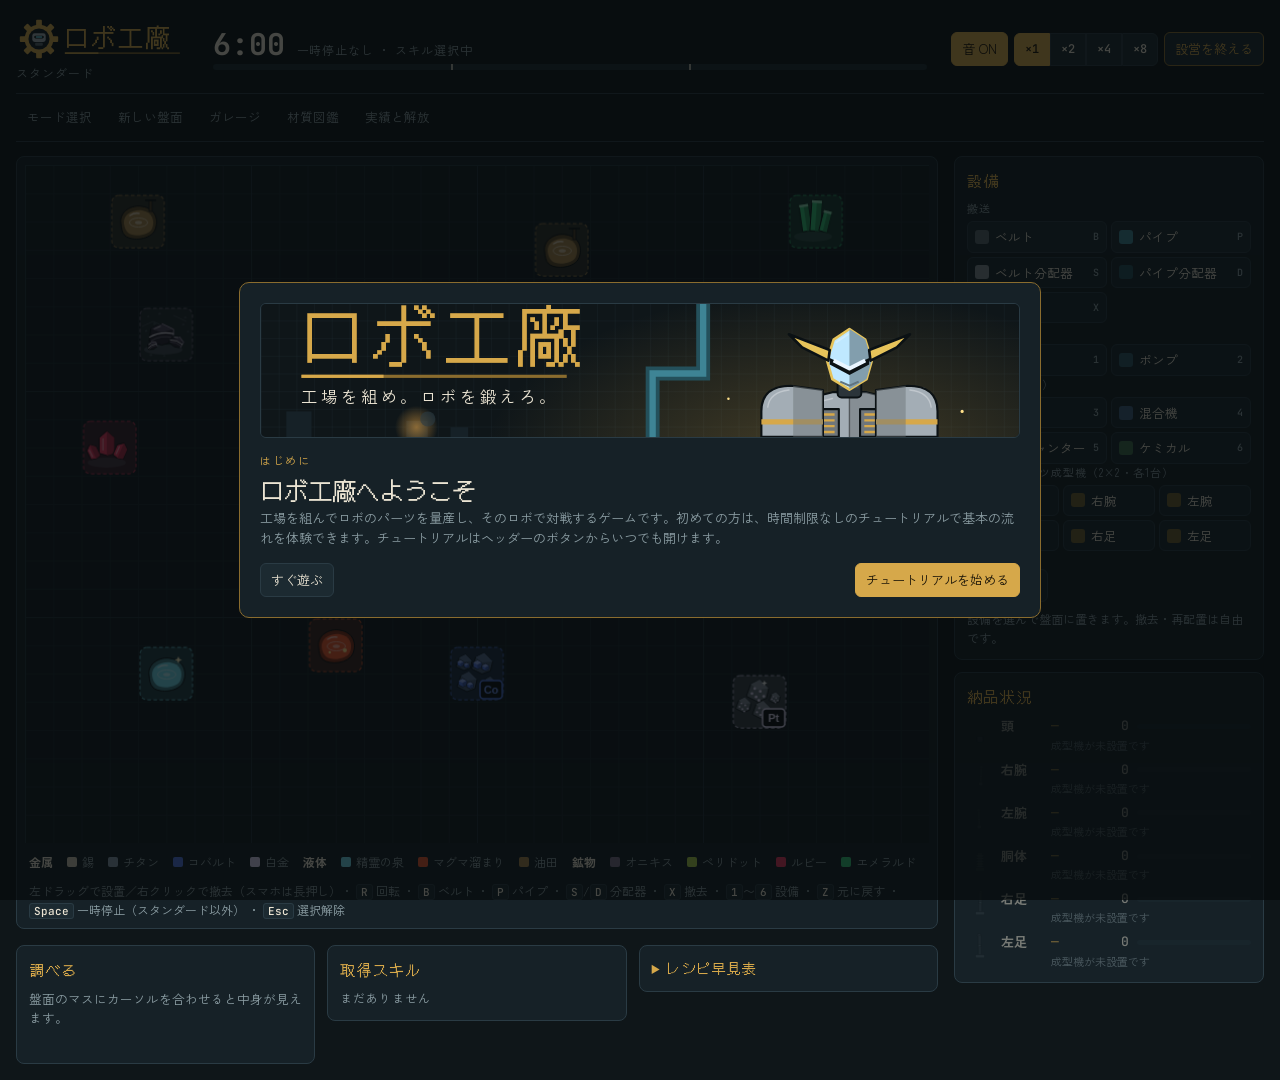
==== commit 071d3227: "スタンダードは一時停止なしに メニューを開いている間も時間が進む。スキル選択中だけは従来どおり止まる。  Co-Authored-By: Claude Opus 5.5 <noreply@anthro" ====
--- a/docs/index.html
+++ b/docs/index.html
@@ -13,7 +13,7 @@
 /* オンライン対戦：デスクトップ版はLAN（lan.js が html.lan を付ける）。GitHub Pages では隠す */
 html:not(.lan) #onlineBtn,html:not(.lan) #onlineBtn2,html:not(.lan) [data-mode="onstd"],html:not(.lan) [data-mode="onrobo"]{display:none!important}
 </style>
-<script>window.ROBO_APP=true;window.ROBO_BUILD="2dbf5087";</script>
+<script>window.ROBO_APP=true;window.ROBO_BUILD="7b04b140";</script>
 <script>if(/^(127\.0\.0\.1|localhost)$/.test(location.hostname)&&location.port==="48731"){window.__nlg=new Promise(ok=>{const s=document.createElement("script");s.src="neutralino.js";s.onload=()=>ok(true);s.onerror=()=>ok(false);document.head.appendChild(s)})}</script>
 <script>
 // ロボ工廠 デスクトップ版のLAN対戦（Hamachi など）
@@ -603,7 +603,7 @@
       <div class="tut" id="tut" hidden></div>
       <div class="board-scroll"><canvas id="board" aria-label="工場の盤面 横32×縦24"></canvas></div>
       <div class="legend" id="legend"></div>
-      <div class="keys">左ドラッグで設置／右クリックで撤去（スマホは長押し）・ <kbd>R</kbd> 回転 ・ <kbd>B</kbd> ベルト ・ <kbd>P</kbd> パイプ ・ <kbd>S</kbd>/<kbd>D</kbd> 分配器 ・ <kbd>X</kbd> 撤去 ・ <kbd>1</kbd>〜<kbd>6</kbd> 設備 ・ <kbd>Space</kbd> 一時停止 ・ <kbd>Esc</kbd> 選択解除</div>
+      <div class="keys">左ドラッグで設置／右クリックで撤去（スマホは長押し）・ <kbd>R</kbd> 回転 ・ <kbd>B</kbd> ベルト ・ <kbd>P</kbd> パイプ ・ <kbd>S</kbd>/<kbd>D</kbd> 分配器 ・ <kbd>X</kbd> 撤去 ・ <kbd>1</kbd>〜<kbd>6</kbd> 設備 ・ <kbd>Z</kbd> 元に戻す ・ <kbd>Space</kbd> 一時停止（スタンダード以外） ・ <kbd>Esc</kbd> 選択解除</div>
     </section>
     <div class="subgrid">
       <section class="card-s">
@@ -1698,6 +1698,9 @@
 function attrOf(sec){if(!sec)return '';const a=arg(sec);return a.split('+').map(g=>RES[g].attr).join('・')}
 
 // ---------- state ----------
+// スタンダードは一時停止なし（メニューを開いていても時間は進む）
+const noPause=()=>!!S&&S.mode==='std'&&!S.tut;
+const isPaused=()=>S.paused&&!noPause();
 let S=null,tool=null,rot=0,hover=null,drag=null,anim=0,speedPref=1;
 function defMods(){return{extract:1,pump:1,resonance:false,furnace:1,magmaSave:false,spirit:1,chem:1,oilSave:0,mold:1,belt:1,pipe:1,underground:true,twin:0,firstDouble:false,attr:0,alloyBonus:0,gemDouble:0,all:1,dup:0,cap:1,inspect:false,flow:false,forge:0}}
 
@@ -2198,15 +2201,15 @@
   const inf=S.total===Infinity;
   $('timeLeft').textContent=S.tut?'練習':inf?fmt(S.time):fmt(left);
   {const urg=!S.tut&&!inf&&S.phase==='build'&&left<=30;$('timeLeft').classList.toggle('urgent',urg);
-   const sec=Math.ceil(left);if(urg&&!S.paused&&sec<=10&&sec!==uiTick.lastSec){uiTick.lastSec=sec;SFX.play('tick')}}
+   const sec=Math.ceil(left);if(urg&&!isPaused()&&sec<=10&&sec!==uiTick.lastSec){uiTick.lastSec=sec;SFX.play('tick')}}
   $('timeFill').style.width=inf?'0%':(S.time/S.total*100).toFixed(2)+'%';
-  const mlab=S.mode==='run'?`ラン 第${S.run.stage}ステージ ・ `:{craft:'製造のみ（経過時間）・',online:'オンライン製造（一時停止なし）・'}[S.mode]||'';
+  const mlab=S.mode==='run'?`ラン 第${S.run.stage}ステージ ・ `:{craft:'製造のみ（経過時間）・',online:'オンライン製造（一時停止なし）・',std:S.tut?'':'一時停止なし ・ '}[S.mode]||'';
   {const ms=S.tut?'チュートリアル':{std:'スタンダード',craft:'製造のみ',online:'オンライン対戦',run:'ラン（3連戦）'}[S.mode]||'';const el=$('modeSub');if(el&&el.textContent!==ms)el.textContent=ms}
-  $('phaseLabel').textContent=S.tut?'チュートリアル（時間制限なし）':mlab+(S.phase==='skill'?'スキル選択中':S.phase==='result'?'終了':S.paused?'一時停止中':'設営中');
+  $('phaseLabel').textContent=S.tut?'チュートリアル（時間制限なし）':mlab+(S.phase==='skill'?'スキル選択中':S.phase==='result'?'終了':isPaused()?'一時停止中':'設営中');
   const cp=nextCp();
   const opp=GAME&&GAME.stage==='build'&&GAME.oppTl!=null?(GAME.oppTl==='done'?' ・ 相手は製造終了':' ・ 相手の残り '+fmt(GAME.oppTl)):'';
   $('nextPick').textContent=(!S.tut&&S.phase==='build'&&cp<Infinity?'次のスキル選択まで '+fmt(cp-S.time):'')+opp;
-  $('pauseBtn').textContent=S.paused?'再開':'一時停止';$('pauseBtn').classList.toggle('on',S.paused);
+  $('pauseBtn').hidden=noPause();$('pauseBtn').textContent=S.paused?'再開':'一時停止';$('pauseBtn').classList.toggle('on',S.paused);
   if(now-lastUi<200)return;lastUi=now;
   tutCheck();onlineBuildTick();
   const ph=partsHTML();if(ph!==lastParts){$('parts').innerHTML=ph;lastParts=ph}
@@ -2294,10 +2297,10 @@
   const map={b:'belt',p:'pipe',x:'remove',s:'bsplit',d:'psplit','1':'miner','2':'pump','3':'furnace','4':'mixer','5':'enchanter','6':'chem'};
   if(k==='r'){rot=(rot+1)%4;updateHint()}
   else if(k==='escape'){if(drag&&drag.mode==='conv'){drag=null;return}tool=null;setTool(null)}
-  else if(k===' '){e.preventDefault();if(S.mode!=='online')S.paused=!S.paused}
+  else if(k===' '){e.preventDefault();if(noPause()){toast('スタンダードでは一時停止できません');SFX.play('bad')}else if(S.mode!=='online')S.paused=!S.paused}
   else if(map[k]){tool=null;setTool(map[k])}
 });
-$('pauseBtn').onclick=()=>{if(S.phase==='build'&&S.mode!=='online')S.paused=!S.paused};
+$('pauseBtn').onclick=()=>{if(S.phase==='build'&&S.mode!=='online'&&!noPause())S.paused=!S.paused};
 $('undoBtn').onclick=undo;
 const renderSfx=()=>{const b=$('sfxBtn');b.textContent=SFX.on?'音 ON':'音 OFF';b.setAttribute('aria-pressed',SFX.on);b.classList.toggle('on',SFX.on)};
 $('sfxBtn').onclick=()=>{SFX.toggle();renderSfx()};renderSfx();
@@ -2309,7 +2312,7 @@
 let last=performance.now();
 function frame(now){
   const rdt=Math.min(.1,(now-last)/1000);last=now;
-  if(S.phase==='build'&&!S.paused){advance(rdt*S.speed);anim+=rdt*S.speed}
+  if(S.phase==='build'&&!isPaused()&&!(noPause()&&document.body.classList.contains('inbattle'))){advance(rdt*S.speed);anim+=rdt*S.speed}
   draw();uiTick(now);requestAnimationFrame(frame);
 }
 
